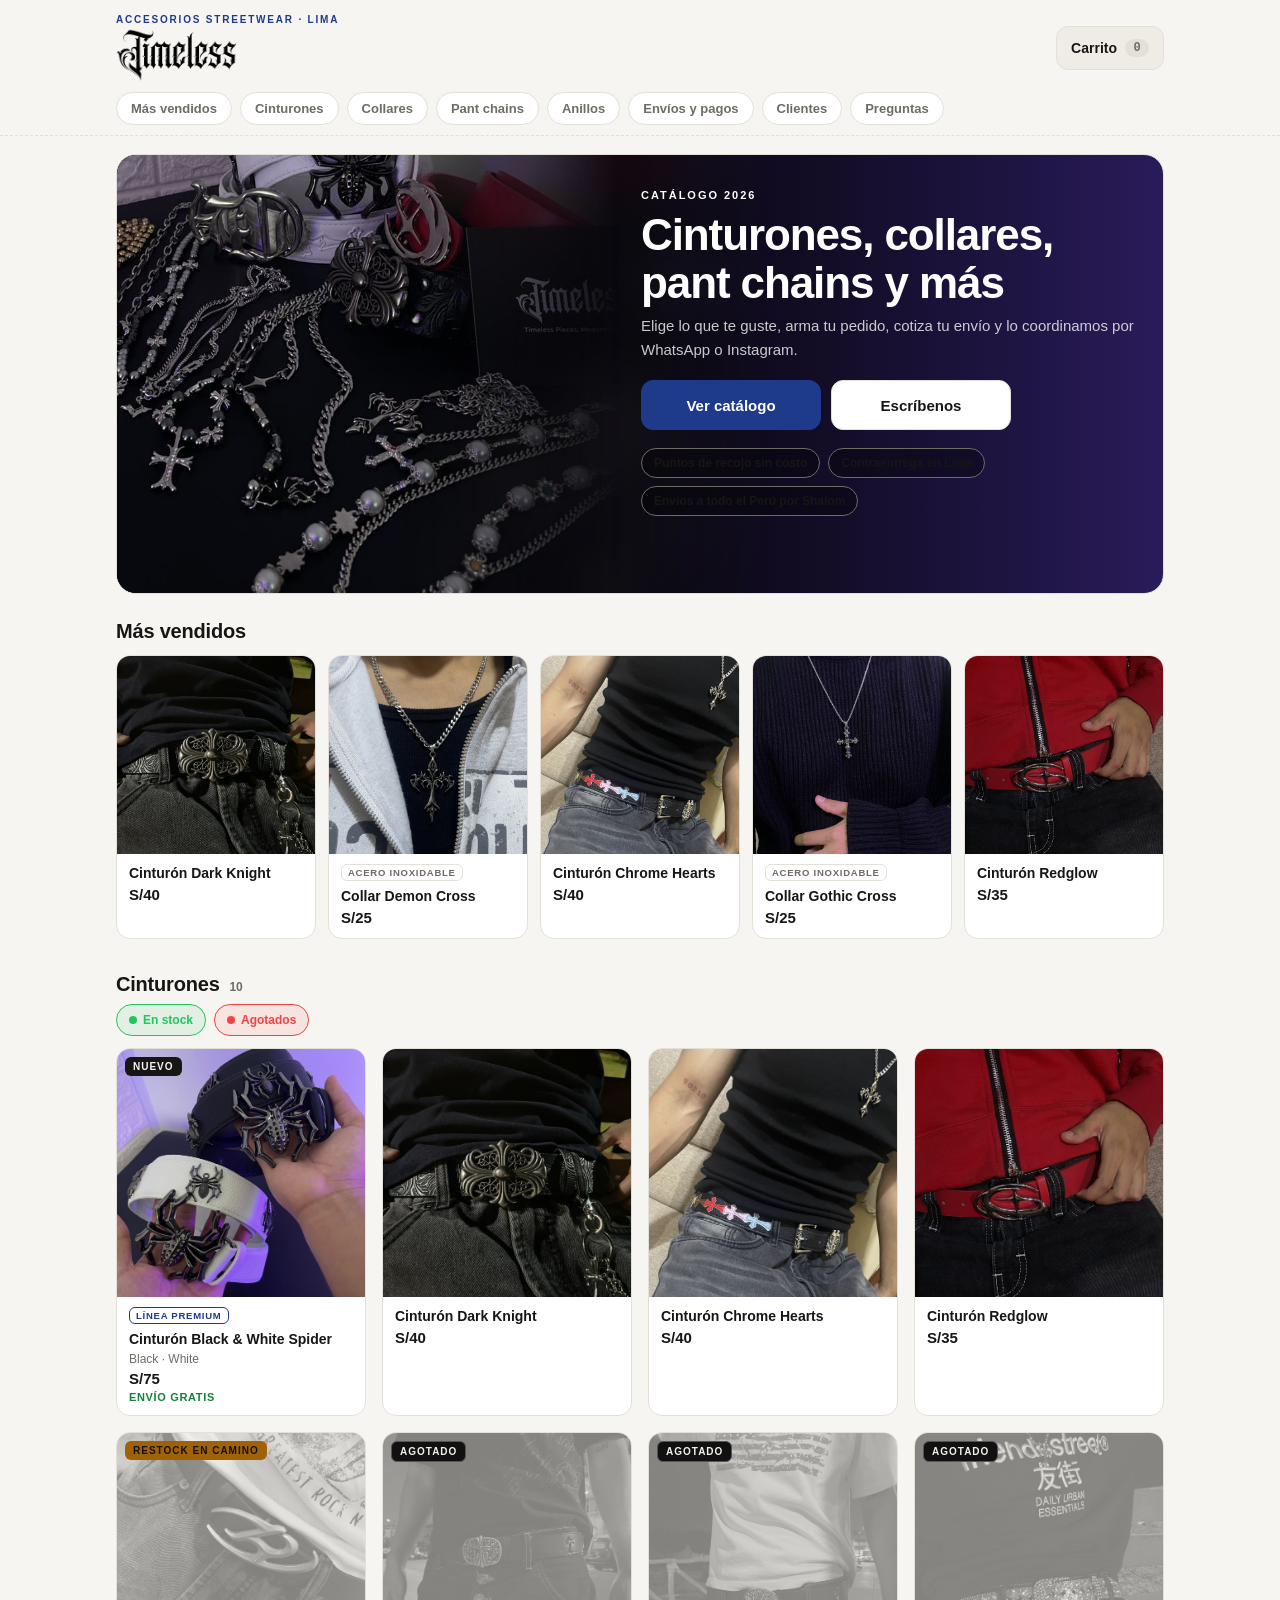
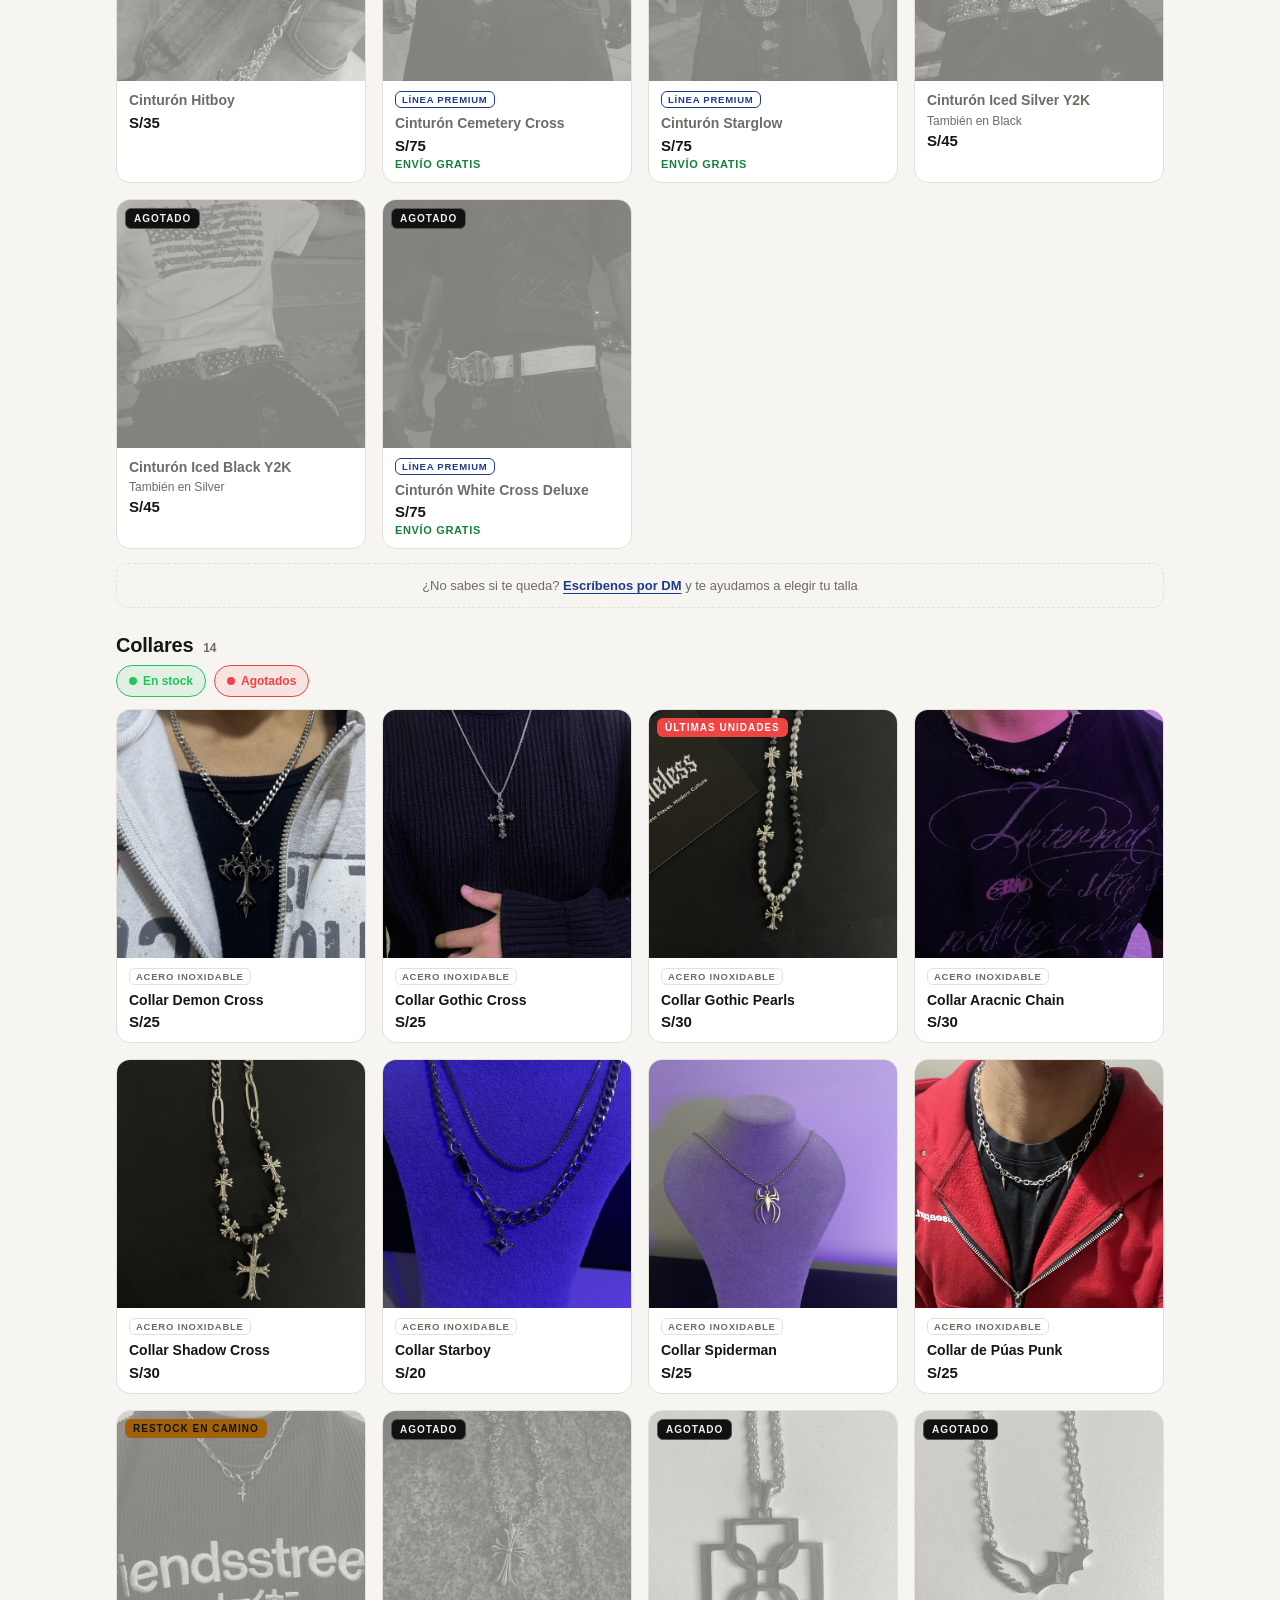
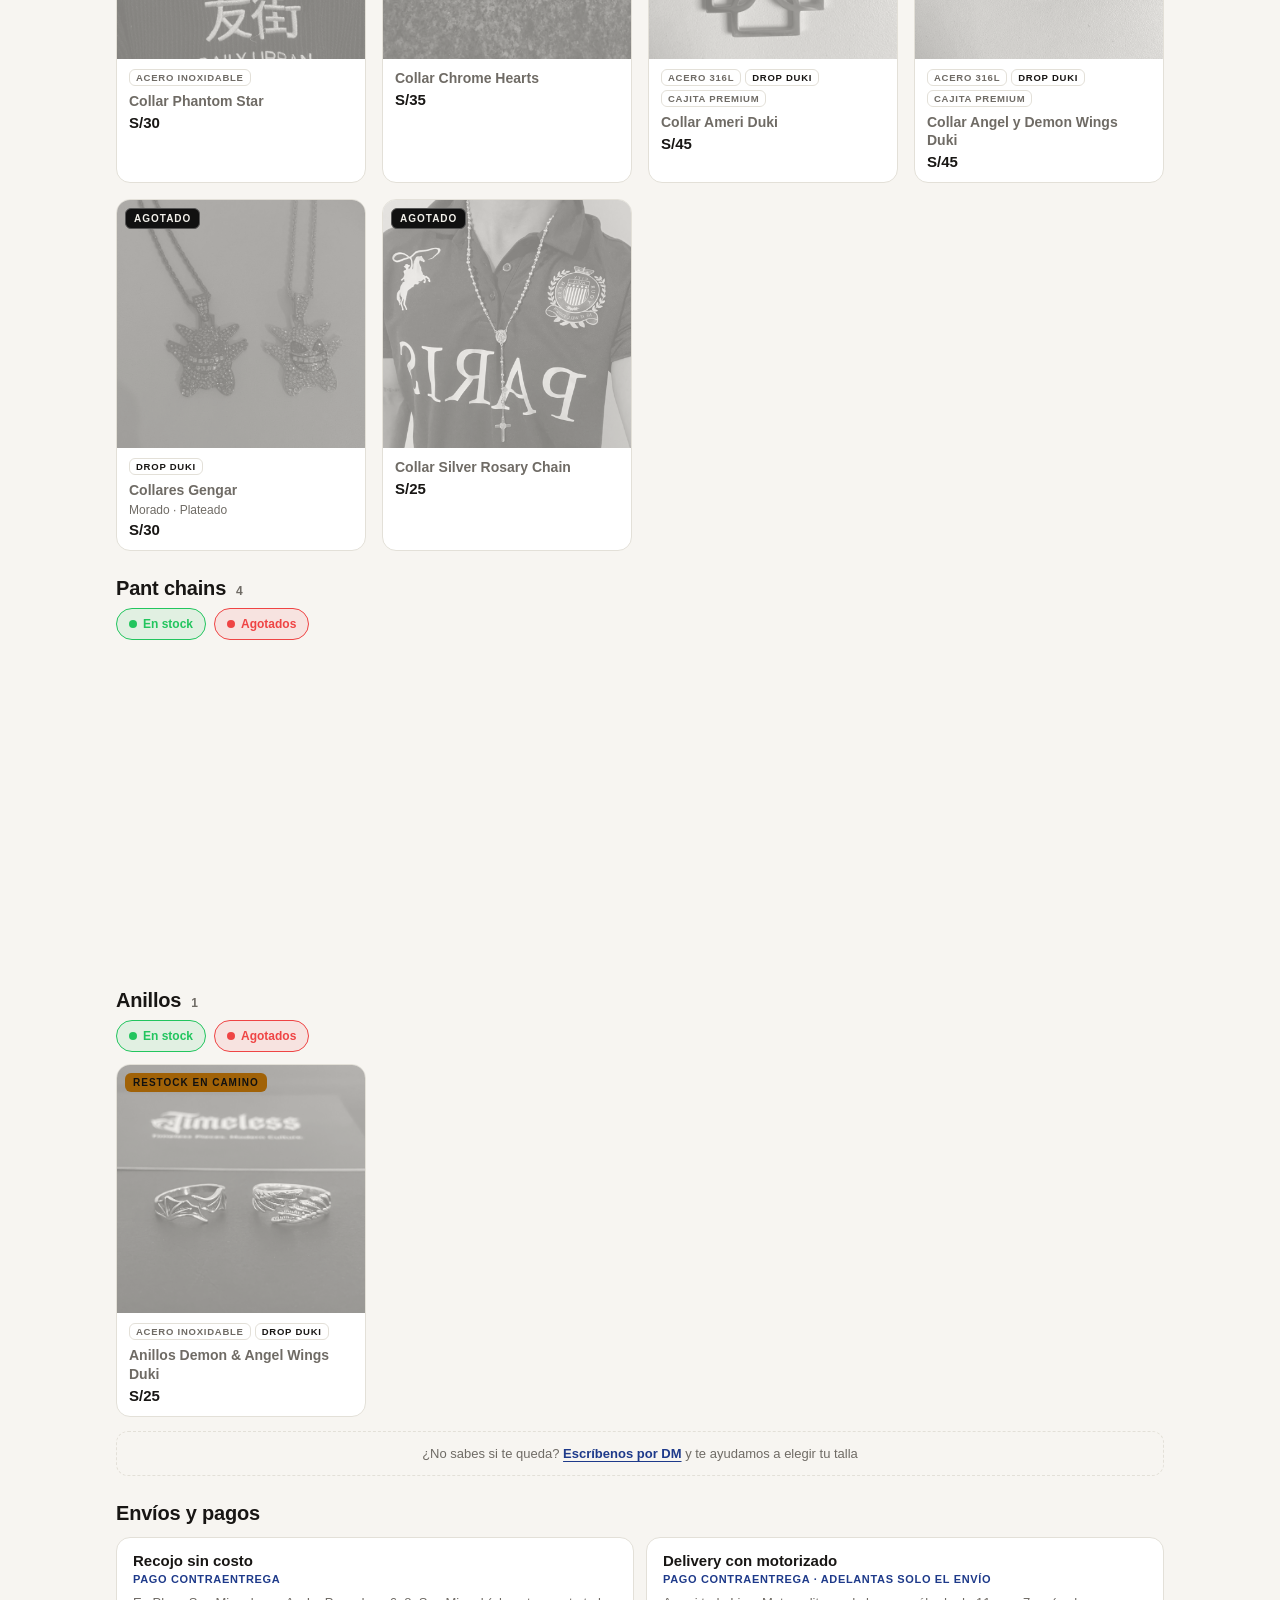
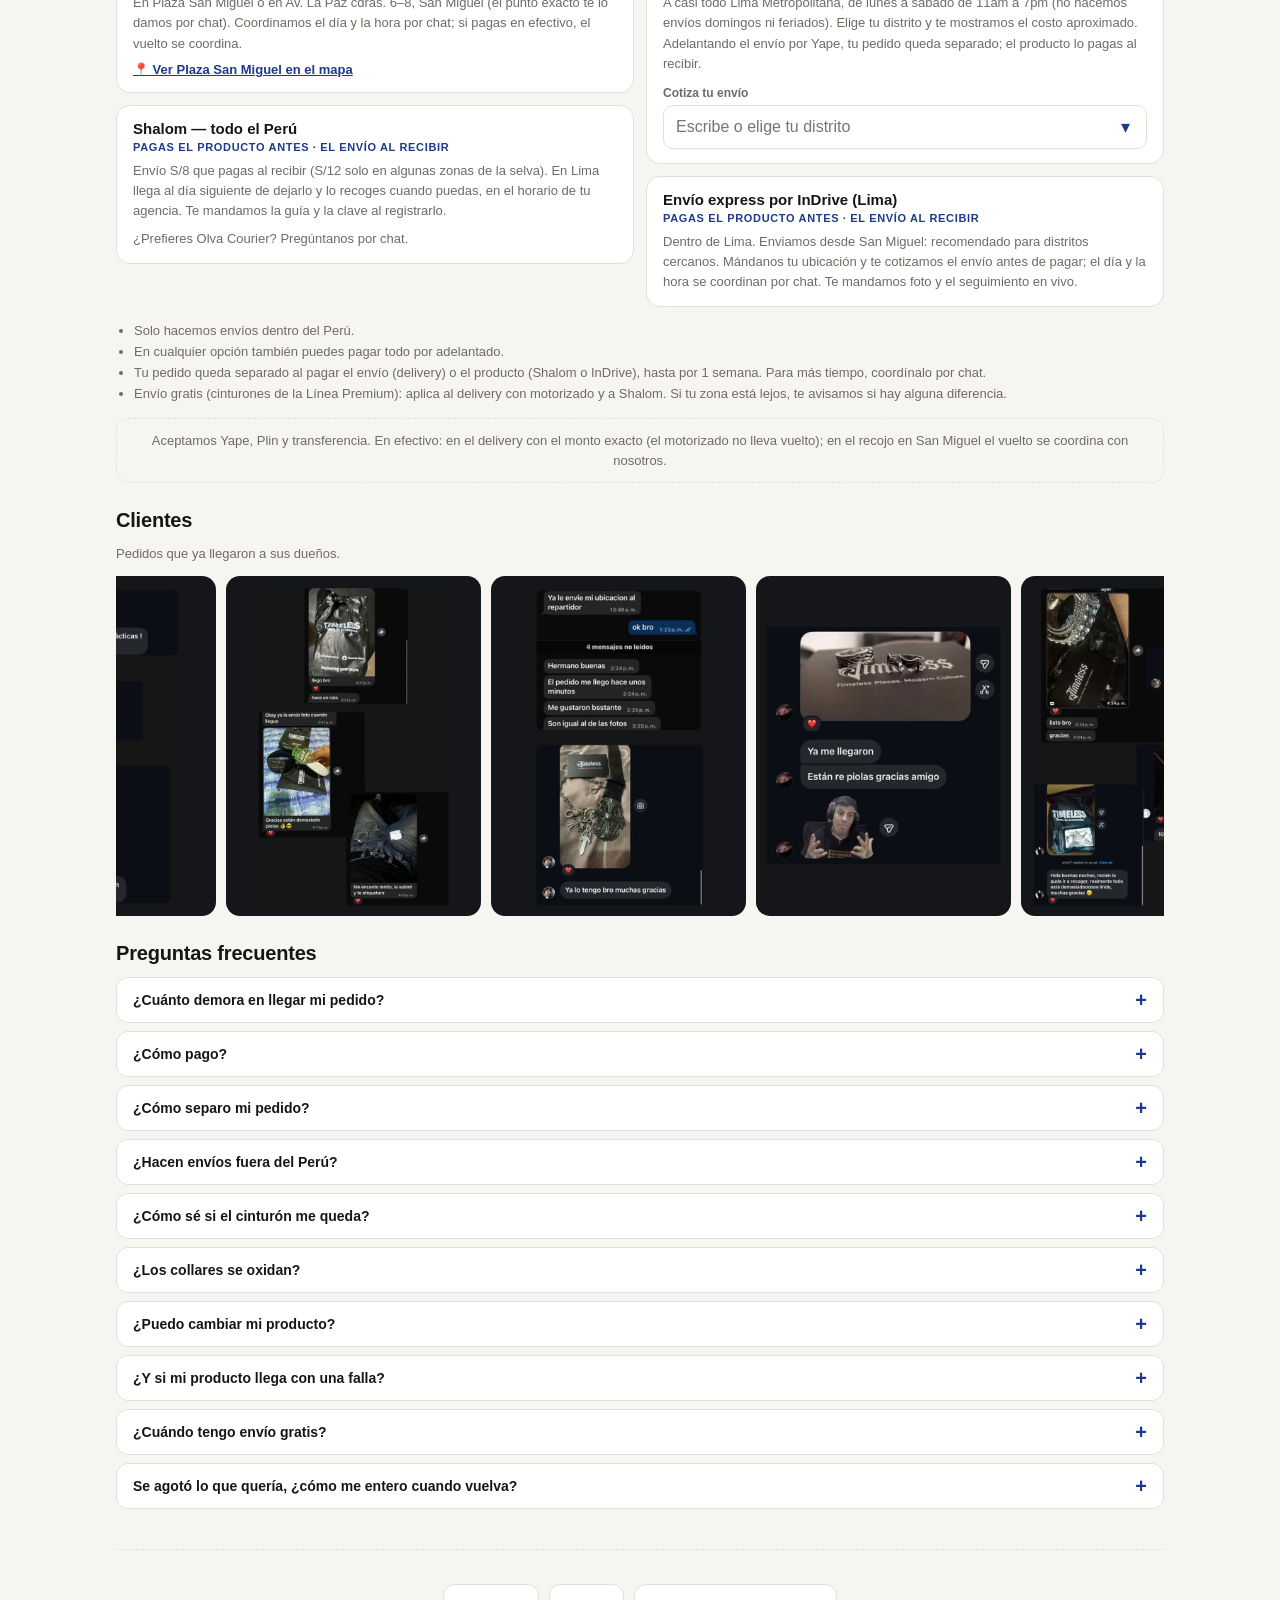
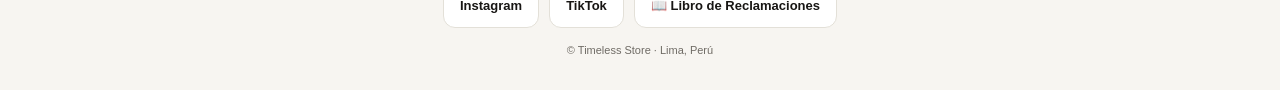
==== index.html @ e64f04e8 "Pulido final: zoom solo en fotos, videos automáticos con fondo borroso, fotos con aviso de carga, fi" ====
<!DOCTYPE html>
<html lang="es">
<head>
<meta charset="UTF-8">
<!-- Sin zoom de la página (ni doble toque ni pellizco): el zoom solo existe en las fotos de los productos (ver app.js). -->
<meta name="viewport" content="width=device-width, initial-scale=1.0, maximum-scale=1.0, user-scalable=no, viewport-fit=cover">
<title>Timeless Store — Catálogo</title>
<meta name="description" content="Accesorios de streetwear en Lima: cinturones, collares, pant chains y más. Arma tu pedido, cotiza tu envío y lo coordinamos por WhatsApp o Instagram.">
<link rel="canonical" href="https://timeless-store.github.io/timeless-catalogo/">
<meta name="robots" content="index, follow">
<script type="application/ld+json">
{"@context":"https://schema.org","@type":"Store","name":"Timeless Store","description":"Tienda de accesorios streetwear en Lima: cinturones, collares y pant chains.","url":"https://timeless-store.github.io/timeless-catalogo/","logo":"https://timeless-store.github.io/timeless-catalogo/icon-512.png","image":"https://timeless-store.github.io/timeless-catalogo/og-imagen.jpg","address":{"@type":"PostalAddress","addressLocality":"San Miguel","addressRegion":"Lima","addressCountry":"PE"},"areaServed":"PE","sameAs":["https://www.instagram.com/timeless.store._/","https://www.tiktok.com/@timeless.store._"]}
</script>

<!-- PWA -->
<link rel="manifest" href="manifest.json">
<meta name="theme-color" content="#141414" media="(prefers-color-scheme: dark)">
<meta name="theme-color" content="#f7f5f1" media="(prefers-color-scheme: light)">
<meta name="mobile-web-app-capable" content="yes">
<meta name="apple-mobile-web-app-capable" content="yes">
<meta name="apple-mobile-web-app-status-bar-style" content="black-translucent">
<meta name="apple-mobile-web-app-title" content="Timeless">
<link rel="apple-touch-icon" href="apple-touch-icon.png">
<link rel="icon" type="image/png" href="favicon.png">

<!-- Vista previa al compartir el link (WhatsApp, Instagram, Facebook). La imagen
     va con dirección completa porque esas apps no entienden direcciones cortas. -->
<meta property="og:type" content="website">
<meta property="og:site_name" content="Timeless Store">
<meta property="og:title" content="Timeless Store — Catálogo">
<meta property="og:description" content="Cinturones, collares, pant chains y más. Arma tu pedido, cotiza tu envío y lo coordinamos por WhatsApp o Instagram.">
<meta property="og:url" content="https://timeless-store.github.io/timeless-catalogo/">
<meta property="og:image" content="https://timeless-store.github.io/timeless-catalogo/og-imagen.jpg">
<meta property="og:image:width" content="1200">
<meta property="og:image:height" content="630">
<meta name="twitter:card" content="summary_large_image">

<link rel="stylesheet" href="style.css">
</head>
<body>

<!-- Pantalla de carga: negro puro con el logo hasta que el catálogo esté listo.
     Los estilos van aquí mismo para que se vea negra desde el primer instante. -->
<div class="carga" id="carga" style="position:fixed;inset:0;z-index:100;background:#000;display:flex;align-items:center;justify-content:center">
  <img src="img/logo-carga.png" alt="Timeless" style="width:min(62vw,340px);height:auto">
</div>

<header class="top">
  <!-- Franja de campañas (Cyber Wow, Black Friday…): se prende en config.js -->
  <div class="franja" id="franja" role="marquee" hidden></div>
  <div class="top-in">
    <a class="marca" href="#" id="marcaLink">
      <div class="eyebrow">Accesorios streetwear · Lima</div>
      <img class="marca-logo" src="img/logo-cabecera.png" alt="Timeless Store" width="268" height="120">
    </a>
    <a class="carrito-btn" href="#/carrito" aria-label="Ver carrito">
      Carrito <span class="carrito-num mono" id="carritoNum">0</span>
    </a>
  </div>
  <!-- Atajos a cada categoría (se llenan solos según lo que haya en la hoja) -->
  <nav class="cats" id="catsNav" aria-label="Categorías"></nav>
</header>

<div class="wrap">

  <!-- Aviso de modo prueba (solo aparece mientras falte configurar algo en config.js) -->
  <div class="setup-card" id="setupCard" hidden>
    <div class="setup-title">⚠️ Página en modo prueba</div>
    <div class="setup-body" id="setupBody"></div>
  </div>

  <!-- Inicio: lo primero que ve el cliente. -->
  <section class="hero">
    <!-- Foto del inicio (img/inicio.jpg, foto general de varios productos): a la izquierda en PC y arriba en celular, con degradado morado-negro -->
    <img class="hero-foto-fondo" src="img/inicio.jpg" alt="" aria-hidden="true">
    <img class="hero-foto" src="img/inicio.jpg" alt="" aria-hidden="true">
    <div class="hero-eyebrow">Catálogo 2026</div>
    <!-- Cuando haya anillos disponibles: "Cinturones, collares, pant chains, anillos y más" -->
    <h1>Cinturones, collares, pant chains y más</h1>
    <p>Elige lo que te guste, arma tu pedido, cotiza tu envío y lo coordinamos por WhatsApp o Instagram.</p>
    <!-- Aparece solo cuando hay promos activas (promos.csv) -->
    <div id="heroPromo"></div>
    <div class="hero-cta">
      <a class="btn btn-primario" href="#catalogo" data-scroll="cat-mas-vendidos">Ver catálogo</a>
      <!-- Escríbenos: se elige WhatsApp o Instagram (Instagram abre directo el chat) -->
      <div class="escribenos">
        <button type="button" class="btn" id="escribenosBtn" aria-expanded="false" aria-controls="escribenosMenu">Escríbenos</button>
        <div class="escribenos-menu" id="escribenosMenu" hidden>
          <a class="btn btn-wa" id="heroWa" href="#" target="_blank" rel="noopener">WhatsApp</a>
          <a class="btn btn-ig" id="heroIg" href="#" target="_blank" rel="noopener">Instagram</a>
        </div>
      </div>
    </div>
    <!-- Los tres primeros bajan a "Envíos y pagos". -->
    <ul class="hero-chips">
      <li><a href="#envios" data-scroll="envios">Puntos de recojo sin costo</a></li>
      <li><a href="#envios" data-scroll="envios">Contraentrega en Lima</a></li>
      <li><a href="#envios" data-scroll="envios">Envíos a todo el Perú por Shalom</a></li>
    </ul>
  </section>

  <main id="catalogo">
    <div class="estado" id="estado">Cargando catálogo…</div>
  </main>

  <!-- Envíos y pagos: las tarjetas salen de ENVIOS en config.js (lo mismo que el carrito).
       El Yape se muestra recién en el carrito, al elegir cómo recibir el pedido. -->
  <section class="cat" id="envios">
    <h2 class="cat-titulo">Envíos y pagos</h2>
    <div class="envios" id="enviosCards"></div>
    <ul class="envios-notas">
      <li>Solo hacemos envíos dentro del Perú.</li>
      <li>En cualquier opción también puedes pagar todo por adelantado.</li>
      <li>Tu pedido queda separado al pagar el envío (delivery) o el producto (Shalom o InDrive), hasta por 1 semana. Para más tiempo, coordínalo por chat.</li>
      <li>Envío gratis (cinturones de la Línea Premium<span class="solo-promos"> y promos</span>): aplica al delivery con motorizado y a Shalom. Si tu zona está lejos, te avisamos si hay alguna diferencia.</li>
    </ul>
    <p class="frase-talla">Aceptamos Yape, Plin y transferencia. En efectivo: en el delivery con el monto exacto (el motorizado no lleva vuelto); en el recojo en San Miguel el vuelto se coordina con nosotros.</p>
  </section>

  <!-- Clientes: fotos de pedidos entregados (CLIENTES_FOTOS en config.js), en un carrusel que gira solo. -->
  <section class="cat" id="clientes">
    <h2 class="cat-titulo">Clientes</h2>
    <p class="sub-desc">Pedidos que ya llegaron a sus dueños.</p>
    <div class="clientes" id="clientesCarrusel"></div>
  </section>

  <!-- Preguntas frecuentes. Se abren tocando la pregunta. -->
  <section class="cat faq" id="faq">
    <h2 class="cat-titulo">Preguntas frecuentes</h2>
    <details>
      <summary>¿Cuánto demora en llegar mi pedido?</summary>
      <div class="faq-resp">
        <p><b>En Lima:</b> el recojo en San Miguel se coordina por chat, y a veces puede ser el mismo día. El envío express por InDrive llega el mismo día o en menos de 24 horas, según disponibilidad. El delivery con motorizado llega al día siguiente de dejarlo, de lunes a sábado de 11am a 7pm; a Ventanilla, Lurín, Lurigancho (Chosica), Ancón y Cieneguilla, en 48 horas.</p>
        <p><b>En provincias:</b> por Shalom, de 1 a 3 días según la ciudad, contados desde que dejamos tu pedido en la agencia (ese día lo coordinamos por chat). Te mandamos el código de seguimiento.</p>
      </div>
    </details>
    <details>
      <summary>¿Cómo pago?</summary>
      <div class="faq-resp">
        <p>Con Yape, Plin o transferencia. En efectivo: en el delivery con el monto exacto (el motorizado no lleva vuelto); en el recojo en San Miguel el vuelto se coordina con nosotros por chat.</p>
        <p>En el recojo y en el delivery de Lima pagas el producto al recibir. Por Shalom e InDrive pagas el producto antes de enviar. En cualquier opción también puedes pagar todo por adelantado.</p>
      </div>
    </details>
    <details>
      <summary>¿Cómo separo mi pedido?</summary>
      <div class="faq-resp">
        <p>En delivery, adelantando el envío. Por Shalom o InDrive, pagando el producto. Lo separamos hasta por 1 semana; si lo necesitas para más adelante, coordínalo por chat.</p>
      </div>
    </details>
    <details>
      <summary>¿Hacen envíos fuera del Perú?</summary>
      <div class="faq-resp"><p>Por ahora solo enviamos dentro del Perú.</p></div>
    </details>
    <details>
      <summary>¿Cómo sé si el cinturón me queda?</summary>
      <div class="faq-resp">
        <p>Mide tu cintura en cm (con una cinta, o usa el número de tu pantalón favorito) y compara con el rango en cm de cada cinto. La talla de pantalón es solo referencial.</p>
        <p>A los cintos se les pueden hacer huecos extra para cinturas más pequeñas o más grandes, pero depende de cada cinturón: algunos aceptan solo uno y otros varios. Escríbenos y te ayudamos.</p>
      </div>
    </details>
    <details>
      <summary>¿Los collares se oxidan?</summary>
      <div class="faq-resp">
        <p>Cada producto dice su material. Los de acero inoxidable no se oxidan: aguantan el agua y el uso diario. Los de aleación duran más si evitas mojarlos y el contacto con perfume o químicos, y los guardas secos.</p>
      </div>
    </details>
    <details>
      <summary>¿Puedo cambiar mi producto?</summary>
      <div class="faq-resp">
        <p>Sí, dentro de las 48 horas de recibido, sin uso y en su empaque. Los envíos del cambio los cubres tú, y si el nuevo producto cuesta más, pagas la diferencia.</p>
        <p><b>En Lima:</b> el motorizado te lleva el nuevo y recoge el anterior en la misma visita. <b>En provincias:</b> nos lo envías por Shalom u Olva, lo revisamos y te mandamos el nuevo. Todo se coordina por chat.</p>
      </div>
    </details>
    <details>
      <summary>¿Y si mi producto llega con una falla?</summary>
      <div class="faq-resp">
        <p>Escríbenos <b>dentro de las 48 horas de recibido</b>, con fotos o un video de la falla. Pasado ese plazo ya no podemos atenderlo como falla. Lo revisamos y te damos una solución según el caso: cambio, otro producto o la devolución de tu dinero.</p>
        <p>Revisamos cada caso: si el daño es por mal uso, golpes, caídas o roturas, no aplica cambio ni devolución. Tampoco hacemos devoluciones por cambio de opinión.</p>
      </div>
    </details>
    <details>
      <summary>¿Cuándo tengo envío gratis?</summary>
      <div class="faq-resp">
        <p>Solo si en el producto o en tu carrito dice <b>"Envío gratis"</b>.<span class="solo-promos"> Si una promo trae envío gratis, aplica solo a ese combo, no a sus productos por separado.</span></p>
        <p>Aplica al delivery con motorizado y a Shalom. Si tu zona está lejos, te avisamos si hay alguna diferencia. Por InDrive también puede salir con envío gratis, pero se cotiza por chat, porque el costo varía según tu ubicación.</p>
      </div>
    </details>
    <details>
      <summary>Se agotó lo que quería, ¿cómo me entero cuando vuelva?</summary>
      <div class="faq-resp">
        <p>Entra al producto y toca "Avísame por WhatsApp" o "Avísame por Instagram". Te escribimos apenas llegue.</p>
        <p>No todos los productos vuelven al mismo tiempo: algunos tardan más que otros. Si quieres saber el tiempo estimado, pregúntanos por chat.</p>
      </div>
    </details>
  </section>

  <footer class="pie">
    <div class="pie-links">
      <a id="pieInstagram" href="#" target="_blank" rel="noopener">Instagram</a>
      <a id="pieTikTok" href="#" target="_blank" rel="noopener" hidden>TikTok</a>
      <!-- Ley 32495: el Libro de Reclamaciones tiene que estar a menos de 2 clics del inicio. Aquí está a 1. -->
      <a class="libro-link" href="reclamaciones.html">📖 Libro de Reclamaciones</a>
    </div>
    <div class="pie-copy">© Timeless Store · Lima, Perú</div>
  </footer>

</div>

<!-- Ficha de producto -->
<div class="overlay" id="fichaOverlay" hidden>
  <div class="sheet" role="dialog" aria-modal="true" aria-label="Ficha de producto">
    <button type="button" class="sheet-close" data-cerrar aria-label="Cerrar">✕</button>
    <div id="fichaBody"></div>
  </div>
</div>

<!-- Arma tu combo (promociones) -->
<div class="overlay" id="comboOverlay" hidden>
  <div class="sheet" role="dialog" aria-modal="true" aria-label="Arma tu combo">
    <button type="button" class="sheet-close" data-cerrar aria-label="Cerrar">✕</button>
    <div id="comboBody"></div>
  </div>
</div>

<!-- Carrito y cierre del pedido -->
<div class="overlay" id="carritoOverlay" hidden>
  <div class="sheet" role="dialog" aria-modal="true" aria-label="Tu pedido">
    <button type="button" class="sheet-close" data-cerrar aria-label="Cerrar">✕</button>
    <div id="carritoBody"></div>
  </div>
</div>

<div class="toast" id="toast" role="status" aria-live="polite"></div>

<!-- Estadísticas sin cookies (GoatCounter): https://timeless.goatcounter.com -->
<script data-goatcounter="https://timeless.goatcounter.com/count" async src="https://gc.zgo.at/count.js"></script>
<script src="config.js"></script>
<script src="app.js"></script>
<script>
  // El service worker solo existe en http/https (abriendo el archivo con doble clic no hay).
  if ('serviceWorker' in navigator && location.protocol.indexOf('http') === 0) {
    var swRefreshing = false;
    var hadController = !!navigator.serviceWorker.controller;
    navigator.serviceWorker.addEventListener('controllerchange', function () {
      if (swRefreshing || !hadController) return;
      swRefreshing = true;
      window.location.reload();
    });
    window.addEventListener('load', function () {
      navigator.serviceWorker.register('service-worker.js').then(function (reg) {
        reg.update();
        reg.addEventListener('updatefound', function () {
          var nw = reg.installing;
          if (!nw) return;
          nw.addEventListener('statechange', function () {
            if (nw.state === 'installed' && navigator.serviceWorker.controller) {
              nw.postMessage && nw.postMessage('skipWaiting');
            }
          });
        });
      }).catch(function (err) {
        console.log('SW no registrado:', err);
      });
    });
  }
</script>
</body>
</html>
---- style.css ----
/* Paleta: negro de la marca con acento azul marino (pedido de Alberto, 18-oct-2026); --accent es para fondos y bordes, --accent-txt para letras (más claro en tema oscuro, para que se lea). */
:root{
  --bg:#141414;
  --card:#1c1c1c;
  --line:#2c2c2c;
  --bone:#f2f0ea;
  --muted:#8a8680;
  --accent:#1f3f99;
  --accent-txt:#8fa9ff;
  --accent-dim:#0c1838;
  --chip:#111111;
  --ok:#4ade80;
  --bad:#fb7185;
  --warn:#facc15;
  --sombra:rgba(0,0,0,.6);
  color-scheme:dark;
}
/* Tema claro: el "Blanco" del dashboard. Aquí no hay selector de color porque
   la página es para clientes: sigue lo que tenga puesto su celular. */
@media (prefers-color-scheme: light){
  :root{
    --bg:#f7f5f1;
    --card:#ffffff;
    --line:#e3e0d8;
    --bone:#181614;
    --muted:#6f6b65;
    --accent:#1e3a8a;
    --accent-txt:#1e3a8a;
    --accent-dim:#dbe3f7;
    --chip:#efece6;
    --ok:#15803d;
    --bad:#be123c;
    --warn:#a16207;
    --sombra:rgba(0,0,0,.35);
    color-scheme:light;
  }
}
*{box-sizing:border-box;}
/* "hidden" siempre oculta, aunque la clase diga otra cosa (ej. un .btn). */
[hidden]{display:none !important;}
html{
  /* Evita que Safari/iOS agrande el texto por su cuenta. */
  -webkit-text-size-adjust:100%;
  text-size-adjust:100%;
  scroll-behavior:smooth;
}
body{
  margin:0;
  background:var(--bg);
  color:var(--bone);
  font-family:-apple-system,BlinkMacSystemFont,"Segoe UI",Roboto,sans-serif;
  min-height:100vh;
}
/* Con una ficha o el carrito abiertos, el fondo no debe moverse al deslizar. */
body.sin-scroll{overflow:hidden;}
a{color:inherit;}
button{font-family:inherit;}
.mono{font-family:"SFMono-Regular",Consolas,"Liberation Mono",Menlo,monospace;}
.wrap{
  max-width:1080px;
  margin:0 auto;
  padding:0 16px calc(env(safe-area-inset-bottom, 0px) + 30px);
}

/* ---------- Cabecera fija: marca, carrito y atajos de categoría ---------- */
.top{
  position:sticky;
  top:0;
  z-index:20;
  background:var(--bg);
  border-bottom:1px dashed var(--line);
  padding-top:env(safe-area-inset-top, 0px);
}
.top-in{
  max-width:1080px;
  margin:0 auto;
  padding:14px 16px 10px;
  display:flex;
  justify-content:space-between;
  align-items:center;
  gap:12px;
}
.marca{text-decoration:none;min-width:0;}
.eyebrow{
  font-size:10px;
  letter-spacing:.18em;
  text-transform:uppercase;
  color:var(--accent-txt);
  font-weight:700;
  margin-bottom:3px;
}
.marca-nombre{
  font-size:22px;
  font-weight:800;
  letter-spacing:-0.02em;
}
.carrito-btn{
  flex-shrink:0;
  display:flex;
  align-items:center;
  gap:8px;
  /* 44px: tamaño mínimo cómodo para tocar con el dedo. */
  min-height:44px;
  padding:0 14px;
  background:var(--chip);
  border:1px solid var(--line);
  border-radius:12px;
  font-size:14px;
  font-weight:700;
  text-decoration:none;
}
.carrito-num{
  min-width:24px;
  padding:2px 6px;
  border-radius:999px;
  background:var(--line);
  color:var(--muted);
  font-size:12px;
  text-align:center;
}
.carrito-num.con{background:var(--accent);color:#fff;}
.cats{
  max-width:1080px;
  margin:0 auto;
  padding:0 16px 10px;
  display:flex;
  gap:8px;
  overflow-x:auto;
  scrollbar-width:none;
}
.cats::-webkit-scrollbar{display:none;}
.cats:empty{display:none;}
.cats a{
  flex-shrink:0;
  padding:8px 14px;
  border:1px solid var(--line);
  border-radius:999px;
  background:var(--card);
  font-size:13px;
  font-weight:600;
  text-decoration:none;
  color:var(--muted);
}
.cats a:hover,.cats a:active{color:var(--bone);border-color:var(--muted);}

/* ---------- Aviso de modo prueba ---------- */
.setup-card{
  margin-top:16px;
  background:var(--card);
  border:1px dashed var(--accent);
  border-radius:14px;
  padding:14px 16px;
}
.setup-title{font-weight:800;margin-bottom:6px;}
.setup-body{font-size:13px;color:var(--muted);line-height:1.6;}
.setup-body ul{margin:0;padding-left:18px;}

.estado{
  padding:60px 0;
  text-align:center;
  color:var(--muted);
  font-size:14px;
  line-height:1.6;
}

/* ---------- Grilla por categoría ---------- */
.cat{
  padding-top:26px;
  /* Para que al saltar a una categoría el título no quede tapado por la cabecera fija. */
  scroll-margin-top:118px;
}
.cat-titulo{
  display:flex;
  align-items:baseline;
  gap:10px;
  margin:0 0 12px;
  font-size:20px;
  font-weight:800;
  letter-spacing:-0.01em;
}
.cat-cuenta{font-size:12px;color:var(--muted);font-weight:600;}
.grilla{
  display:grid;
  /* Celular primero: 2 columnas. Se abre a 3 y 4 en pantallas más anchas. */
  grid-template-columns:repeat(2, minmax(0, 1fr));
  gap:12px;
}
@media (min-width:640px){ .grilla{grid-template-columns:repeat(3, minmax(0, 1fr));gap:16px;} }
@media (min-width:920px){ .grilla{grid-template-columns:repeat(4, minmax(0, 1fr));} }

.prod{
  display:flex;
  flex-direction:column;
  background:var(--card);
  border:1px solid var(--line);
  border-radius:14px;
  overflow:hidden;
  text-decoration:none;
}
.prod:hover{border-color:var(--muted);}
.prod:focus-visible,.cats a:focus-visible,.carrito-btn:focus-visible,.btn:focus-visible,.sheet-close:focus-visible{
  outline:2px solid var(--accent);
  outline-offset:2px;
}
.prod-foto{
  position:relative;
  aspect-ratio:1/1;
  overflow:hidden;
  flex-shrink:0;
  background:var(--chip);
}
.prod-foto img{
  width:100%;
  height:100%;
  object-fit:cover;
  display:block;
  position:absolute;
  inset:0;
}
.prod.agotado .prod-foto img{opacity:.45;filter:grayscale(1);}
.tags{
  position:absolute;
  top:8px;
  left:8px;
  right:8px;
  display:flex;
  flex-wrap:wrap;
  gap:4px;
}
.tag-nuevo{background:var(--bone);color:var(--bg);}
.envio-gratis{
  font-size:11px;
  font-weight:800;
  letter-spacing:.06em;
  text-transform:uppercase;
  color:var(--ok);
}
.envio-gratis-caja{
  margin-top:8px;
  padding:10px 12px;
  border:1px solid var(--ok);
  border-radius:10px;
  font-size:12px;
}
.tag{
  padding:4px 8px;
  border-radius:6px;
  font-size:10px;
  font-weight:800;
  letter-spacing:.1em;
  text-transform:uppercase;
}
.tag-oferta{background:var(--accent);color:#fff;}
.tag-agotado{background:#111;color:#f2f0ea;border:1px solid #555;}
.tag-restock{background:var(--warn);color:#111;}
.tag-pocos{background:#111;color:var(--warn);border:1px solid var(--warn);}
.pocos{margin-top:6px;font-size:12px;font-weight:800;letter-spacing:.06em;text-transform:uppercase;color:var(--warn);}
.prod-info{padding:10px 12px 12px;display:flex;flex-direction:column;gap:4px;flex:1;}
.prod-nombre{font-size:14px;font-weight:700;line-height:1.3;}
.prod.agotado .prod-nombre{color:var(--muted);}
.precios{display:flex;align-items:baseline;gap:8px;flex-wrap:wrap;}
.precio{font-size:15px;font-weight:800;}
.precio-antes{font-size:13px;color:var(--muted);text-decoration:line-through;}
.precio-oferta{font-size:15px;font-weight:800;color:var(--accent-txt);}
.cuenta{font-size:11px;color:var(--muted);}
.cuenta b{color:var(--bone);font-weight:700;}
.agotado-txt{font-size:12px;color:var(--muted);font-weight:700;text-transform:uppercase;letter-spacing:.08em;}

.frase-talla{
  margin:14px 0 0;
  padding:12px 14px;
  border:1px dashed var(--line);
  border-radius:12px;
  font-size:13px;
  color:var(--muted);
  line-height:1.5;
  text-align:center;
}

/* ---------- Inicio (hero) ---------- */
.hero{
  margin-top:18px;
  padding:26px 20px 22px;
  border:1px solid var(--line);
  border-radius:20px;
  /* Un resplandor del color de acento sobre el fondo, sin imágenes pesadas. */
  background:
    radial-gradient(120% 140% at 0% 0%, var(--accent-dim) 0%, transparent 55%),
    var(--card);
}
.hero-eyebrow{
  font-size:11px;
  letter-spacing:.18em;
  text-transform:uppercase;
  color:var(--accent-txt);
  font-weight:800;
}
.hero h1{
  margin:10px 0 8px;
  font-size:clamp(28px, 7vw, 44px);
  line-height:1.08;
  font-weight:800;
  letter-spacing:-0.025em;
  max-width:16em;
}
.hero p{margin:0;font-size:15px;line-height:1.6;color:var(--muted);max-width:34em;}
.hero-cta{display:flex;flex-wrap:wrap;gap:10px;margin-top:18px;}
.hero-cta .btn{width:auto;flex:1 1 150px;margin-top:0;}
@media (min-width:640px){ .hero-cta .btn{flex:0 0 auto;min-width:180px;} }
.hero-chips{
  list-style:none;
  margin:18px 0 0;
  padding:0;
  display:flex;
  flex-wrap:wrap;
  gap:8px;
}
.hero-chips li{
  padding:7px 12px;
  border:1px solid var(--line);
  border-radius:999px;
  background:var(--bg);
  font-size:12px;
  font-weight:600;
  color:var(--muted);
}

/* ---------- Más vendidos, líneas y variantes ---------- */
.fila{
  display:flex;
  gap:12px;
  overflow-x:auto;
  scroll-snap-type:x proximity;
  padding-bottom:8px;
  scrollbar-width:thin;
}
.fila .prod{flex:0 0 160px;scroll-snap-align:start;}
@media (min-width:640px){ .fila .prod{flex-basis:200px;} }
.sub-titulo{
  margin:20px 0 4px;
  font-size:12px;
  letter-spacing:.14em;
  text-transform:uppercase;
  color:var(--accent-txt);
  font-weight:800;
}
.sub-desc{margin:0 0 12px;font-size:13px;line-height:1.5;color:var(--muted);}
.variantes-txt{font-size:12px;color:var(--muted);}
.variantes{margin-top:12px;}
.variantes-titulo{
  font-size:10px;
  text-transform:uppercase;
  letter-spacing:.12em;
  color:var(--muted);
  font-weight:700;
  margin-bottom:8px;
}
.chips{display:flex;flex-wrap:wrap;gap:8px;}
.chip{
  min-height:44px;
  padding:0 16px;
  border-radius:999px;
  border:1px solid var(--line);
  background:var(--card);
  color:var(--bone);
  font-size:14px;
  font-weight:700;
  cursor:pointer;
}
.chip.activo{border-color:var(--accent);box-shadow:0 0 0 1px var(--accent);}
.chip.agotado{color:var(--muted);}
.chip:focus-visible,.opcion:focus-within{outline:2px solid var(--accent);outline-offset:2px;}
.promo-caja{
  margin-top:12px;
  padding:10px 12px;
  border:1px dashed var(--accent);
  border-radius:10px;
  font-size:13px;
  line-height:1.6;
}
.galeria-pista video{
  flex:0 0 100%;
  width:100%;
  aspect-ratio:1/1;
  object-fit:contain;
  background:#000;
  scroll-snap-align:center;
  display:block;
}

/* ---------- Carrito: promos y envío ---------- */
.fila-total{display:flex;justify-content:space-between;padding-top:8px;font-size:14px;}
.promo-linea{
  display:flex;
  justify-content:space-between;
  gap:12px;
  padding-top:6px;
  font-size:13px;
  font-weight:700;
  color:var(--ok);
}
.envio-bloque{margin-top:18px;}
.opcion{
  display:flex;
  gap:12px;
  align-items:flex-start;
  margin-top:8px;
  padding:12px;
  border:1px solid var(--line);
  border-radius:12px;
  background:var(--card);
  cursor:pointer;
}
.opcion.sel{border-color:var(--accent);}
.opcion input{margin:3px 0 0;accent-color:var(--accent);width:18px;height:18px;flex-shrink:0;}
.opcion-cuerpo{display:flex;flex-direction:column;gap:4px;flex:1;min-width:0;}
.opcion-fila{display:flex;justify-content:space-between;gap:12px;}
.opcion-nombre{font-size:14px;font-weight:700;}
.opcion-precio{font-size:13px;font-weight:800;text-align:right;max-width:55%;}
.opcion-nota{font-size:12px;line-height:1.5;color:var(--muted);}
.resumen-total{margin-top:6px;border-top:1px dashed var(--line);}

/* ---------- Envíos y pagos ---------- */
.envios{display:grid;grid-template-columns:1fr;gap:12px;align-items:start;}
.envios-col{display:flex;flex-direction:column;gap:12px;}
@media (min-width:760px){ .envios{grid-template-columns:repeat(2, minmax(0, 1fr));} }
.envio-card{
  background:var(--card);
  border:1px solid var(--line);
  border-radius:14px;
  padding:14px 16px;
}
.envio-titulo{font-size:15px;font-weight:800;}
.envio-pago{
  margin-top:4px;
  font-size:11px;
  font-weight:800;
  letter-spacing:.06em;
  text-transform:uppercase;
  color:var(--accent-txt);
}
.envio-card p{margin:8px 0 0;font-size:13px;line-height:1.55;color:var(--muted);}
.aviso-titulo{margin:16px 0 -4px;font-size:14px;font-weight:700;text-align:center;}
.envio-card .campo{margin-top:12px;}
.envios-notas{margin:14px 0 0;padding-left:18px;font-size:13px;line-height:1.6;color:var(--muted);}
.hero-chips a{color:inherit;text-decoration:none;}
.hero-chips li:has(a){border-color:var(--muted);color:var(--bone);}
.hero-chips li:has(a):hover{border-color:var(--accent);}

/* ---------- Etiquetas: Línea Premium, acero, colección ---------- */
.etqs{position:relative;display:flex;flex-wrap:wrap;gap:4px;margin-bottom:2px;}
.sheet .etqs{margin:-4px 0 10px;}
.etq{
  font-size:9.5px;
  font-weight:800;
  letter-spacing:.08em;
  text-transform:uppercase;
  color:var(--muted);
  border:1px solid var(--line);
  border-radius:6px;
  padding:2px 6px;
}
.etq-linea{color:var(--accent-txt);border-color:var(--accent);}
.etq-col{color:var(--bone);}
/* La descripción de la línea aparece al pasar el cursor (en PC). */
.etq[data-tip]:hover::after{
  content:attr(data-tip);
  position:absolute;
  left:0;
  bottom:calc(100% + 6px);
  right:0;max-width:260px;
  padding:8px 10px;
  border-radius:8px;
  background:var(--bone);
  color:var(--bg);
  font-size:12px;
  font-weight:600;
  letter-spacing:0;
  text-transform:none;
  line-height:1.4;
  z-index:5;
  box-shadow:0 6px 20px var(--sombra);
}
.linea-desc{margin:0 0 4px;font-size:13px;line-height:1.5;color:var(--muted);}
.linea-desc b{color:var(--accent-txt);}

/* ---------- Botón "?" con explicación ---------- */
.info{position:relative;display:inline-block;vertical-align:middle;}
.info-btn{
  width:20px;height:20px;
  border-radius:50%;
  border:1px solid var(--muted);
  background:transparent;
  color:var(--bone);
  font-size:11px;
  font-weight:800;
  line-height:1;
  padding:0;
  cursor:pointer;
  margin-left:4px;
}
.info-pop{
  display:none;
  position:absolute;
  left:-10px;
  top:calc(100% + 6px);
  width:min(290px, 80vw);
  padding:10px 12px;
  border-radius:10px;
  background:var(--card);
  border:1px solid var(--muted);
  color:var(--bone);
  font-size:12.5px;
  font-weight:500;
  letter-spacing:0;
  text-transform:none;
  line-height:1.5;
  z-index:10;
  box-shadow:0 8px 24px var(--sombra);
}
.info-pop p{margin:6px 0 0;}
.info-pop img{display:block;width:100%;border-radius:8px;margin:8px 0;}
/* En PC se abre al pasar el cursor; en celular solo al tocar (y se cierra al tocar de nuevo). */
@media (hover:hover) and (pointer:fine){ .info:hover .info-pop{display:block;} }
.info.abierto .info-pop{display:block;}
.guia-talla{
  margin-top:14px;
  padding:12px 14px;
  border:1px dashed var(--line);
  border-radius:12px;
  font-size:13px;
  line-height:1.55;
  color:var(--muted);
}
.guia-titulo{font-weight:800;color:var(--bone);}
.guia-talla p{margin:6px 0 0;}

/* ---------- Carrito: detalle del envío ---------- */
.envio-detalle{
  margin:-2px 0 4px;
  padding:12px;
  border:1px solid var(--accent);
  border-top:0;
  border-radius:0 0 12px 12px;
  background:var(--chip);
}
.opcion.sel:has(+ .envio-detalle){border-radius:12px 12px 0 0;}
.campo{display:flex;flex-direction:column;gap:5px;margin-top:10px;font-size:12px;font-weight:700;color:var(--muted);}
.campo:first-child{margin-top:0;}
.campo input{
  min-height:44px;
  padding:0 12px;
  border-radius:10px;
  border:1px solid var(--line);
  background:var(--card);
  color:var(--bone);
  font-size:16px;   /* 16px: así el iPhone no hace zoom al escribir */
  font-family:inherit;
  width:100%;
}
.campo input:focus{outline:2px solid var(--accent);outline-offset:1px;}
.datos-form{margin-top:14px;}
label.chip{display:inline-flex;align-items:center;}
label.chip input{position:absolute;opacity:0;pointer-events:none;}
label.chip:focus-within{outline:2px solid var(--accent);outline-offset:2px;}
.envio-detalle .chips{margin-top:2px;}
.envio-detalle .chip{min-height:40px;font-size:13px;padding:0 14px;}
.cotiz{
  margin-top:10px;
  padding:10px 12px;
  border-radius:10px;
  background:var(--card);
  border:1px solid var(--line);
  font-size:13px;
}
.cotiz-fila{display:flex;justify-content:space-between;gap:10px;}
.cotiz-fila b{text-align:right;}
.cotiz-nota{margin-top:4px;font-size:12px;line-height:1.5;color:var(--muted);}
.cotiz-ok{color:var(--ok);}
.cotiz-no{color:var(--warn);border-color:var(--warn);line-height:1.5;}
.recomendado{
  margin-top:10px;
  padding:10px 12px;
  border-radius:10px;
  border:1px dashed var(--ok);
  font-size:12.5px;
  line-height:1.5;
  display:flex;
  flex-direction:column;
  gap:2px;
}
.recomendado b{color:var(--ok);}
.recomendado .btn-link{align-self:flex-start;margin:4px 0 0;padding:0;min-height:32px;color:var(--bone);}
.yape{
  margin-top:14px;
  padding:12px;
  border-radius:12px;
  background:#742284;
  color:#fff;
  font-size:13px;
  line-height:1.5;
}
.yape-monto{font-size:17px;font-weight:800;}
.yape .nota-chica{color:rgba(255,255,255,.8);}

/* ---------- Franja animada de campañas ---------- */
.franja{
  overflow:hidden;
  background:var(--accent);
  color:#fff;
  font-size:13px;
  font-weight:800;
  letter-spacing:.08em;
  text-transform:uppercase;
  white-space:nowrap;
  padding:8px 0;
}
.franja-pista{display:flex;width:max-content;animation:franja 35s linear infinite;}
.franja-mitad{display:flex;}
.franja-mitad span{padding:0 14px;}
.franja-sep{opacity:.7;}
/* Se mueve hacia la derecha. */
@keyframes franja{from{transform:translateX(-50%);}to{transform:translateX(0);}}
@media (prefers-reduced-motion: reduce){ .franja-pista{animation:none;} }

/* ---------- Pie ---------- */
.pie{
  margin-top:40px;
  padding-top:20px;
  border-top:1px dashed var(--line);
  font-size:13px;
  color:var(--muted);
  line-height:1.6;
  text-align:center;
}
.pie-links{
  margin:14px 0;
  display:flex;
  justify-content:center;
  flex-wrap:wrap;
  gap:10px;
}
.pie-links a{
  display:inline-flex;
  align-items:center;
  min-height:44px;
  padding:0 16px;
  border:1px solid var(--line);
  border-radius:12px;
  background:var(--card);
  color:var(--bone);
  font-weight:700;
  text-decoration:none;
}
.pie-copy{font-size:11px;}

/* ---------- Hojas (ficha y carrito) ---------- */
.overlay{
  position:fixed;
  inset:0;
  z-index:50;
  background:var(--sombra);
  display:flex;
  /* En celular la hoja sube desde abajo; en escritorio queda centrada. */
  align-items:flex-end;
  justify-content:center;
}
.overlay[hidden]{display:none;}
.sheet{
  position:relative;
  width:100%;
  max-width:560px;
  max-height:92vh;
  max-height:92dvh;
  overflow-y:auto;
  overscroll-behavior:contain;
  background:var(--bg);
  border:1px solid var(--line);
  border-bottom:none;
  border-radius:18px 18px 0 0;
  padding-bottom:calc(env(safe-area-inset-bottom, 0px) + 18px);
}
@media (min-width:640px){
  .overlay{align-items:center;padding:24px;}
  .sheet{border-bottom:1px solid var(--line);border-radius:18px;}
}
.sheet-close{
  position:sticky;
  top:10px;
  float:right;
  margin:10px 10px -54px 0;
  z-index:3;
  width:44px;
  height:44px;
  border-radius:50%;
  border:1px solid var(--line);
  background:var(--chip);
  color:var(--bone);
  font-size:16px;
  cursor:pointer;
}
.sheet-pad{padding:16px 18px 0;}
.sheet h2{margin:0 0 12px;min-height:38px;display:flex;align-items:center;font-size:22px;font-weight:800;letter-spacing:-0.01em;padding-right:50px;}

/* Galería de fotos: se desliza con el dedo; en escritorio hay flechas. */
.galeria{position:relative;background:var(--chip);border-radius:17px 17px 0 0;overflow:hidden;}
.galeria-pista{
  display:flex;
  overflow-x:auto;
  scroll-snap-type:x mandatory;
  scrollbar-width:none;
}
.galeria-pista::-webkit-scrollbar{display:none;}
.galeria-pista img{
  flex:0 0 100%;
  width:100%;
  aspect-ratio:1/1;
  object-fit:cover;
  scroll-snap-align:center;
  display:block;
}
.galeria-nav{
  position:absolute;
  top:50%;
  transform:translateY(-50%);
  width:40px;
  height:40px;
  border-radius:50%;
  border:none;
  background:rgba(0,0,0,.55);
  color:#fff;
  font-size:20px;
  cursor:pointer;
}
.galeria-prev{left:10px;}
.galeria-next{right:10px;}
.galeria-cuenta{
  position:absolute;
  bottom:10px;
  right:10px;
  padding:3px 9px;
  border-radius:999px;
  background:rgba(0,0,0,.6);
  color:#fff;
  font-size:11px;
}
.ficha-precios .precio,.ficha-precios .precio-oferta{font-size:24px;}
.ficha-precios .precio-antes{font-size:16px;}
.ficha-cuenta{
  margin-top:8px;
  display:inline-block;
  padding:6px 10px;
  border-radius:8px;
  background:var(--accent-dim);
  color:var(--bone);
  font-size:12px;
  font-weight:600;
}
.ficha-cuenta.cuenta b{color:inherit;}
.datos{margin:16px 0 0;border-top:1px dashed var(--line);}
.dato{padding:11px 0;border-bottom:1px dashed var(--line);}
.dato dt{
  font-size:10px;
  text-transform:uppercase;
  letter-spacing:.12em;
  color:var(--muted);
  font-weight:700;
  margin-bottom:3px;
}
.dato dd{margin:0;font-size:14px;line-height:1.5;}

.btn{
  display:flex;
  align-items:center;
  justify-content:center;
  gap:8px;
  width:100%;
  min-height:50px;
  margin-top:14px;
  padding:0 16px;
  border-radius:12px;
  border:1px solid var(--line);
  background:var(--card);
  color:var(--bone);
  font-size:15px;
  font-weight:800;
  text-decoration:none;
  cursor:pointer;
}
.btn-primario{background:var(--accent);border-color:var(--accent);color:#fff;}
.btn-wa{background:#128c4a;border-color:#128c4a;color:#fff;}
.btn[disabled]{background:var(--chip);border-color:var(--line);color:var(--muted);cursor:not-allowed;}
.btn-link{
  background:none;
  border:none;
  color:var(--muted);
  font-size:13px;
  font-weight:600;
  text-decoration:underline;
  cursor:pointer;
  padding:10px 0;
  min-height:44px;
}
.en-carrito{margin-top:10px;font-size:13px;color:var(--muted);text-align:center;}
.en-carrito a{color:var(--bone);font-weight:700;}

/* ---------- Carrito ---------- */
.linea{
  display:grid;
  grid-template-columns:56px 1fr auto;
  gap:12px;
  align-items:center;
  padding:12px 0;
  border-bottom:1px dashed var(--line);
}
.linea img{width:56px;height:56px;border-radius:10px;object-fit:cover;background:var(--chip);display:block;}
.linea-nombre{font-size:14px;font-weight:700;line-height:1.3;}
.linea-sub{font-size:12px;color:var(--muted);margin-top:2px;}
.linea.fuera .linea-nombre{color:var(--muted);text-decoration:line-through;}
.linea.fuera img{opacity:.4;filter:grayscale(1);}
.linea-der{text-align:right;}
.linea-total{font-size:14px;font-weight:800;margin-bottom:6px;}
.cant{display:inline-flex;align-items:center;border:1px solid var(--line);border-radius:10px;overflow:hidden;}
.cant button{
  width:36px;
  height:36px;
  border:none;
  background:var(--chip);
  color:var(--bone);
  font-size:18px;
  cursor:pointer;
}
.cant span{min-width:28px;text-align:center;font-size:14px;font-weight:700;}
.total{
  display:flex;
  justify-content:space-between;
  align-items:baseline;
  padding:16px 0 4px;
  font-size:15px;
  font-weight:700;
}
.total b{font-size:24px;font-weight:800;}
.nota-chica{font-size:12px;color:var(--muted);line-height:1.5;margin:6px 0 0;}
.pregunta{font-size:18px;font-weight:800;margin:6px 0 4px;line-height:1.3;}
.pedido-texto{
  margin:12px 0 0;
  padding:12px;
  background:var(--chip);
  border:1px solid var(--line);
  border-radius:10px;
  font-size:12px;
  line-height:1.5;
  white-space:pre-wrap;
  word-break:break-word;
  color:var(--bone);
  width:100%;
  min-height:150px;
  resize:vertical;
}
.copiado{
  padding:12px 14px;
  border-radius:12px;
  border:1px solid var(--ok);
  color:var(--ok);
  font-weight:700;
  font-size:14px;
}
.copiado.fallo{border-color:var(--warn);color:var(--warn);}
.pasos{margin:12px 0 0;padding-left:20px;font-size:14px;line-height:1.7;}

/* ---------- Avisito flotante ---------- */
.toast{
  position:fixed;
  left:50%;
  bottom:calc(env(safe-area-inset-bottom, 0px) + 20px);
  transform:translate(-50%, 20px);
  z-index:80;
  max-width:calc(100vw - 32px);
  padding:11px 16px;
  border-radius:12px;
  background:var(--bone);
  color:var(--bg);
  font-size:14px;
  font-weight:700;
  opacity:0;
  pointer-events:none;
  transition:opacity .2s ease, transform .2s ease;
}
.toast.ver{opacity:1;transform:translate(-50%, 0);}

/* ---------- Página del Libro de Reclamaciones ---------- */
.pagina{max-width:640px;margin:0 auto;padding:24px 0;}
.pagina h1{font-size:26px;font-weight:800;letter-spacing:-0.02em;margin:0 0 12px;}
.pagina p{font-size:15px;line-height:1.65;margin:0 0 14px;}
.pagina .card{
  background:var(--card);
  border:1px solid var(--line);
  border-radius:14px;
  padding:16px;
  margin:0 0 16px;
}
.volver{display:inline-flex;align-items:center;min-height:44px;font-weight:700;text-decoration:none;color:var(--muted);}

@media (prefers-reduced-motion: reduce){
  html{scroll-behavior:auto;}
  .toast{transition:none;}
}

/* ---------- Promociones: combos que arma el cliente ---------- */
/* En celular los combos se deslizan en fila; en PC van en columnas. */
.combos{display:flex;gap:12px;overflow-x:auto;scroll-snap-type:x mandatory;padding-bottom:8px;}
.combos .combo{flex:0 0 78%;max-width:340px;scroll-snap-align:start;}
@media (min-width:760px){ .combos{display:grid;grid-template-columns:repeat(3, minmax(0, 1fr));overflow:visible;} .combos .combo{max-width:none;} }
.combo{
  display:flex;
  flex-direction:column;
  background:var(--card);
  border:1px solid var(--accent);
  border-radius:16px;
  overflow:hidden;
}
.combo-agotado{border-color:var(--line);}
.combo-agotado .combo-foto img{opacity:.45;filter:grayscale(1);}
.combo-cuerpo{padding:14px;display:flex;flex-direction:column;gap:6px;flex:1;}
.combo-nombre{font-size:16px;font-weight:800;line-height:1.3;}
.combo-precio{font-size:24px;}
.combo-titulo{margin:8px 0 2px;}
.combo .chip{min-height:38px;font-size:13px;padding:0 12px;}
.combo .chip[disabled]{cursor:not-allowed;text-decoration:line-through;}
.combo .btn{margin-top:auto;}
.combo-cuerpo .btn{margin-top:12px;}
.cats a.nav-promos{border-color:var(--accent);color:var(--bone);}

/* Botón llamativo del inicio cuando hay promos */
.hero-promo{
  display:flex;
  flex-direction:column;
  gap:2px;
  margin-top:16px;
  padding:14px 16px;
  border-radius:14px;
  background:var(--accent);
  color:#fff;
  text-decoration:none;
  box-shadow:0 8px 24px var(--accent-dim);
  animation:latido 2.4s ease-in-out infinite;
}
.hero-promo-titulo{font-size:17px;font-weight:800;}
.hero-promo-sub{font-size:13px;font-weight:600;opacity:.9;}
@keyframes latido{0%,100%{transform:scale(1);}50%{transform:scale(1.015);}}
@media (prefers-reduced-motion: reduce){ .hero-promo{animation:none;} }

/* Aviso "!" del envío gratis */
.cotiz-aviso{color:var(--warn);}
.excl{
  display:inline-flex;align-items:center;justify-content:center;
  width:16px;height:16px;margin-right:4px;border-radius:50%;
  background:var(--warn);color:#111;font-size:11px;font-weight:900;
}
.aviso-ig{text-align:center;margin-top:8px;}
.datos-opc{margin:-2px 0 6px;}

/* ---------- Preguntas frecuentes ---------- */
.faq details{
  border:1px solid var(--line);
  border-radius:12px;
  background:var(--card);
  margin-top:8px;
}
.faq summary{
  cursor:pointer;
  list-style:none;
  padding:14px 44px 14px 16px;
  font-size:14px;
  font-weight:700;
  position:relative;
}
.faq summary::-webkit-details-marker{display:none;}
.faq summary::after{content:"+";position:absolute;right:16px;top:50%;transform:translateY(-50%);font-size:20px;color:var(--accent-txt);}
.faq details[open] summary::after{content:"–";}
.faq-resp{padding:0 16px 14px;font-size:13.5px;line-height:1.6;color:var(--muted);}
.faq-resp p{margin:0 0 8px;}
.faq-resp p:last-child{margin-bottom:0;}

/* ---------- Logo en la cabecera ---------- */
.marca-logo{display:block;height:46px;width:auto;margin-top:2px;}
@media (min-width:640px){ .marca-logo{height:54px;} }
/* El logo es blanco: en tema claro se invierte a negro. */
@media (prefers-color-scheme: light){ .marca-logo{filter:invert(1);} }

/* ---------- Pantalla de carga: negro puro con el logo ---------- */
.carga{
  position:fixed;
  inset:0;
  z-index:100;
  background:#000;
  display:flex;
  align-items:center;
  justify-content:center;
  transition:opacity .45s ease, visibility .45s ease;
}
.carga img{width:min(62vw, 340px);height:auto;animation:carga-aparece .8s ease both;}
.carga.fuera{opacity:0;visibility:hidden;}
@keyframes carga-aparece{from{opacity:0;transform:scale(.96);}to{opacity:1;transform:none;}}
@media (prefers-reduced-motion: reduce){ .carga, .carga img{transition:none;animation:none;} }
.combo{text-decoration:none;color:inherit;}
.combo:hover{border-color:var(--bone);}
.combo-foto{position:relative;aspect-ratio:1/1;background:var(--chip);overflow:hidden;}
.combo-foto img{position:absolute;inset:0;width:100%;height:100%;object-fit:cover;display:block;}
.combo-cuerpo .btn{margin-top:12px;pointer-events:none;}
.combo-agotado .btn{background:var(--chip);border-color:var(--line);color:var(--muted);}

/* Hoja "Arma tu combo" */
.combo-portada{display:block;width:100%;aspect-ratio:1/1;object-fit:cover;}
.combo-paso{margin-top:18px;padding-top:14px;border-top:1px dashed var(--line);}
.combo-elegido{margin:10px 0 6px;font-size:14px;font-weight:700;}
.combo-tira{
  display:flex;
  gap:8px;
  overflow-x:auto;
  scroll-snap-type:x mandatory;
  padding-bottom:6px;
  scrollbar-width:thin;
}
.combo-tira img,.combo-tira video{
  flex:0 0 70%;
  max-width:260px;
  aspect-ratio:1/1;
  object-fit:cover;
  border-radius:12px;
  background:#000;
  scroll-snap-align:start;
}
.combo-tira video{object-fit:contain;}


/* ---------- Escríbenos: WhatsApp o Instagram ---------- */
.escribenos{position:relative;flex:1 1 150px;display:flex;}
.escribenos > .btn{width:100%;margin-top:0;}
@media (min-width:640px){ .escribenos{flex:0 0 auto;min-width:180px;} }
.escribenos-menu{
  position:absolute;
  top:calc(100% + 6px);
  left:0;
  right:0;
  z-index:6;
  display:flex;
  flex-direction:column;
  gap:6px;
  padding:8px;
  border:1px solid var(--line);
  border-radius:14px;
  background:var(--card);
  box-shadow:0 10px 30px var(--sombra);
}
.escribenos-menu .btn{margin-top:0;}
.btn-ig{background:linear-gradient(45deg,#f58529,#dd2a7b 50%,#8134af);border-color:transparent;color:#fff;}

/* Fotos completas en "Arma tu combo": sin recortar, para que el dije se vea entero */
.combo-tira img,.combo-tira video{aspect-ratio:3/4;object-fit:contain;flex-basis:62%;max-width:240px;}

/* Cuenta regresiva en rojo cuando quedan menos de 24 horas */
.cuenta-urgente,.cuenta-urgente b{color:#ef4444 !important;}
.ficha-cuenta.cuenta-urgente{border-color:#ef4444;background:rgba(239,68,68,.12);}

/* ---------- Clientes: carrusel ---------- */
.clientes-pista{
  display:flex;
  gap:10px;
  overflow-x:auto;
  scrollbar-width:none;
  cursor:grab;
  padding-right:10px;   /* así las dos vueltas miden lo mismo y el salto no se nota */
}
.clientes-pista::-webkit-scrollbar{display:none;}
.clientes-pista img{
  flex:0 0 auto;
  height:280px;
  width:210px;   /* tamaño fijo 3:4: así el carrusel sabe cuánto mide aunque las fotos no hayan cargado */
  object-fit:cover;
  border-radius:14px;
  background:var(--chip);
}
@media (min-width:640px){ .clientes-pista img{height:340px;width:255px;} }

/* "?" en celular: el globo va centrado en la pantalla (antes se cortaba a la mitad) */
@media (max-width:640px){
  .info-pop{
    position:fixed;
    left:16px;
    right:16px;
    top:50%;
    transform:translateY(-50%);
    width:auto;
    max-height:70vh;
    overflow:auto;
    z-index:60;
    font-size:14px;
  }
}

/* Escríbenos: botones chicos y rectangulares */
.escribenos-menu{flex-direction:row;gap:6px;padding:6px;}
.escribenos-menu .btn{min-height:38px;padding:0 12px;font-size:13px;border-radius:10px;flex:1;}

/* Campos del carrito: que nada se salga del recuadro en celular */
.campo input,.campo select{min-width:0;max-width:100%;box-sizing:border-box;}
.campo input[type=date]{-webkit-appearance:none;appearance:none;display:block;width:100%;}
.campo select{
  min-height:44px;
  padding:0 12px;
  border-radius:10px;
  border:1px solid var(--line);
  background:var(--card);
  color:var(--bone);
  font-size:16px;
  font-family:inherit;
  width:100%;
}
.tachado{color:var(--muted);font-weight:600;margin-right:4px;}
.envio-extra{margin:8px 0 0;font-size:12px;color:var(--muted);}

/* Datos del envío plegados (se abren con la flechita) */
details.datos-form{margin-top:14px;border:1px solid var(--line);border-radius:12px;padding:0 12px;background:var(--card);}
details.datos-form > summary{
  cursor:pointer;
  list-style:none;
  padding:12px 24px 12px 0;
  position:relative;
  font-size:13px;
  font-weight:800;
}
details.datos-form > summary::-webkit-details-marker{display:none;}
details.datos-form > summary::after{content:"▾";position:absolute;right:0;top:50%;transform:translateY(-50%);color:var(--accent-txt);}
details.datos-form[open] > summary::after{content:"▴";}
details.datos-form[open]{padding-bottom:12px;}
details.datos-form .opc{font-weight:500;color:var(--muted);}


/* ---------- Ficha: cantidad, restock, 316L, "Escríbenos por DM" ---------- */
.cant-ficha{
  display:flex;align-items:center;justify-content:space-between;gap:10px;
  margin-top:18px;padding:6px;border:1px solid var(--accent);border-radius:14px;
}
.cant-ficha button{
  width:48px;height:44px;border-radius:10px;border:0;
  background:var(--accent);color:#fff;font-size:22px;font-weight:800;cursor:pointer;
}
.cant-ficha button[disabled]{background:var(--chip);color:var(--muted);cursor:not-allowed;}
.cant-ficha span{font-size:14px;}
.btn-restock{background:var(--warn);border-color:var(--warn);color:#111;margin-top:10px;}
.nota-316{display:block;margin-top:4px;font-size:12px;color:var(--muted);}
.frase-talla .dm-link{
  background:none;border:0;padding:0;cursor:pointer;font:inherit;
  color:var(--accent-txt);font-weight:800;text-decoration:underline;text-underline-offset:3px;
}
.dm-menu{display:flex;gap:8px;justify-content:center;margin-top:10px;}
.dm-menu .btn{width:auto;min-height:38px;margin:0;padding:0 16px;font-size:13px;border-radius:10px;}

.combo-tira img{
  background:var(--chip) url("data:image/svg+xml,%3Csvg xmlns='http://www.w3.org/2000/svg' width='220' height='40'%3E%3Ctext x='110' y='25' text-anchor='middle' font-family='sans-serif' font-size='14' fill='%238a8680'%3ECargando foto…%3C/text%3E%3C/svg%3E") center no-repeat;
}

/* ---------- Inicio: foto con degradado morado → negro ----------
   Celular: la foto arriba y el texto debajo, sobre el degradado.
   PC: la foto a la izquierda y el texto a la derecha. */
.hero{
  position:relative;
  overflow:hidden;
  isolation:isolate;
  background:linear-gradient(180deg, #24174a 0%, #160f2e 45%, #0b0a12 100%);
  padding-top:300px;
}
.hero-foto{
  position:absolute;
  top:0;left:0;right:0;
  width:100%;height:340px;
  object-fit:cover;
  object-position:center 40%;
  z-index:-1;
  -webkit-mask-image:linear-gradient(180deg, #000 45%, transparent 100%);
  mask-image:linear-gradient(180deg, #000 45%, transparent 100%);
}
.hero h1,.hero-eyebrow{color:#fff;}
.hero p{color:rgba(255,255,255,.78);}
.hero-chips li{background:rgba(0,0,0,.35);}

.mapa-link{display:inline-block;margin-top:8px;font-size:13px;font-weight:700;color:var(--accent-txt);}
.combo-agotado-txt{text-align:center;margin-top:16px;}

/* Atajo de la sección en la que estás */
.cats a.activo{background:var(--accent);border-color:var(--accent);color:#fff;}


/* "Combo" subrayado en la ficha, y flecha para volver desde el combo */
.combo-link{color:var(--accent-txt);font-weight:800;text-decoration:underline;text-underline-offset:3px;}
.sheet-volver{
  position:sticky;
  top:10px;
  z-index:3;
  float:left;
  margin:10px 0 -54px 10px;
  height:44px;
  max-width:calc(100% - 80px);
  padding:0 16px;
  border-radius:22px;
  border:1px solid var(--line);
  background:var(--chip);
  color:var(--bone);
  font-size:14px;
  font-weight:700;
  white-space:nowrap;
  overflow:hidden;
  text-overflow:ellipsis;
  cursor:pointer;
}

/* Todo lo que habla de promociones se oculta cuando no hay ninguna activa */
.solo-promos{display:none;}
body.hay-promos .solo-promos{display:inline;}

/* ---------- Distrito: escribe y elige, o abre la flecha ---------- */
.cd{position:relative;}
.cd-input{
  width:100%;
  min-height:44px;
  padding:0 44px 0 12px;
  border-radius:10px;
  border:1px solid var(--line);
  background:var(--card);
  color:var(--bone);
  font-size:16px;
  font-family:inherit;
}
.cd-input:focus{outline:2px solid var(--accent);outline-offset:1px;}
.cd-flecha{
  position:absolute;
  top:0;right:0;
  width:44px;height:44px;
  border:0;background:transparent;
  color:var(--accent-txt);
  font-size:18px;
  cursor:pointer;
}
.cd-lista{
  position:absolute;
  left:0;right:0;
  top:calc(100% + 4px);
  z-index:30;
  margin:0;padding:4px;
  list-style:none;
  max-height:240px;
  overflow:auto;
  border:1px solid var(--muted);
  border-radius:10px;
  background:var(--card);
  box-shadow:0 10px 30px var(--sombra);
}
.cd-opcion{padding:12px;border-radius:8px;font-size:15px;color:var(--bone);cursor:pointer;}
.cd-opcion:hover,.cd-opcion:active{background:var(--accent);color:#fff;}
.cd-nada{padding:12px;font-size:13px;color:var(--muted);}
.dias{margin-top:6px;}
.dias .chip{min-height:40px;padding:0 12px;font-size:13px;}
.ubi{margin-top:12px;}
.ubi .chip{min-height:40px;font-size:13px;padding:0 12px;}
.ubi-img{display:block;width:100%;max-width:300px;border-radius:10px;margin-top:6px;}

/* Inicio en PC: la foto a la izquierda; junto a ella el negro y, hacia la
   derecha, el morado. Una copia borrosa de la foto hace que se funda con el
   oscuro (sin el corte brusco de "media foto"). En celular no se usa la copia. */
.hero-foto-fondo{display:none;}
@media (min-width:760px){
  .hero{
    padding:34px 28px 28px 50%;
    min-height:440px;
    background:linear-gradient(90deg, #0b0a12 0%, #0b0a12 48%, #120c24 66%, #1d1440 84%, #2a1b5a 100%);
  }
  .hero-foto-fondo{
    display:block;
    position:absolute;
    top:-6%;bottom:-6%;
    left:-9%;
    width:72%;height:112%;
    object-fit:cover;
    object-position:right center;
    filter:blur(26px) brightness(.5) saturate(1.15);
    z-index:-2;
    -webkit-mask-image:linear-gradient(90deg, #000 50%, transparent 100%);
    mask-image:linear-gradient(90deg, #000 50%, transparent 100%);
  }
  .hero-foto{
    right:auto;bottom:0;
    left:-9%;
    width:57%;height:100%;
    object-position:right center;
    -webkit-mask-image:linear-gradient(90deg, #000 62%, transparent 100%);
    mask-image:linear-gradient(90deg, #000 62%, transparent 100%);
  }
}

/* ---------- Galería de la ficha: cada foto o video en su caja ---------- */
.galeria-pista > .foto-caja,.galeria-pista > .vid-caja{
  flex:0 0 100%;
  width:100%;
  aspect-ratio:1/1;
  scroll-snap-align:center;
  position:relative;
  overflow:hidden;
  background:var(--chip);
}
/* La foto aparece recién cuando cargó completa (antes se veía a medias). */
.foto-caja img{
  width:100%;height:100%;
  object-fit:cover;
  display:block;
  transform-origin:center center;
  /* Deja deslizar la galería y bajar la ficha, pero el pellizco lo maneja la página (zoom propio). */
  touch-action:pan-x pan-y;
  -webkit-user-select:none;user-select:none;
  -webkit-user-drag:none;
  opacity:0;
  transition:opacity .25s ease;
}
.foto-caja.cargada img{opacity:1;}
.prod-foto img{opacity:0;transition:opacity .25s ease;}
.prod-foto.cargada img{opacity:1;}
/* Mensaje mientras carga, si tarda o si falla */
.foto-caja::after,.prod-foto::after{
  content:"Cargando foto…";
  position:absolute;inset:0;
  display:flex;align-items:center;justify-content:center;
  padding:0 18px;
  text-align:center;
  font-size:13px;
  color:var(--muted);
  pointer-events:none;
}
.foto-caja.cargada::after,.prod-foto.cargada::after{content:none;}
.foto-caja.lenta::after{content:"Tu conexión está lenta: la foto está cargando…";}
.foto-caja.fallo::after,.prod-foto.fallo::after{content:"No se pudo cargar la foto. Revisa tu conexión.";}
/* Zoom activo: la foto ya no deja deslizar la galería; se mueve con el dedo. */
.foto-caja.con-zoom img{touch-action:none;cursor:grab;transition:none;}
.galeria-pista.zoom-activo{overflow-x:hidden;}
.zoom-btn{
  position:absolute;
  left:10px;top:10px;
  z-index:3;
  width:40px;height:40px;
  border-radius:50%;
  border:1px solid rgba(255,255,255,.35);
  background:rgba(0,0,0,.55);
  color:#fff;
  font-size:22px;font-weight:800;line-height:1;
  cursor:pointer;
}
.zoom-btn[hidden]{display:none;}

/* Videos de la ficha: fondo borroso del mismo video en vez de franjas negras */
.vid-caja{background-size:cover;background-position:center;}
.vid-caja::before{content:"";position:absolute;inset:0;background:rgba(0,0,0,.2);}
.galeria-pista .vid-caja video{
  position:relative;
  width:100%;height:100%;
  aspect-ratio:auto;
  object-fit:contain;
  background:transparent;
  display:block;
}

/* Combos: los videos verticales a su propio tamaño, sin franjas negras */
.combo-tira img{height:280px;width:auto;aspect-ratio:3/4;flex:0 0 auto;max-width:none;}
.combo-tira video{flex:0 0 auto;height:280px;width:auto;max-width:100%;aspect-ratio:auto;object-fit:contain;background:transparent;}

/* ---------- Filtro por categoría: En stock / Agotados ---------- */
.filtro-stock{display:flex;gap:8px;margin:-4px 0 12px;}
.filtro{
  display:inline-flex;align-items:center;gap:6px;
  min-height:32px;padding:0 12px;
  border-radius:999px;
  font-size:12px;font-weight:800;
  border:1px solid var(--line);
  background:transparent;
  color:var(--muted);
  font-family:inherit;
}
.filtro::before{content:"";width:8px;height:8px;border-radius:50%;background:currentColor;}
.filtro-stock-on{color:#22c55e;border-color:#22c55e;background:rgba(34,197,94,.1);}
.filtro-agot-on{color:#ef4444;border-color:#ef4444;background:rgba(239,68,68,.1);cursor:pointer;}
.filtro-agot-off{cursor:pointer;}
.filtro-agot-off::before{background:transparent;border:1px solid currentColor;}

/* "Últimas unidades" en rojo (urgencia) */
.tag-pocos{background:#ef4444;color:#fff;border:0;}
.pocos{color:#ef4444;}

/* Botones rectangulares: se "hunden" un poco al presionarlos */
.btn,.hero-promo,.cant-ficha button,.escribenos-menu .btn,.dm-menu .btn{
  transition:transform .12s ease, filter .12s ease, background-color .2s ease;
}
.btn:active,.hero-promo:active,.cant-ficha button:active{transform:scale(.96);filter:brightness(.92);}

/* Animación al bajar: las tarjetas aparecen al llegar a ellas */
.aparece{opacity:0;transform:translateY(18px);transition:opacity .45s ease, transform .45s ease;}
.aparece.visible{opacity:1;transform:none;}
@media (prefers-reduced-motion: reduce){ .aparece{opacity:1;transform:none;transition:none;} }

/* Sin zoom por doble toque en toda la página (el zoom solo vive en las fotos de la ficha) */
html{touch-action:manipulation;}
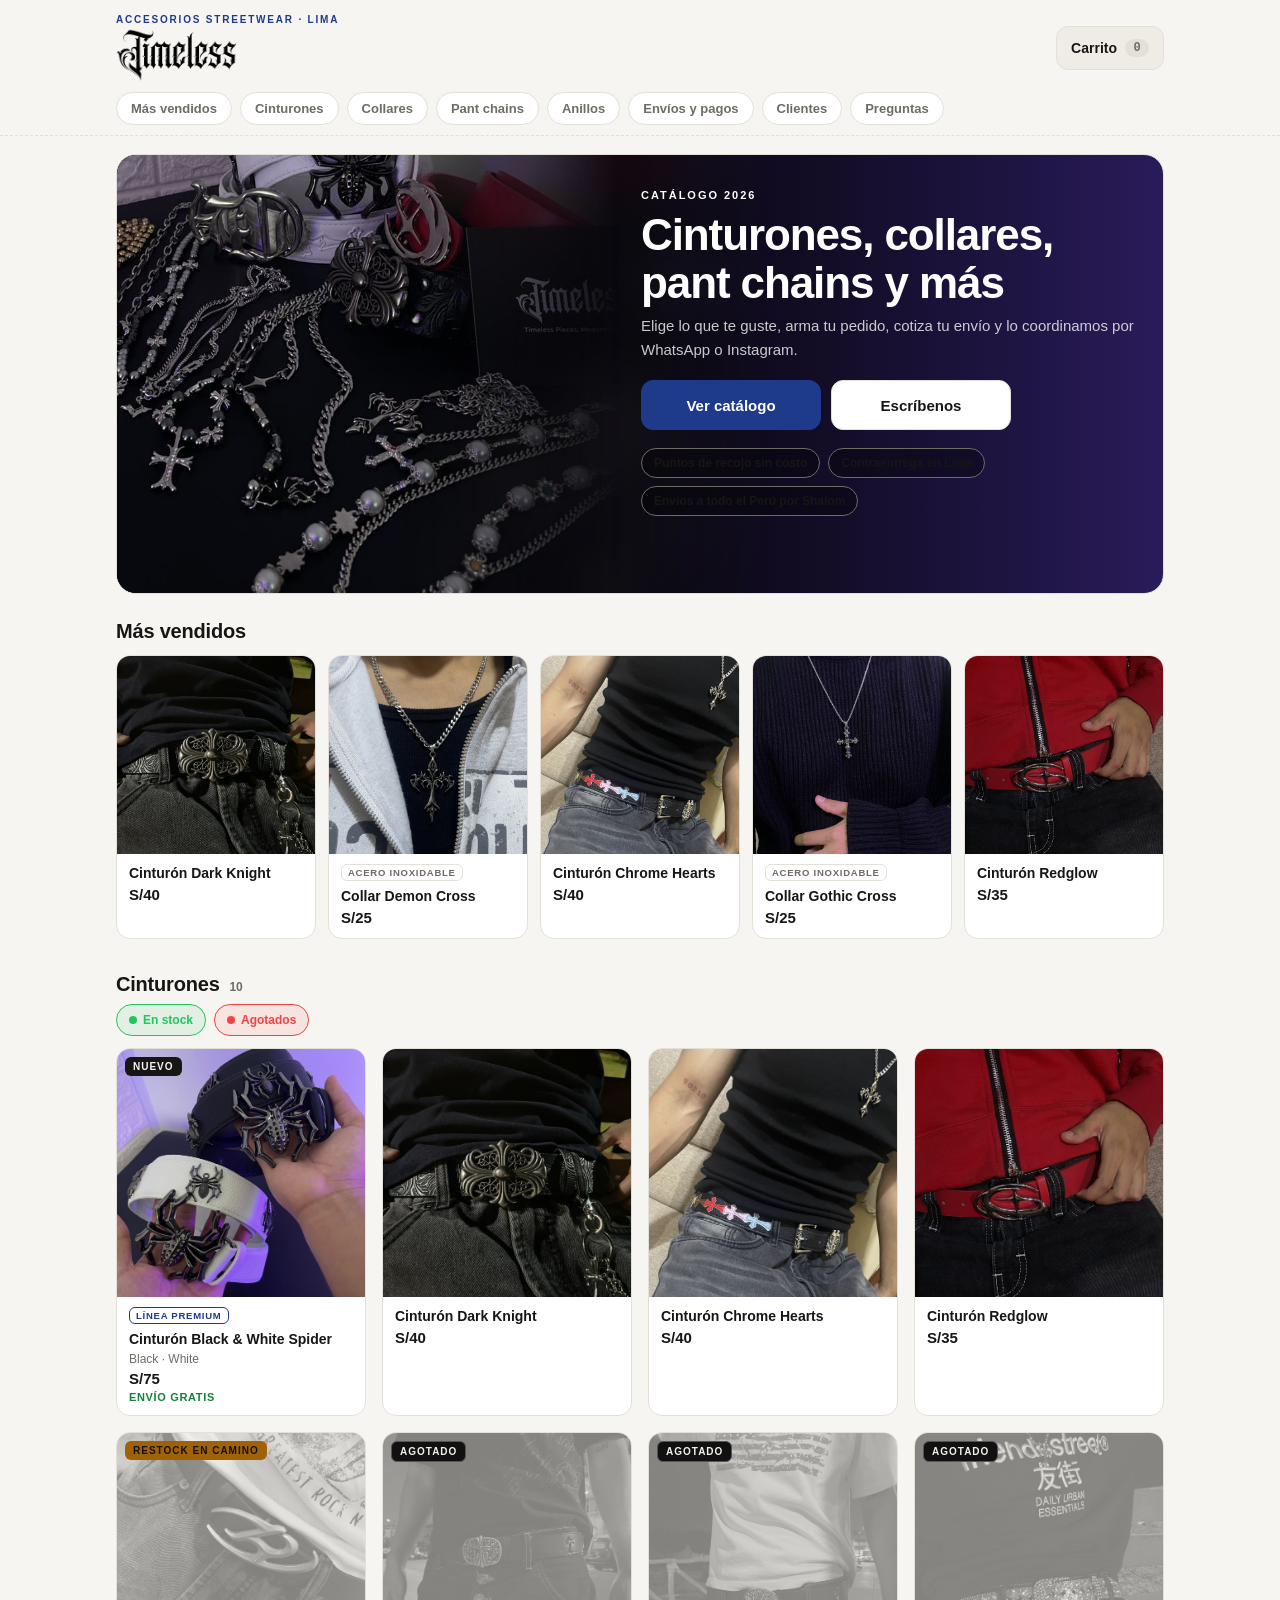
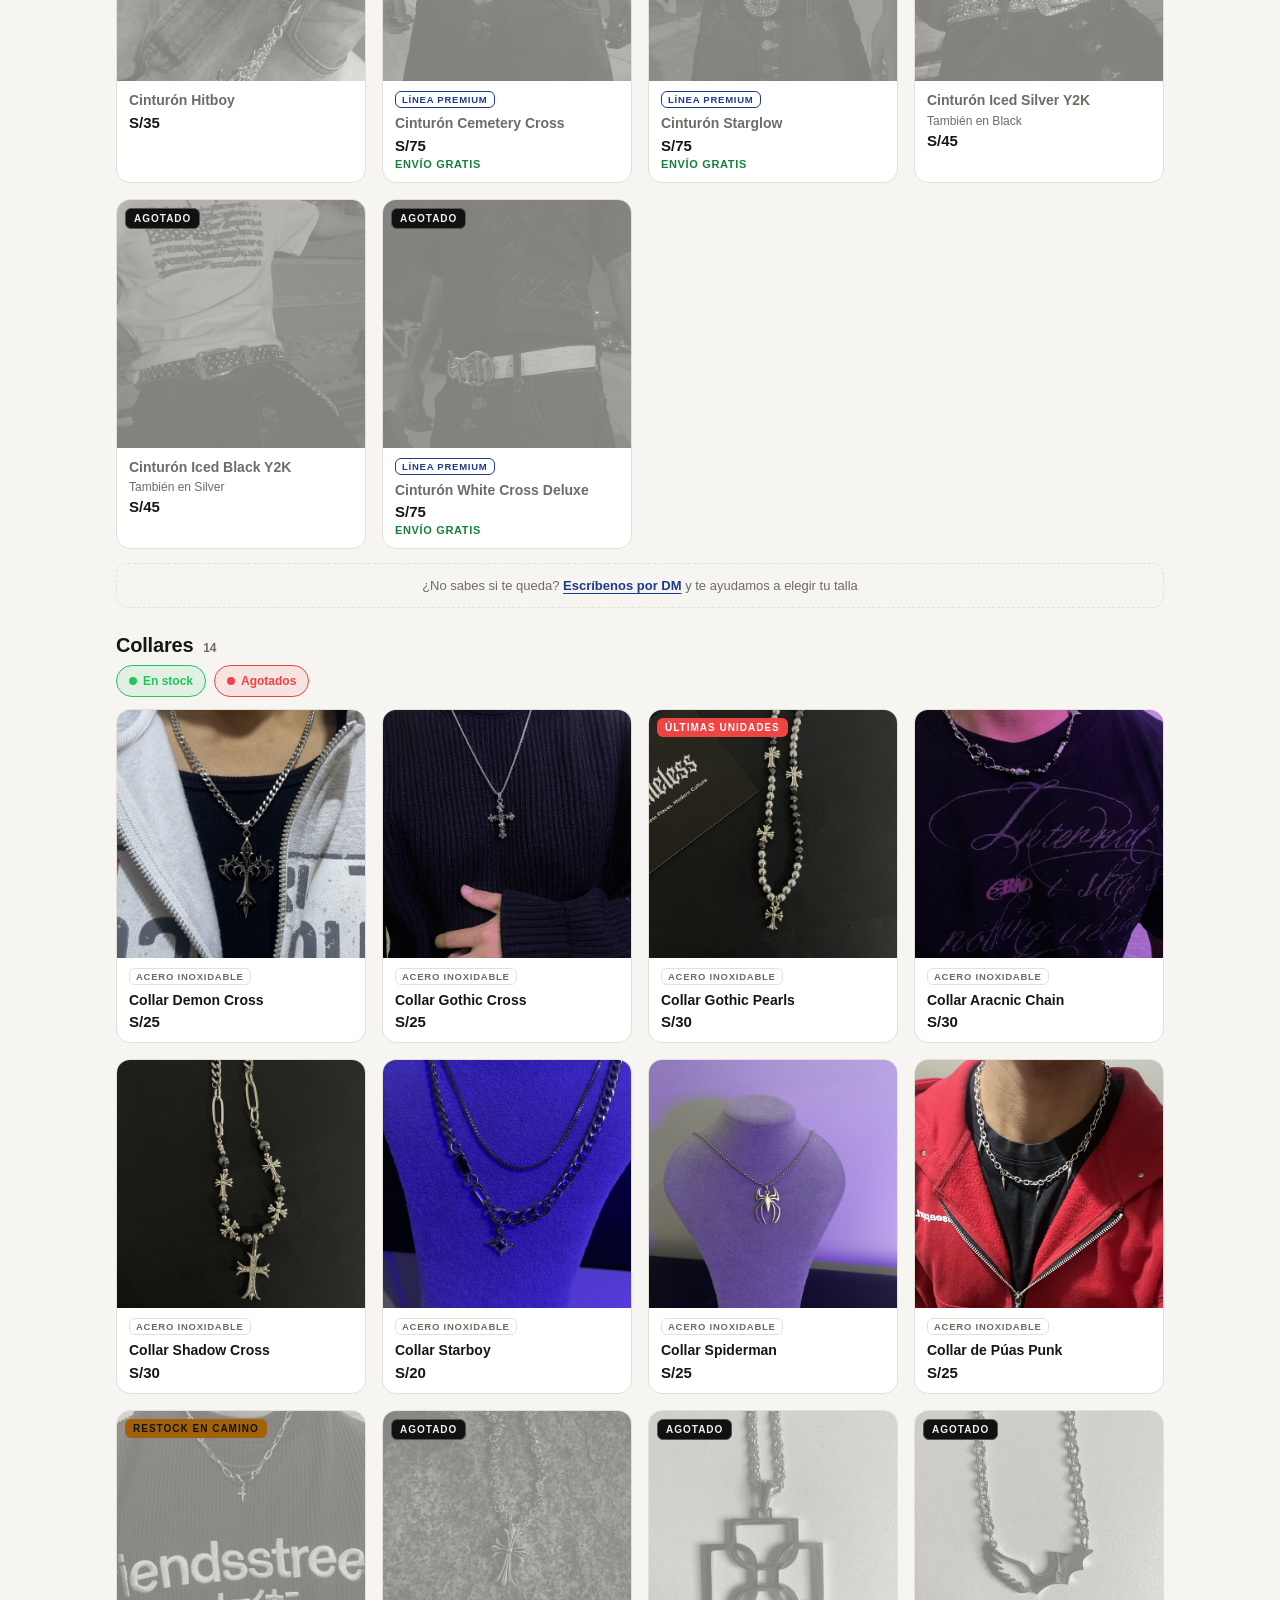
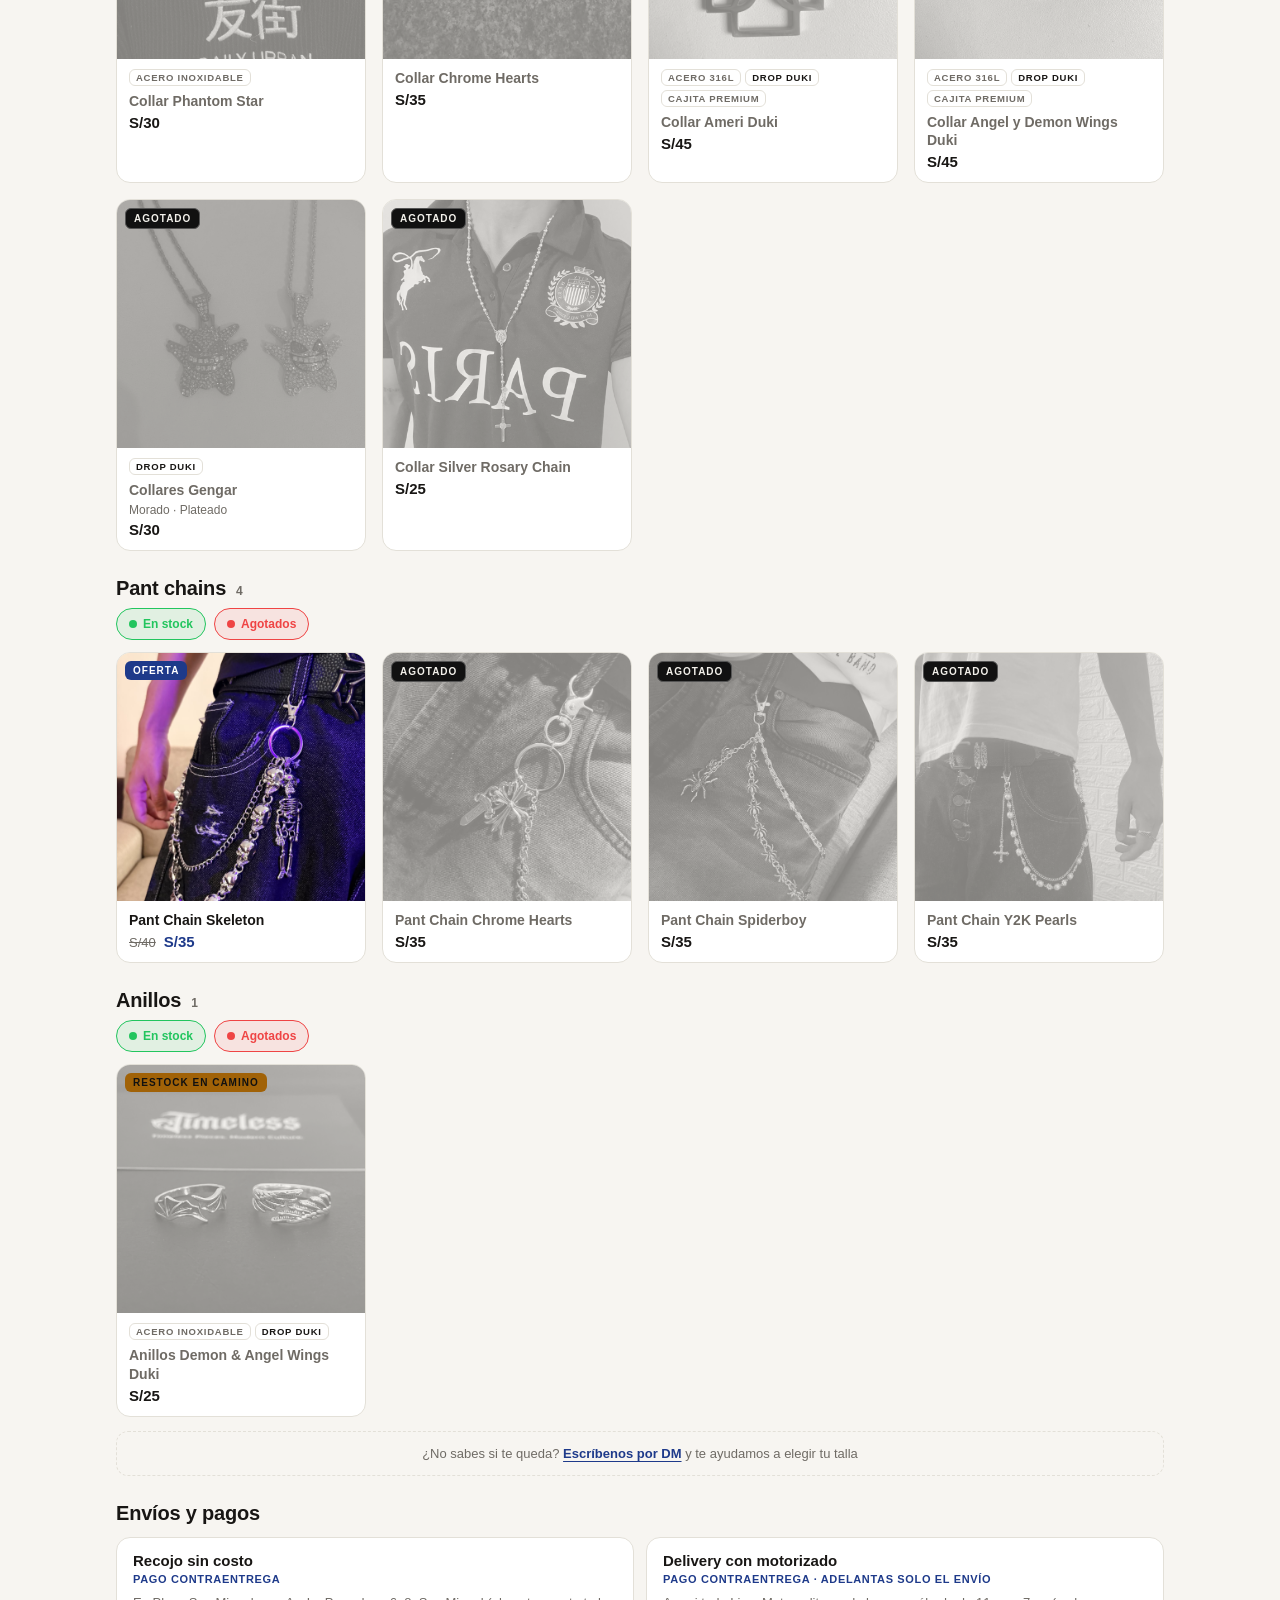
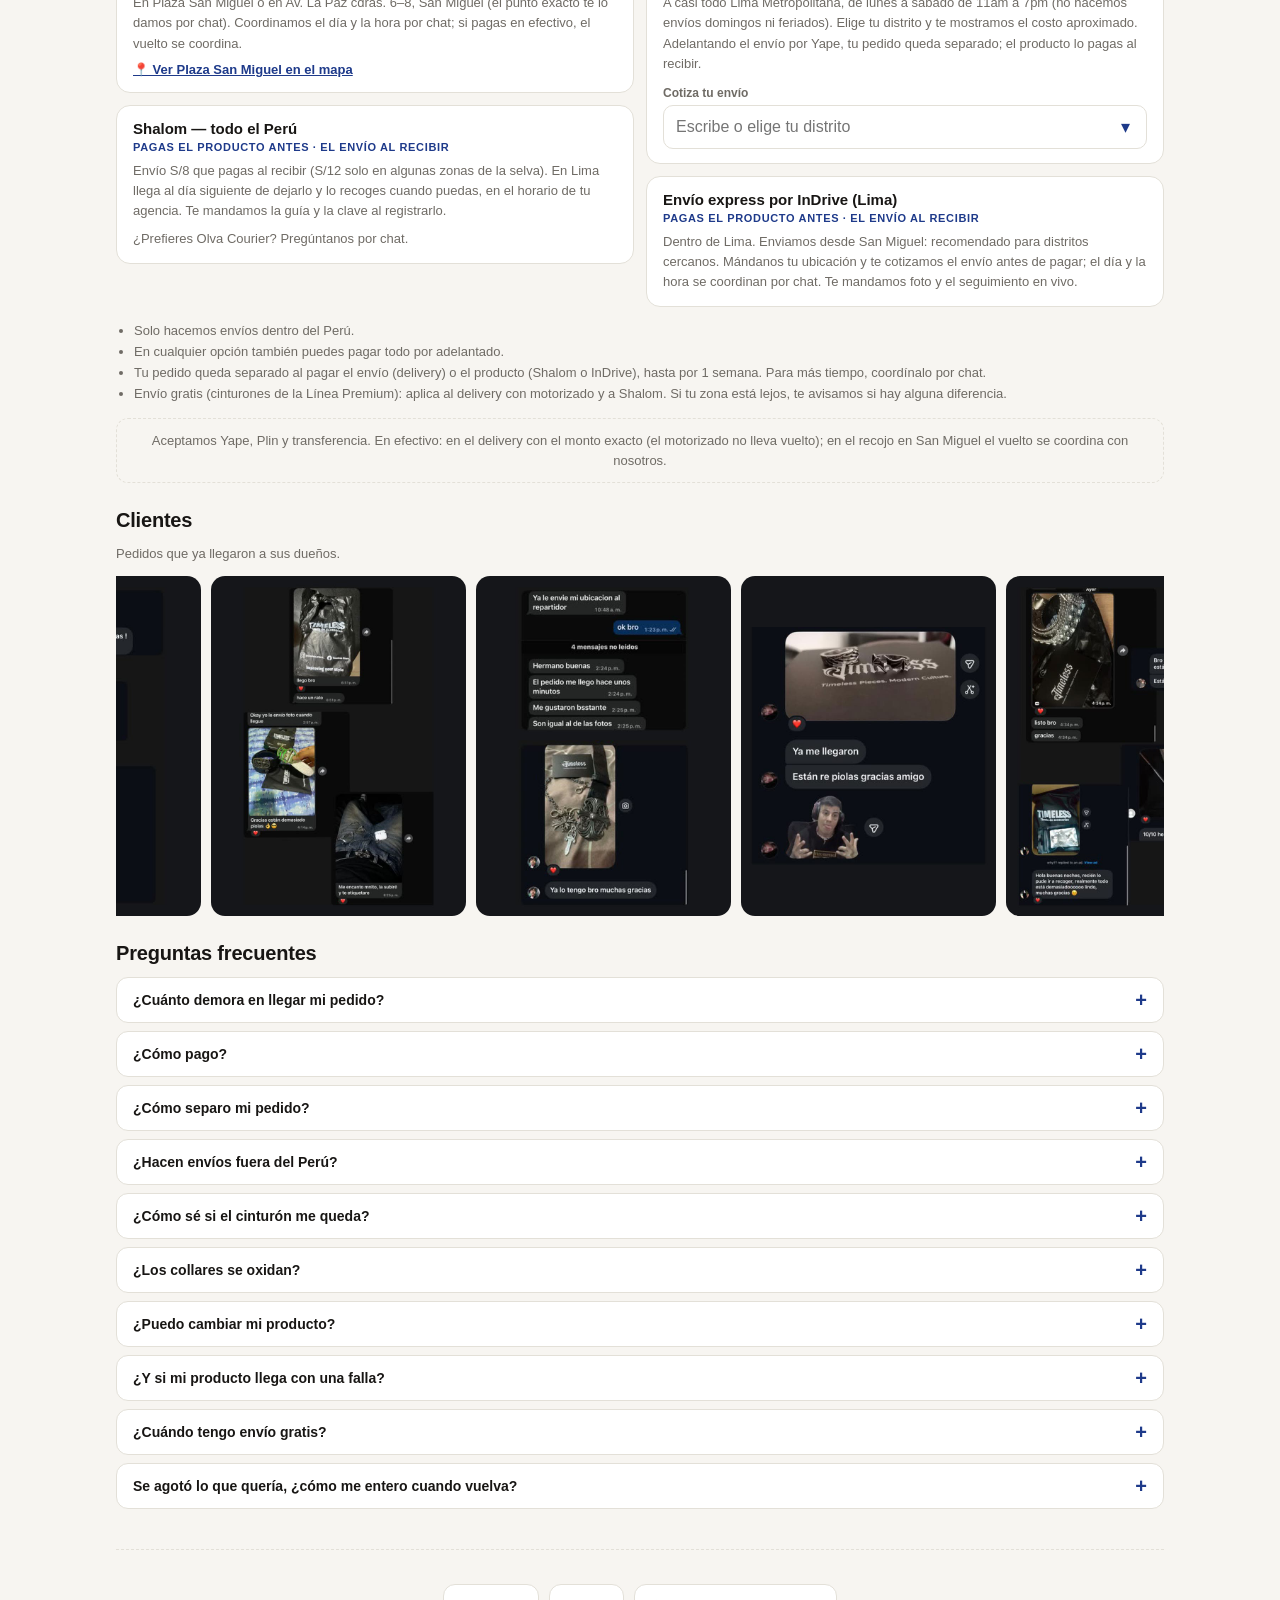
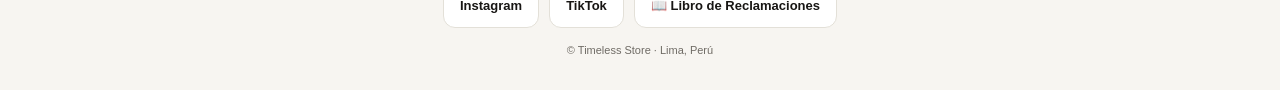
==== commit e6dd9b70: "Promos: Edicion con mayuscula y fechas de entrega corregidas (Lima viernes 30, provincia miercoles 2" ====
--- a/index.html
+++ b/index.html
@@ -202,6 +202,8 @@
       <a class="libro-link" href="reclamaciones.html">📖 Libro de Reclamaciones</a>
     </div>
     <div class="pie-copy">© Timeless Store · Lima, Perú</div>
+    <!-- Aparece solo cuando el píxel de Meta está activo (META_PIXEL_ID en config.js) -->
+    <p class="pie-copy" id="pixelAviso" hidden>Usamos el píxel de Meta para medir nuestros anuncios (usa cookies). Tu pedido y tus datos de envío no se comparten con Meta.</p>
   </footer>
 
 </div>
--- a/style.css
+++ b/style.css
@@ -52,7 +52,7 @@
   min-height:100vh;
 }
 /* Con una ficha o el carrito abiertos, el fondo no debe moverse al deslizar. */
-body.sin-scroll{overflow:hidden;}
+body.sin-scroll{overflow:hidden;position:fixed;left:0;right:0;width:100%;}
 a{color:inherit;}
 button{font-family:inherit;}
 .mono{font-family:"SFMono-Regular",Consolas,"Liberation Mono",Menlo,monospace;}
@@ -1400,9 +1400,66 @@
 .btn:active,.hero-promo:active,.cant-ficha button:active{transform:scale(.96);filter:brightness(.92);}
 
 /* Animación al bajar: las tarjetas aparecen al llegar a ellas */
-.aparece{opacity:0;transform:translateY(18px);transition:opacity .45s ease, transform .45s ease;}
+.aparece{opacity:0;transform:translateY(12px);transition:opacity .35s ease, transform .35s ease;}
 .aparece.visible{opacity:1;transform:none;}
 @media (prefers-reduced-motion: reduce){ .aparece{opacity:1;transform:none;transition:none;} }
 
 /* Sin zoom por doble toque en toda la página (el zoom solo vive en las fotos de la ficha) */
 html{touch-action:manipulation;}
+
+/* Filas que se deslizan de lado (Más vendidos, combos, clientes…): solo de lado.
+   Antes la animación de aparecer hacía que la fila también se moviera arriba/abajo
+   (salía una barrita) y el bloque de fotos "se agarraba" con el dedo. */
+.fila,.combos,.combo-tira,.cats,.clientes-pista,.galeria-pista{overflow-y:hidden;overscroll-behavior-x:contain;}
+.prod img,.combo img,.clientes-pista img{-webkit-user-drag:none;-webkit-user-select:none;user-select:none;-webkit-touch-callout:none;}
+
+/* Lista de distritos: al deslizarla se mueve SOLO la lista, no la página de atrás. */
+.cd-lista{overscroll-behavior:contain;-webkit-overflow-scrolling:touch;touch-action:pan-y;}
+
+/* Con una ventana abierta (ficha, carrito, combo) la página de atrás queda fija. */
+html.sin-scroll{overflow:hidden;}
+.overlay{overscroll-behavior:contain;}
+
+/* Escríbenos: el menú crece hacia la izquierda si los dos botones no entran
+   (en Android de ~412px Instagram se salía del recuadro). */
+.escribenos-menu{left:auto;right:0;width:max-content;min-width:100%;max-width:calc(100vw - 32px);}
+.escribenos-menu .btn{white-space:nowrap;}
+
+/* "¡Quedan 2!" en el carrito */
+.linea-quedan{margin-top:4px;font-size:12px;font-weight:800;color:#ef4444;text-align:right;}
+.cant button:disabled,.cant-ficha button:disabled{opacity:.35;cursor:not-allowed;}
+
+/* Aviso "¿No te respondemos?" al cerrar el pedido */
+.nota-reintento{margin:12px 0;padding:10px 12px;border:1px dashed var(--line);border-radius:10px;font-size:13px;line-height:1.5;color:var(--muted);}
+.nota-reintento b{color:var(--bone);}
+
+
+/* Portada con banner de campaña (config.js, HERO_FOTOS): la imagen se ve ENTERA.
+   Celular: el banner cuadrado arriba (casi sin desvanecer) y el texto debajo.
+   PC: el banner cuadrado a la izquierda, fundido con el oscuro por la derecha. */
+.hero.hero-campana{padding-top:0;}
+.hero.hero-campana::before{content:"";display:block;padding-top:calc(100% + 40px);}
+.hero.hero-campana .hero-foto-fondo{display:none;}
+.hero.hero-campana .hero-foto{
+  left:0;right:0;top:0;
+  width:100%;height:auto;
+  aspect-ratio:1/1;
+  object-fit:cover;
+  -webkit-mask-image:linear-gradient(180deg,#000 90%,transparent 100%);
+  mask-image:linear-gradient(180deg,#000 90%,transparent 100%);
+}
+.hero.hero-campana .hero-eyebrow{margin-top:-6px;}
+@media (min-width:760px){
+  .hero.hero-campana{padding:34px 28px 28px 50%;}
+  .hero.hero-campana::before{display:none;}
+  .hero.hero-campana .hero-foto{
+    right:auto;bottom:0;left:0;
+    width:52%;height:100%;
+    aspect-ratio:auto;
+    object-fit:contain;
+    object-position:left center;
+    -webkit-mask-image:linear-gradient(90deg,#000 80%,transparent 100%);
+    mask-image:linear-gradient(90deg,#000 80%,transparent 100%);
+  }
+  .hero.hero-campana .hero-eyebrow{margin-top:0;}
+}
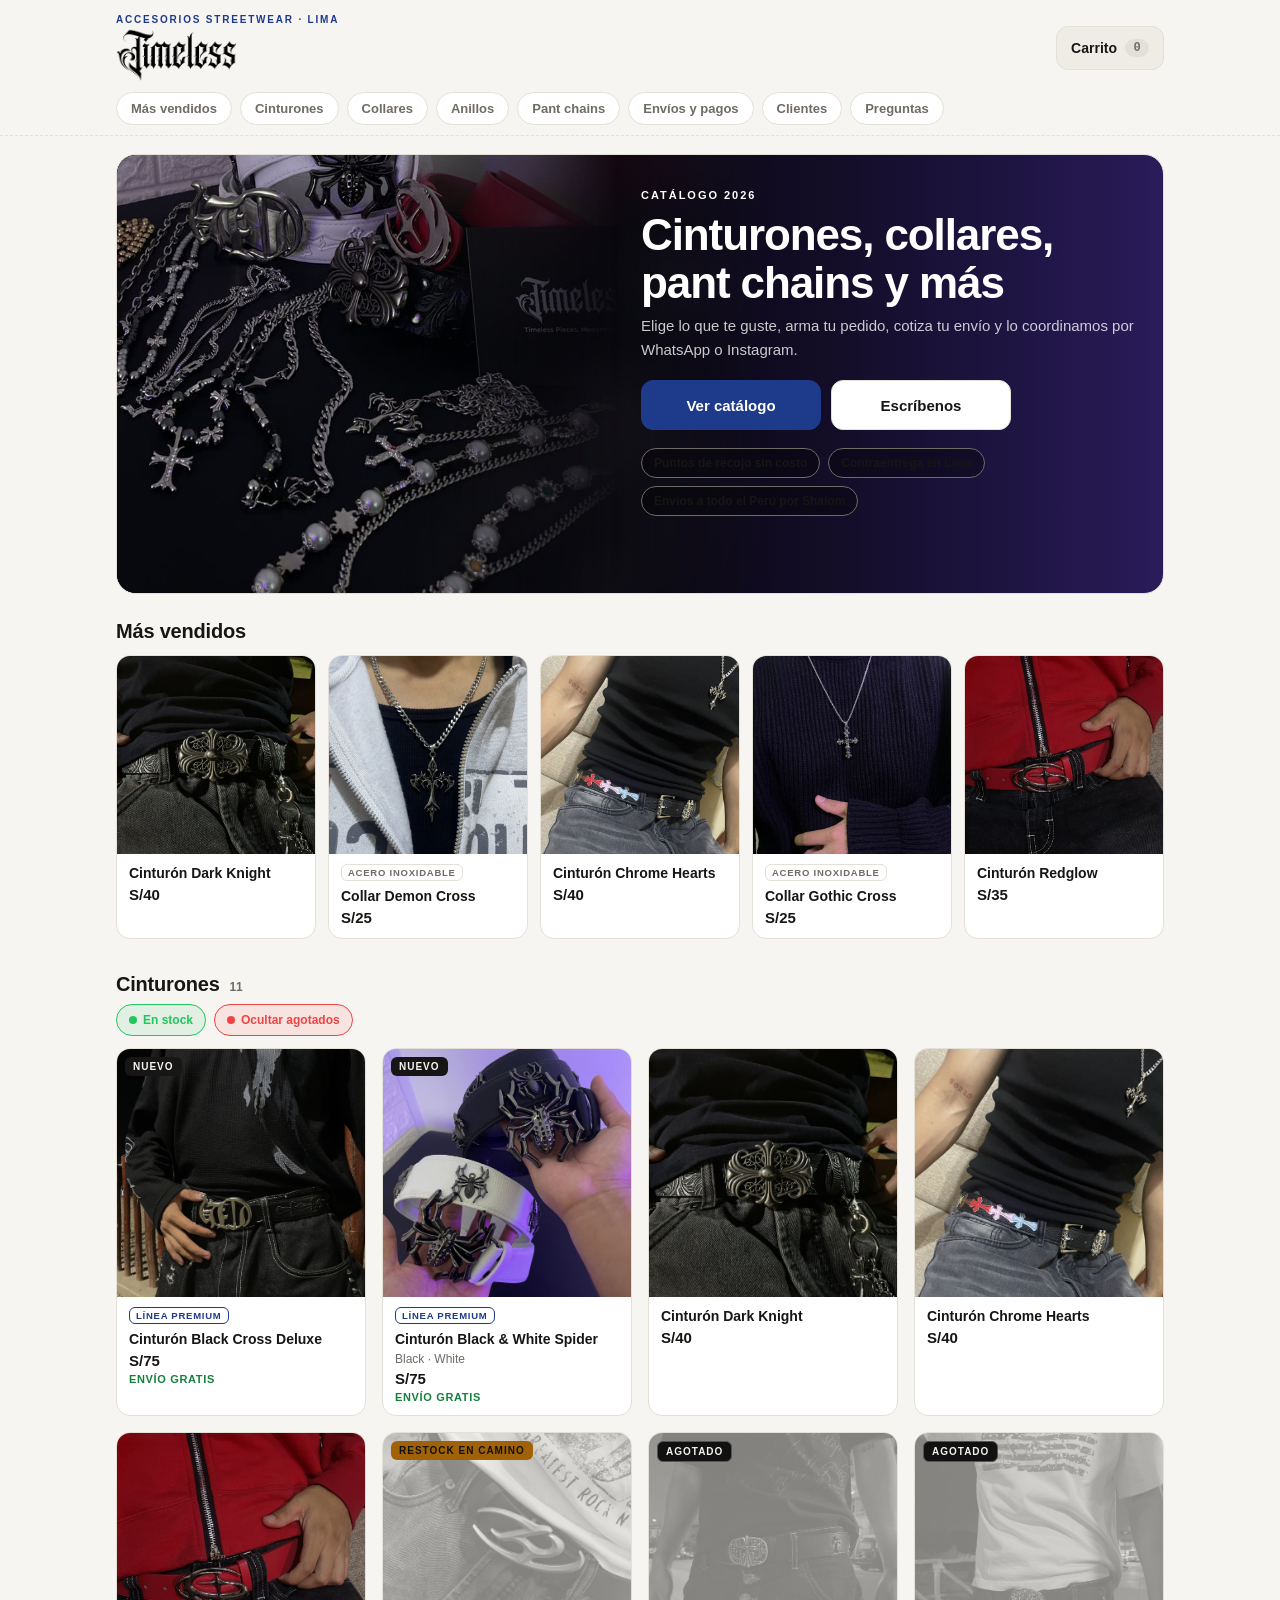
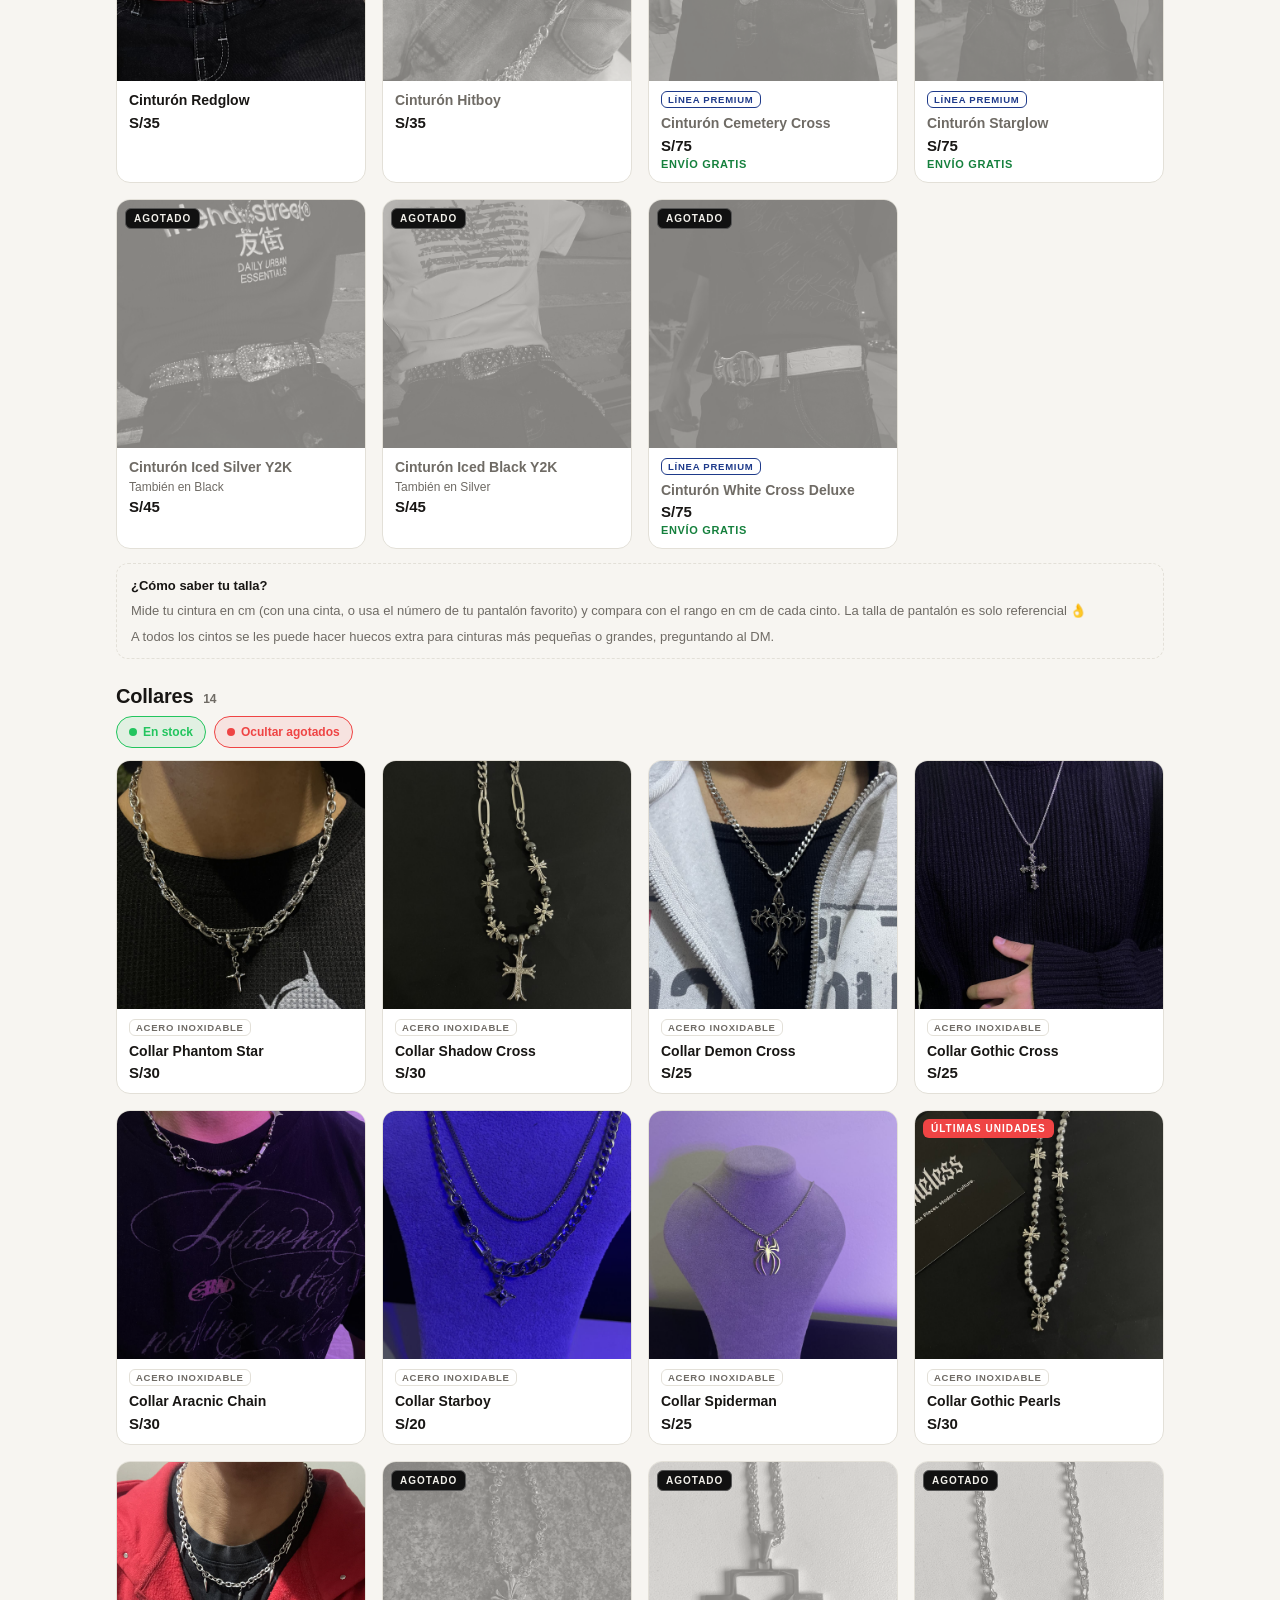
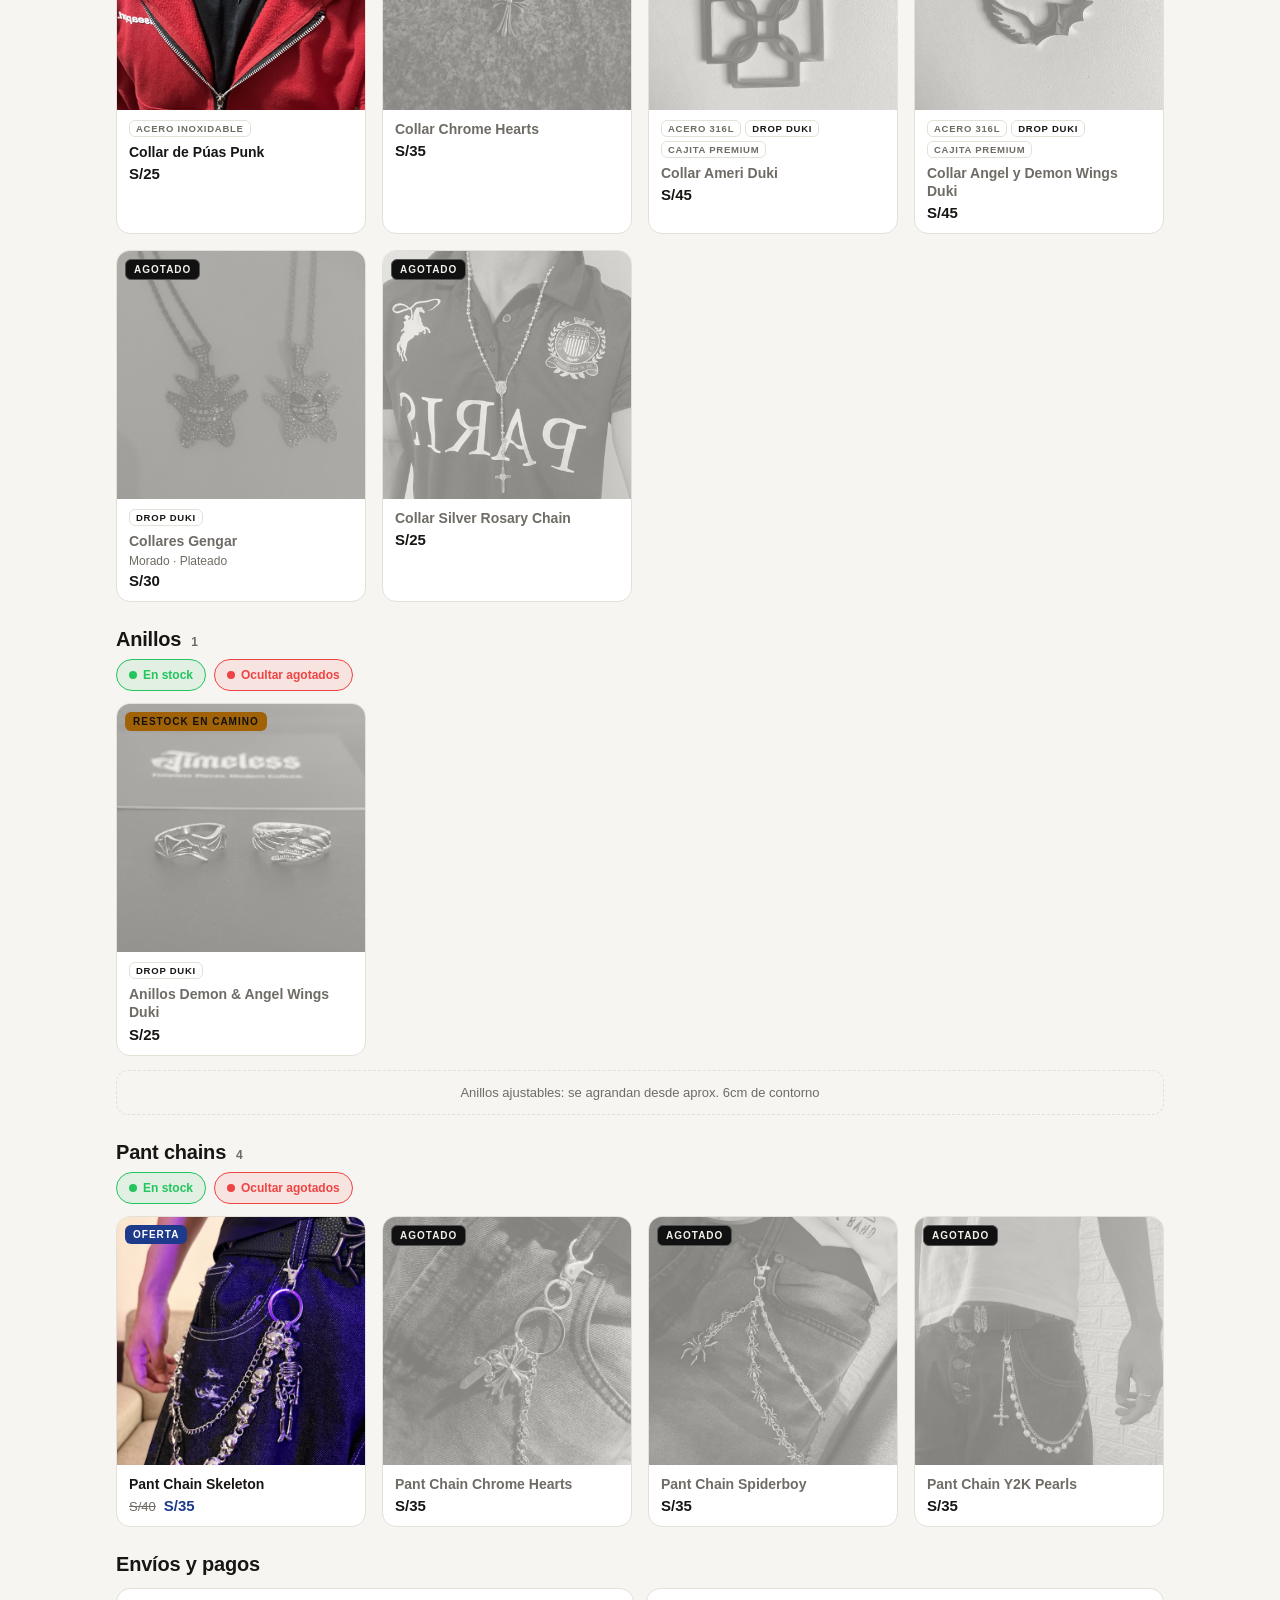
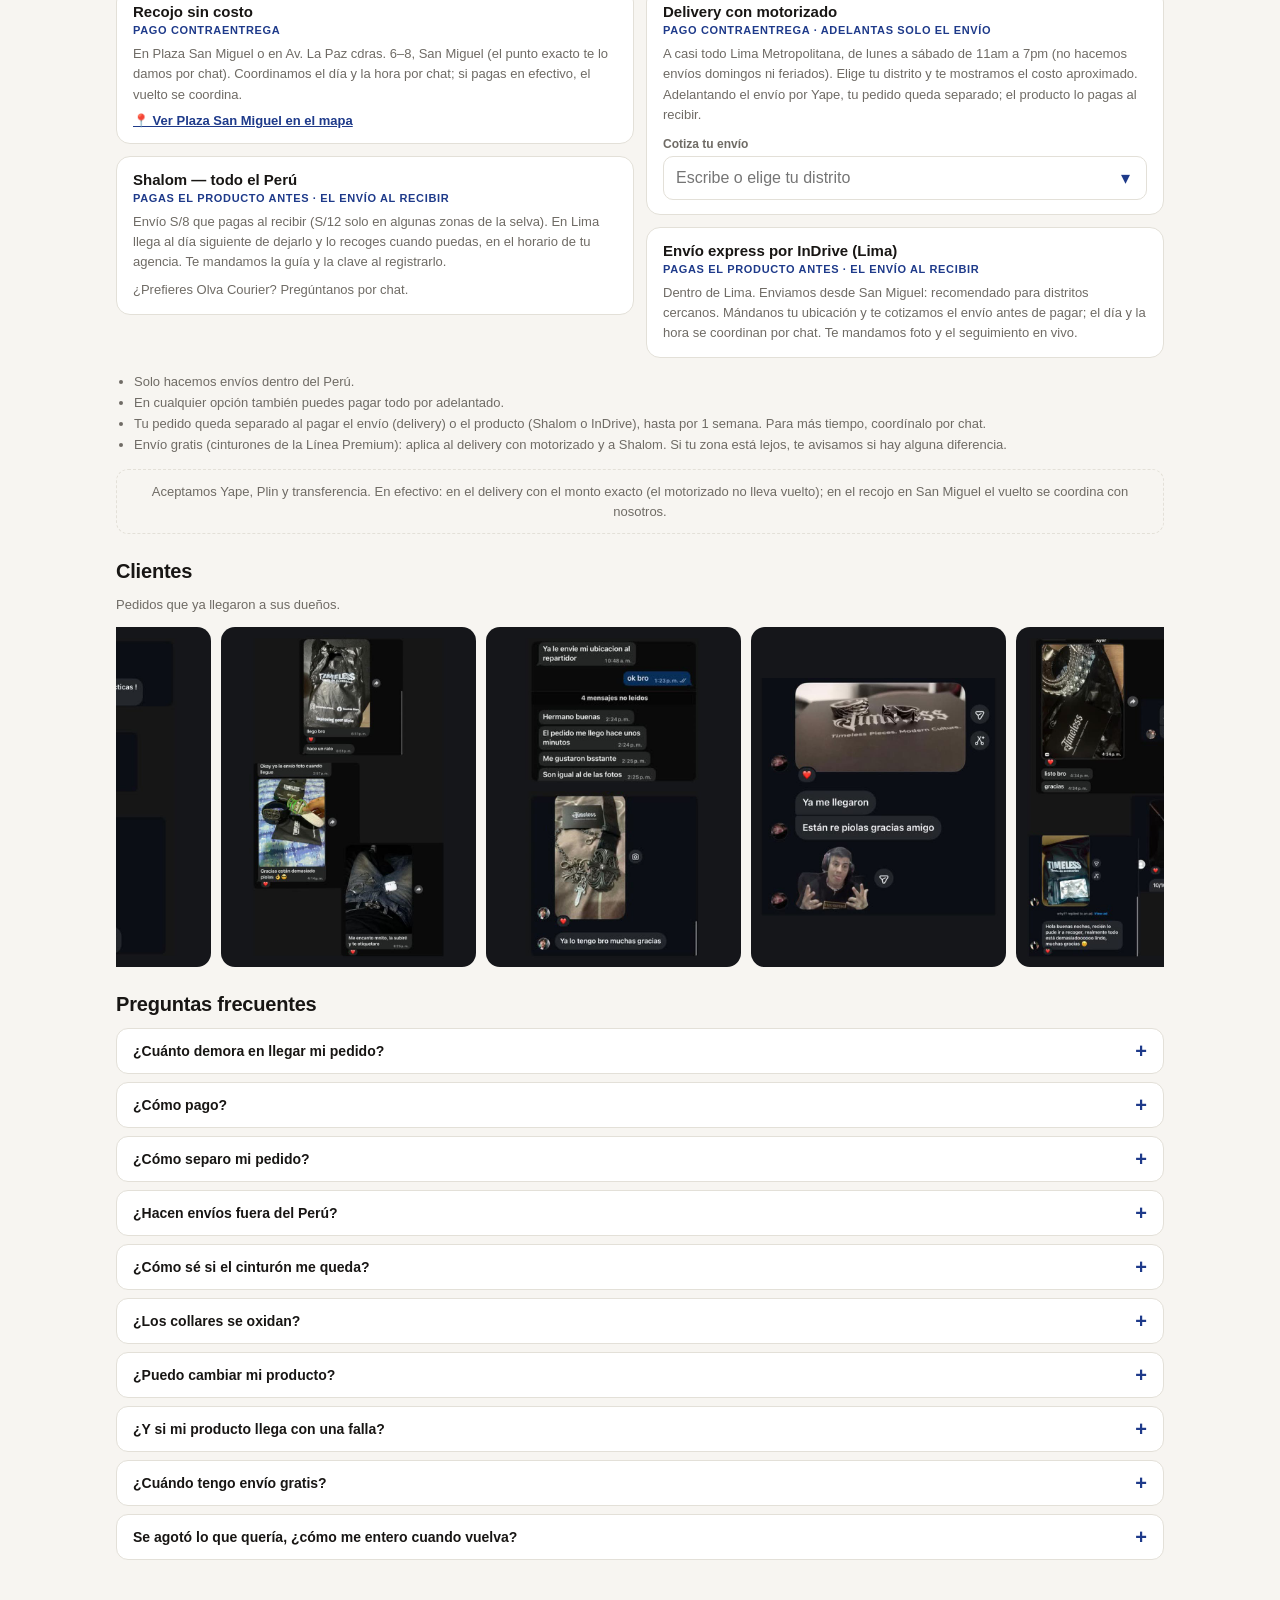
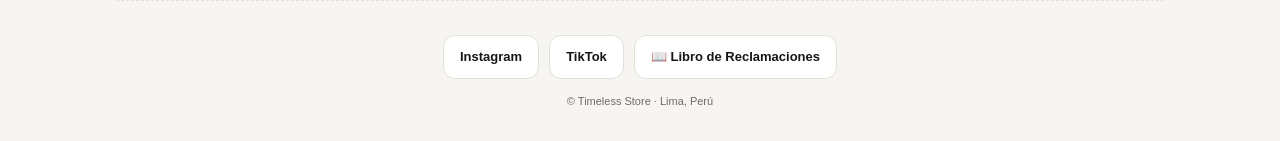
==== commit d9459bd3: "Anillos Duki sin acero (material, cuidado), Phantom Star con cadena exterior de acero, aviso NEW DRO" ====
--- a/index.html
+++ b/index.html
@@ -79,6 +79,7 @@
     <h1>Cinturones, collares, pant chains y más</h1>
     <p>Elige lo que te guste, arma tu pedido, cotiza tu envío y lo coordinamos por WhatsApp o Instagram.</p>
     <!-- Aparece solo cuando hay promos activas (promos.csv) -->
+    <div id="heroDrop"></div>
     <div id="heroPromo"></div>
     <div class="hero-cta">
       <a class="btn btn-primario" href="#catalogo" data-scroll="cat-mas-vendidos">Ver catálogo</a>
@@ -93,7 +94,7 @@
     </div>
     <!-- Los tres primeros bajan a "Envíos y pagos". -->
     <ul class="hero-chips">
-      <li><a href="#envios" data-scroll="envios">Puntos de recojo sin costo</a></li>
+      <li id="chipPrimero"><a href="#envios" data-scroll="envios">Puntos de recojo sin costo</a></li>
       <li><a href="#envios" data-scroll="envios">Contraentrega en Lima</a></li>
       <li><a href="#envios" data-scroll="envios">Envíos a todo el Perú por Shalom</a></li>
     </ul>
--- a/style.css
+++ b/style.css
@@ -1463,3 +1463,18 @@
   }
   .hero.hero-campana .hero-eyebrow{margin-top:0;}
 }
+
+/* Lanzamiento programado (NEW DROP): oscuro antes de la hora, con las fotos visibles */
+.tag-drop{background:#e11d2e;color:#fff;box-shadow:0 0 14px rgba(225,29,46,.65);}
+.prod.teaser .prod-foto img{filter:brightness(.4) saturate(.8);}
+.prod-sale{
+  position:absolute;left:8px;right:8px;bottom:10px;text-align:center;
+  font-size:12px;font-weight:800;letter-spacing:.08em;text-transform:uppercase;color:#fff;
+  text-shadow:0 1px 8px #000;pointer-events:none;
+}
+
+/* Aviso NEW DROP del inicio y guía de talla de cinturones */
+.hero-promo.hero-drop{background:#0b0b0b;border:1px solid #e11d2e;box-shadow:0 0 22px rgba(225,29,46,.45);animation:none;}
+.frase-guia{text-align:left;}
+.frase-guia b{display:block;color:var(--bone);margin-bottom:4px;}
+.frase-guia p{margin:6px 0 0;}
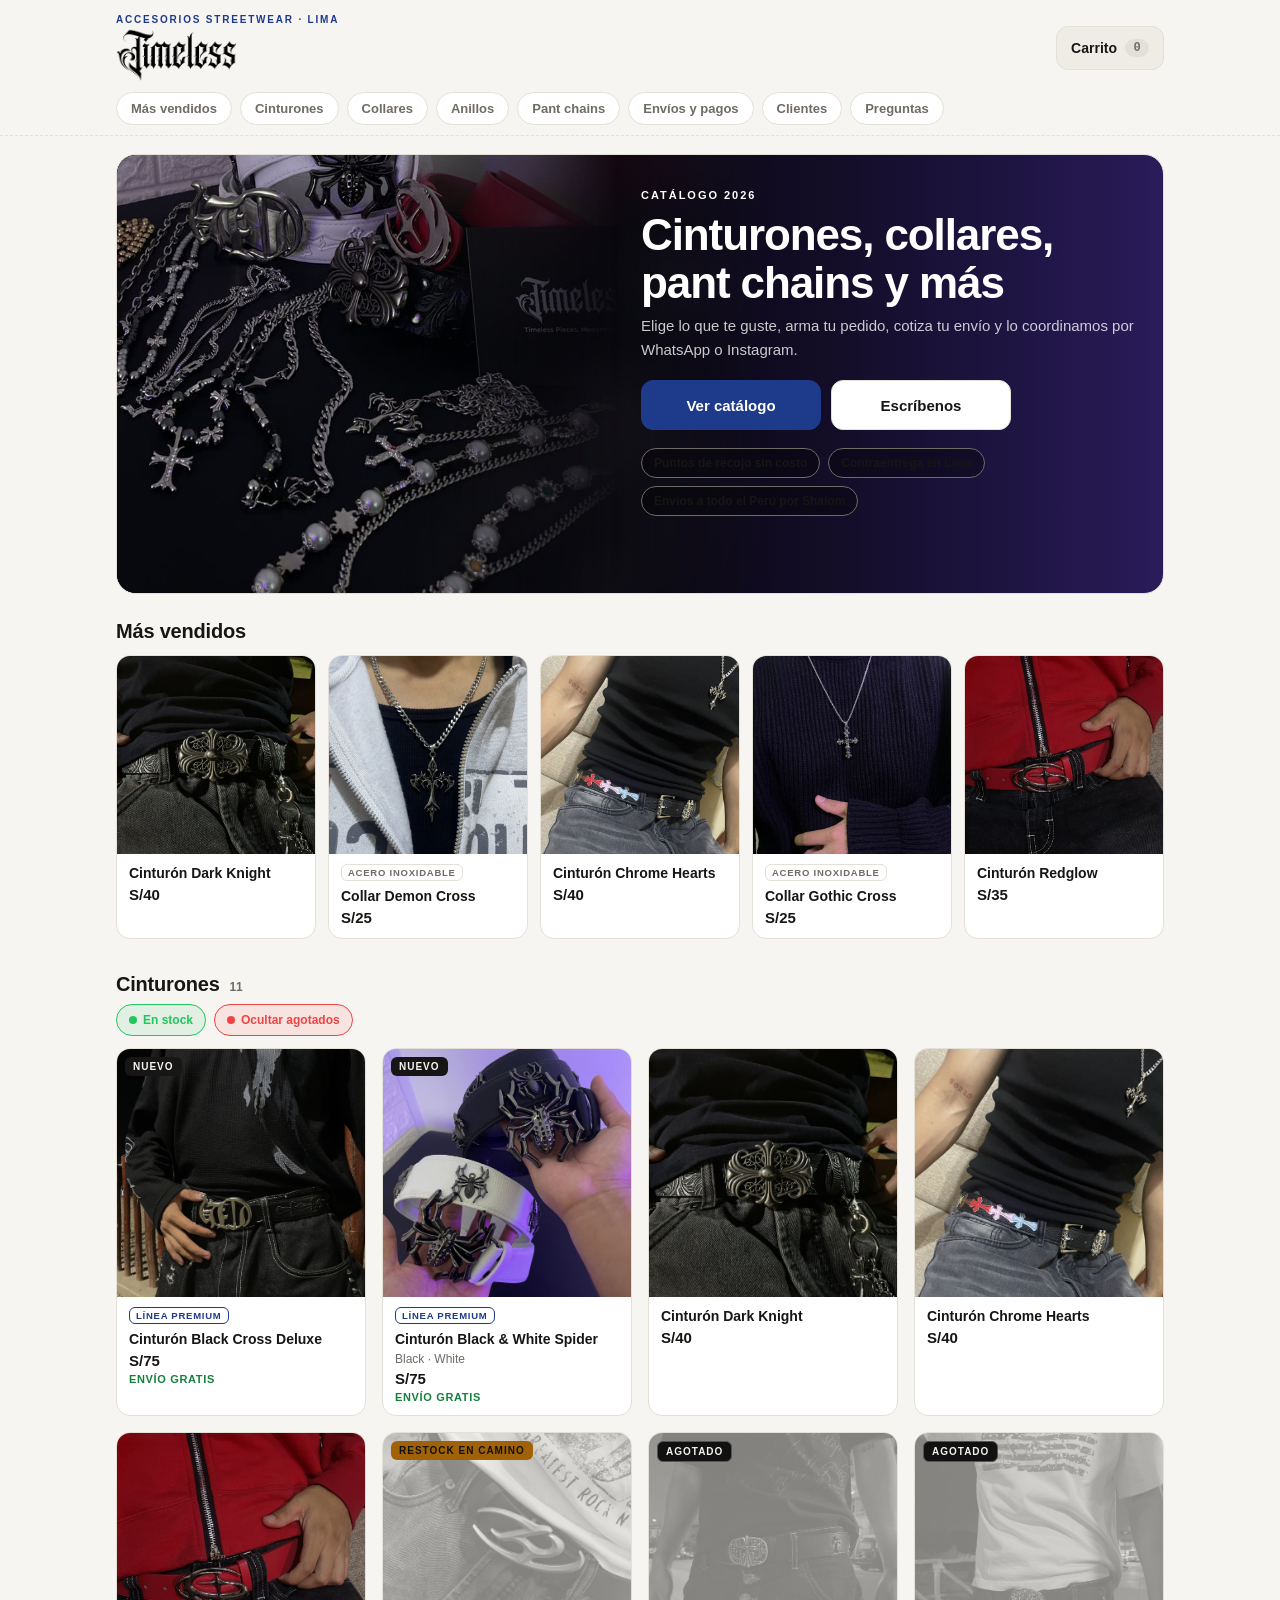
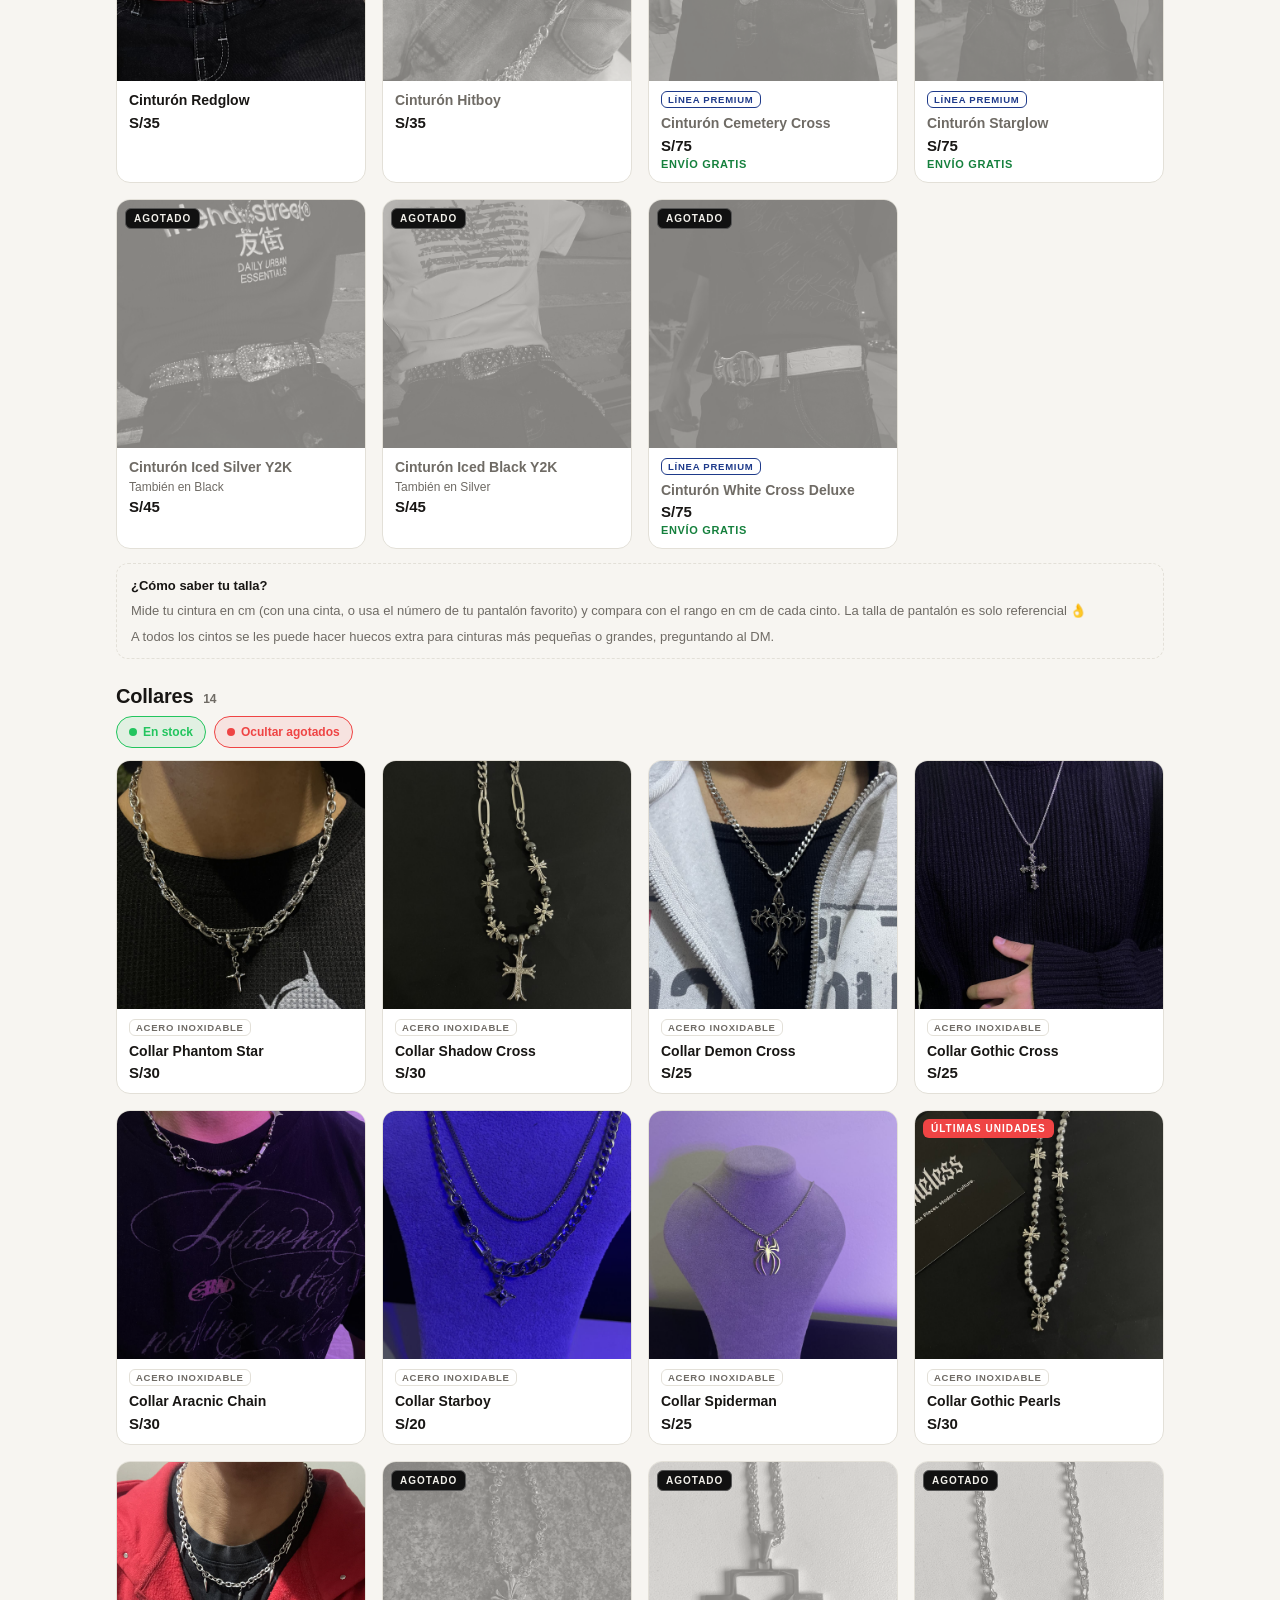
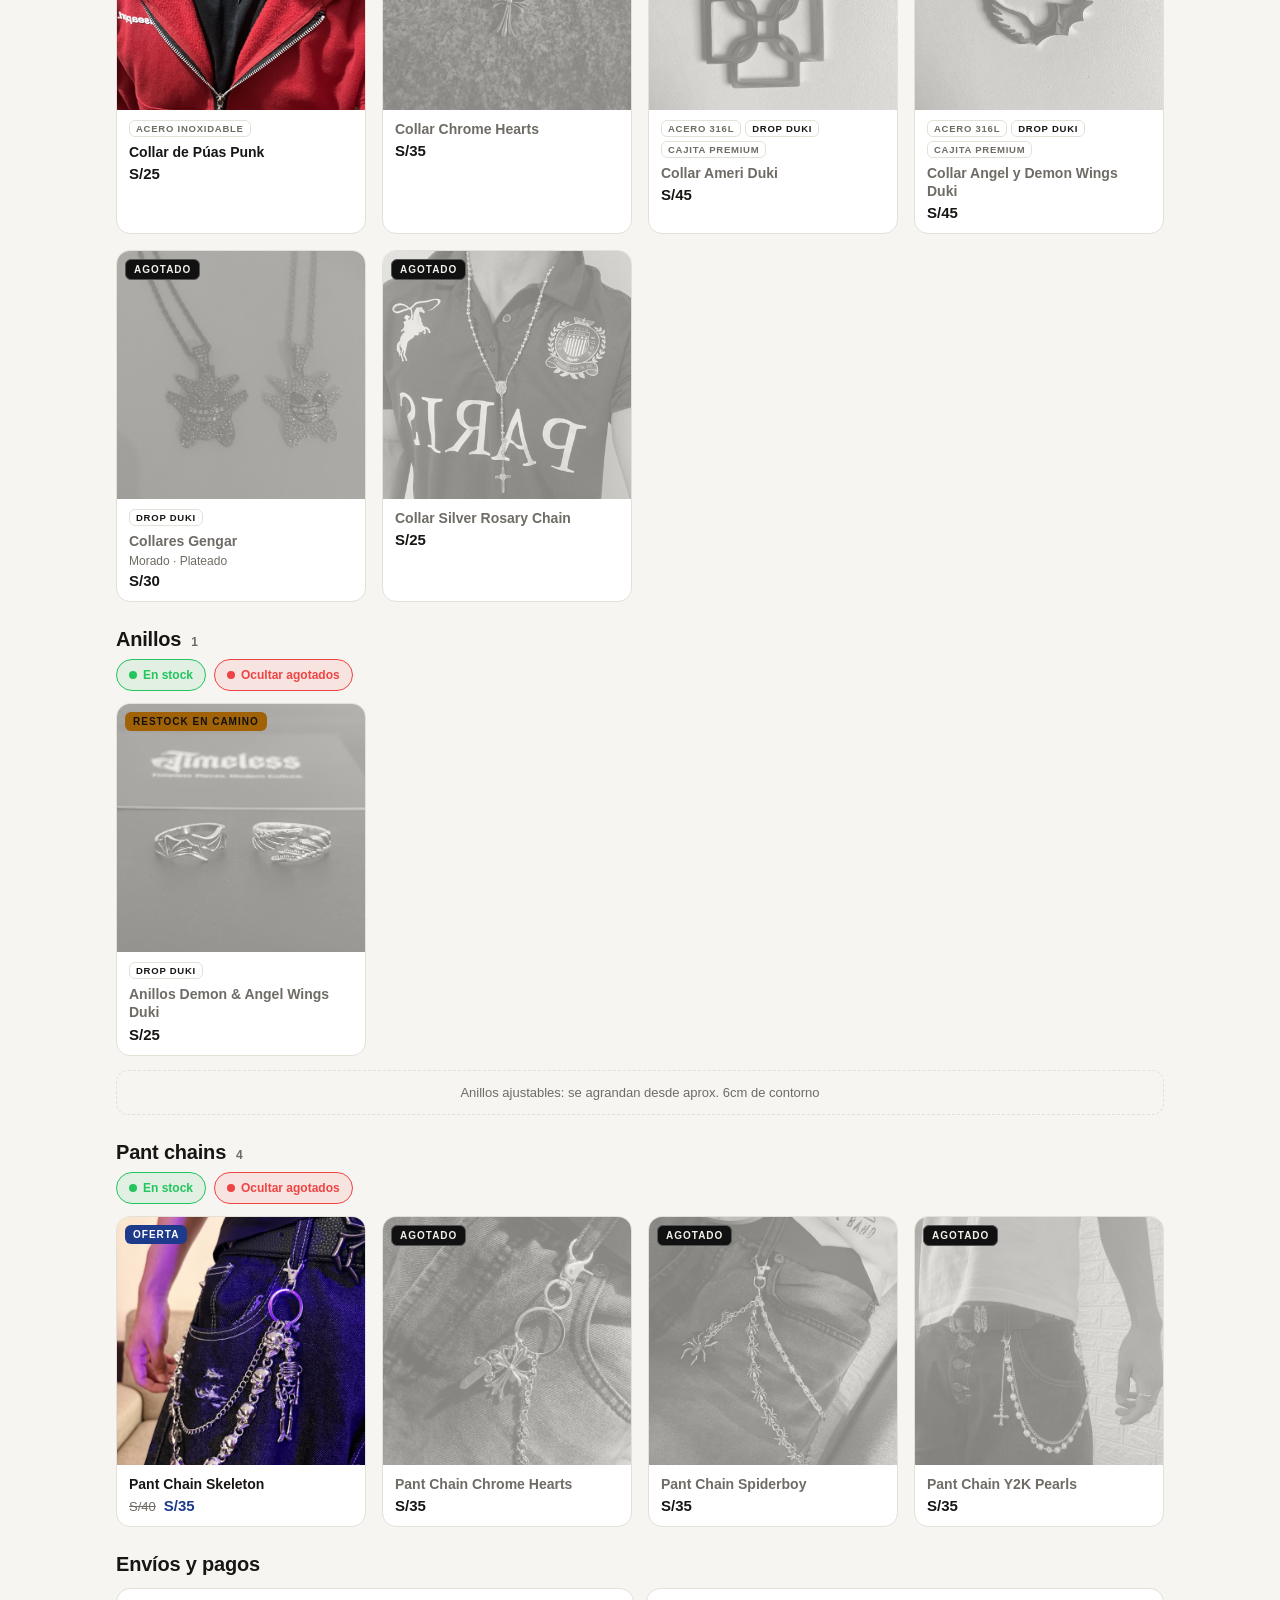
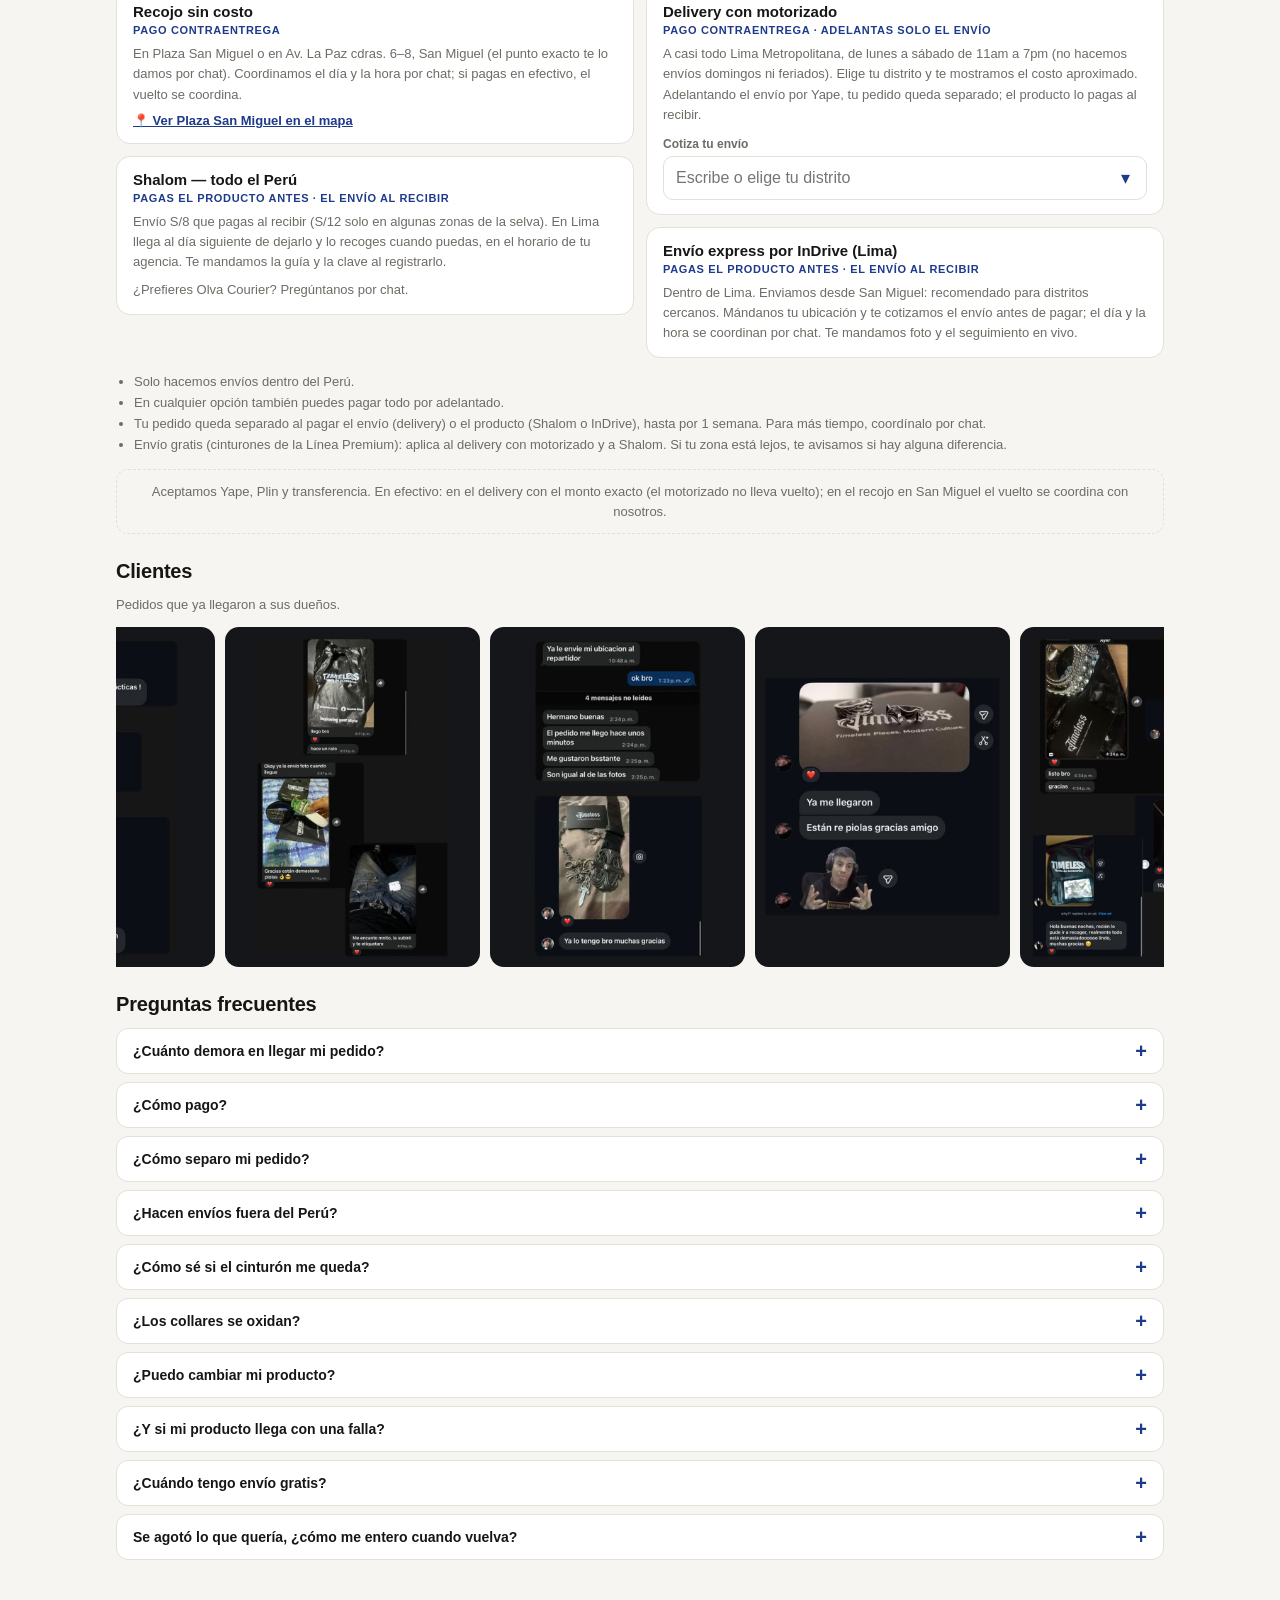
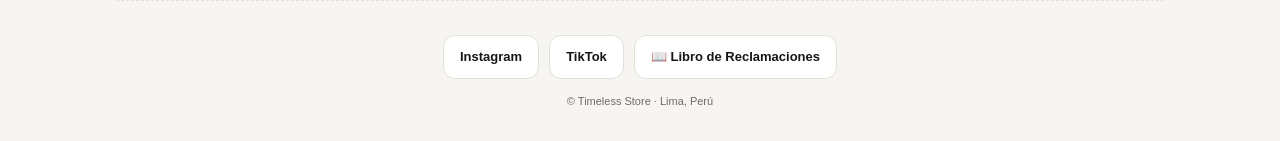
==== commit fb05e3a3: "Aviso 'Volvieron los anillos Duki' como boton extra (sin reemplazar el de recojo), hasta el 5-nov o " ====
--- a/index.html
+++ b/index.html
@@ -94,7 +94,8 @@
     </div>
     <!-- Los tres primeros bajan a "Envíos y pagos". -->
     <ul class="hero-chips">
-      <li id="chipPrimero"><a href="#envios" data-scroll="envios">Puntos de recojo sin costo</a></li>
+      <li id="chipAviso" hidden></li>
+      <li><a href="#envios" data-scroll="envios">Puntos de recojo sin costo</a></li>
       <li><a href="#envios" data-scroll="envios">Contraentrega en Lima</a></li>
       <li><a href="#envios" data-scroll="envios">Envíos a todo el Perú por Shalom</a></li>
     </ul>
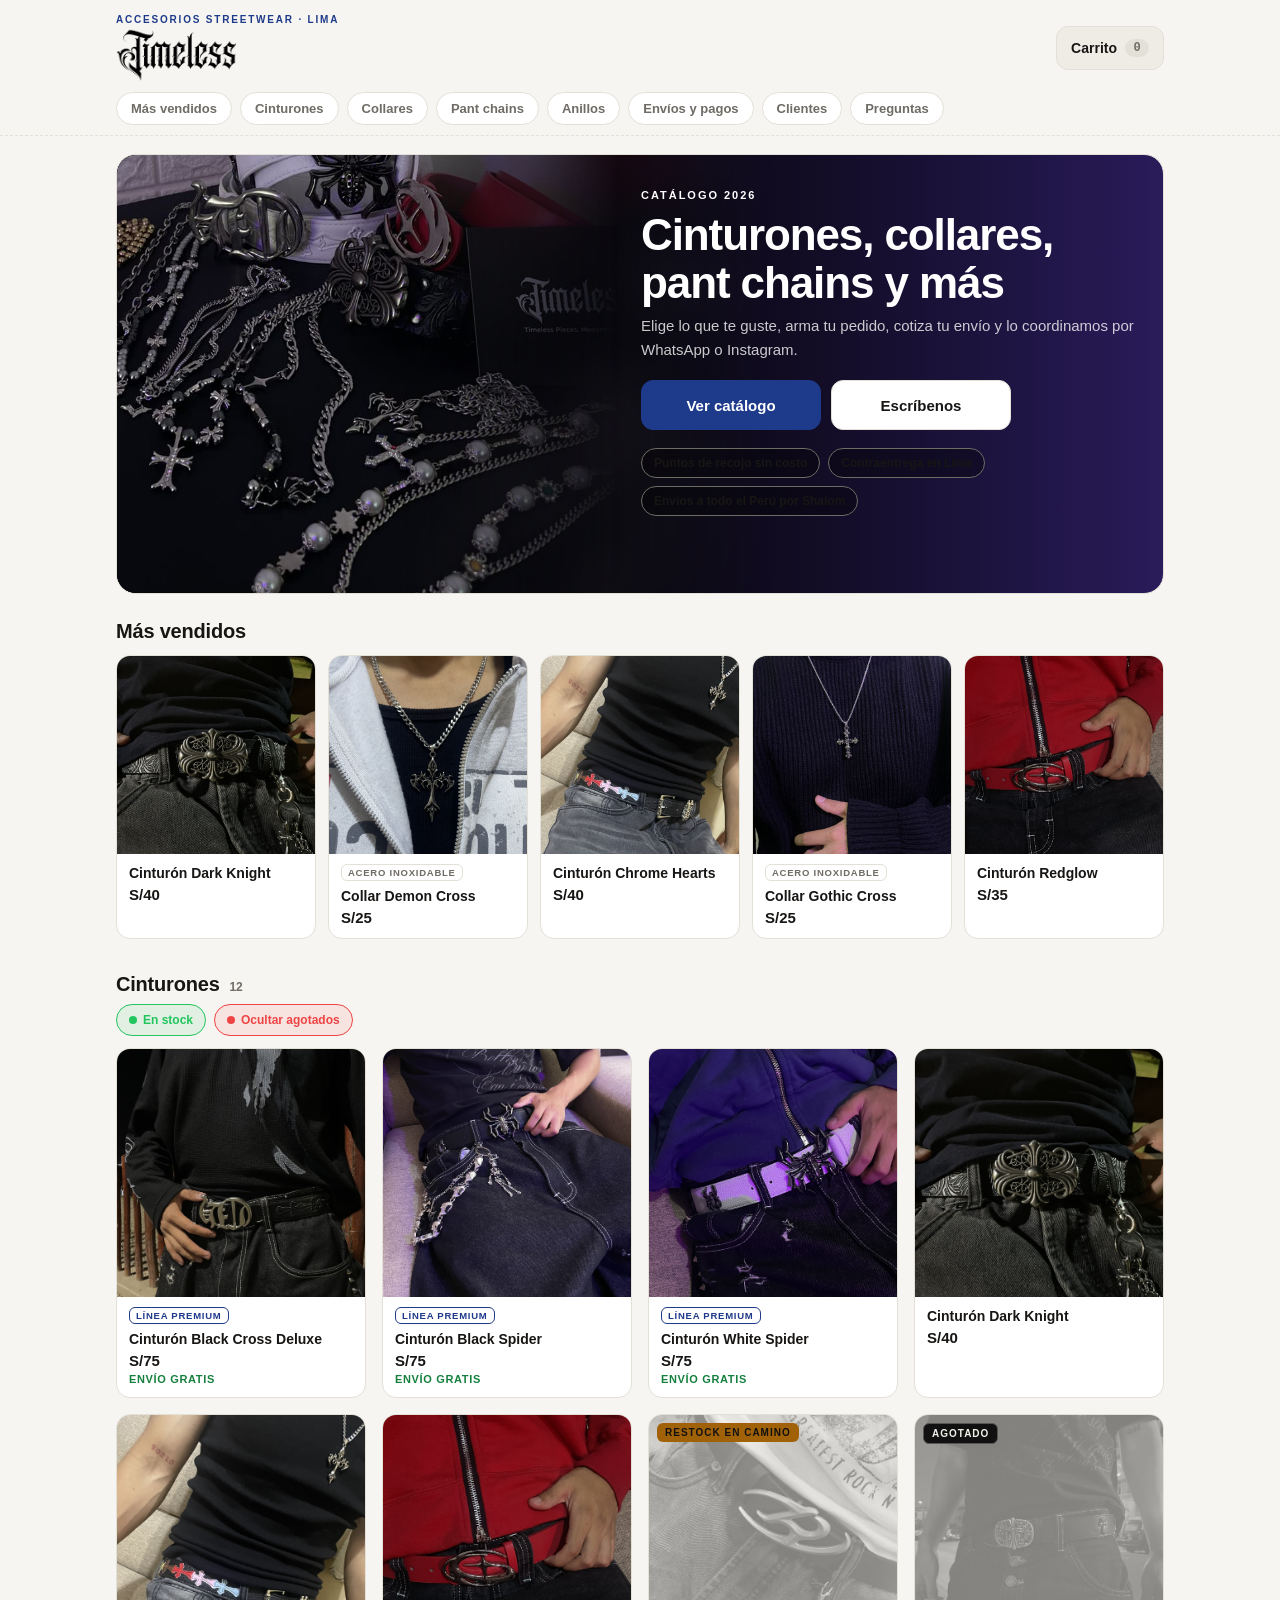
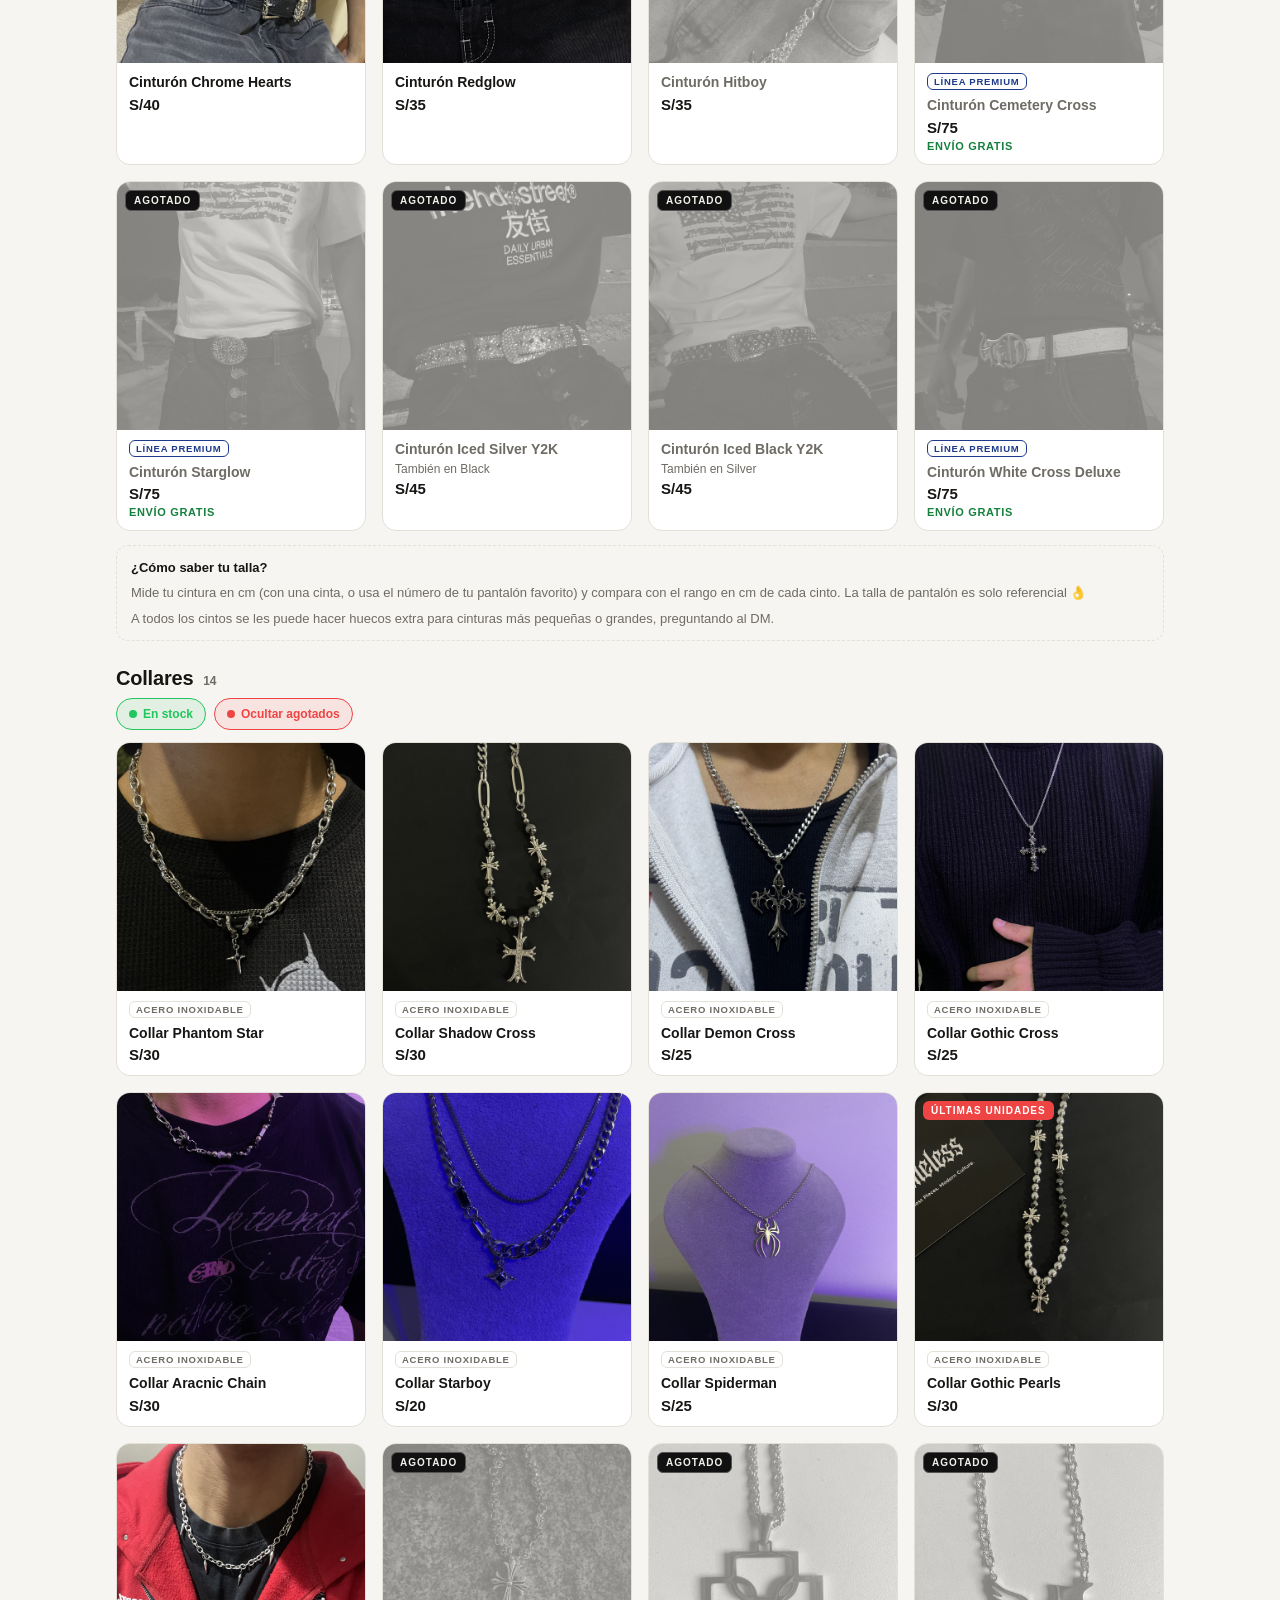
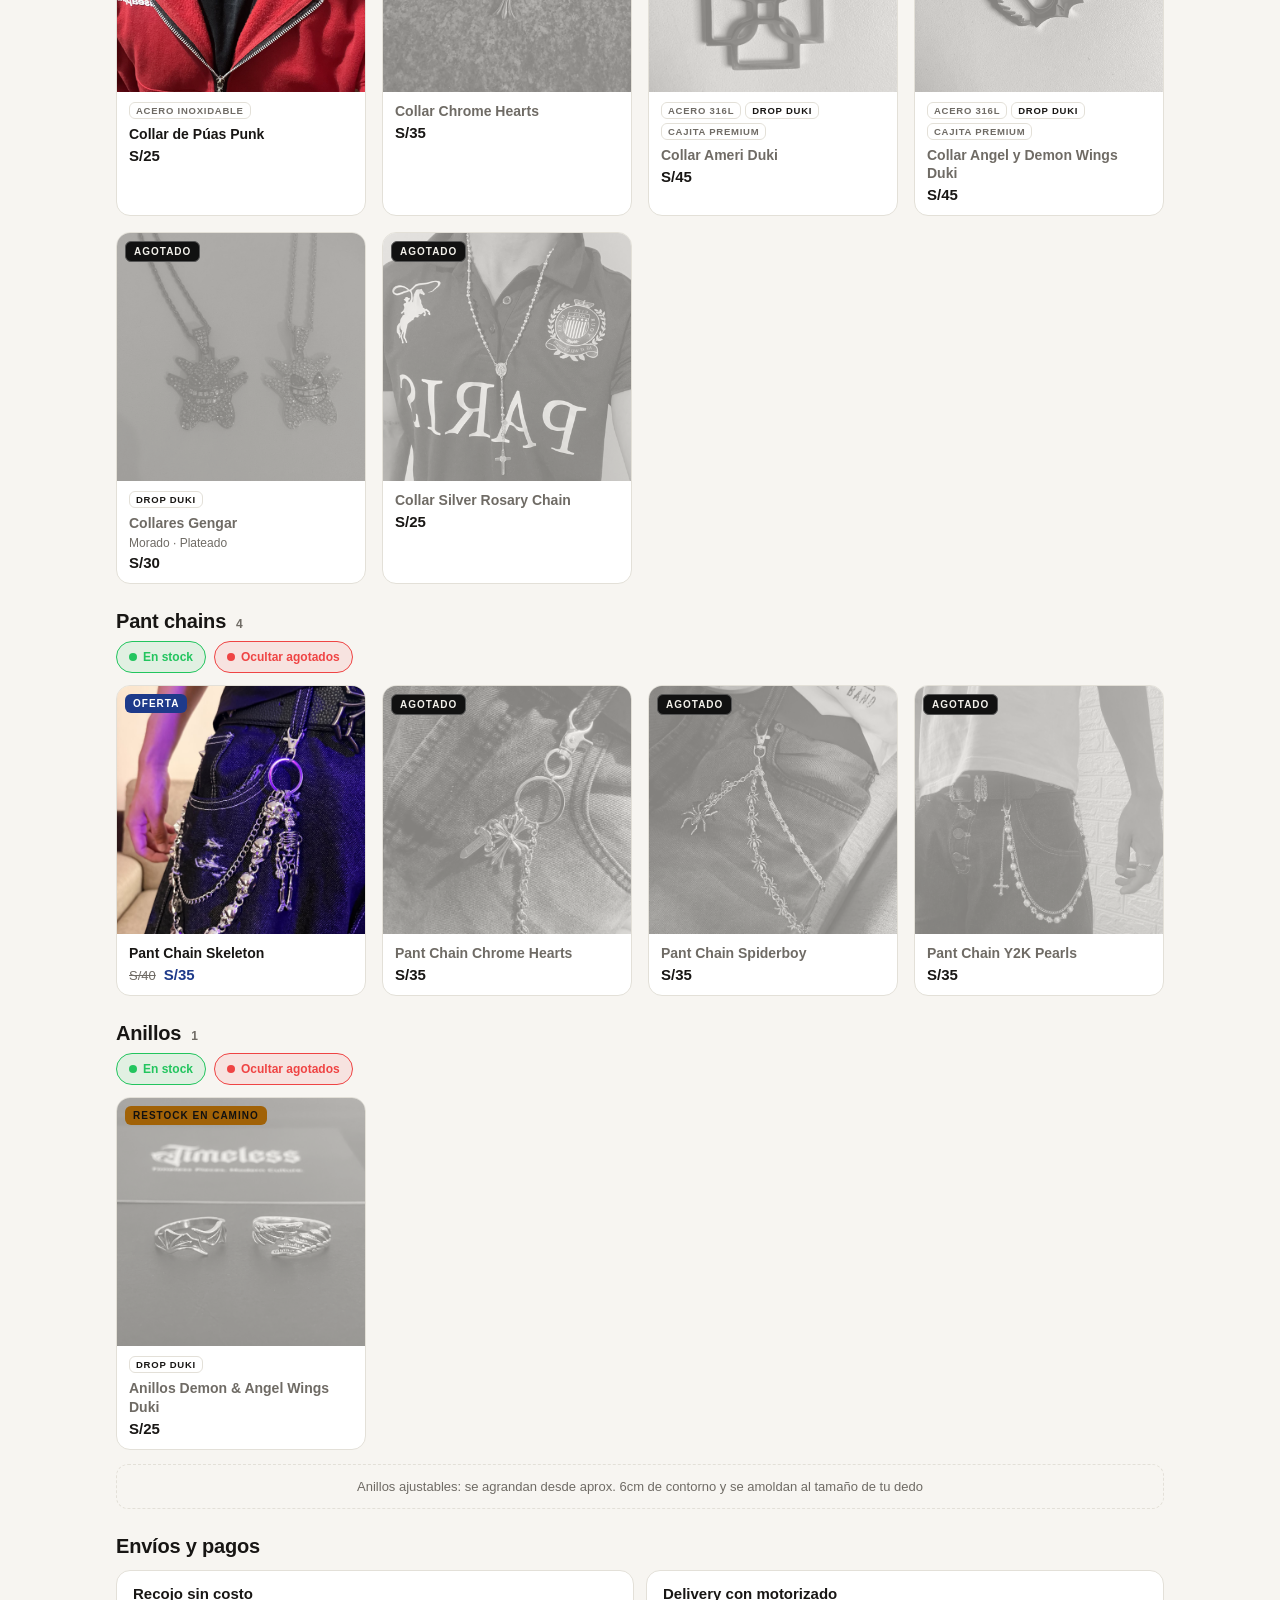
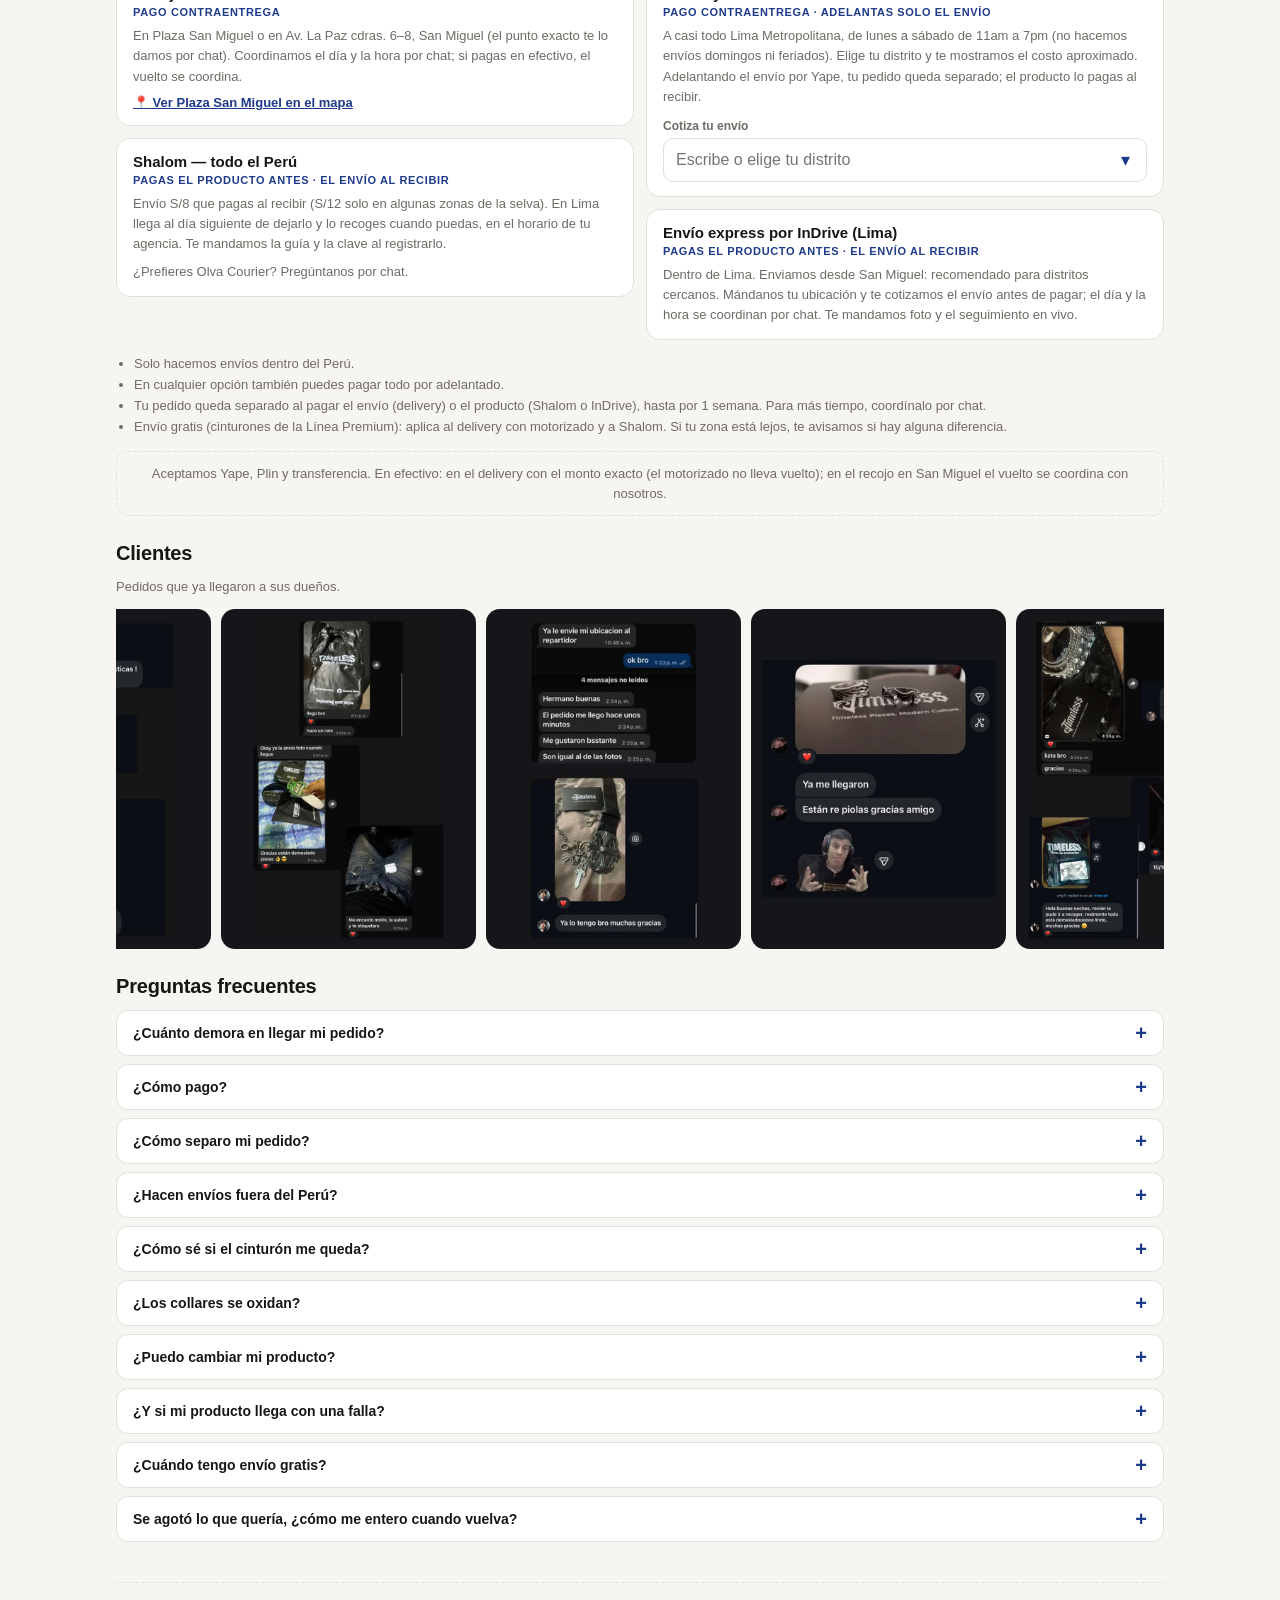
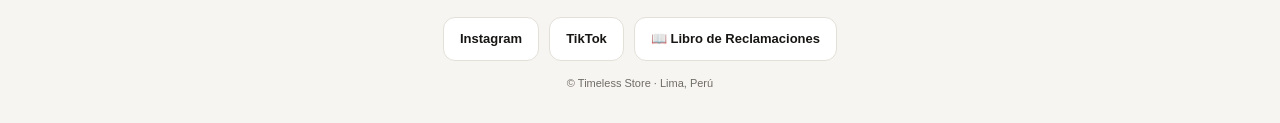
==== commit 4482cf77: "Cyber Wow 2-6 nov: precios con fecha, etiqueta CYBER WOW azul, banner recortado, franja, boton Ver c" ====
--- a/index.html
+++ b/index.html
@@ -79,8 +79,8 @@
     <h1>Cinturones, collares, pant chains y más</h1>
     <p>Elige lo que te guste, arma tu pedido, cotiza tu envío y lo coordinamos por WhatsApp o Instagram.</p>
     <!-- Aparece solo cuando hay promos activas (promos.csv) -->
+    <div id="heroPromo"></div>
     <div id="heroDrop"></div>
-    <div id="heroPromo"></div>
     <div class="hero-cta">
       <a class="btn btn-primario" href="#catalogo" data-scroll="cat-mas-vendidos">Ver catálogo</a>
       <!-- Escríbenos: se elige WhatsApp o Instagram (Instagram abre directo el chat) -->
--- a/style.css
+++ b/style.css
@@ -1437,22 +1437,22 @@
 /* Portada con banner de campaña (config.js, HERO_FOTOS): la imagen se ve ENTERA.
    Celular: el banner cuadrado arriba (casi sin desvanecer) y el texto debajo.
    PC: el banner cuadrado a la izquierda, fundido con el oscuro por la derecha. */
-.hero.hero-campana{padding-top:0;}
-.hero.hero-campana::before{content:"";display:block;padding-top:calc(100% + 40px);}
-.hero.hero-campana .hero-foto-fondo{display:none;}
-.hero.hero-campana .hero-foto{
+.hero.hero-banner{padding-top:0;}
+.hero.hero-banner::before{content:"";display:block;padding-top:calc(100% / var(--hero-ratio, 1) + 40px);}
+.hero.hero-banner .hero-foto-fondo{display:none;}
+.hero.hero-banner .hero-foto{
   left:0;right:0;top:0;
   width:100%;height:auto;
-  aspect-ratio:1/1;
+  aspect-ratio:var(--hero-ratio, 1);
   object-fit:cover;
   -webkit-mask-image:linear-gradient(180deg,#000 90%,transparent 100%);
   mask-image:linear-gradient(180deg,#000 90%,transparent 100%);
 }
-.hero.hero-campana .hero-eyebrow{margin-top:-6px;}
+.hero.hero-banner .hero-eyebrow{margin-top:-6px;}
 @media (min-width:760px){
-  .hero.hero-campana{padding:34px 28px 28px 50%;}
-  .hero.hero-campana::before{display:none;}
-  .hero.hero-campana .hero-foto{
+  .hero.hero-banner{padding:34px 28px 28px 50%;}
+  .hero.hero-banner::before{display:none;}
+  .hero.hero-banner .hero-foto{
     right:auto;bottom:0;left:0;
     width:52%;height:100%;
     aspect-ratio:auto;
@@ -1461,7 +1461,7 @@
     -webkit-mask-image:linear-gradient(90deg,#000 80%,transparent 100%);
     mask-image:linear-gradient(90deg,#000 80%,transparent 100%);
   }
-  .hero.hero-campana .hero-eyebrow{margin-top:0;}
+  .hero.hero-banner .hero-eyebrow{margin-top:0;}
 }
 
 /* Lanzamiento programado (NEW DROP): oscuro antes de la hora, con las fotos visibles */
@@ -1478,3 +1478,7 @@
 .frase-guia{text-align:left;}
 .frase-guia b{display:block;color:var(--bone);margin-bottom:4px;}
 .frase-guia p{margin:6px 0 0;}
+
+/* Cyber Wow: etiqueta y botón azules (el mismo azul de "Arma tu combo") */
+.tag-cyber{background:#2563eb;color:#fff;box-shadow:0 0 12px rgba(37,99,235,.7);}
+.hero-promo.hero-cyber{background:var(--accent);}
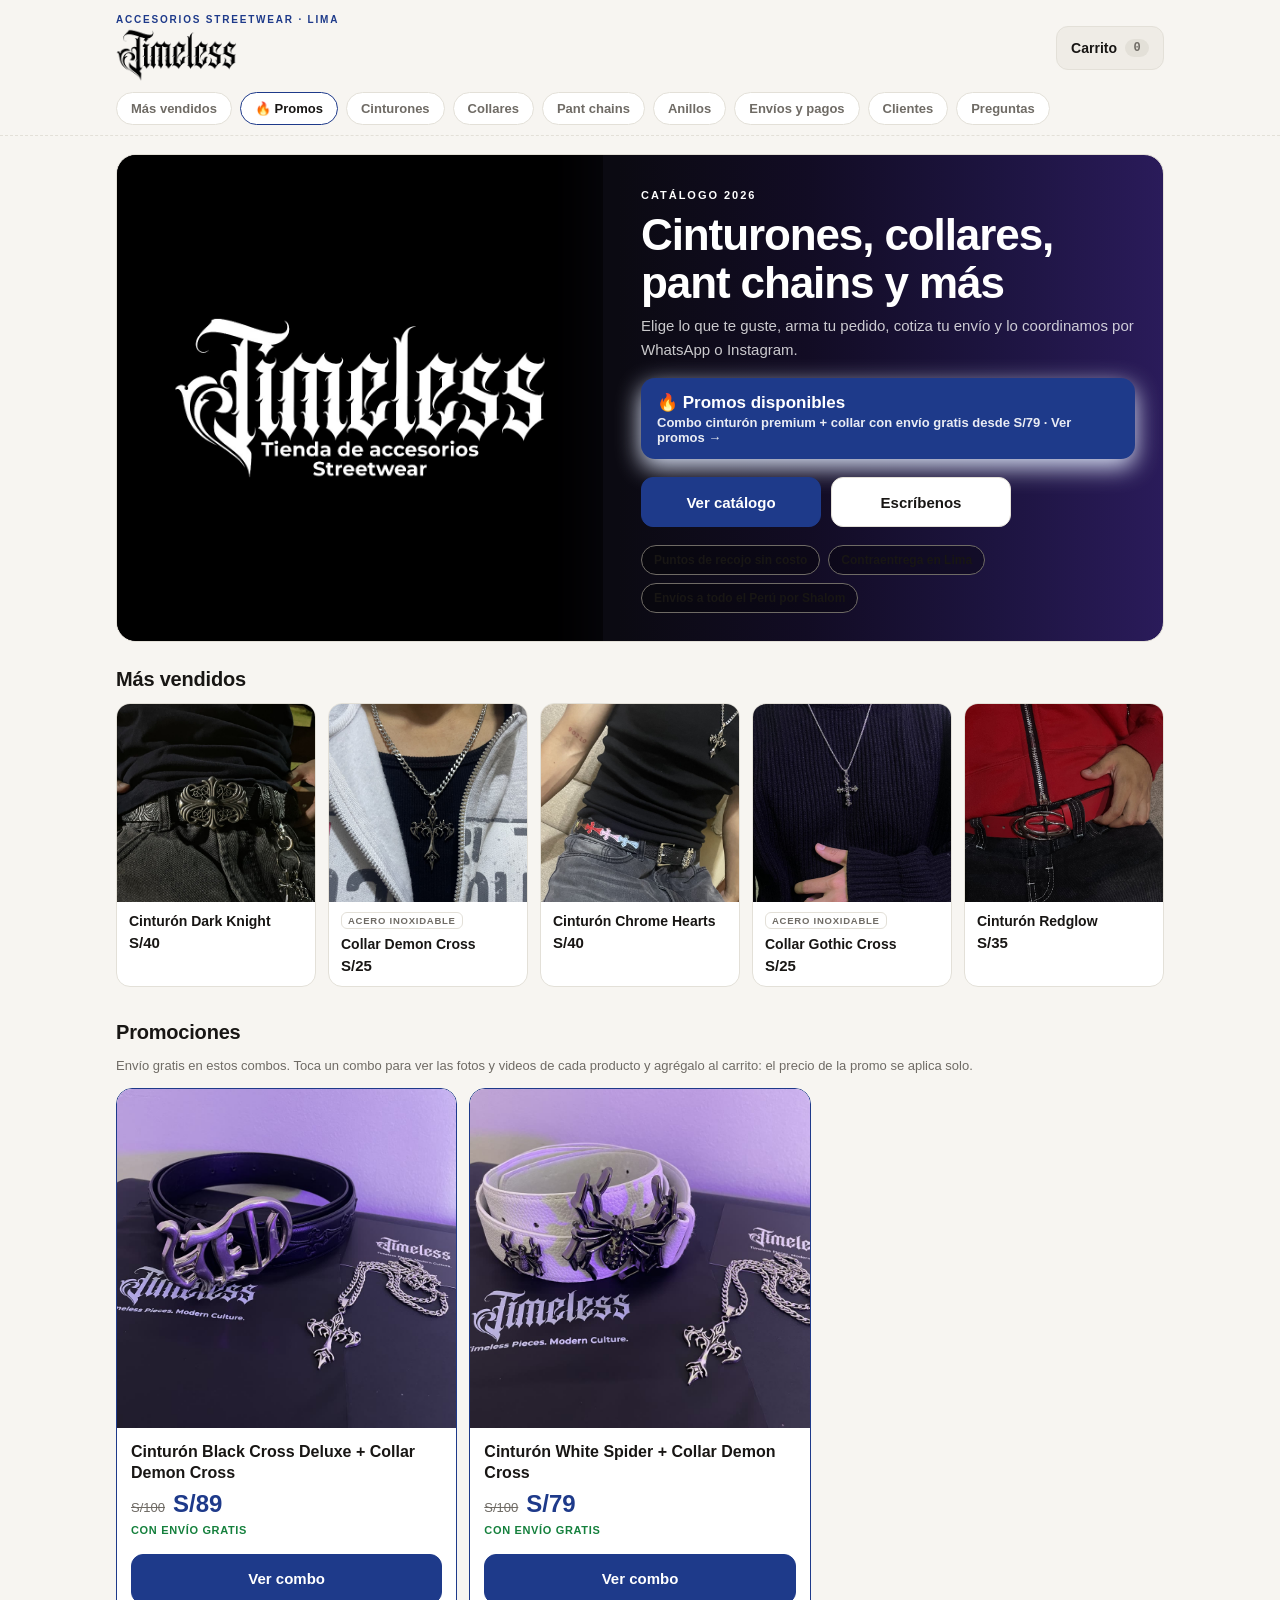
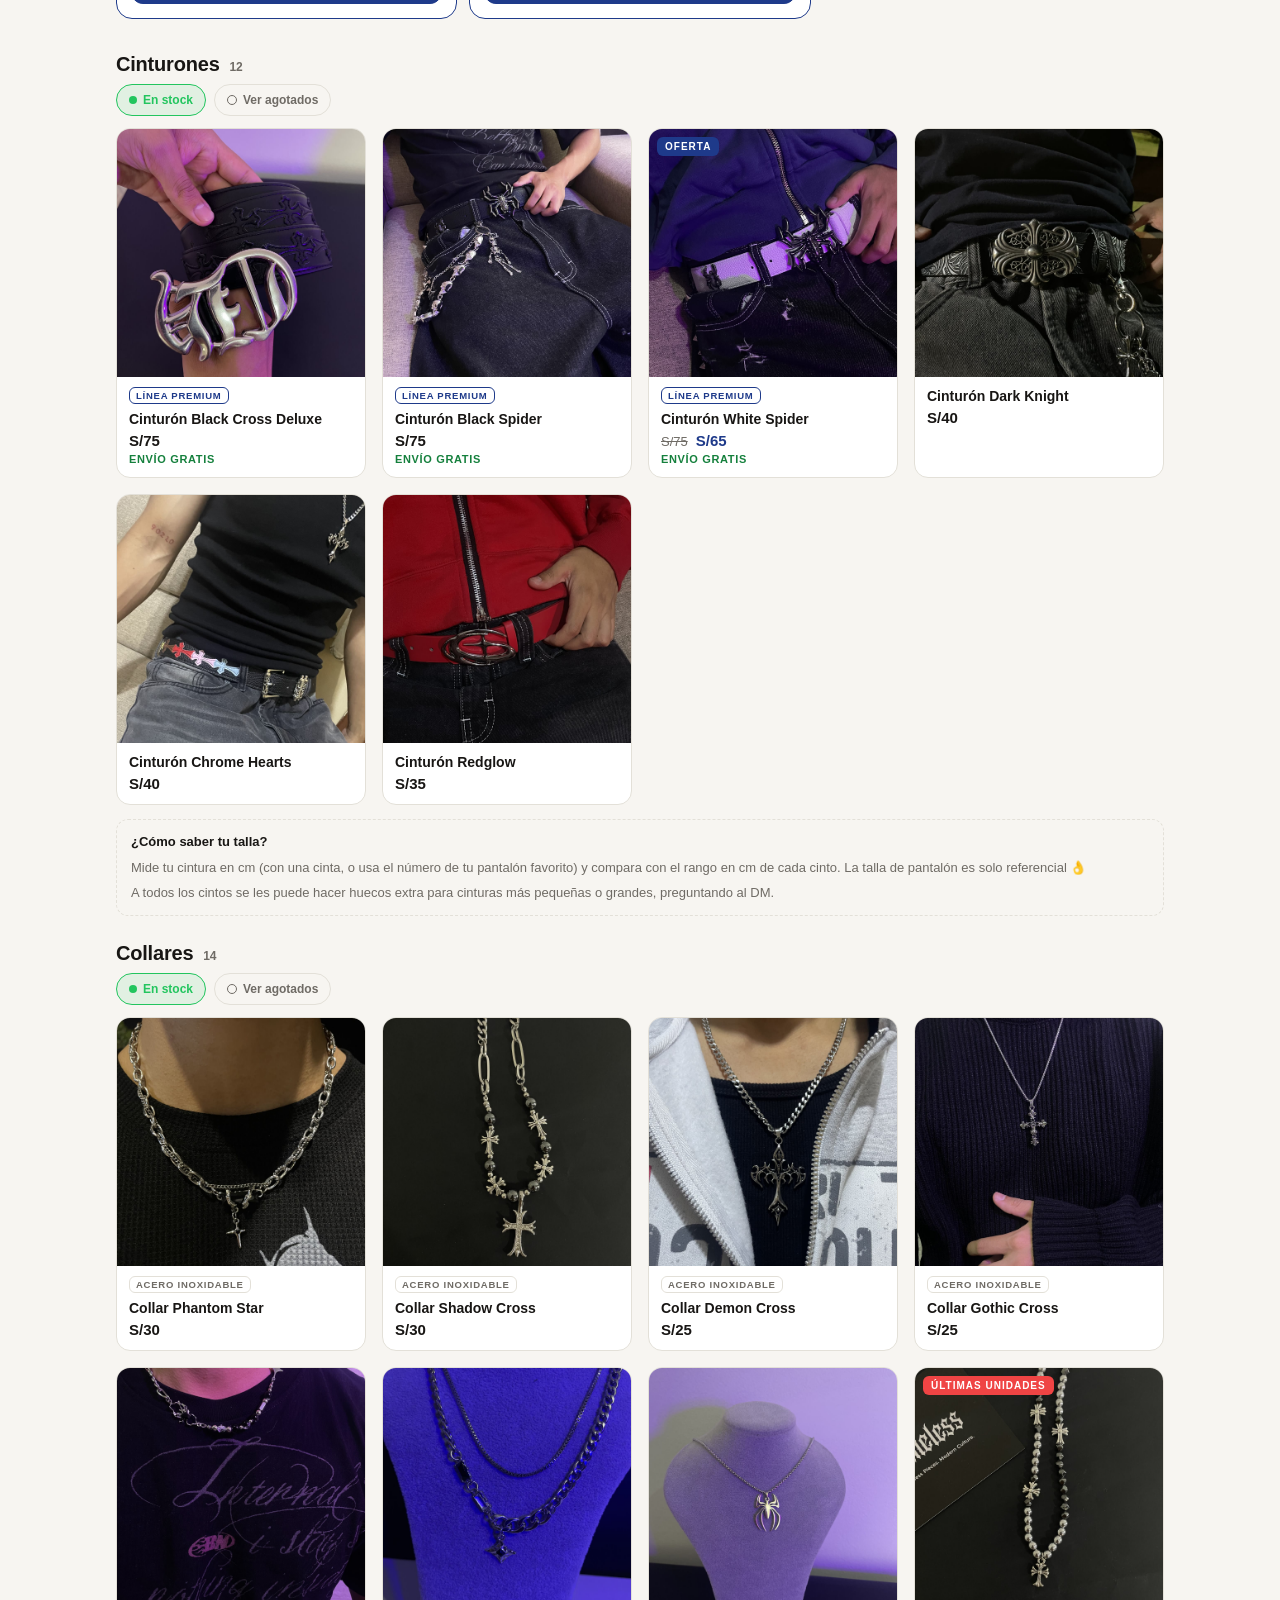
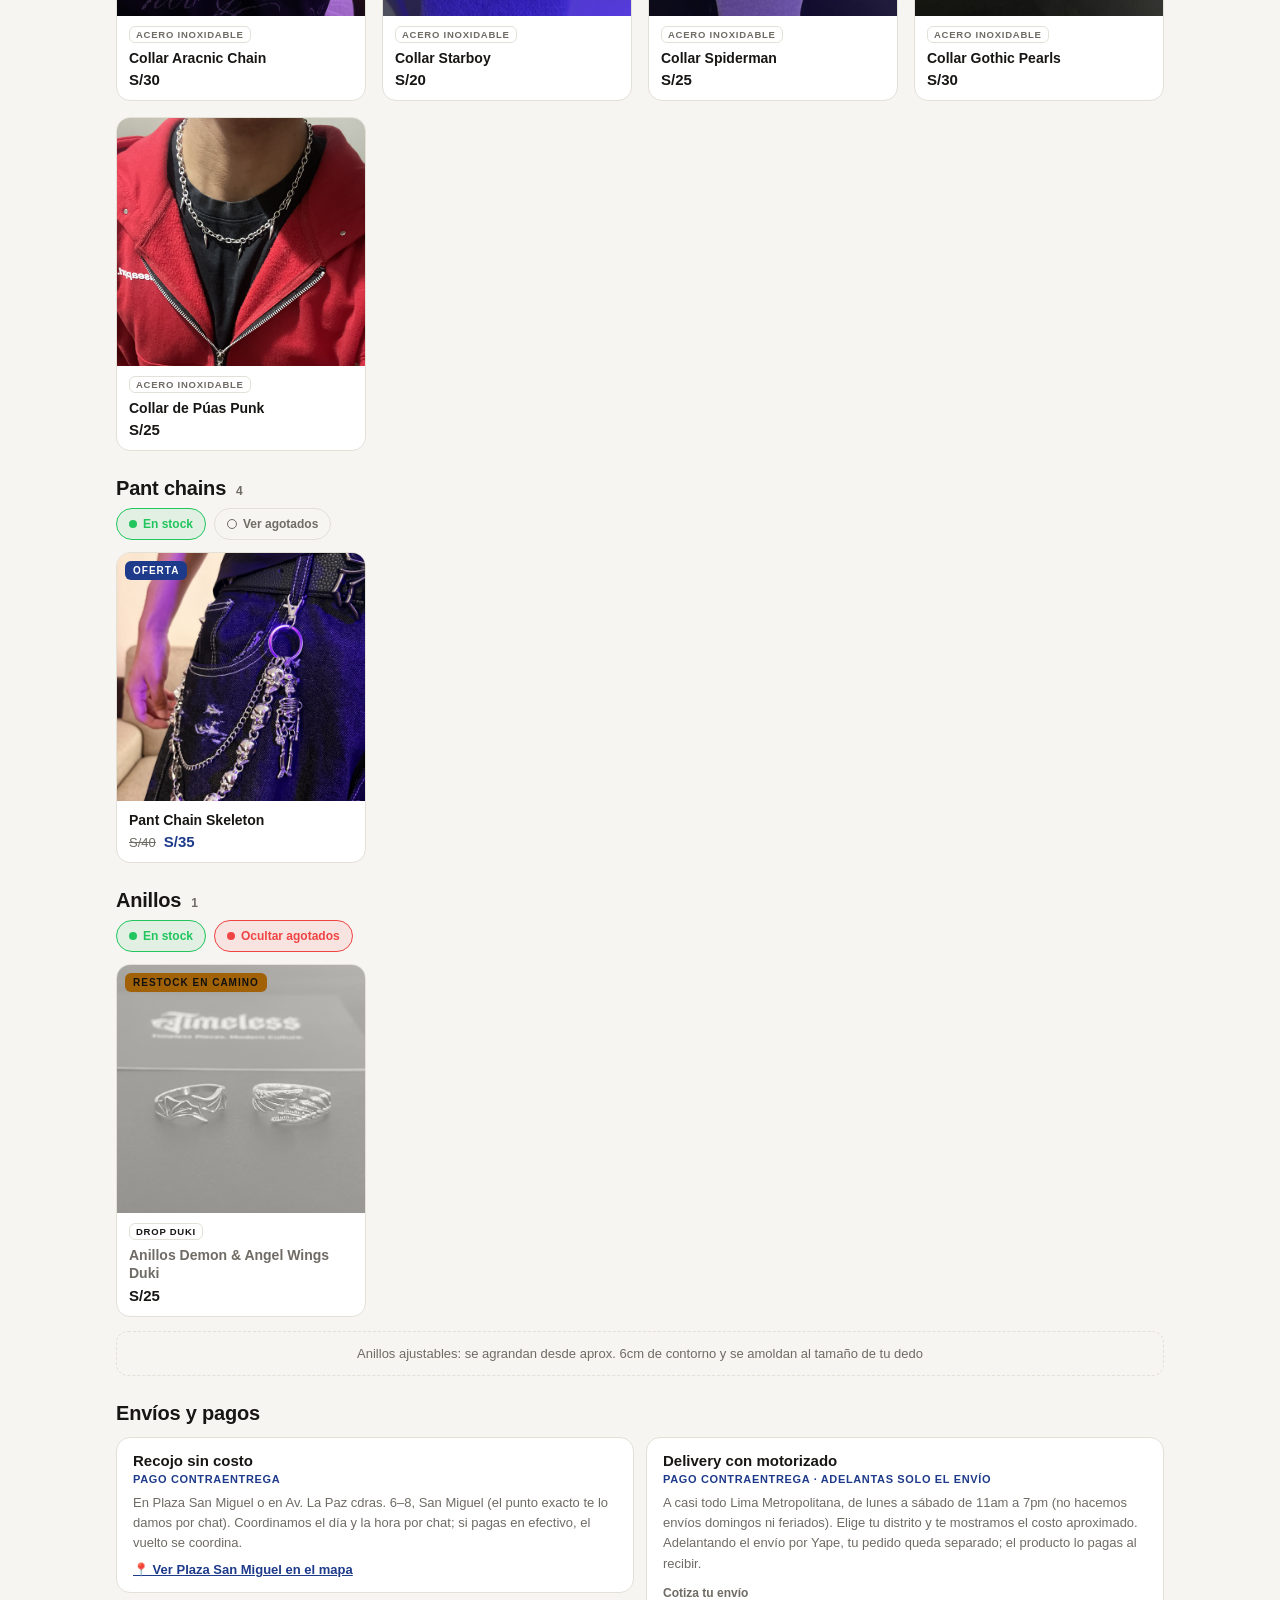
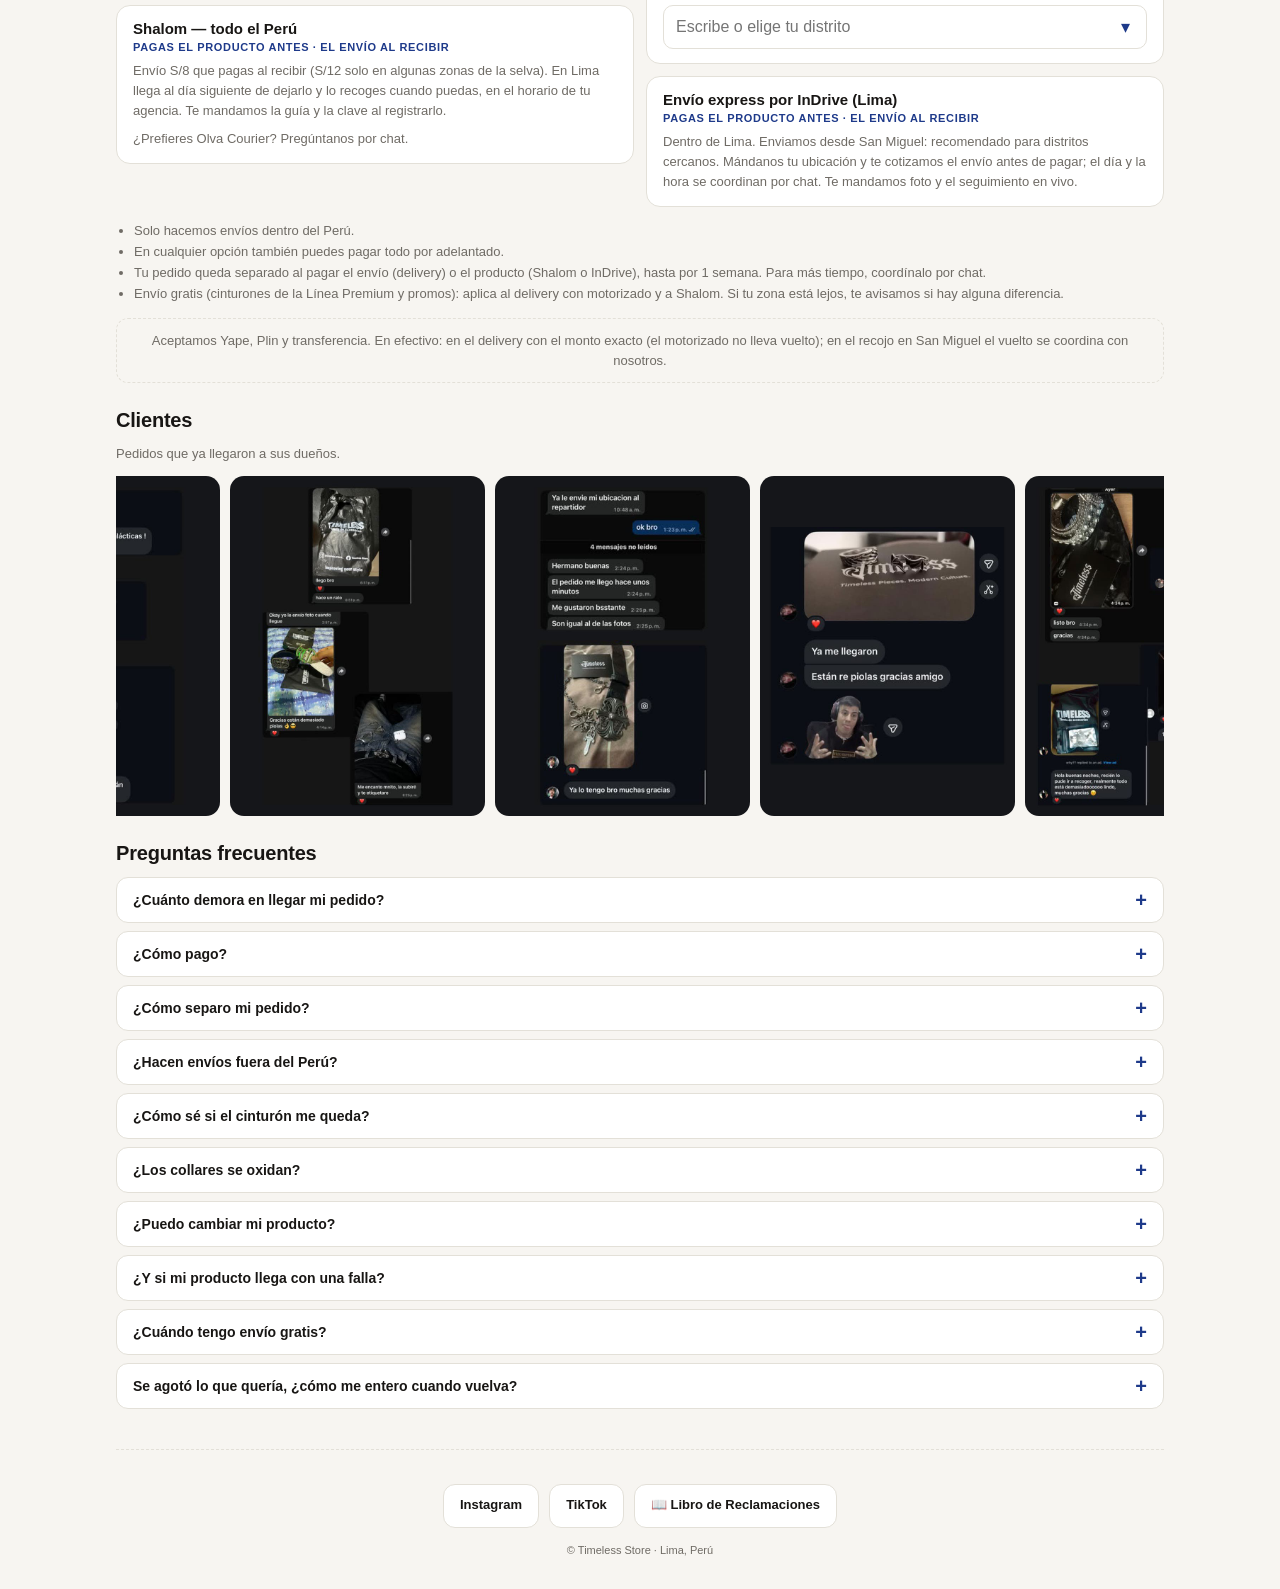
==== commit 2edcfc30: "Carrito animado: la foto vuela al carrito al agregar (producto y combo), el numero rebota, y barra f" ====
--- a/index.html
+++ b/index.html
@@ -234,6 +234,7 @@
   </div>
 </div>
 
+<a class="barra-carrito" id="barraCarrito" href="#/carrito" aria-label="Ver carrito"><span class="barra-izq">🛒 <span id="barraTxt">Ver carrito</span></span><span class="barra-der"><b id="barraTotal" class="mono"></b> ›</span></a>
 <div class="toast" id="toast" role="status" aria-live="polite"></div>
 
 <!-- Estadísticas sin cookies (GoatCounter): https://timeless.goatcounter.com -->
--- a/style.css
+++ b/style.css
@@ -818,6 +818,12 @@
 .linea-sub{font-size:12px;color:var(--muted);margin-top:2px;}
 .linea.fuera .linea-nombre{color:var(--muted);text-decoration:line-through;}
 .linea.fuera img{opacity:.4;filter:grayscale(1);}
+.linea.fuera{opacity:.7;}
+.fuera-titulo{margin-top:14px;font-size:11px;font-weight:700;letter-spacing:.06em;text-transform:uppercase;color:var(--muted);}
+.quitar-x{width:34px;height:34px;border-radius:50%;border:1px solid var(--line);background:transparent;color:var(--muted);font-size:15px;line-height:1;cursor:pointer;}
+.quitar-x:hover{color:var(--bone);border-color:var(--muted);}
+/* Etiqueta roja temporal (ej. ÚLTIMO DÍA DE CYBER) */
+.tag-ultimo{background:#dc2626;color:#fff;box-shadow:0 0 12px rgba(220,38,38,.7);}
 .linea-der{text-align:right;}
 .linea-total{font-size:14px;font-weight:800;margin-bottom:6px;}
 .cant{display:inline-flex;align-items:center;border:1px solid var(--line);border-radius:10px;overflow:hidden;}
@@ -1482,3 +1488,55 @@
 /* Cyber Wow: etiqueta y botón azules (el mismo azul de "Arma tu combo") */
 .tag-cyber{background:#2563eb;color:#fff;box-shadow:0 0 12px rgba(37,99,235,.7);}
 .hero-promo.hero-cyber{background:var(--accent);}
+/* Último día de la campaña: botón y franja en rojo */
+.hero-promo.hero-cyber.hero-urgente{background:#dc2626;box-shadow:0 0 22px rgba(220,38,38,.55);}
+.franja.franja-urgente{background:#dc2626;}
+
+/* ---------- Barra fija del carrito (solo celular) ---------- */
+/* Aparece abajo cuando el carrito tiene productos: "Ver carrito · 2 productos · S/124". */
+.barra-carrito{display:none;}
+@media (max-width:767px){
+  .barra-carrito{
+    display:flex;
+    align-items:center;
+    justify-content:space-between;
+    gap:12px;
+    position:fixed;
+    left:12px;
+    right:12px;
+    bottom:calc(env(safe-area-inset-bottom, 0px) + 12px);
+    z-index:40;
+    min-height:50px;
+    padding:0 16px;
+    border-radius:14px;
+    background:var(--accent);
+    color:#fff;
+    font-size:15px;
+    font-weight:700;
+    text-decoration:none;
+    box-shadow:0 6px 20px rgba(0,0,0,.45);
+    visibility:hidden;
+    transform:translateY(140%);
+    transition:transform .3s ease, visibility 0s linear .3s;
+  }
+  .barra-carrito.ver{visibility:visible;transform:none;transition:transform .3s ease;}
+  /* Con una ficha, un combo o el carrito abiertos (la página queda fija), la barra no va. */
+  body.sin-scroll .barra-carrito{visibility:hidden;transform:translateY(140%);transition:none;}
+  /* Que no tape el pie de página ni las últimas tarjetas, y que el avisito suba. */
+  body.con-barra{padding-bottom:calc(env(safe-area-inset-bottom, 0px) + 86px);}
+  body.con-barra .toast{bottom:calc(env(safe-area-inset-bottom, 0px) + 78px);}
+}
+@media (prefers-reduced-motion: reduce){ .barra-carrito, .barra-carrito.ver{transition:none;} }
+
+/* Foto que "vuela" al carrito al agregar un producto (ver volarAlCarrito en app.js). */
+.vuela{
+  position:fixed;
+  z-index:90;
+  width:64px;
+  height:64px;
+  object-fit:cover;
+  border-radius:12px;
+  border:2px solid var(--bone);
+  box-shadow:0 8px 24px rgba(0,0,0,.5);
+  pointer-events:none;
+}
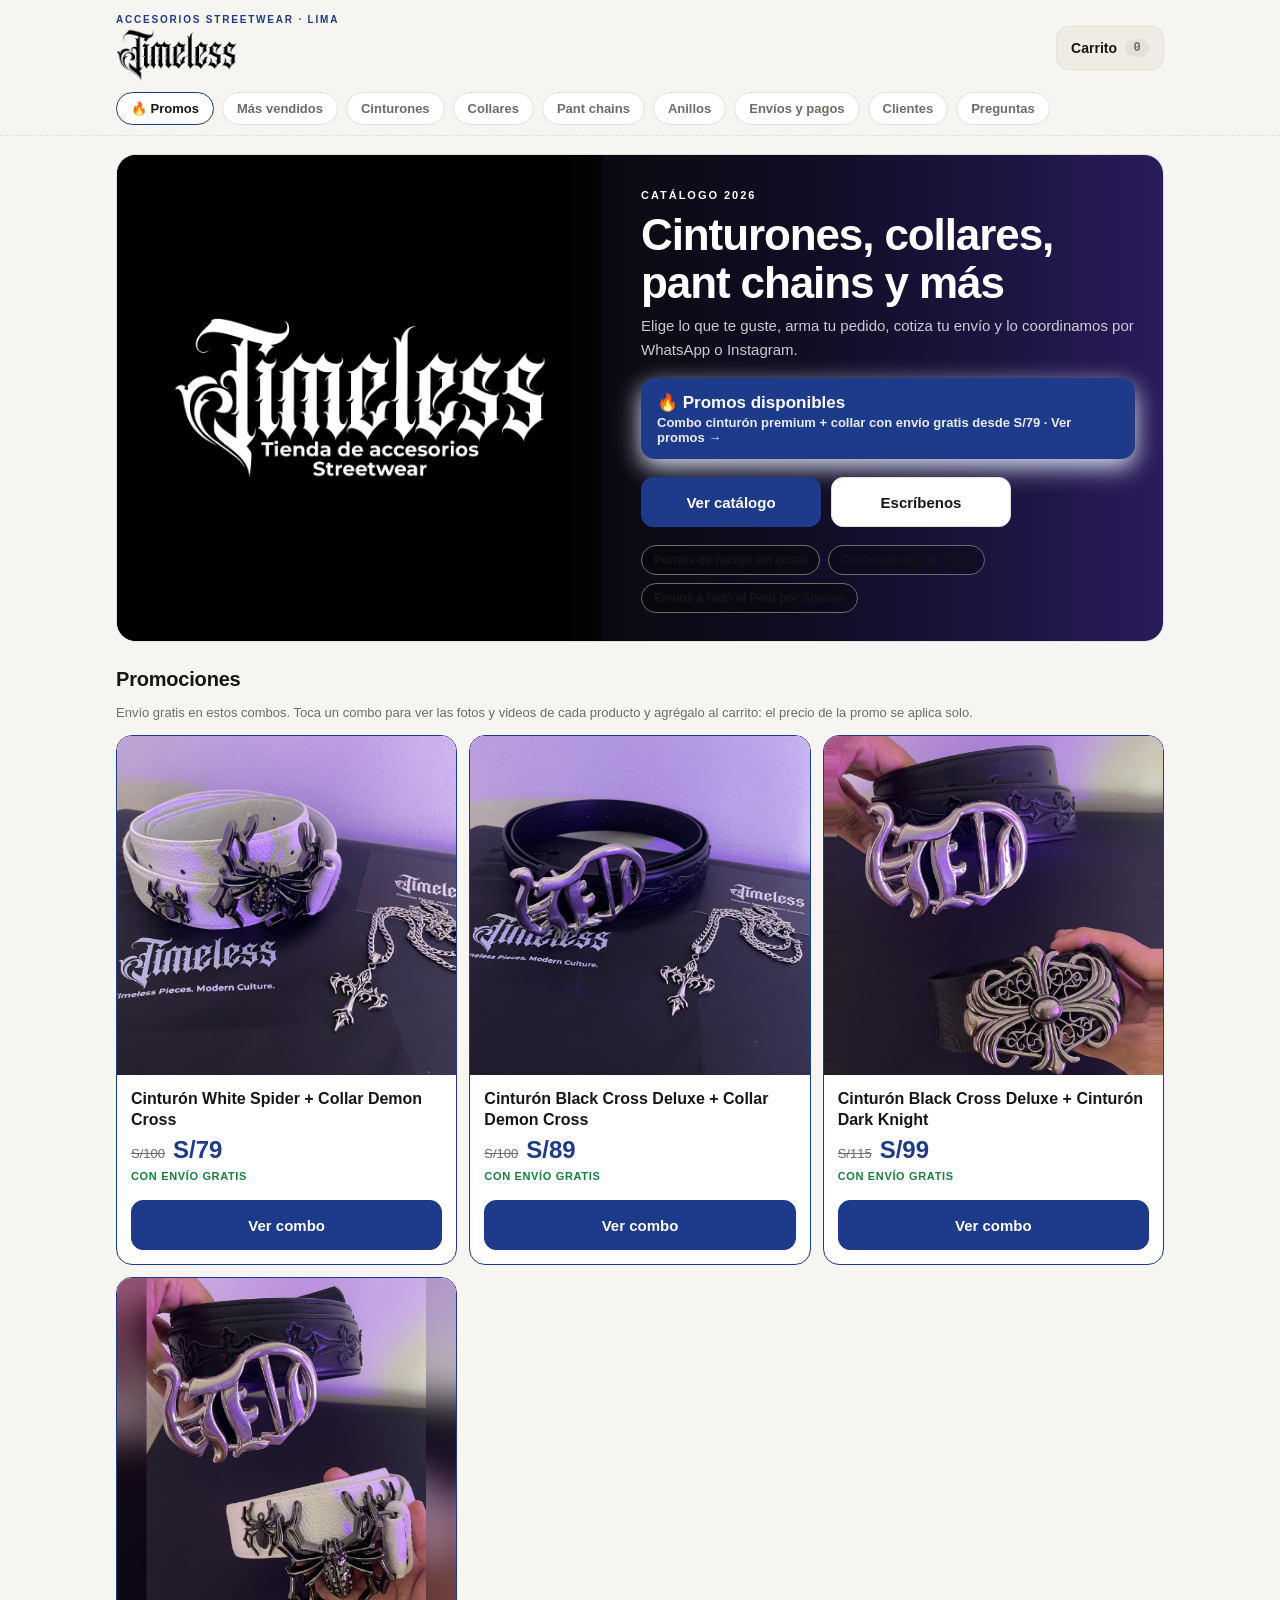
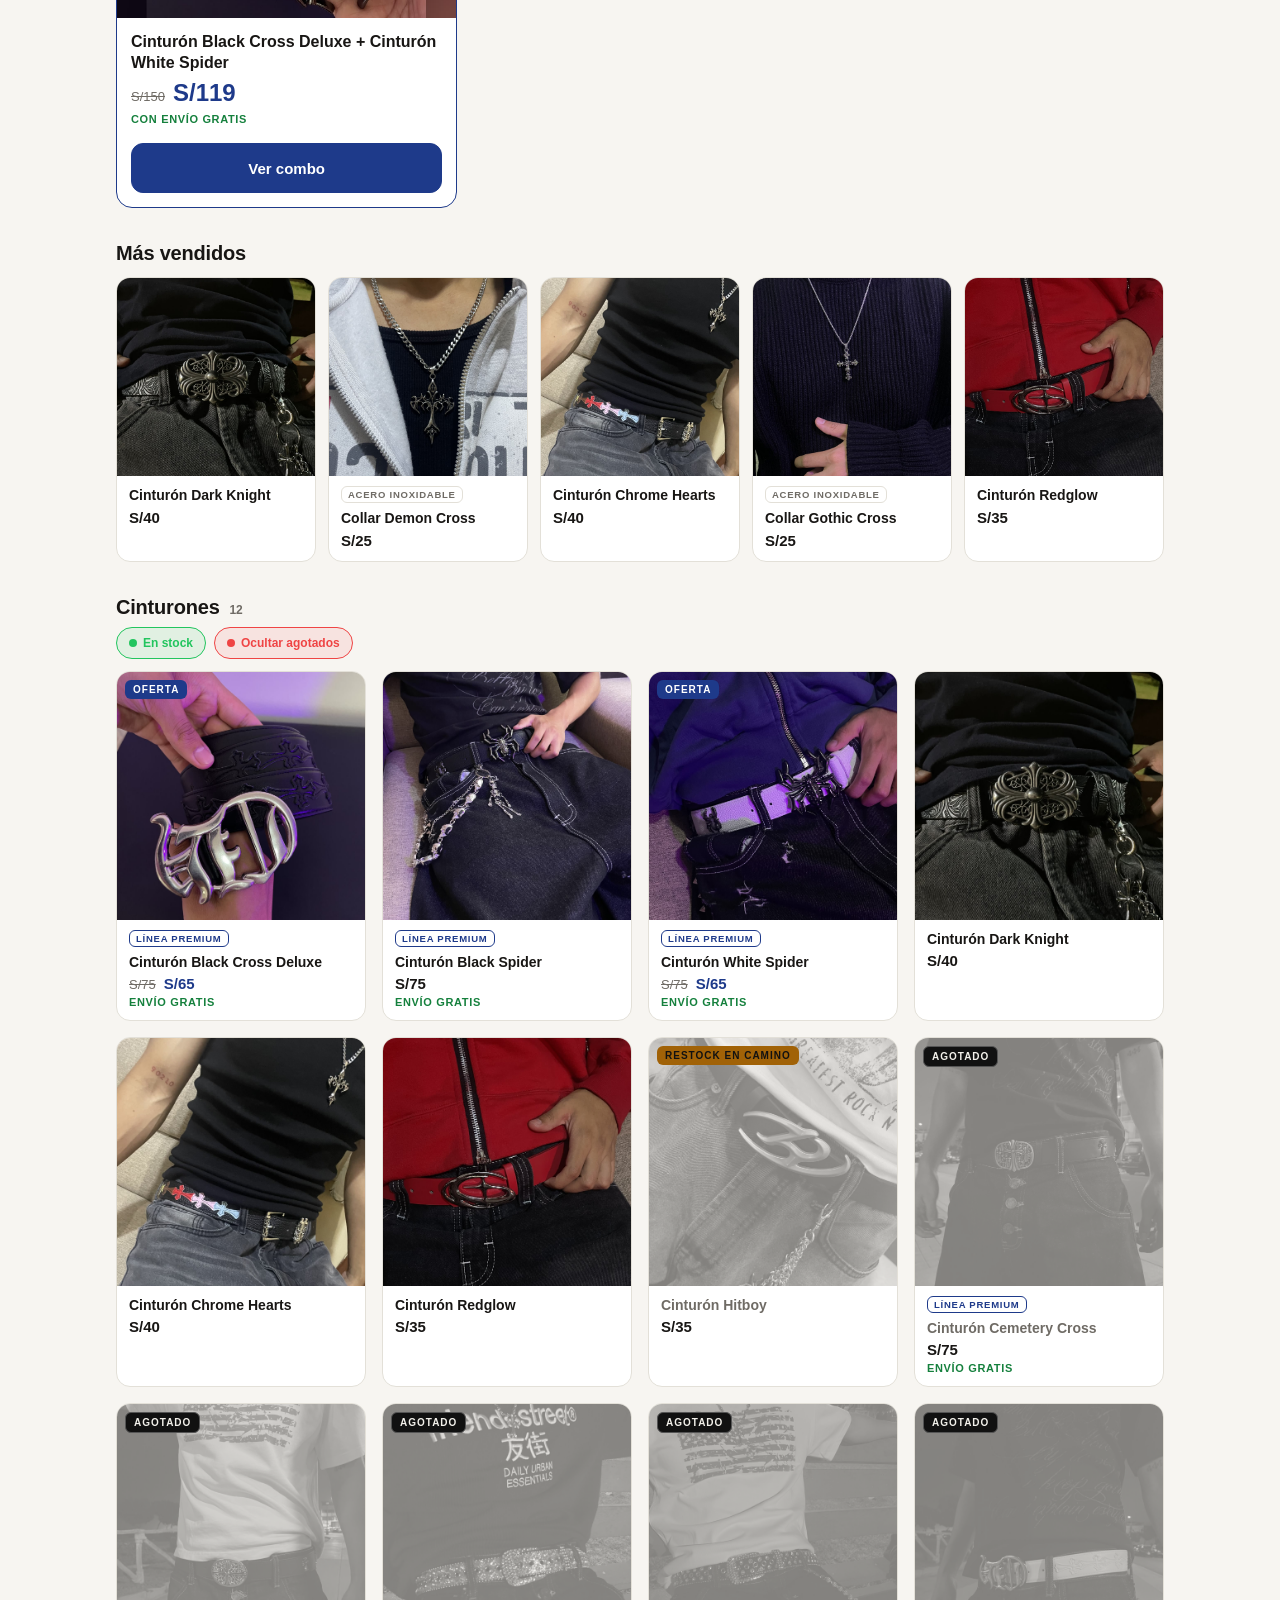
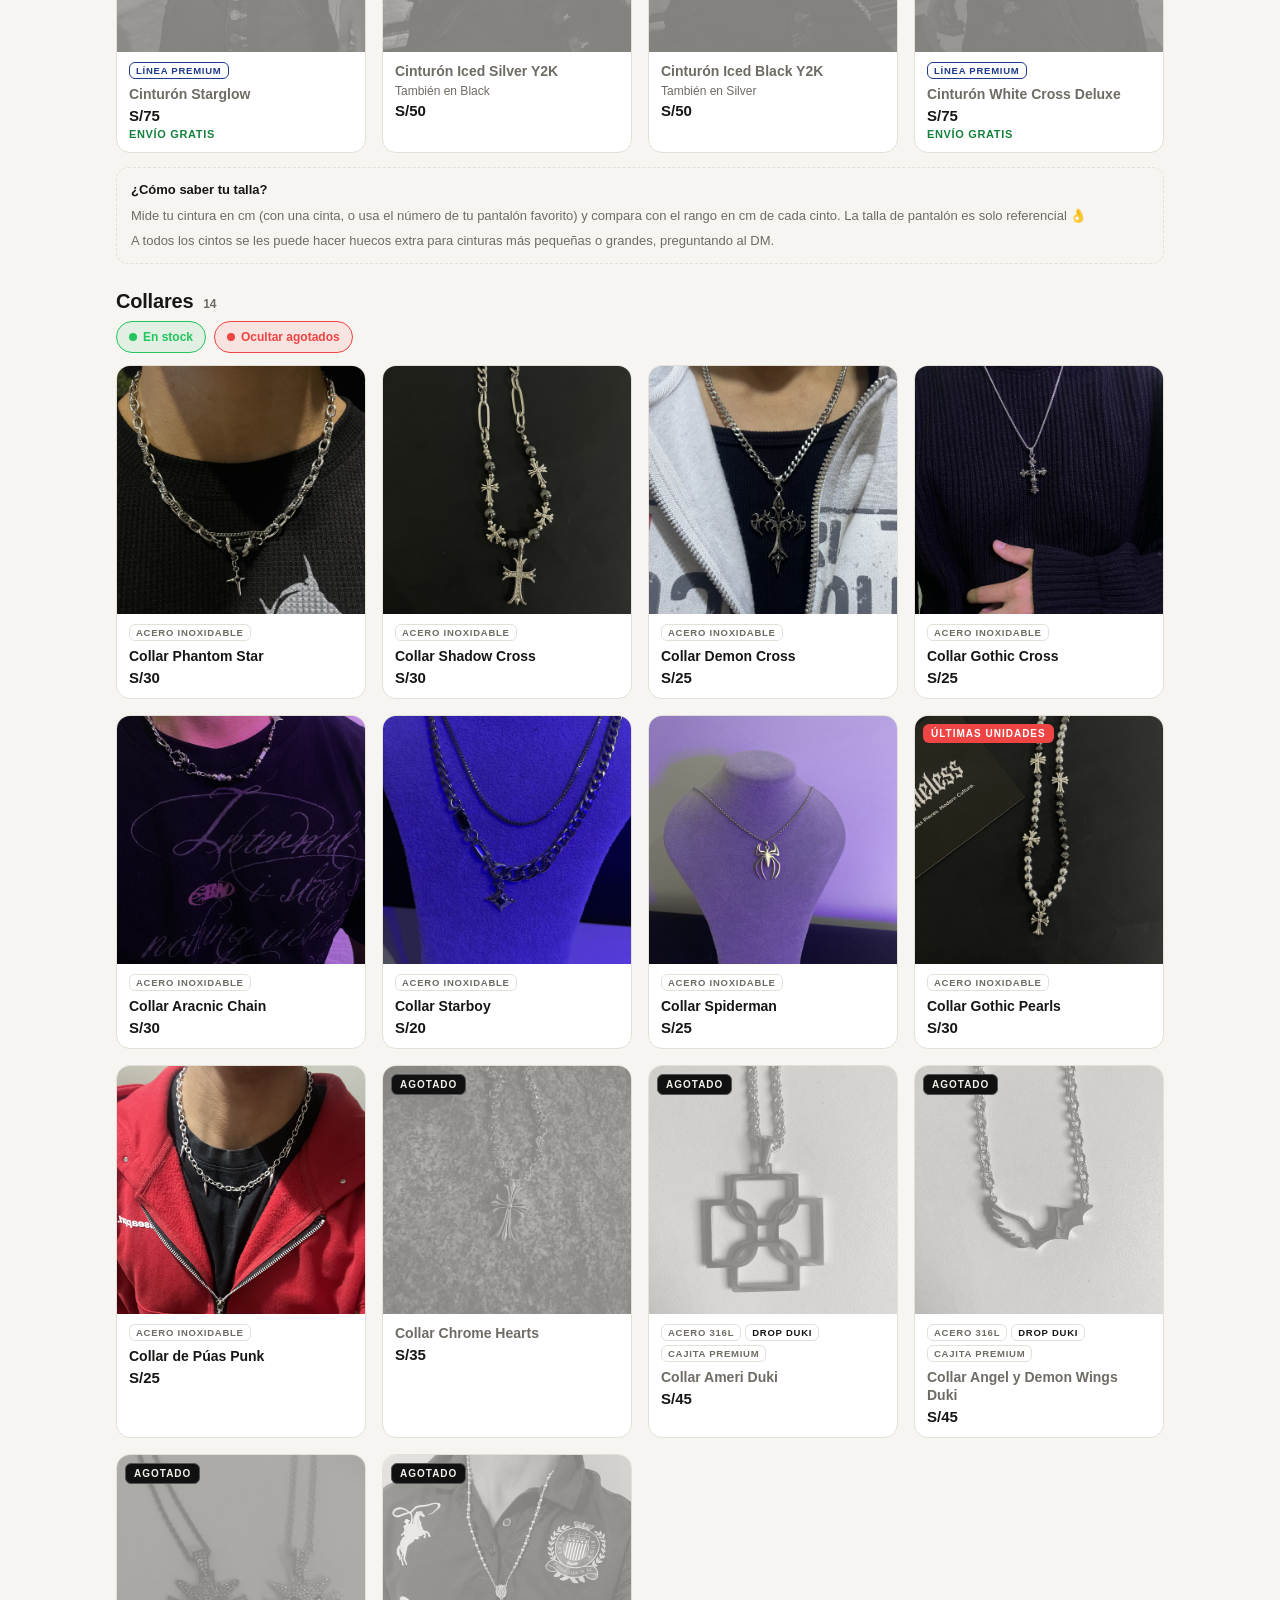
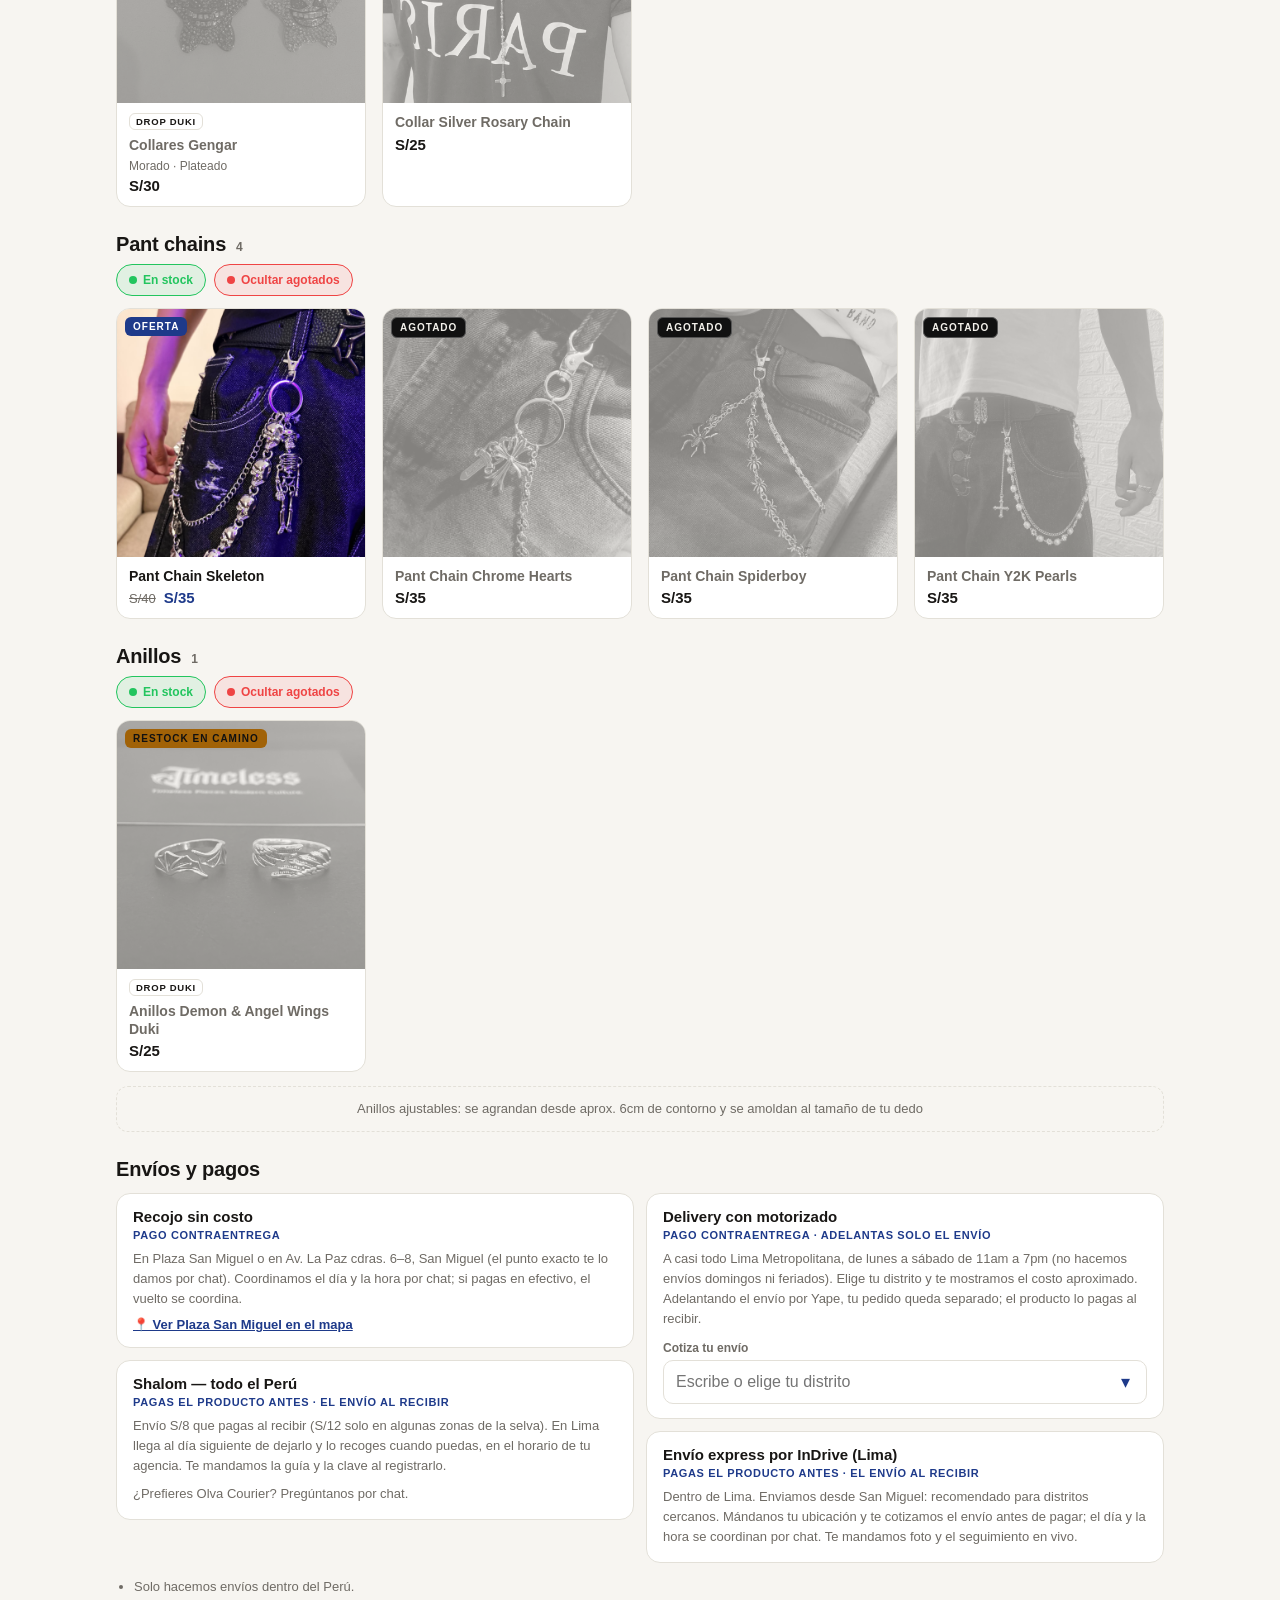
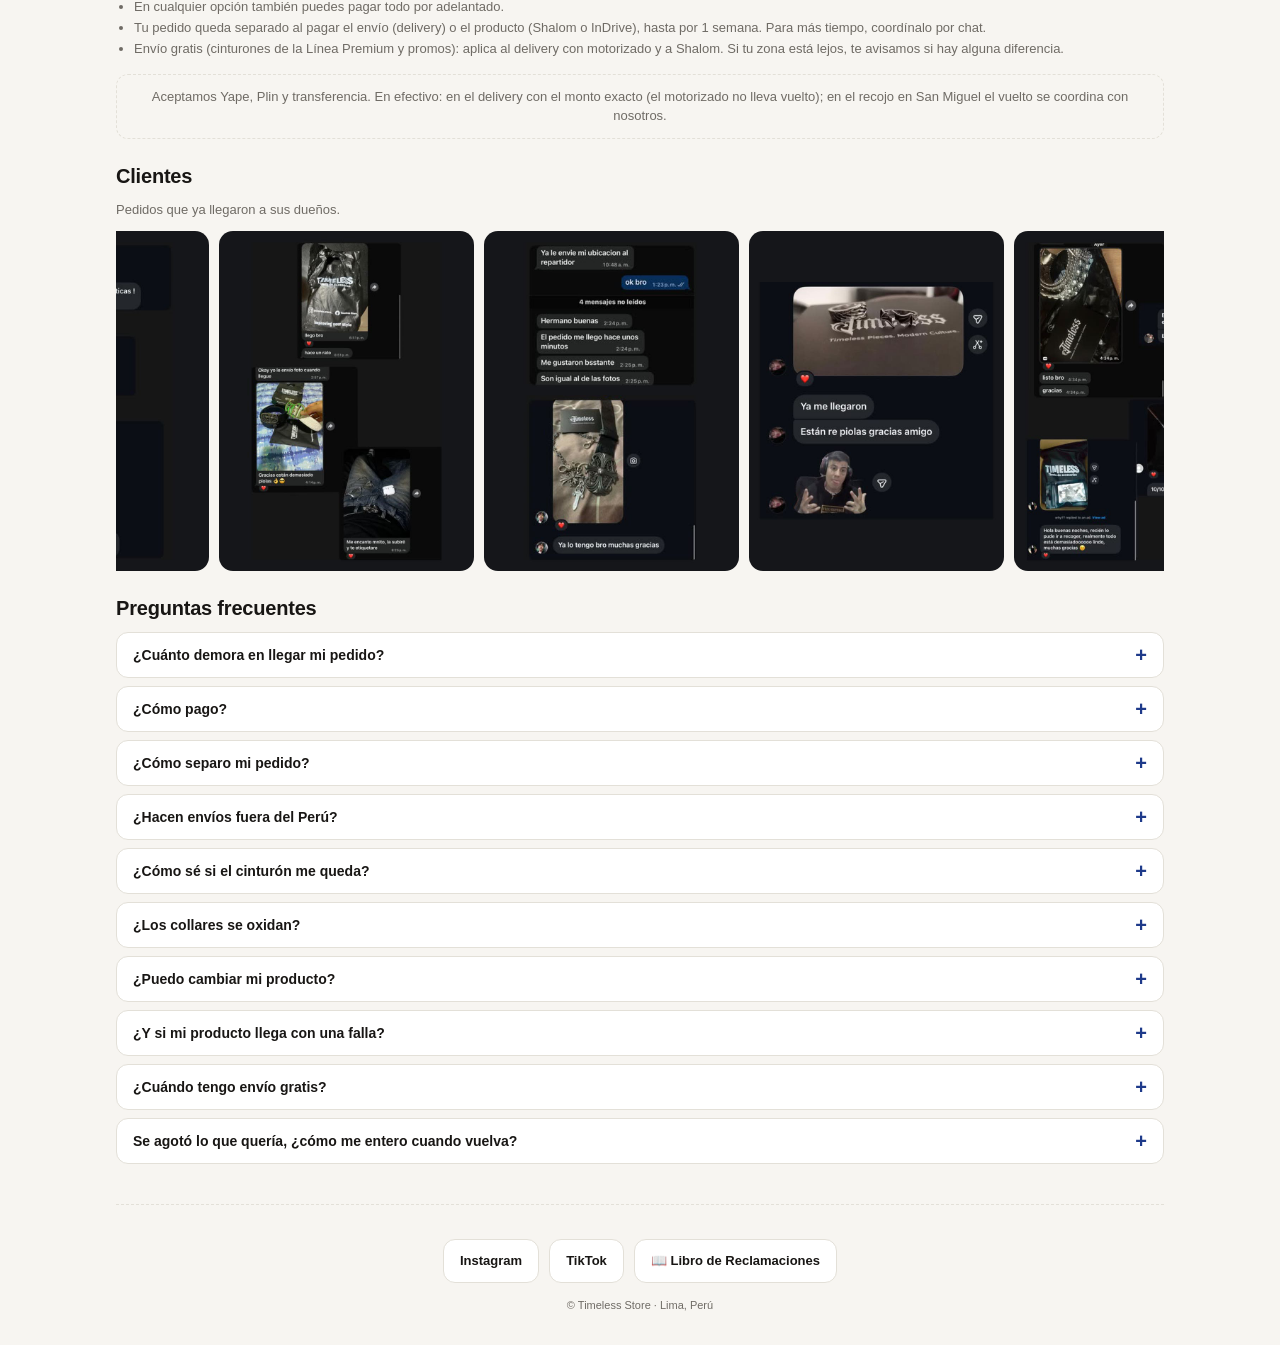
==== commit 02a76657: "Aviso Volvieron los anillos Duki hasta el 02/12 Co-Authored-By: Claude Opus 5.5 <noreply@anthropic.c" ====
--- a/index.html
+++ b/index.html
@@ -1,273 +1,273 @@
-<!DOCTYPE html>
-<html lang="es">
-<head>
-<meta charset="UTF-8">
-<!-- Sin zoom de la página (ni doble toque ni pellizco): el zoom solo existe en las fotos de los productos (ver app.js). -->
-<meta name="viewport" content="width=device-width, initial-scale=1.0, maximum-scale=1.0, user-scalable=no, viewport-fit=cover">
-<title>Timeless Store — Catálogo</title>
-<meta name="description" content="Accesorios de streetwear en Lima: cinturones, collares, pant chains y más. Arma tu pedido, cotiza tu envío y lo coordinamos por WhatsApp o Instagram.">
-<link rel="canonical" href="https://timeless-store.github.io/timeless-catalogo/">
-<meta name="robots" content="index, follow">
-<script type="application/ld+json">
-{"@context":"https://schema.org","@type":"Store","name":"Timeless Store","description":"Tienda de accesorios streetwear en Lima: cinturones, collares y pant chains.","url":"https://timeless-store.github.io/timeless-catalogo/","logo":"https://timeless-store.github.io/timeless-catalogo/icon-512.png","image":"https://timeless-store.github.io/timeless-catalogo/og-imagen.jpg","address":{"@type":"PostalAddress","addressLocality":"San Miguel","addressRegion":"Lima","addressCountry":"PE"},"areaServed":"PE","sameAs":["https://www.instagram.com/timeless.store._/","https://www.tiktok.com/@timeless.store._"]}
-</script>
-
-<!-- PWA -->
-<link rel="manifest" href="manifest.json">
-<meta name="theme-color" content="#141414" media="(prefers-color-scheme: dark)">
-<meta name="theme-color" content="#f7f5f1" media="(prefers-color-scheme: light)">
-<meta name="mobile-web-app-capable" content="yes">
-<meta name="apple-mobile-web-app-capable" content="yes">
-<meta name="apple-mobile-web-app-status-bar-style" content="black-translucent">
-<meta name="apple-mobile-web-app-title" content="Timeless">
-<link rel="apple-touch-icon" href="apple-touch-icon.png">
-<link rel="icon" type="image/png" href="favicon.png">
-
-<!-- Vista previa al compartir el link (WhatsApp, Instagram, Facebook). La imagen
-     va con dirección completa porque esas apps no entienden direcciones cortas. -->
-<meta property="og:type" content="website">
-<meta property="og:site_name" content="Timeless Store">
-<meta property="og:title" content="Timeless Store — Catálogo">
-<meta property="og:description" content="Cinturones, collares, pant chains y más. Arma tu pedido, cotiza tu envío y lo coordinamos por WhatsApp o Instagram.">
-<meta property="og:url" content="https://timeless-store.github.io/timeless-catalogo/">
-<meta property="og:image" content="https://timeless-store.github.io/timeless-catalogo/og-imagen.jpg">
-<meta property="og:image:width" content="1200">
-<meta property="og:image:height" content="630">
-<meta name="twitter:card" content="summary_large_image">
-
-<link rel="stylesheet" href="style.css">
-</head>
-<body>
-
-<!-- Pantalla de carga: negro puro con el logo hasta que el catálogo esté listo.
-     Los estilos van aquí mismo para que se vea negra desde el primer instante. -->
-<div class="carga" id="carga" style="position:fixed;inset:0;z-index:100;background:#000;display:flex;align-items:center;justify-content:center">
-  <img src="img/logo-carga.png" alt="Timeless" style="width:min(62vw,340px);height:auto">
-</div>
-
-<header class="top">
-  <!-- Franja de campañas (Cyber Wow, Black Friday…): se prende en config.js -->
-  <div class="franja" id="franja" role="marquee" hidden></div>
-  <div class="top-in">
-    <a class="marca" href="#" id="marcaLink">
-      <div class="eyebrow">Accesorios streetwear · Lima</div>
-      <img class="marca-logo" src="img/logo-cabecera.png" alt="Timeless Store" width="268" height="120">
-    </a>
-    <a class="carrito-btn" href="#/carrito" aria-label="Ver carrito">
-      Carrito <span class="carrito-num mono" id="carritoNum">0</span>
-    </a>
-  </div>
-  <!-- Atajos a cada categoría (se llenan solos según lo que haya en la hoja) -->
-  <nav class="cats" id="catsNav" aria-label="Categorías"></nav>
-</header>
-
-<div class="wrap">
-
-  <!-- Aviso de modo prueba (solo aparece mientras falte configurar algo en config.js) -->
-  <div class="setup-card" id="setupCard" hidden>
-    <div class="setup-title">⚠️ Página en modo prueba</div>
-    <div class="setup-body" id="setupBody"></div>
-  </div>
-
-  <!-- Inicio: lo primero que ve el cliente. -->
-  <section class="hero">
-    <!-- Foto del inicio (img/inicio.jpg, foto general de varios productos): a la izquierda en PC y arriba en celular, con degradado morado-negro -->
-    <img class="hero-foto-fondo" src="img/inicio.jpg" alt="" aria-hidden="true">
-    <img class="hero-foto" src="img/inicio.jpg" alt="" aria-hidden="true">
-    <div class="hero-eyebrow">Catálogo 2026</div>
-    <!-- Cuando haya anillos disponibles: "Cinturones, collares, pant chains, anillos y más" -->
-    <h1>Cinturones, collares, pant chains y más</h1>
-    <p>Elige lo que te guste, arma tu pedido, cotiza tu envío y lo coordinamos por WhatsApp o Instagram.</p>
-    <!-- Aparece solo cuando hay promos activas (promos.csv) -->
-    <div id="heroPromo"></div>
-    <div id="heroDrop"></div>
-    <div class="hero-cta">
-      <a class="btn btn-primario" href="#catalogo" data-scroll="cat-mas-vendidos">Ver catálogo</a>
-      <!-- Escríbenos: se elige WhatsApp o Instagram (Instagram abre directo el chat) -->
-      <div class="escribenos">
-        <button type="button" class="btn" id="escribenosBtn" aria-expanded="false" aria-controls="escribenosMenu">Escríbenos</button>
-        <div class="escribenos-menu" id="escribenosMenu" hidden>
-          <a class="btn btn-wa" id="heroWa" href="#" target="_blank" rel="noopener">WhatsApp</a>
-          <a class="btn btn-ig" id="heroIg" href="#" target="_blank" rel="noopener">Instagram</a>
-        </div>
-      </div>
-    </div>
-    <!-- Los tres primeros bajan a "Envíos y pagos". -->
-    <ul class="hero-chips">
-      <li id="chipAviso" hidden></li>
-      <li><a href="#envios" data-scroll="envios">Puntos de recojo sin costo</a></li>
-      <li><a href="#envios" data-scroll="envios">Contraentrega en Lima</a></li>
-      <li><a href="#envios" data-scroll="envios">Envíos a todo el Perú por Shalom</a></li>
-    </ul>
-  </section>
-
-  <main id="catalogo">
-    <div class="estado" id="estado">Cargando catálogo…</div>
-  </main>
-
-  <!-- Envíos y pagos: las tarjetas salen de ENVIOS en config.js (lo mismo que el carrito).
-       El Yape se muestra recién en el carrito, al elegir cómo recibir el pedido. -->
-  <section class="cat" id="envios">
-    <h2 class="cat-titulo">Envíos y pagos</h2>
-    <div class="envios" id="enviosCards"></div>
-    <ul class="envios-notas">
-      <li>Solo hacemos envíos dentro del Perú.</li>
-      <li>En cualquier opción también puedes pagar todo por adelantado.</li>
-      <li>Tu pedido queda separado al pagar el envío (delivery) o el producto (Shalom o InDrive), hasta por 1 semana. Para más tiempo, coordínalo por chat.</li>
-      <li>Envío gratis (cinturones de la Línea Premium<span class="solo-promos"> y promos</span>): aplica al delivery con motorizado y a Shalom. Si tu zona está lejos, te avisamos si hay alguna diferencia.</li>
-    </ul>
-    <p class="frase-talla">Aceptamos Yape, Plin y transferencia. En efectivo: en el delivery con el monto exacto (el motorizado no lleva vuelto); en el recojo en San Miguel el vuelto se coordina con nosotros.</p>
-  </section>
-
-  <!-- Clientes: fotos de pedidos entregados (CLIENTES_FOTOS en config.js), en un carrusel que gira solo. -->
-  <section class="cat" id="clientes">
-    <h2 class="cat-titulo">Clientes</h2>
-    <p class="sub-desc">Pedidos que ya llegaron a sus dueños.</p>
-    <div class="clientes" id="clientesCarrusel"></div>
-  </section>
-
-  <!-- Preguntas frecuentes. Se abren tocando la pregunta. -->
-  <section class="cat faq" id="faq">
-    <h2 class="cat-titulo">Preguntas frecuentes</h2>
-    <details>
-      <summary>¿Cuánto demora en llegar mi pedido?</summary>
-      <div class="faq-resp">
-        <p><b>En Lima:</b> el recojo en San Miguel se coordina por chat, y a veces puede ser el mismo día. El envío express por InDrive llega el mismo día o en menos de 24 horas, según disponibilidad. El delivery con motorizado llega al día siguiente de dejarlo, de lunes a sábado de 11am a 7pm; a Ventanilla, Lurín, Lurigancho (Chosica), Ancón y Cieneguilla, en 48 horas.</p>
-        <p><b>En provincias:</b> por Shalom, de 1 a 3 días según la ciudad, contados desde que dejamos tu pedido en la agencia (ese día lo coordinamos por chat). Te mandamos el código de seguimiento.</p>
-      </div>
-    </details>
-    <details>
-      <summary>¿Cómo pago?</summary>
-      <div class="faq-resp">
-        <p>Con Yape, Plin o transferencia. En efectivo: en el delivery con el monto exacto (el motorizado no lleva vuelto); en el recojo en San Miguel el vuelto se coordina con nosotros por chat.</p>
-        <p>En el recojo y en el delivery de Lima pagas el producto al recibir. Por Shalom e InDrive pagas el producto antes de enviar. En cualquier opción también puedes pagar todo por adelantado.</p>
-      </div>
-    </details>
-    <details>
-      <summary>¿Cómo separo mi pedido?</summary>
-      <div class="faq-resp">
-        <p>En delivery, adelantando el envío. Por Shalom o InDrive, pagando el producto. Lo separamos hasta por 1 semana; si lo necesitas para más adelante, coordínalo por chat.</p>
-      </div>
-    </details>
-    <details>
-      <summary>¿Hacen envíos fuera del Perú?</summary>
-      <div class="faq-resp"><p>Por ahora solo enviamos dentro del Perú.</p></div>
-    </details>
-    <details>
-      <summary>¿Cómo sé si el cinturón me queda?</summary>
-      <div class="faq-resp">
-        <p>Mide tu cintura en cm (con una cinta, o usa el número de tu pantalón favorito) y compara con el rango en cm de cada cinto. La talla de pantalón es solo referencial.</p>
-        <p>A los cintos se les pueden hacer huecos extra para cinturas más pequeñas o más grandes, pero depende de cada cinturón: algunos aceptan solo uno y otros varios. Escríbenos y te ayudamos.</p>
-      </div>
-    </details>
-    <details>
-      <summary>¿Los collares se oxidan?</summary>
-      <div class="faq-resp">
-        <p>Cada producto dice su material. Los de acero inoxidable no se oxidan: aguantan el agua y el uso diario. Los de aleación duran más si evitas mojarlos y el contacto con perfume o químicos, y los guardas secos.</p>
-      </div>
-    </details>
-    <details>
-      <summary>¿Puedo cambiar mi producto?</summary>
-      <div class="faq-resp">
-        <p>Sí, dentro de las 48 horas de recibido, sin uso y en su empaque. Los envíos del cambio los cubres tú, y si el nuevo producto cuesta más, pagas la diferencia.</p>
-        <p><b>En Lima:</b> el motorizado te lleva el nuevo y recoge el anterior en la misma visita. <b>En provincias:</b> nos lo envías por Shalom u Olva, lo revisamos y te mandamos el nuevo. Todo se coordina por chat.</p>
-      </div>
-    </details>
-    <details>
-      <summary>¿Y si mi producto llega con una falla?</summary>
-      <div class="faq-resp">
-        <p>Escríbenos <b>dentro de las 48 horas de recibido</b>, con fotos o un video de la falla. Pasado ese plazo ya no podemos atenderlo como falla. Lo revisamos y te damos una solución según el caso: cambio, otro producto o la devolución de tu dinero.</p>
-        <p>Revisamos cada caso: si el daño es por mal uso, golpes, caídas o roturas, no aplica cambio ni devolución. Tampoco hacemos devoluciones por cambio de opinión.</p>
-      </div>
-    </details>
-    <details>
-      <summary>¿Cuándo tengo envío gratis?</summary>
-      <div class="faq-resp">
-        <p>Solo si en el producto o en tu carrito dice <b>"Envío gratis"</b>.<span class="solo-promos"> Si una promo trae envío gratis, aplica solo a ese combo, no a sus productos por separado.</span></p>
-        <p>Aplica al delivery con motorizado y a Shalom. Si tu zona está lejos, te avisamos si hay alguna diferencia. Por InDrive también puede salir con envío gratis, pero se cotiza por chat, porque el costo varía según tu ubicación.</p>
-      </div>
-    </details>
-    <details>
-      <summary>Se agotó lo que quería, ¿cómo me entero cuando vuelva?</summary>
-      <div class="faq-resp">
-        <p>Entra al producto y toca "Avísame por WhatsApp" o "Avísame por Instagram". Te escribimos apenas llegue.</p>
-        <p>No todos los productos vuelven al mismo tiempo: algunos tardan más que otros. Si quieres saber el tiempo estimado, pregúntanos por chat.</p>
-      </div>
-    </details>
-  </section>
-
-  <footer class="pie">
-    <div class="pie-links">
-      <a id="pieInstagram" href="#" target="_blank" rel="noopener">Instagram</a>
-      <a id="pieTikTok" href="#" target="_blank" rel="noopener" hidden>TikTok</a>
-      <!-- Ley 32495: el Libro de Reclamaciones tiene que estar a menos de 2 clics del inicio. Aquí está a 1. -->
-      <a class="libro-link" href="reclamaciones.html">📖 Libro de Reclamaciones</a>
-    </div>
-    <div class="pie-copy">© Timeless Store · Lima, Perú</div>
-    <!-- Aparece solo cuando el píxel de Meta está activo (META_PIXEL_ID en config.js) -->
-    <p class="pie-copy" id="pixelAviso" hidden>Usamos el píxel de Meta para medir nuestros anuncios (usa cookies). Tu pedido y tus datos de envío no se comparten con Meta.</p>
-  </footer>
-
-</div>
-
-<!-- Ficha de producto -->
-<div class="overlay" id="fichaOverlay" hidden>
-  <div class="sheet" role="dialog" aria-modal="true" aria-label="Ficha de producto">
-    <button type="button" class="sheet-close" data-cerrar aria-label="Cerrar">✕</button>
-    <div id="fichaBody"></div>
-  </div>
-</div>
-
-<!-- Arma tu combo (promociones) -->
-<div class="overlay" id="comboOverlay" hidden>
-  <div class="sheet" role="dialog" aria-modal="true" aria-label="Arma tu combo">
-    <button type="button" class="sheet-close" data-cerrar aria-label="Cerrar">✕</button>
-    <div id="comboBody"></div>
-  </div>
-</div>
-
-<!-- Carrito y cierre del pedido -->
-<div class="overlay" id="carritoOverlay" hidden>
-  <div class="sheet" role="dialog" aria-modal="true" aria-label="Tu pedido">
-    <button type="button" class="sheet-close" data-cerrar aria-label="Cerrar">✕</button>
-    <div id="carritoBody"></div>
-  </div>
-</div>
-
-<a class="barra-carrito" id="barraCarrito" href="#/carrito" aria-label="Ver carrito"><span class="barra-izq">🛒 <span id="barraTxt">Ver carrito</span></span><span class="barra-der"><b id="barraTotal" class="mono"></b> ›</span></a>
-<div class="toast" id="toast" role="status" aria-live="polite"></div>
-
-<!-- Estadísticas sin cookies (GoatCounter): https://timeless.goatcounter.com -->
-<script data-goatcounter="https://timeless.goatcounter.com/count" async src="https://gc.zgo.at/count.js"></script>
-<script src="config.js"></script>
-<script src="app.js"></script>
-<script>
-  // El service worker solo existe en http/https (abriendo el archivo con doble clic no hay).
-  if ('serviceWorker' in navigator && location.protocol.indexOf('http') === 0) {
-    var swRefreshing = false;
-    var hadController = !!navigator.serviceWorker.controller;
-    navigator.serviceWorker.addEventListener('controllerchange', function () {
-      if (swRefreshing || !hadController) return;
-      swRefreshing = true;
-      window.location.reload();
-    });
-    window.addEventListener('load', function () {
-      navigator.serviceWorker.register('service-worker.js').then(function (reg) {
-        reg.update();
-        reg.addEventListener('updatefound', function () {
-          var nw = reg.installing;
-          if (!nw) return;
-          nw.addEventListener('statechange', function () {
-            if (nw.state === 'installed' && navigator.serviceWorker.controller) {
-              nw.postMessage && nw.postMessage('skipWaiting');
-            }
-          });
-        });
-      }).catch(function (err) {
-        console.log('SW no registrado:', err);
-      });
-    });
-  }
-</script>
-</body>
-</html>
+<!DOCTYPE html>
+<html lang="es">
+<head>
+<meta charset="UTF-8">
+<!-- Sin zoom de la página (ni doble toque ni pellizco): el zoom solo existe en las fotos de los productos (ver app.js). -->
+<meta name="viewport" content="width=device-width, initial-scale=1.0, maximum-scale=1.0, user-scalable=no, viewport-fit=cover">
+<title>Timeless Store — Catálogo</title>
+<meta name="description" content="Accesorios de streetwear en Lima: cinturones, collares, pant chains y más. Arma tu pedido, cotiza tu envío y lo coordinamos por WhatsApp o Instagram.">
+<link rel="canonical" href="https://timeless-store.github.io/timeless-catalogo/">
+<meta name="robots" content="index, follow">
+<script type="application/ld+json">
+{"@context":"https://schema.org","@type":"Store","name":"Timeless Store","description":"Tienda de accesorios streetwear en Lima: cinturones, collares y pant chains.","url":"https://timeless-store.github.io/timeless-catalogo/","logo":"https://timeless-store.github.io/timeless-catalogo/icon-512.png","image":"https://timeless-store.github.io/timeless-catalogo/og-imagen.jpg","address":{"@type":"PostalAddress","addressLocality":"San Miguel","addressRegion":"Lima","addressCountry":"PE"},"areaServed":"PE","sameAs":["https://www.instagram.com/timeless.store._/","https://www.tiktok.com/@timeless.store._"]}
+</script>
+
+<!-- PWA -->
+<link rel="manifest" href="manifest.json">
+<meta name="theme-color" content="#141414" media="(prefers-color-scheme: dark)">
+<meta name="theme-color" content="#f7f5f1" media="(prefers-color-scheme: light)">
+<meta name="mobile-web-app-capable" content="yes">
+<meta name="apple-mobile-web-app-capable" content="yes">
+<meta name="apple-mobile-web-app-status-bar-style" content="black-translucent">
+<meta name="apple-mobile-web-app-title" content="Timeless">
+<link rel="apple-touch-icon" href="apple-touch-icon.png">
+<link rel="icon" type="image/png" href="favicon.png">
+
+<!-- Vista previa al compartir el link (WhatsApp, Instagram, Facebook). La imagen
+     va con dirección completa porque esas apps no entienden direcciones cortas. -->
+<meta property="og:type" content="website">
+<meta property="og:site_name" content="Timeless Store">
+<meta property="og:title" content="Timeless Store — Catálogo">
+<meta property="og:description" content="Cinturones, collares, pant chains y más. Arma tu pedido, cotiza tu envío y lo coordinamos por WhatsApp o Instagram.">
+<meta property="og:url" content="https://timeless-store.github.io/timeless-catalogo/">
+<meta property="og:image" content="https://timeless-store.github.io/timeless-catalogo/og-imagen.jpg">
+<meta property="og:image:width" content="1200">
+<meta property="og:image:height" content="630">
+<meta name="twitter:card" content="summary_large_image">
+
+<link rel="stylesheet" href="style.css">
+</head>
+<body>
+
+<!-- Pantalla de carga: negro puro con el logo hasta que el catálogo esté listo.
+     Los estilos van aquí mismo para que se vea negra desde el primer instante. -->
+<div class="carga" id="carga" style="position:fixed;inset:0;z-index:100;background:#000;display:flex;align-items:center;justify-content:center">
+  <img src="img/logo-carga.png" alt="Timeless" style="width:min(62vw,340px);height:auto">
+</div>
+
+<header class="top">
+  <!-- Franja de campañas (Cyber Wow, Black Friday…): se prende en config.js -->
+  <div class="franja" id="franja" role="marquee" hidden></div>
+  <div class="top-in">
+    <a class="marca" href="#" id="marcaLink">
+      <div class="eyebrow">Accesorios streetwear · Lima</div>
+      <img class="marca-logo" src="img/logo-cabecera.png" alt="Timeless Store" width="268" height="120">
+    </a>
+    <a class="carrito-btn" href="#/carrito" aria-label="Ver carrito">
+      Carrito <span class="carrito-num mono" id="carritoNum">0</span>
+    </a>
+  </div>
+  <!-- Atajos a cada categoría (se llenan solos según lo que haya en la hoja) -->
+  <nav class="cats" id="catsNav" aria-label="Categorías"></nav>
+</header>
+
+<div class="wrap">
+
+  <!-- Aviso de modo prueba (solo aparece mientras falte configurar algo en config.js) -->
+  <div class="setup-card" id="setupCard" hidden>
+    <div class="setup-title">⚠️ Página en modo prueba</div>
+    <div class="setup-body" id="setupBody"></div>
+  </div>
+
+  <!-- Inicio: lo primero que ve el cliente. -->
+  <section class="hero">
+    <!-- Foto del inicio (img/inicio.jpg, foto general de varios productos): a la izquierda en PC y arriba en celular, con degradado morado-negro -->
+    <img class="hero-foto-fondo" src="img/inicio.jpg" alt="" aria-hidden="true">
+    <img class="hero-foto" src="img/inicio.jpg" alt="" aria-hidden="true">
+    <div class="hero-eyebrow">Catálogo 2026</div>
+    <!-- Cuando haya anillos disponibles: "Cinturones, collares, pant chains, anillos y más" -->
+    <h1>Cinturones, collares, pant chains y más</h1>
+    <p>Elige lo que te guste, arma tu pedido, cotiza tu envío y lo coordinamos por WhatsApp o Instagram.</p>
+    <!-- Aparece solo cuando hay promos activas (promos.csv) -->
+    <div id="heroPromo"></div>
+    <div id="heroDrop"></div>
+    <div class="hero-cta">
+      <a class="btn btn-primario" href="#catalogo" data-scroll="cat-mas-vendidos">Ver catálogo</a>
+      <!-- Escríbenos: se elige WhatsApp o Instagram (Instagram abre directo el chat) -->
+      <div class="escribenos">
+        <button type="button" class="btn" id="escribenosBtn" aria-expanded="false" aria-controls="escribenosMenu">Escríbenos</button>
+        <div class="escribenos-menu" id="escribenosMenu" hidden>
+          <a class="btn btn-wa" id="heroWa" href="#" target="_blank" rel="noopener">WhatsApp</a>
+          <a class="btn btn-ig" id="heroIg" href="#" target="_blank" rel="noopener">Instagram</a>
+        </div>
+      </div>
+    </div>
+    <!-- Los tres primeros bajan a "Envíos y pagos". -->
+    <ul class="hero-chips">
+      <li id="chipAviso" hidden></li>
+      <li><a href="#envios" data-scroll="envios">Puntos de recojo sin costo</a></li>
+      <li><a href="#envios" data-scroll="envios">Contraentrega en Lima</a></li>
+      <li><a href="#envios" data-scroll="envios">Envíos a todo el Perú por Shalom</a></li>
+    </ul>
+  </section>
+
+  <main id="catalogo">
+    <div class="estado" id="estado">Cargando catálogo…</div>
+  </main>
+
+  <!-- Envíos y pagos: las tarjetas salen de ENVIOS en config.js (lo mismo que el carrito).
+       El Yape se muestra recién en el carrito, al elegir cómo recibir el pedido. -->
+  <section class="cat" id="envios">
+    <h2 class="cat-titulo">Envíos y pagos</h2>
+    <div class="envios" id="enviosCards"></div>
+    <ul class="envios-notas">
+      <li>Solo hacemos envíos dentro del Perú.</li>
+      <li>En cualquier opción también puedes pagar todo por adelantado.</li>
+      <li>Tu pedido queda separado al pagar el envío (delivery) o el producto (Shalom o InDrive), hasta por 1 semana. Para más tiempo, coordínalo por chat.</li>
+      <li>Envío gratis (cinturones de la Línea Premium<span class="solo-promos"> y promos</span>): aplica al delivery con motorizado y a Shalom. Si tu zona está lejos, te avisamos si hay alguna diferencia.</li>
+    </ul>
+    <p class="frase-talla">Aceptamos Yape, Plin y transferencia. En efectivo: en el delivery con el monto exacto (el motorizado no lleva vuelto); en el recojo en San Miguel el vuelto se coordina con nosotros.</p>
+  </section>
+
+  <!-- Clientes: fotos de pedidos entregados (CLIENTES_FOTOS en config.js), en un carrusel que gira solo. -->
+  <section class="cat" id="clientes">
+    <h2 class="cat-titulo">Clientes</h2>
+    <p class="sub-desc">Pedidos que ya llegaron a sus dueños.</p>
+    <div class="clientes" id="clientesCarrusel"></div>
+  </section>
+
+  <!-- Preguntas frecuentes. Se abren tocando la pregunta. -->
+  <section class="cat faq" id="faq">
+    <h2 class="cat-titulo">Preguntas frecuentes</h2>
+    <details>
+      <summary>¿Cuánto demora en llegar mi pedido?</summary>
+      <div class="faq-resp">
+        <p><b>En Lima:</b> el recojo en San Miguel se coordina por chat, y a veces puede ser el mismo día. El envío express por InDrive llega el mismo día o en menos de 24 horas, según disponibilidad. El delivery con motorizado llega al día siguiente de dejarlo, de lunes a sábado de 11am a 7pm; a Ventanilla, Lurín, Lurigancho (Chosica), Ancón y Cieneguilla, en 48 horas.</p>
+        <p><b>En provincias:</b> por Shalom, de 1 a 3 días según la ciudad, contados desde que dejamos tu pedido en la agencia (ese día lo coordinamos por chat). Te mandamos el código de seguimiento.</p>
+      </div>
+    </details>
+    <details>
+      <summary>¿Cómo pago?</summary>
+      <div class="faq-resp">
+        <p>Con Yape, Plin o transferencia. En efectivo: en el delivery con el monto exacto (el motorizado no lleva vuelto); en el recojo en San Miguel el vuelto se coordina con nosotros por chat.</p>
+        <p>En el recojo y en el delivery de Lima pagas el producto al recibir. Por Shalom e InDrive pagas el producto antes de enviar. En cualquier opción también puedes pagar todo por adelantado.</p>
+      </div>
+    </details>
+    <details>
+      <summary>¿Cómo separo mi pedido?</summary>
+      <div class="faq-resp">
+        <p>En delivery, adelantando el envío. Por Shalom o InDrive, pagando el producto. Lo separamos hasta por 1 semana; si lo necesitas para más adelante, coordínalo por chat.</p>
+      </div>
+    </details>
+    <details>
+      <summary>¿Hacen envíos fuera del Perú?</summary>
+      <div class="faq-resp"><p>Por ahora solo enviamos dentro del Perú.</p></div>
+    </details>
+    <details>
+      <summary>¿Cómo sé si el cinturón me queda?</summary>
+      <div class="faq-resp">
+        <p>Mide tu cintura en cm (con una cinta, o usa el número de tu pantalón favorito) y compara con el rango en cm de cada cinto. La talla de pantalón es solo referencial.</p>
+        <p>A los cintos se les pueden hacer huecos extra para cinturas más pequeñas o más grandes, pero depende de cada cinturón: algunos aceptan solo uno y otros varios. Escríbenos y te ayudamos.</p>
+      </div>
+    </details>
+    <details>
+      <summary>¿Los collares se oxidan?</summary>
+      <div class="faq-resp">
+        <p>Cada producto dice su material. Los de acero inoxidable no se oxidan: aguantan el agua y el uso diario. Los de aleación duran más si evitas mojarlos y el contacto con perfume o químicos, y los guardas secos.</p>
+      </div>
+    </details>
+    <details>
+      <summary>¿Puedo cambiar mi producto?</summary>
+      <div class="faq-resp">
+        <p>Sí, dentro de las 48 horas de recibido, sin uso y en su empaque. Los envíos del cambio los cubres tú, y si el nuevo producto cuesta más, pagas la diferencia.</p>
+        <p><b>En Lima:</b> el motorizado te lleva el nuevo y recoge el anterior en la misma visita. <b>En provincias:</b> nos lo envías por Shalom u Olva, lo revisamos y te mandamos el nuevo. Todo se coordina por chat.</p>
+      </div>
+    </details>
+    <details>
+      <summary>¿Y si mi producto llega con una falla?</summary>
+      <div class="faq-resp">
+        <p>Escríbenos <b>dentro de las 48 horas de recibido</b>, con fotos o un video de la falla. Pasado ese plazo ya no podemos atenderlo como falla. Lo revisamos y te damos una solución según el caso: cambio, otro producto o la devolución de tu dinero.</p>
+        <p>Revisamos cada caso: si el daño es por mal uso, golpes, caídas o roturas, no aplica cambio ni devolución. Tampoco hacemos devoluciones por cambio de opinión.</p>
+      </div>
+    </details>
+    <details>
+      <summary>¿Cuándo tengo envío gratis?</summary>
+      <div class="faq-resp">
+        <p>Solo si en el producto o en tu carrito dice <b>"Envío gratis"</b>.<span class="solo-promos"> Si una promo trae envío gratis, aplica solo a ese combo, no a sus productos por separado.</span></p>
+        <p>Aplica al delivery con motorizado y a Shalom. Si tu zona está lejos, te avisamos si hay alguna diferencia. Por InDrive también puede salir con envío gratis, pero se cotiza por chat, porque el costo varía según tu ubicación.</p>
+      </div>
+    </details>
+    <details>
+      <summary>Se agotó lo que quería, ¿cómo me entero cuando vuelva?</summary>
+      <div class="faq-resp">
+        <p>Entra al producto y toca "Avísame por WhatsApp" o "Avísame por Instagram". Te escribimos apenas llegue.</p>
+        <p>No todos los productos vuelven al mismo tiempo: algunos tardan más que otros. Si quieres saber el tiempo estimado, pregúntanos por chat.</p>
+      </div>
+    </details>
+  </section>
+
+  <footer class="pie">
+    <div class="pie-links">
+      <a id="pieInstagram" href="#" target="_blank" rel="noopener">Instagram</a>
+      <a id="pieTikTok" href="#" target="_blank" rel="noopener" hidden>TikTok</a>
+      <!-- Ley 32495: el Libro de Reclamaciones tiene que estar a menos de 2 clics del inicio. Aquí está a 1. -->
+      <a class="libro-link" href="reclamaciones.html">📖 Libro de Reclamaciones</a>
+    </div>
+    <div class="pie-copy">© Timeless Store · Lima, Perú</div>
+    <!-- Aparece solo cuando el píxel de Meta está activo (META_PIXEL_ID en config.js) -->
+    <p class="pie-copy" id="pixelAviso" hidden>Usamos el píxel de Meta para medir nuestros anuncios (usa cookies). Tu pedido y tus datos de envío no se comparten con Meta.</p>
+  </footer>
+
+</div>
+
+<!-- Ficha de producto -->
+<div class="overlay" id="fichaOverlay" hidden>
+  <div class="sheet" role="dialog" aria-modal="true" aria-label="Ficha de producto">
+    <button type="button" class="sheet-close" data-cerrar aria-label="Cerrar">✕</button>
+    <div id="fichaBody"></div>
+  </div>
+</div>
+
+<!-- Arma tu combo (promociones) -->
+<div class="overlay" id="comboOverlay" hidden>
+  <div class="sheet" role="dialog" aria-modal="true" aria-label="Arma tu combo">
+    <button type="button" class="sheet-close" data-cerrar aria-label="Cerrar">✕</button>
+    <div id="comboBody"></div>
+  </div>
+</div>
+
+<!-- Carrito y cierre del pedido -->
+<div class="overlay" id="carritoOverlay" hidden>
+  <div class="sheet" role="dialog" aria-modal="true" aria-label="Tu pedido">
+    <button type="button" class="sheet-close" data-cerrar aria-label="Cerrar">✕</button>
+    <div id="carritoBody"></div>
+  </div>
+</div>
+
+<a class="barra-carrito" id="barraCarrito" href="#/carrito" aria-label="Ver carrito"><span class="barra-izq">🛒 <span id="barraTxt">Ver carrito</span></span><span class="barra-der"><b id="barraTotal" class="mono"></b> ›</span></a>
+<div class="toast" id="toast" role="status" aria-live="polite"></div>
+
+<!-- Estadísticas sin cookies (GoatCounter): https://timeless.goatcounter.com -->
+<script data-goatcounter="https://timeless.goatcounter.com/count" async src="https://gc.zgo.at/count.js"></script>
+<script src="config.js"></script>
+<script src="app.js"></script>
+<script>
+  // El service worker solo existe en http/https (abriendo el archivo con doble clic no hay).
+  if ('serviceWorker' in navigator && location.protocol.indexOf('http') === 0) {
+    var swRefreshing = false;
+    var hadController = !!navigator.serviceWorker.controller;
+    navigator.serviceWorker.addEventListener('controllerchange', function () {
+      if (swRefreshing || !hadController) return;
+      swRefreshing = true;
+      window.location.reload();
+    });
+    window.addEventListener('load', function () {
+      navigator.serviceWorker.register('service-worker.js').then(function (reg) {
+        reg.update();
+        reg.addEventListener('updatefound', function () {
+          var nw = reg.installing;
+          if (!nw) return;
+          nw.addEventListener('statechange', function () {
+            if (nw.state === 'installed' && navigator.serviceWorker.controller) {
+              nw.postMessage && nw.postMessage('skipWaiting');
+            }
+          });
+        });
+      }).catch(function (err) {
+        console.log('SW no registrado:', err);
+      });
+    });
+  }
+</script>
+</body>
+</html>
--- a/style.css
+++ b/style.css
@@ -1,1542 +1,1544 @@
-/* Paleta: negro de la marca con acento azul marino (pedido de Alberto, 18-oct-2026); --accent es para fondos y bordes, --accent-txt para letras (más claro en tema oscuro, para que se lea). */
-:root{
-  --bg:#141414;
-  --card:#1c1c1c;
-  --line:#2c2c2c;
-  --bone:#f2f0ea;
-  --muted:#8a8680;
-  --accent:#1f3f99;
-  --accent-txt:#8fa9ff;
-  --accent-dim:#0c1838;
-  --chip:#111111;
-  --ok:#4ade80;
-  --bad:#fb7185;
-  --warn:#facc15;
-  --sombra:rgba(0,0,0,.6);
-  color-scheme:dark;
-}
-/* Tema claro: el "Blanco" del dashboard. Aquí no hay selector de color porque
-   la página es para clientes: sigue lo que tenga puesto su celular. */
-@media (prefers-color-scheme: light){
-  :root{
-    --bg:#f7f5f1;
-    --card:#ffffff;
-    --line:#e3e0d8;
-    --bone:#181614;
-    --muted:#6f6b65;
-    --accent:#1e3a8a;
-    --accent-txt:#1e3a8a;
-    --accent-dim:#dbe3f7;
-    --chip:#efece6;
-    --ok:#15803d;
-    --bad:#be123c;
-    --warn:#a16207;
-    --sombra:rgba(0,0,0,.35);
-    color-scheme:light;
-  }
-}
-*{box-sizing:border-box;}
-/* "hidden" siempre oculta, aunque la clase diga otra cosa (ej. un .btn). */
-[hidden]{display:none !important;}
-html{
-  /* Evita que Safari/iOS agrande el texto por su cuenta. */
-  -webkit-text-size-adjust:100%;
-  text-size-adjust:100%;
-  scroll-behavior:smooth;
-}
-body{
-  margin:0;
-  background:var(--bg);
-  color:var(--bone);
-  font-family:-apple-system,BlinkMacSystemFont,"Segoe UI",Roboto,sans-serif;
-  min-height:100vh;
-}
-/* Con una ficha o el carrito abiertos, el fondo no debe moverse al deslizar. */
-body.sin-scroll{overflow:hidden;position:fixed;left:0;right:0;width:100%;}
-a{color:inherit;}
-button{font-family:inherit;}
-.mono{font-family:"SFMono-Regular",Consolas,"Liberation Mono",Menlo,monospace;}
-.wrap{
-  max-width:1080px;
-  margin:0 auto;
-  padding:0 16px calc(env(safe-area-inset-bottom, 0px) + 30px);
-}
-
-/* ---------- Cabecera fija: marca, carrito y atajos de categoría ---------- */
-.top{
-  position:sticky;
-  top:0;
-  z-index:20;
-  background:var(--bg);
-  border-bottom:1px dashed var(--line);
-  padding-top:env(safe-area-inset-top, 0px);
-}
-.top-in{
-  max-width:1080px;
-  margin:0 auto;
-  padding:14px 16px 10px;
-  display:flex;
-  justify-content:space-between;
-  align-items:center;
-  gap:12px;
-}
-.marca{text-decoration:none;min-width:0;}
-.eyebrow{
-  font-size:10px;
-  letter-spacing:.18em;
-  text-transform:uppercase;
-  color:var(--accent-txt);
-  font-weight:700;
-  margin-bottom:3px;
-}
-.marca-nombre{
-  font-size:22px;
-  font-weight:800;
-  letter-spacing:-0.02em;
-}
-.carrito-btn{
-  flex-shrink:0;
-  display:flex;
-  align-items:center;
-  gap:8px;
-  /* 44px: tamaño mínimo cómodo para tocar con el dedo. */
-  min-height:44px;
-  padding:0 14px;
-  background:var(--chip);
-  border:1px solid var(--line);
-  border-radius:12px;
-  font-size:14px;
-  font-weight:700;
-  text-decoration:none;
-}
-.carrito-num{
-  min-width:24px;
-  padding:2px 6px;
-  border-radius:999px;
-  background:var(--line);
-  color:var(--muted);
-  font-size:12px;
-  text-align:center;
-}
-.carrito-num.con{background:var(--accent);color:#fff;}
-.cats{
-  max-width:1080px;
-  margin:0 auto;
-  padding:0 16px 10px;
-  display:flex;
-  gap:8px;
-  overflow-x:auto;
-  scrollbar-width:none;
-}
-.cats::-webkit-scrollbar{display:none;}
-.cats:empty{display:none;}
-.cats a{
-  flex-shrink:0;
-  padding:8px 14px;
-  border:1px solid var(--line);
-  border-radius:999px;
-  background:var(--card);
-  font-size:13px;
-  font-weight:600;
-  text-decoration:none;
-  color:var(--muted);
-}
-.cats a:hover,.cats a:active{color:var(--bone);border-color:var(--muted);}
-
-/* ---------- Aviso de modo prueba ---------- */
-.setup-card{
-  margin-top:16px;
-  background:var(--card);
-  border:1px dashed var(--accent);
-  border-radius:14px;
-  padding:14px 16px;
-}
-.setup-title{font-weight:800;margin-bottom:6px;}
-.setup-body{font-size:13px;color:var(--muted);line-height:1.6;}
-.setup-body ul{margin:0;padding-left:18px;}
-
-.estado{
-  padding:60px 0;
-  text-align:center;
-  color:var(--muted);
-  font-size:14px;
-  line-height:1.6;
-}
-
-/* ---------- Grilla por categoría ---------- */
-.cat{
-  padding-top:26px;
-  /* Para que al saltar a una categoría el título no quede tapado por la cabecera fija. */
-  scroll-margin-top:118px;
-}
-.cat-titulo{
-  display:flex;
-  align-items:baseline;
-  gap:10px;
-  margin:0 0 12px;
-  font-size:20px;
-  font-weight:800;
-  letter-spacing:-0.01em;
-}
-.cat-cuenta{font-size:12px;color:var(--muted);font-weight:600;}
-.grilla{
-  display:grid;
-  /* Celular primero: 2 columnas. Se abre a 3 y 4 en pantallas más anchas. */
-  grid-template-columns:repeat(2, minmax(0, 1fr));
-  gap:12px;
-}
-@media (min-width:640px){ .grilla{grid-template-columns:repeat(3, minmax(0, 1fr));gap:16px;} }
-@media (min-width:920px){ .grilla{grid-template-columns:repeat(4, minmax(0, 1fr));} }
-
-.prod{
-  display:flex;
-  flex-direction:column;
-  background:var(--card);
-  border:1px solid var(--line);
-  border-radius:14px;
-  overflow:hidden;
-  text-decoration:none;
-}
-.prod:hover{border-color:var(--muted);}
-.prod:focus-visible,.cats a:focus-visible,.carrito-btn:focus-visible,.btn:focus-visible,.sheet-close:focus-visible{
-  outline:2px solid var(--accent);
-  outline-offset:2px;
-}
-.prod-foto{
-  position:relative;
-  aspect-ratio:1/1;
-  overflow:hidden;
-  flex-shrink:0;
-  background:var(--chip);
-}
-.prod-foto img{
-  width:100%;
-  height:100%;
-  object-fit:cover;
-  display:block;
-  position:absolute;
-  inset:0;
-}
-.prod.agotado .prod-foto img{opacity:.45;filter:grayscale(1);}
-.tags{
-  position:absolute;
-  top:8px;
-  left:8px;
-  right:8px;
-  display:flex;
-  flex-wrap:wrap;
-  gap:4px;
-}
-.tag-nuevo{background:var(--bone);color:var(--bg);}
-.envio-gratis{
-  font-size:11px;
-  font-weight:800;
-  letter-spacing:.06em;
-  text-transform:uppercase;
-  color:var(--ok);
-}
-.envio-gratis-caja{
-  margin-top:8px;
-  padding:10px 12px;
-  border:1px solid var(--ok);
-  border-radius:10px;
-  font-size:12px;
-}
-.tag{
-  padding:4px 8px;
-  border-radius:6px;
-  font-size:10px;
-  font-weight:800;
-  letter-spacing:.1em;
-  text-transform:uppercase;
-}
-.tag-oferta{background:var(--accent);color:#fff;}
-.tag-agotado{background:#111;color:#f2f0ea;border:1px solid #555;}
-.tag-restock{background:var(--warn);color:#111;}
-.tag-pocos{background:#111;color:var(--warn);border:1px solid var(--warn);}
-.pocos{margin-top:6px;font-size:12px;font-weight:800;letter-spacing:.06em;text-transform:uppercase;color:var(--warn);}
-.prod-info{padding:10px 12px 12px;display:flex;flex-direction:column;gap:4px;flex:1;}
-.prod-nombre{font-size:14px;font-weight:700;line-height:1.3;}
-.prod.agotado .prod-nombre{color:var(--muted);}
-.precios{display:flex;align-items:baseline;gap:8px;flex-wrap:wrap;}
-.precio{font-size:15px;font-weight:800;}
-.precio-antes{font-size:13px;color:var(--muted);text-decoration:line-through;}
-.precio-oferta{font-size:15px;font-weight:800;color:var(--accent-txt);}
-.cuenta{font-size:11px;color:var(--muted);}
-.cuenta b{color:var(--bone);font-weight:700;}
-.agotado-txt{font-size:12px;color:var(--muted);font-weight:700;text-transform:uppercase;letter-spacing:.08em;}
-
-.frase-talla{
-  margin:14px 0 0;
-  padding:12px 14px;
-  border:1px dashed var(--line);
-  border-radius:12px;
-  font-size:13px;
-  color:var(--muted);
-  line-height:1.5;
-  text-align:center;
-}
-
-/* ---------- Inicio (hero) ---------- */
-.hero{
-  margin-top:18px;
-  padding:26px 20px 22px;
-  border:1px solid var(--line);
-  border-radius:20px;
-  /* Un resplandor del color de acento sobre el fondo, sin imágenes pesadas. */
-  background:
-    radial-gradient(120% 140% at 0% 0%, var(--accent-dim) 0%, transparent 55%),
-    var(--card);
-}
-.hero-eyebrow{
-  font-size:11px;
-  letter-spacing:.18em;
-  text-transform:uppercase;
-  color:var(--accent-txt);
-  font-weight:800;
-}
-.hero h1{
-  margin:10px 0 8px;
-  font-size:clamp(28px, 7vw, 44px);
-  line-height:1.08;
-  font-weight:800;
-  letter-spacing:-0.025em;
-  max-width:16em;
-}
-.hero p{margin:0;font-size:15px;line-height:1.6;color:var(--muted);max-width:34em;}
-.hero-cta{display:flex;flex-wrap:wrap;gap:10px;margin-top:18px;}
-.hero-cta .btn{width:auto;flex:1 1 150px;margin-top:0;}
-@media (min-width:640px){ .hero-cta .btn{flex:0 0 auto;min-width:180px;} }
-.hero-chips{
-  list-style:none;
-  margin:18px 0 0;
-  padding:0;
-  display:flex;
-  flex-wrap:wrap;
-  gap:8px;
-}
-.hero-chips li{
-  padding:7px 12px;
-  border:1px solid var(--line);
-  border-radius:999px;
-  background:var(--bg);
-  font-size:12px;
-  font-weight:600;
-  color:var(--muted);
-}
-
-/* ---------- Más vendidos, líneas y variantes ---------- */
-.fila{
-  display:flex;
-  gap:12px;
-  overflow-x:auto;
-  scroll-snap-type:x proximity;
-  padding-bottom:8px;
-  scrollbar-width:thin;
-}
-.fila .prod{flex:0 0 160px;scroll-snap-align:start;}
-@media (min-width:640px){ .fila .prod{flex-basis:200px;} }
-.sub-titulo{
-  margin:20px 0 4px;
-  font-size:12px;
-  letter-spacing:.14em;
-  text-transform:uppercase;
-  color:var(--accent-txt);
-  font-weight:800;
-}
-.sub-desc{margin:0 0 12px;font-size:13px;line-height:1.5;color:var(--muted);}
-.variantes-txt{font-size:12px;color:var(--muted);}
-.variantes{margin-top:12px;}
-.variantes-titulo{
-  font-size:10px;
-  text-transform:uppercase;
-  letter-spacing:.12em;
-  color:var(--muted);
-  font-weight:700;
-  margin-bottom:8px;
-}
-.chips{display:flex;flex-wrap:wrap;gap:8px;}
-.chip{
-  min-height:44px;
-  padding:0 16px;
-  border-radius:999px;
-  border:1px solid var(--line);
-  background:var(--card);
-  color:var(--bone);
-  font-size:14px;
-  font-weight:700;
-  cursor:pointer;
-}
-.chip.activo{border-color:var(--accent);box-shadow:0 0 0 1px var(--accent);}
-.chip.agotado{color:var(--muted);}
-.chip:focus-visible,.opcion:focus-within{outline:2px solid var(--accent);outline-offset:2px;}
-.promo-caja{
-  margin-top:12px;
-  padding:10px 12px;
-  border:1px dashed var(--accent);
-  border-radius:10px;
-  font-size:13px;
-  line-height:1.6;
-}
-.galeria-pista video{
-  flex:0 0 100%;
-  width:100%;
-  aspect-ratio:1/1;
-  object-fit:contain;
-  background:#000;
-  scroll-snap-align:center;
-  display:block;
-}
-
-/* ---------- Carrito: promos y envío ---------- */
-.fila-total{display:flex;justify-content:space-between;padding-top:8px;font-size:14px;}
-.promo-linea{
-  display:flex;
-  justify-content:space-between;
-  gap:12px;
-  padding-top:6px;
-  font-size:13px;
-  font-weight:700;
-  color:var(--ok);
-}
-.envio-bloque{margin-top:18px;}
-.opcion{
-  display:flex;
-  gap:12px;
-  align-items:flex-start;
-  margin-top:8px;
-  padding:12px;
-  border:1px solid var(--line);
-  border-radius:12px;
-  background:var(--card);
-  cursor:pointer;
-}
-.opcion.sel{border-color:var(--accent);}
-.opcion input{margin:3px 0 0;accent-color:var(--accent);width:18px;height:18px;flex-shrink:0;}
-.opcion-cuerpo{display:flex;flex-direction:column;gap:4px;flex:1;min-width:0;}
-.opcion-fila{display:flex;justify-content:space-between;gap:12px;}
-.opcion-nombre{font-size:14px;font-weight:700;}
-.opcion-precio{font-size:13px;font-weight:800;text-align:right;max-width:55%;}
-.opcion-nota{font-size:12px;line-height:1.5;color:var(--muted);}
-.resumen-total{margin-top:6px;border-top:1px dashed var(--line);}
-
-/* ---------- Envíos y pagos ---------- */
-.envios{display:grid;grid-template-columns:1fr;gap:12px;align-items:start;}
-.envios-col{display:flex;flex-direction:column;gap:12px;}
-@media (min-width:760px){ .envios{grid-template-columns:repeat(2, minmax(0, 1fr));} }
-.envio-card{
-  background:var(--card);
-  border:1px solid var(--line);
-  border-radius:14px;
-  padding:14px 16px;
-}
-.envio-titulo{font-size:15px;font-weight:800;}
-.envio-pago{
-  margin-top:4px;
-  font-size:11px;
-  font-weight:800;
-  letter-spacing:.06em;
-  text-transform:uppercase;
-  color:var(--accent-txt);
-}
-.envio-card p{margin:8px 0 0;font-size:13px;line-height:1.55;color:var(--muted);}
-.aviso-titulo{margin:16px 0 -4px;font-size:14px;font-weight:700;text-align:center;}
-.envio-card .campo{margin-top:12px;}
-.envios-notas{margin:14px 0 0;padding-left:18px;font-size:13px;line-height:1.6;color:var(--muted);}
-.hero-chips a{color:inherit;text-decoration:none;}
-.hero-chips li:has(a){border-color:var(--muted);color:var(--bone);}
-.hero-chips li:has(a):hover{border-color:var(--accent);}
-
-/* ---------- Etiquetas: Línea Premium, acero, colección ---------- */
-.etqs{position:relative;display:flex;flex-wrap:wrap;gap:4px;margin-bottom:2px;}
-.sheet .etqs{margin:-4px 0 10px;}
-.etq{
-  font-size:9.5px;
-  font-weight:800;
-  letter-spacing:.08em;
-  text-transform:uppercase;
-  color:var(--muted);
-  border:1px solid var(--line);
-  border-radius:6px;
-  padding:2px 6px;
-}
-.etq-linea{color:var(--accent-txt);border-color:var(--accent);}
-.etq-col{color:var(--bone);}
-/* La descripción de la línea aparece al pasar el cursor (en PC). */
-.etq[data-tip]:hover::after{
-  content:attr(data-tip);
-  position:absolute;
-  left:0;
-  bottom:calc(100% + 6px);
-  right:0;max-width:260px;
-  padding:8px 10px;
-  border-radius:8px;
-  background:var(--bone);
-  color:var(--bg);
-  font-size:12px;
-  font-weight:600;
-  letter-spacing:0;
-  text-transform:none;
-  line-height:1.4;
-  z-index:5;
-  box-shadow:0 6px 20px var(--sombra);
-}
-.linea-desc{margin:0 0 4px;font-size:13px;line-height:1.5;color:var(--muted);}
-.linea-desc b{color:var(--accent-txt);}
-
-/* ---------- Botón "?" con explicación ---------- */
-.info{position:relative;display:inline-block;vertical-align:middle;}
-.info-btn{
-  width:20px;height:20px;
-  border-radius:50%;
-  border:1px solid var(--muted);
-  background:transparent;
-  color:var(--bone);
-  font-size:11px;
-  font-weight:800;
-  line-height:1;
-  padding:0;
-  cursor:pointer;
-  margin-left:4px;
-}
-.info-pop{
-  display:none;
-  position:absolute;
-  left:-10px;
-  top:calc(100% + 6px);
-  width:min(290px, 80vw);
-  padding:10px 12px;
-  border-radius:10px;
-  background:var(--card);
-  border:1px solid var(--muted);
-  color:var(--bone);
-  font-size:12.5px;
-  font-weight:500;
-  letter-spacing:0;
-  text-transform:none;
-  line-height:1.5;
-  z-index:10;
-  box-shadow:0 8px 24px var(--sombra);
-}
-.info-pop p{margin:6px 0 0;}
-.info-pop img{display:block;width:100%;border-radius:8px;margin:8px 0;}
-/* En PC se abre al pasar el cursor; en celular solo al tocar (y se cierra al tocar de nuevo). */
-@media (hover:hover) and (pointer:fine){ .info:hover .info-pop{display:block;} }
-.info.abierto .info-pop{display:block;}
-.guia-talla{
-  margin-top:14px;
-  padding:12px 14px;
-  border:1px dashed var(--line);
-  border-radius:12px;
-  font-size:13px;
-  line-height:1.55;
-  color:var(--muted);
-}
-.guia-titulo{font-weight:800;color:var(--bone);}
-.guia-talla p{margin:6px 0 0;}
-
-/* ---------- Carrito: detalle del envío ---------- */
-.envio-detalle{
-  margin:-2px 0 4px;
-  padding:12px;
-  border:1px solid var(--accent);
-  border-top:0;
-  border-radius:0 0 12px 12px;
-  background:var(--chip);
-}
-.opcion.sel:has(+ .envio-detalle){border-radius:12px 12px 0 0;}
-.campo{display:flex;flex-direction:column;gap:5px;margin-top:10px;font-size:12px;font-weight:700;color:var(--muted);}
-.campo:first-child{margin-top:0;}
-.campo input{
-  min-height:44px;
-  padding:0 12px;
-  border-radius:10px;
-  border:1px solid var(--line);
-  background:var(--card);
-  color:var(--bone);
-  font-size:16px;   /* 16px: así el iPhone no hace zoom al escribir */
-  font-family:inherit;
-  width:100%;
-}
-.campo input:focus{outline:2px solid var(--accent);outline-offset:1px;}
-.datos-form{margin-top:14px;}
-label.chip{display:inline-flex;align-items:center;}
-label.chip input{position:absolute;opacity:0;pointer-events:none;}
-label.chip:focus-within{outline:2px solid var(--accent);outline-offset:2px;}
-.envio-detalle .chips{margin-top:2px;}
-.envio-detalle .chip{min-height:40px;font-size:13px;padding:0 14px;}
-.cotiz{
-  margin-top:10px;
-  padding:10px 12px;
-  border-radius:10px;
-  background:var(--card);
-  border:1px solid var(--line);
-  font-size:13px;
-}
-.cotiz-fila{display:flex;justify-content:space-between;gap:10px;}
-.cotiz-fila b{text-align:right;}
-.cotiz-nota{margin-top:4px;font-size:12px;line-height:1.5;color:var(--muted);}
-.cotiz-ok{color:var(--ok);}
-.cotiz-no{color:var(--warn);border-color:var(--warn);line-height:1.5;}
-.recomendado{
-  margin-top:10px;
-  padding:10px 12px;
-  border-radius:10px;
-  border:1px dashed var(--ok);
-  font-size:12.5px;
-  line-height:1.5;
-  display:flex;
-  flex-direction:column;
-  gap:2px;
-}
-.recomendado b{color:var(--ok);}
-.recomendado .btn-link{align-self:flex-start;margin:4px 0 0;padding:0;min-height:32px;color:var(--bone);}
-.yape{
-  margin-top:14px;
-  padding:12px;
-  border-radius:12px;
-  background:#742284;
-  color:#fff;
-  font-size:13px;
-  line-height:1.5;
-}
-.yape-monto{font-size:17px;font-weight:800;}
-.yape .nota-chica{color:rgba(255,255,255,.8);}
-
-/* ---------- Franja animada de campañas ---------- */
-.franja{
-  overflow:hidden;
-  background:var(--accent);
-  color:#fff;
-  font-size:13px;
-  font-weight:800;
-  letter-spacing:.08em;
-  text-transform:uppercase;
-  white-space:nowrap;
-  padding:8px 0;
-}
-.franja-pista{display:flex;width:max-content;animation:franja 35s linear infinite;}
-.franja-mitad{display:flex;}
-.franja-mitad span{padding:0 14px;}
-.franja-sep{opacity:.7;}
-/* Se mueve hacia la derecha. */
-@keyframes franja{from{transform:translateX(-50%);}to{transform:translateX(0);}}
-@media (prefers-reduced-motion: reduce){ .franja-pista{animation:none;} }
-
-/* ---------- Pie ---------- */
-.pie{
-  margin-top:40px;
-  padding-top:20px;
-  border-top:1px dashed var(--line);
-  font-size:13px;
-  color:var(--muted);
-  line-height:1.6;
-  text-align:center;
-}
-.pie-links{
-  margin:14px 0;
-  display:flex;
-  justify-content:center;
-  flex-wrap:wrap;
-  gap:10px;
-}
-.pie-links a{
-  display:inline-flex;
-  align-items:center;
-  min-height:44px;
-  padding:0 16px;
-  border:1px solid var(--line);
-  border-radius:12px;
-  background:var(--card);
-  color:var(--bone);
-  font-weight:700;
-  text-decoration:none;
-}
-.pie-copy{font-size:11px;}
-
-/* ---------- Hojas (ficha y carrito) ---------- */
-.overlay{
-  position:fixed;
-  inset:0;
-  z-index:50;
-  background:var(--sombra);
-  display:flex;
-  /* En celular la hoja sube desde abajo; en escritorio queda centrada. */
-  align-items:flex-end;
-  justify-content:center;
-}
-.overlay[hidden]{display:none;}
-.sheet{
-  position:relative;
-  width:100%;
-  max-width:560px;
-  max-height:92vh;
-  max-height:92dvh;
-  overflow-y:auto;
-  overscroll-behavior:contain;
-  background:var(--bg);
-  border:1px solid var(--line);
-  border-bottom:none;
-  border-radius:18px 18px 0 0;
-  padding-bottom:calc(env(safe-area-inset-bottom, 0px) + 18px);
-}
-@media (min-width:640px){
-  .overlay{align-items:center;padding:24px;}
-  .sheet{border-bottom:1px solid var(--line);border-radius:18px;}
-}
-.sheet-close{
-  position:sticky;
-  top:10px;
-  float:right;
-  margin:10px 10px -54px 0;
-  z-index:3;
-  width:44px;
-  height:44px;
-  border-radius:50%;
-  border:1px solid var(--line);
-  background:var(--chip);
-  color:var(--bone);
-  font-size:16px;
-  cursor:pointer;
-}
-.sheet-pad{padding:16px 18px 0;}
-.sheet h2{margin:0 0 12px;min-height:38px;display:flex;align-items:center;font-size:22px;font-weight:800;letter-spacing:-0.01em;padding-right:50px;}
-
-/* Galería de fotos: se desliza con el dedo; en escritorio hay flechas. */
-.galeria{position:relative;background:var(--chip);border-radius:17px 17px 0 0;overflow:hidden;}
-.galeria-pista{
-  display:flex;
-  overflow-x:auto;
-  scroll-snap-type:x mandatory;
-  scrollbar-width:none;
-}
-.galeria-pista::-webkit-scrollbar{display:none;}
-.galeria-pista img{
-  flex:0 0 100%;
-  width:100%;
-  aspect-ratio:1/1;
-  object-fit:cover;
-  scroll-snap-align:center;
-  display:block;
-}
-.galeria-nav{
-  position:absolute;
-  top:50%;
-  transform:translateY(-50%);
-  width:40px;
-  height:40px;
-  border-radius:50%;
-  border:none;
-  background:rgba(0,0,0,.55);
-  color:#fff;
-  font-size:20px;
-  cursor:pointer;
-}
-.galeria-prev{left:10px;}
-.galeria-next{right:10px;}
-.galeria-cuenta{
-  position:absolute;
-  bottom:10px;
-  right:10px;
-  padding:3px 9px;
-  border-radius:999px;
-  background:rgba(0,0,0,.6);
-  color:#fff;
-  font-size:11px;
-}
-.ficha-precios .precio,.ficha-precios .precio-oferta{font-size:24px;}
-.ficha-precios .precio-antes{font-size:16px;}
-.ficha-cuenta{
-  margin-top:8px;
-  display:inline-block;
-  padding:6px 10px;
-  border-radius:8px;
-  background:var(--accent-dim);
-  color:var(--bone);
-  font-size:12px;
-  font-weight:600;
-}
-.ficha-cuenta.cuenta b{color:inherit;}
-.datos{margin:16px 0 0;border-top:1px dashed var(--line);}
-.dato{padding:11px 0;border-bottom:1px dashed var(--line);}
-.dato dt{
-  font-size:10px;
-  text-transform:uppercase;
-  letter-spacing:.12em;
-  color:var(--muted);
-  font-weight:700;
-  margin-bottom:3px;
-}
-.dato dd{margin:0;font-size:14px;line-height:1.5;}
-
-.btn{
-  display:flex;
-  align-items:center;
-  justify-content:center;
-  gap:8px;
-  width:100%;
-  min-height:50px;
-  margin-top:14px;
-  padding:0 16px;
-  border-radius:12px;
-  border:1px solid var(--line);
-  background:var(--card);
-  color:var(--bone);
-  font-size:15px;
-  font-weight:800;
-  text-decoration:none;
-  cursor:pointer;
-}
-.btn-primario{background:var(--accent);border-color:var(--accent);color:#fff;}
-.btn-wa{background:#128c4a;border-color:#128c4a;color:#fff;}
-.btn[disabled]{background:var(--chip);border-color:var(--line);color:var(--muted);cursor:not-allowed;}
-.btn-link{
-  background:none;
-  border:none;
-  color:var(--muted);
-  font-size:13px;
-  font-weight:600;
-  text-decoration:underline;
-  cursor:pointer;
-  padding:10px 0;
-  min-height:44px;
-}
-.en-carrito{margin-top:10px;font-size:13px;color:var(--muted);text-align:center;}
-.en-carrito a{color:var(--bone);font-weight:700;}
-
-/* ---------- Carrito ---------- */
-.linea{
-  display:grid;
-  grid-template-columns:56px 1fr auto;
-  gap:12px;
-  align-items:center;
-  padding:12px 0;
-  border-bottom:1px dashed var(--line);
-}
-.linea img{width:56px;height:56px;border-radius:10px;object-fit:cover;background:var(--chip);display:block;}
-.linea-nombre{font-size:14px;font-weight:700;line-height:1.3;}
-.linea-sub{font-size:12px;color:var(--muted);margin-top:2px;}
-.linea.fuera .linea-nombre{color:var(--muted);text-decoration:line-through;}
-.linea.fuera img{opacity:.4;filter:grayscale(1);}
-.linea.fuera{opacity:.7;}
-.fuera-titulo{margin-top:14px;font-size:11px;font-weight:700;letter-spacing:.06em;text-transform:uppercase;color:var(--muted);}
-.quitar-x{width:34px;height:34px;border-radius:50%;border:1px solid var(--line);background:transparent;color:var(--muted);font-size:15px;line-height:1;cursor:pointer;}
-.quitar-x:hover{color:var(--bone);border-color:var(--muted);}
-/* Etiqueta roja temporal (ej. ÚLTIMO DÍA DE CYBER) */
-.tag-ultimo{background:#dc2626;color:#fff;box-shadow:0 0 12px rgba(220,38,38,.7);}
-.linea-der{text-align:right;}
-.linea-total{font-size:14px;font-weight:800;margin-bottom:6px;}
-.cant{display:inline-flex;align-items:center;border:1px solid var(--line);border-radius:10px;overflow:hidden;}
-.cant button{
-  width:36px;
-  height:36px;
-  border:none;
-  background:var(--chip);
-  color:var(--bone);
-  font-size:18px;
-  cursor:pointer;
-}
-.cant span{min-width:28px;text-align:center;font-size:14px;font-weight:700;}
-.total{
-  display:flex;
-  justify-content:space-between;
-  align-items:baseline;
-  padding:16px 0 4px;
-  font-size:15px;
-  font-weight:700;
-}
-.total b{font-size:24px;font-weight:800;}
-.nota-chica{font-size:12px;color:var(--muted);line-height:1.5;margin:6px 0 0;}
-.pregunta{font-size:18px;font-weight:800;margin:6px 0 4px;line-height:1.3;}
-.pedido-texto{
-  margin:12px 0 0;
-  padding:12px;
-  background:var(--chip);
-  border:1px solid var(--line);
-  border-radius:10px;
-  font-size:12px;
-  line-height:1.5;
-  white-space:pre-wrap;
-  word-break:break-word;
-  color:var(--bone);
-  width:100%;
-  min-height:150px;
-  resize:vertical;
-}
-.copiado{
-  padding:12px 14px;
-  border-radius:12px;
-  border:1px solid var(--ok);
-  color:var(--ok);
-  font-weight:700;
-  font-size:14px;
-}
-.copiado.fallo{border-color:var(--warn);color:var(--warn);}
-.pasos{margin:12px 0 0;padding-left:20px;font-size:14px;line-height:1.7;}
-
-/* ---------- Avisito flotante ---------- */
-.toast{
-  position:fixed;
-  left:50%;
-  bottom:calc(env(safe-area-inset-bottom, 0px) + 20px);
-  transform:translate(-50%, 20px);
-  z-index:80;
-  max-width:calc(100vw - 32px);
-  padding:11px 16px;
-  border-radius:12px;
-  background:var(--bone);
-  color:var(--bg);
-  font-size:14px;
-  font-weight:700;
-  opacity:0;
-  pointer-events:none;
-  transition:opacity .2s ease, transform .2s ease;
-}
-.toast.ver{opacity:1;transform:translate(-50%, 0);}
-
-/* ---------- Página del Libro de Reclamaciones ---------- */
-.pagina{max-width:640px;margin:0 auto;padding:24px 0;}
-.pagina h1{font-size:26px;font-weight:800;letter-spacing:-0.02em;margin:0 0 12px;}
-.pagina p{font-size:15px;line-height:1.65;margin:0 0 14px;}
-.pagina .card{
-  background:var(--card);
-  border:1px solid var(--line);
-  border-radius:14px;
-  padding:16px;
-  margin:0 0 16px;
-}
-.volver{display:inline-flex;align-items:center;min-height:44px;font-weight:700;text-decoration:none;color:var(--muted);}
-
-@media (prefers-reduced-motion: reduce){
-  html{scroll-behavior:auto;}
-  .toast{transition:none;}
-}
-
-/* ---------- Promociones: combos que arma el cliente ---------- */
-/* En celular los combos se deslizan en fila; en PC van en columnas. */
-.combos{display:flex;gap:12px;overflow-x:auto;scroll-snap-type:x mandatory;padding-bottom:8px;}
-.combos .combo{flex:0 0 78%;max-width:340px;scroll-snap-align:start;}
-@media (min-width:760px){ .combos{display:grid;grid-template-columns:repeat(3, minmax(0, 1fr));overflow:visible;} .combos .combo{max-width:none;} }
-.combo{
-  display:flex;
-  flex-direction:column;
-  background:var(--card);
-  border:1px solid var(--accent);
-  border-radius:16px;
-  overflow:hidden;
-}
-.combo-agotado{border-color:var(--line);}
-.combo-agotado .combo-foto img{opacity:.45;filter:grayscale(1);}
-.combo-cuerpo{padding:14px;display:flex;flex-direction:column;gap:6px;flex:1;}
-.combo-nombre{font-size:16px;font-weight:800;line-height:1.3;}
-.combo-precio{font-size:24px;}
-.combo-titulo{margin:8px 0 2px;}
-.combo .chip{min-height:38px;font-size:13px;padding:0 12px;}
-.combo .chip[disabled]{cursor:not-allowed;text-decoration:line-through;}
-.combo .btn{margin-top:auto;}
-.combo-cuerpo .btn{margin-top:12px;}
-.cats a.nav-promos{border-color:var(--accent);color:var(--bone);}
-
-/* Botón llamativo del inicio cuando hay promos */
-.hero-promo{
-  display:flex;
-  flex-direction:column;
-  gap:2px;
-  margin-top:16px;
-  padding:14px 16px;
-  border-radius:14px;
-  background:var(--accent);
-  color:#fff;
-  text-decoration:none;
-  box-shadow:0 8px 24px var(--accent-dim);
-  animation:latido 2.4s ease-in-out infinite;
-}
-.hero-promo-titulo{font-size:17px;font-weight:800;}
-.hero-promo-sub{font-size:13px;font-weight:600;opacity:.9;}
-@keyframes latido{0%,100%{transform:scale(1);}50%{transform:scale(1.015);}}
-@media (prefers-reduced-motion: reduce){ .hero-promo{animation:none;} }
-
-/* Aviso "!" del envío gratis */
-.cotiz-aviso{color:var(--warn);}
-.excl{
-  display:inline-flex;align-items:center;justify-content:center;
-  width:16px;height:16px;margin-right:4px;border-radius:50%;
-  background:var(--warn);color:#111;font-size:11px;font-weight:900;
-}
-.aviso-ig{text-align:center;margin-top:8px;}
-.datos-opc{margin:-2px 0 6px;}
-
-/* ---------- Preguntas frecuentes ---------- */
-.faq details{
-  border:1px solid var(--line);
-  border-radius:12px;
-  background:var(--card);
-  margin-top:8px;
-}
-.faq summary{
-  cursor:pointer;
-  list-style:none;
-  padding:14px 44px 14px 16px;
-  font-size:14px;
-  font-weight:700;
-  position:relative;
-}
-.faq summary::-webkit-details-marker{display:none;}
-.faq summary::after{content:"+";position:absolute;right:16px;top:50%;transform:translateY(-50%);font-size:20px;color:var(--accent-txt);}
-.faq details[open] summary::after{content:"–";}
-.faq-resp{padding:0 16px 14px;font-size:13.5px;line-height:1.6;color:var(--muted);}
-.faq-resp p{margin:0 0 8px;}
-.faq-resp p:last-child{margin-bottom:0;}
-
-/* ---------- Logo en la cabecera ---------- */
-.marca-logo{display:block;height:46px;width:auto;margin-top:2px;}
-@media (min-width:640px){ .marca-logo{height:54px;} }
-/* El logo es blanco: en tema claro se invierte a negro. */
-@media (prefers-color-scheme: light){ .marca-logo{filter:invert(1);} }
-
-/* ---------- Pantalla de carga: negro puro con el logo ---------- */
-.carga{
-  position:fixed;
-  inset:0;
-  z-index:100;
-  background:#000;
-  display:flex;
-  align-items:center;
-  justify-content:center;
-  transition:opacity .45s ease, visibility .45s ease;
-}
-.carga img{width:min(62vw, 340px);height:auto;animation:carga-aparece .8s ease both;}
-.carga.fuera{opacity:0;visibility:hidden;}
-@keyframes carga-aparece{from{opacity:0;transform:scale(.96);}to{opacity:1;transform:none;}}
-@media (prefers-reduced-motion: reduce){ .carga, .carga img{transition:none;animation:none;} }
-.combo{text-decoration:none;color:inherit;}
-.combo:hover{border-color:var(--bone);}
-.combo-foto{position:relative;aspect-ratio:1/1;background:var(--chip);overflow:hidden;}
-.combo-foto img{position:absolute;inset:0;width:100%;height:100%;object-fit:cover;display:block;}
-.combo-cuerpo .btn{margin-top:12px;pointer-events:none;}
-.combo-agotado .btn{background:var(--chip);border-color:var(--line);color:var(--muted);}
-
-/* Hoja "Arma tu combo" */
-.combo-portada{display:block;width:100%;aspect-ratio:1/1;object-fit:cover;}
-.combo-paso{margin-top:18px;padding-top:14px;border-top:1px dashed var(--line);}
-.combo-elegido{margin:10px 0 6px;font-size:14px;font-weight:700;}
-.combo-tira{
-  display:flex;
-  gap:8px;
-  overflow-x:auto;
-  scroll-snap-type:x mandatory;
-  padding-bottom:6px;
-  scrollbar-width:thin;
-}
-.combo-tira img,.combo-tira video{
-  flex:0 0 70%;
-  max-width:260px;
-  aspect-ratio:1/1;
-  object-fit:cover;
-  border-radius:12px;
-  background:#000;
-  scroll-snap-align:start;
-}
-.combo-tira video{object-fit:contain;}
-
-
-/* ---------- Escríbenos: WhatsApp o Instagram ---------- */
-.escribenos{position:relative;flex:1 1 150px;display:flex;}
-.escribenos > .btn{width:100%;margin-top:0;}
-@media (min-width:640px){ .escribenos{flex:0 0 auto;min-width:180px;} }
-.escribenos-menu{
-  position:absolute;
-  top:calc(100% + 6px);
-  left:0;
-  right:0;
-  z-index:6;
-  display:flex;
-  flex-direction:column;
-  gap:6px;
-  padding:8px;
-  border:1px solid var(--line);
-  border-radius:14px;
-  background:var(--card);
-  box-shadow:0 10px 30px var(--sombra);
-}
-.escribenos-menu .btn{margin-top:0;}
-.btn-ig{background:linear-gradient(45deg,#f58529,#dd2a7b 50%,#8134af);border-color:transparent;color:#fff;}
-
-/* Fotos completas en "Arma tu combo": sin recortar, para que el dije se vea entero */
-.combo-tira img,.combo-tira video{aspect-ratio:3/4;object-fit:contain;flex-basis:62%;max-width:240px;}
-
-/* Cuenta regresiva en rojo cuando quedan menos de 24 horas */
-.cuenta-urgente,.cuenta-urgente b{color:#ef4444 !important;}
-.ficha-cuenta.cuenta-urgente{border-color:#ef4444;background:rgba(239,68,68,.12);}
-
-/* ---------- Clientes: carrusel ---------- */
-.clientes-pista{
-  display:flex;
-  gap:10px;
-  overflow-x:auto;
-  scrollbar-width:none;
-  cursor:grab;
-  padding-right:10px;   /* así las dos vueltas miden lo mismo y el salto no se nota */
-}
-.clientes-pista::-webkit-scrollbar{display:none;}
-.clientes-pista img{
-  flex:0 0 auto;
-  height:280px;
-  width:210px;   /* tamaño fijo 3:4: así el carrusel sabe cuánto mide aunque las fotos no hayan cargado */
-  object-fit:cover;
-  border-radius:14px;
-  background:var(--chip);
-}
-@media (min-width:640px){ .clientes-pista img{height:340px;width:255px;} }
-
-/* "?" en celular: el globo va centrado en la pantalla (antes se cortaba a la mitad) */
-@media (max-width:640px){
-  .info-pop{
-    position:fixed;
-    left:16px;
-    right:16px;
-    top:50%;
-    transform:translateY(-50%);
-    width:auto;
-    max-height:70vh;
-    overflow:auto;
-    z-index:60;
-    font-size:14px;
-  }
-}
-
-/* Escríbenos: botones chicos y rectangulares */
-.escribenos-menu{flex-direction:row;gap:6px;padding:6px;}
-.escribenos-menu .btn{min-height:38px;padding:0 12px;font-size:13px;border-radius:10px;flex:1;}
-
-/* Campos del carrito: que nada se salga del recuadro en celular */
-.campo input,.campo select{min-width:0;max-width:100%;box-sizing:border-box;}
-.campo input[type=date]{-webkit-appearance:none;appearance:none;display:block;width:100%;}
-.campo select{
-  min-height:44px;
-  padding:0 12px;
-  border-radius:10px;
-  border:1px solid var(--line);
-  background:var(--card);
-  color:var(--bone);
-  font-size:16px;
-  font-family:inherit;
-  width:100%;
-}
-.tachado{color:var(--muted);font-weight:600;margin-right:4px;}
-.envio-extra{margin:8px 0 0;font-size:12px;color:var(--muted);}
-
-/* Datos del envío plegados (se abren con la flechita) */
-details.datos-form{margin-top:14px;border:1px solid var(--line);border-radius:12px;padding:0 12px;background:var(--card);}
-details.datos-form > summary{
-  cursor:pointer;
-  list-style:none;
-  padding:12px 24px 12px 0;
-  position:relative;
-  font-size:13px;
-  font-weight:800;
-}
-details.datos-form > summary::-webkit-details-marker{display:none;}
-details.datos-form > summary::after{content:"▾";position:absolute;right:0;top:50%;transform:translateY(-50%);color:var(--accent-txt);}
-details.datos-form[open] > summary::after{content:"▴";}
-details.datos-form[open]{padding-bottom:12px;}
-details.datos-form .opc{font-weight:500;color:var(--muted);}
-
-
-/* ---------- Ficha: cantidad, restock, 316L, "Escríbenos por DM" ---------- */
-.cant-ficha{
-  display:flex;align-items:center;justify-content:space-between;gap:10px;
-  margin-top:18px;padding:6px;border:1px solid var(--accent);border-radius:14px;
-}
-.cant-ficha button{
-  width:48px;height:44px;border-radius:10px;border:0;
-  background:var(--accent);color:#fff;font-size:22px;font-weight:800;cursor:pointer;
-}
-.cant-ficha button[disabled]{background:var(--chip);color:var(--muted);cursor:not-allowed;}
-.cant-ficha span{font-size:14px;}
-.btn-restock{background:var(--warn);border-color:var(--warn);color:#111;margin-top:10px;}
-.nota-316{display:block;margin-top:4px;font-size:12px;color:var(--muted);}
-.frase-talla .dm-link{
-  background:none;border:0;padding:0;cursor:pointer;font:inherit;
-  color:var(--accent-txt);font-weight:800;text-decoration:underline;text-underline-offset:3px;
-}
-.dm-menu{display:flex;gap:8px;justify-content:center;margin-top:10px;}
-.dm-menu .btn{width:auto;min-height:38px;margin:0;padding:0 16px;font-size:13px;border-radius:10px;}
-
-.combo-tira img{
-  background:var(--chip) url("data:image/svg+xml,%3Csvg xmlns='http://www.w3.org/2000/svg' width='220' height='40'%3E%3Ctext x='110' y='25' text-anchor='middle' font-family='sans-serif' font-size='14' fill='%238a8680'%3ECargando foto…%3C/text%3E%3C/svg%3E") center no-repeat;
-}
-
-/* ---------- Inicio: foto con degradado morado → negro ----------
-   Celular: la foto arriba y el texto debajo, sobre el degradado.
-   PC: la foto a la izquierda y el texto a la derecha. */
-.hero{
-  position:relative;
-  overflow:hidden;
-  isolation:isolate;
-  background:linear-gradient(180deg, #24174a 0%, #160f2e 45%, #0b0a12 100%);
-  padding-top:300px;
-}
-.hero-foto{
-  position:absolute;
-  top:0;left:0;right:0;
-  width:100%;height:340px;
-  object-fit:cover;
-  object-position:center 40%;
-  z-index:-1;
-  -webkit-mask-image:linear-gradient(180deg, #000 45%, transparent 100%);
-  mask-image:linear-gradient(180deg, #000 45%, transparent 100%);
-}
-.hero h1,.hero-eyebrow{color:#fff;}
-.hero p{color:rgba(255,255,255,.78);}
-.hero-chips li{background:rgba(0,0,0,.35);}
-
-.mapa-link{display:inline-block;margin-top:8px;font-size:13px;font-weight:700;color:var(--accent-txt);}
-.combo-agotado-txt{text-align:center;margin-top:16px;}
-
-/* Atajo de la sección en la que estás */
-.cats a.activo{background:var(--accent);border-color:var(--accent);color:#fff;}
-
-
-/* "Combo" subrayado en la ficha, y flecha para volver desde el combo */
-.combo-link{color:var(--accent-txt);font-weight:800;text-decoration:underline;text-underline-offset:3px;}
-.sheet-volver{
-  position:sticky;
-  top:10px;
-  z-index:3;
-  float:left;
-  margin:10px 0 -54px 10px;
-  height:44px;
-  max-width:calc(100% - 80px);
-  padding:0 16px;
-  border-radius:22px;
-  border:1px solid var(--line);
-  background:var(--chip);
-  color:var(--bone);
-  font-size:14px;
-  font-weight:700;
-  white-space:nowrap;
-  overflow:hidden;
-  text-overflow:ellipsis;
-  cursor:pointer;
-}
-
-/* Todo lo que habla de promociones se oculta cuando no hay ninguna activa */
-.solo-promos{display:none;}
-body.hay-promos .solo-promos{display:inline;}
-
-/* ---------- Distrito: escribe y elige, o abre la flecha ---------- */
-.cd{position:relative;}
-.cd-input{
-  width:100%;
-  min-height:44px;
-  padding:0 44px 0 12px;
-  border-radius:10px;
-  border:1px solid var(--line);
-  background:var(--card);
-  color:var(--bone);
-  font-size:16px;
-  font-family:inherit;
-}
-.cd-input:focus{outline:2px solid var(--accent);outline-offset:1px;}
-.cd-flecha{
-  position:absolute;
-  top:0;right:0;
-  width:44px;height:44px;
-  border:0;background:transparent;
-  color:var(--accent-txt);
-  font-size:18px;
-  cursor:pointer;
-}
-.cd-lista{
-  position:absolute;
-  left:0;right:0;
-  top:calc(100% + 4px);
-  z-index:30;
-  margin:0;padding:4px;
-  list-style:none;
-  max-height:240px;
-  overflow:auto;
-  border:1px solid var(--muted);
-  border-radius:10px;
-  background:var(--card);
-  box-shadow:0 10px 30px var(--sombra);
-}
-.cd-opcion{padding:12px;border-radius:8px;font-size:15px;color:var(--bone);cursor:pointer;}
-.cd-opcion:hover,.cd-opcion:active{background:var(--accent);color:#fff;}
-.cd-nada{padding:12px;font-size:13px;color:var(--muted);}
-.dias{margin-top:6px;}
-.dias .chip{min-height:40px;padding:0 12px;font-size:13px;}
-.ubi{margin-top:12px;}
-.ubi .chip{min-height:40px;font-size:13px;padding:0 12px;}
-.ubi-img{display:block;width:100%;max-width:300px;border-radius:10px;margin-top:6px;}
-
-/* Inicio en PC: la foto a la izquierda; junto a ella el negro y, hacia la
-   derecha, el morado. Una copia borrosa de la foto hace que se funda con el
-   oscuro (sin el corte brusco de "media foto"). En celular no se usa la copia. */
-.hero-foto-fondo{display:none;}
-@media (min-width:760px){
-  .hero{
-    padding:34px 28px 28px 50%;
-    min-height:440px;
-    background:linear-gradient(90deg, #0b0a12 0%, #0b0a12 48%, #120c24 66%, #1d1440 84%, #2a1b5a 100%);
-  }
-  .hero-foto-fondo{
-    display:block;
-    position:absolute;
-    top:-6%;bottom:-6%;
-    left:-9%;
-    width:72%;height:112%;
-    object-fit:cover;
-    object-position:right center;
-    filter:blur(26px) brightness(.5) saturate(1.15);
-    z-index:-2;
-    -webkit-mask-image:linear-gradient(90deg, #000 50%, transparent 100%);
-    mask-image:linear-gradient(90deg, #000 50%, transparent 100%);
-  }
-  .hero-foto{
-    right:auto;bottom:0;
-    left:-9%;
-    width:57%;height:100%;
-    object-position:right center;
-    -webkit-mask-image:linear-gradient(90deg, #000 62%, transparent 100%);
-    mask-image:linear-gradient(90deg, #000 62%, transparent 100%);
-  }
-}
-
-/* ---------- Galería de la ficha: cada foto o video en su caja ---------- */
-.galeria-pista > .foto-caja,.galeria-pista > .vid-caja{
-  flex:0 0 100%;
-  width:100%;
-  aspect-ratio:1/1;
-  scroll-snap-align:center;
-  position:relative;
-  overflow:hidden;
-  background:var(--chip);
-}
-/* La foto aparece recién cuando cargó completa (antes se veía a medias). */
-.foto-caja img{
-  width:100%;height:100%;
-  object-fit:cover;
-  display:block;
-  transform-origin:center center;
-  /* Deja deslizar la galería y bajar la ficha, pero el pellizco lo maneja la página (zoom propio). */
-  touch-action:pan-x pan-y;
-  -webkit-user-select:none;user-select:none;
-  -webkit-user-drag:none;
-  opacity:0;
-  transition:opacity .25s ease;
-}
-.foto-caja.cargada img{opacity:1;}
-.prod-foto img{opacity:0;transition:opacity .25s ease;}
-.prod-foto.cargada img{opacity:1;}
-/* Mensaje mientras carga, si tarda o si falla */
-.foto-caja::after,.prod-foto::after{
-  content:"Cargando foto…";
-  position:absolute;inset:0;
-  display:flex;align-items:center;justify-content:center;
-  padding:0 18px;
-  text-align:center;
-  font-size:13px;
-  color:var(--muted);
-  pointer-events:none;
-}
-.foto-caja.cargada::after,.prod-foto.cargada::after{content:none;}
-.foto-caja.lenta::after{content:"Tu conexión está lenta: la foto está cargando…";}
-.foto-caja.fallo::after,.prod-foto.fallo::after{content:"No se pudo cargar la foto. Revisa tu conexión.";}
-/* Zoom activo: la foto ya no deja deslizar la galería; se mueve con el dedo. */
-.foto-caja.con-zoom img{touch-action:none;cursor:grab;transition:none;}
-.galeria-pista.zoom-activo{overflow-x:hidden;}
-.zoom-btn{
-  position:absolute;
-  left:10px;top:10px;
-  z-index:3;
-  width:40px;height:40px;
-  border-radius:50%;
-  border:1px solid rgba(255,255,255,.35);
-  background:rgba(0,0,0,.55);
-  color:#fff;
-  font-size:22px;font-weight:800;line-height:1;
-  cursor:pointer;
-}
-.zoom-btn[hidden]{display:none;}
-
-/* Videos de la ficha: fondo borroso del mismo video en vez de franjas negras */
-.vid-caja{background-size:cover;background-position:center;}
-.vid-caja::before{content:"";position:absolute;inset:0;background:rgba(0,0,0,.2);}
-.galeria-pista .vid-caja video{
-  position:relative;
-  width:100%;height:100%;
-  aspect-ratio:auto;
-  object-fit:contain;
-  background:transparent;
-  display:block;
-}
-
-/* Combos: los videos verticales a su propio tamaño, sin franjas negras */
-.combo-tira img{height:280px;width:auto;aspect-ratio:3/4;flex:0 0 auto;max-width:none;}
-.combo-tira video{flex:0 0 auto;height:280px;width:auto;max-width:100%;aspect-ratio:auto;object-fit:contain;background:transparent;}
-
-/* ---------- Filtro por categoría: En stock / Agotados ---------- */
-.filtro-stock{display:flex;gap:8px;margin:-4px 0 12px;}
-.filtro{
-  display:inline-flex;align-items:center;gap:6px;
-  min-height:32px;padding:0 12px;
-  border-radius:999px;
-  font-size:12px;font-weight:800;
-  border:1px solid var(--line);
-  background:transparent;
-  color:var(--muted);
-  font-family:inherit;
-}
-.filtro::before{content:"";width:8px;height:8px;border-radius:50%;background:currentColor;}
-.filtro-stock-on{color:#22c55e;border-color:#22c55e;background:rgba(34,197,94,.1);}
-.filtro-agot-on{color:#ef4444;border-color:#ef4444;background:rgba(239,68,68,.1);cursor:pointer;}
-.filtro-agot-off{cursor:pointer;}
-.filtro-agot-off::before{background:transparent;border:1px solid currentColor;}
-
-/* "Últimas unidades" en rojo (urgencia) */
-.tag-pocos{background:#ef4444;color:#fff;border:0;}
-.pocos{color:#ef4444;}
-
-/* Botones rectangulares: se "hunden" un poco al presionarlos */
-.btn,.hero-promo,.cant-ficha button,.escribenos-menu .btn,.dm-menu .btn{
-  transition:transform .12s ease, filter .12s ease, background-color .2s ease;
-}
-.btn:active,.hero-promo:active,.cant-ficha button:active{transform:scale(.96);filter:brightness(.92);}
-
-/* Animación al bajar: las tarjetas aparecen al llegar a ellas */
-.aparece{opacity:0;transform:translateY(12px);transition:opacity .35s ease, transform .35s ease;}
-.aparece.visible{opacity:1;transform:none;}
-@media (prefers-reduced-motion: reduce){ .aparece{opacity:1;transform:none;transition:none;} }
-
-/* Sin zoom por doble toque en toda la página (el zoom solo vive en las fotos de la ficha) */
-html{touch-action:manipulation;}
-
-/* Filas que se deslizan de lado (Más vendidos, combos, clientes…): solo de lado.
-   Antes la animación de aparecer hacía que la fila también se moviera arriba/abajo
-   (salía una barrita) y el bloque de fotos "se agarraba" con el dedo. */
-.fila,.combos,.combo-tira,.cats,.clientes-pista,.galeria-pista{overflow-y:hidden;overscroll-behavior-x:contain;}
-.prod img,.combo img,.clientes-pista img{-webkit-user-drag:none;-webkit-user-select:none;user-select:none;-webkit-touch-callout:none;}
-
-/* Lista de distritos: al deslizarla se mueve SOLO la lista, no la página de atrás. */
-.cd-lista{overscroll-behavior:contain;-webkit-overflow-scrolling:touch;touch-action:pan-y;}
-
-/* Con una ventana abierta (ficha, carrito, combo) la página de atrás queda fija. */
-html.sin-scroll{overflow:hidden;}
-.overlay{overscroll-behavior:contain;}
-
-/* Escríbenos: el menú crece hacia la izquierda si los dos botones no entran
-   (en Android de ~412px Instagram se salía del recuadro). */
-.escribenos-menu{left:auto;right:0;width:max-content;min-width:100%;max-width:calc(100vw - 32px);}
-.escribenos-menu .btn{white-space:nowrap;}
-
-/* "¡Quedan 2!" en el carrito */
-.linea-quedan{margin-top:4px;font-size:12px;font-weight:800;color:#ef4444;text-align:right;}
-.cant button:disabled,.cant-ficha button:disabled{opacity:.35;cursor:not-allowed;}
-
-/* Aviso "¿No te respondemos?" al cerrar el pedido */
-.nota-reintento{margin:12px 0;padding:10px 12px;border:1px dashed var(--line);border-radius:10px;font-size:13px;line-height:1.5;color:var(--muted);}
-.nota-reintento b{color:var(--bone);}
-
-
-/* Portada con banner de campaña (config.js, HERO_FOTOS): la imagen se ve ENTERA.
-   Celular: el banner cuadrado arriba (casi sin desvanecer) y el texto debajo.
-   PC: el banner cuadrado a la izquierda, fundido con el oscuro por la derecha. */
-.hero.hero-banner{padding-top:0;}
-.hero.hero-banner::before{content:"";display:block;padding-top:calc(100% / var(--hero-ratio, 1) + 40px);}
-.hero.hero-banner .hero-foto-fondo{display:none;}
-.hero.hero-banner .hero-foto{
-  left:0;right:0;top:0;
-  width:100%;height:auto;
-  aspect-ratio:var(--hero-ratio, 1);
-  object-fit:cover;
-  -webkit-mask-image:linear-gradient(180deg,#000 90%,transparent 100%);
-  mask-image:linear-gradient(180deg,#000 90%,transparent 100%);
-}
-.hero.hero-banner .hero-eyebrow{margin-top:-6px;}
-@media (min-width:760px){
-  .hero.hero-banner{padding:34px 28px 28px 50%;}
-  .hero.hero-banner::before{display:none;}
-  .hero.hero-banner .hero-foto{
-    right:auto;bottom:0;left:0;
-    width:52%;height:100%;
-    aspect-ratio:auto;
-    object-fit:contain;
-    object-position:left center;
-    -webkit-mask-image:linear-gradient(90deg,#000 80%,transparent 100%);
-    mask-image:linear-gradient(90deg,#000 80%,transparent 100%);
-  }
-  .hero.hero-banner .hero-eyebrow{margin-top:0;}
-}
-
-/* Lanzamiento programado (NEW DROP): oscuro antes de la hora, con las fotos visibles */
-.tag-drop{background:#e11d2e;color:#fff;box-shadow:0 0 14px rgba(225,29,46,.65);}
-.prod.teaser .prod-foto img{filter:brightness(.4) saturate(.8);}
-.prod-sale{
-  position:absolute;left:8px;right:8px;bottom:10px;text-align:center;
-  font-size:12px;font-weight:800;letter-spacing:.08em;text-transform:uppercase;color:#fff;
-  text-shadow:0 1px 8px #000;pointer-events:none;
-}
-
-/* Aviso NEW DROP del inicio y guía de talla de cinturones */
-.hero-promo.hero-drop{background:#0b0b0b;border:1px solid #e11d2e;box-shadow:0 0 22px rgba(225,29,46,.45);animation:none;}
-.frase-guia{text-align:left;}
-.frase-guia b{display:block;color:var(--bone);margin-bottom:4px;}
-.frase-guia p{margin:6px 0 0;}
-
-/* Cyber Wow: etiqueta y botón azules (el mismo azul de "Arma tu combo") */
-.tag-cyber{background:#2563eb;color:#fff;box-shadow:0 0 12px rgba(37,99,235,.7);}
-.hero-promo.hero-cyber{background:var(--accent);}
-/* Último día de la campaña: botón y franja en rojo */
-.hero-promo.hero-cyber.hero-urgente{background:#dc2626;box-shadow:0 0 22px rgba(220,38,38,.55);}
-.franja.franja-urgente{background:#dc2626;}
-
-/* ---------- Barra fija del carrito (solo celular) ---------- */
-/* Aparece abajo cuando el carrito tiene productos: "Ver carrito · 2 productos · S/124". */
-.barra-carrito{display:none;}
-@media (max-width:767px){
-  .barra-carrito{
-    display:flex;
-    align-items:center;
-    justify-content:space-between;
-    gap:12px;
-    position:fixed;
-    left:12px;
-    right:12px;
-    bottom:calc(env(safe-area-inset-bottom, 0px) + 12px);
-    z-index:40;
-    min-height:50px;
-    padding:0 16px;
-    border-radius:14px;
-    background:var(--accent);
-    color:#fff;
-    font-size:15px;
-    font-weight:700;
-    text-decoration:none;
-    box-shadow:0 6px 20px rgba(0,0,0,.45);
-    visibility:hidden;
-    transform:translateY(140%);
-    transition:transform .3s ease, visibility 0s linear .3s;
-  }
-  .barra-carrito.ver{visibility:visible;transform:none;transition:transform .3s ease;}
-  /* Con una ficha, un combo o el carrito abiertos (la página queda fija), la barra no va. */
-  body.sin-scroll .barra-carrito{visibility:hidden;transform:translateY(140%);transition:none;}
-  /* Que no tape el pie de página ni las últimas tarjetas, y que el avisito suba. */
-  body.con-barra{padding-bottom:calc(env(safe-area-inset-bottom, 0px) + 86px);}
-  body.con-barra .toast{bottom:calc(env(safe-area-inset-bottom, 0px) + 78px);}
-}
-@media (prefers-reduced-motion: reduce){ .barra-carrito, .barra-carrito.ver{transition:none;} }
-
-/* Foto que "vuela" al carrito al agregar un producto (ver volarAlCarrito en app.js). */
-.vuela{
-  position:fixed;
-  z-index:90;
-  width:64px;
-  height:64px;
-  object-fit:cover;
-  border-radius:12px;
-  border:2px solid var(--bone);
-  box-shadow:0 8px 24px rgba(0,0,0,.5);
-  pointer-events:none;
-}
+/* Paleta: negro de la marca con acento azul marino (pedido de Alberto, 18-oct-2026); --accent es para fondos y bordes, --accent-txt para letras (más claro en tema oscuro, para que se lea). */
+:root{
+  --bg:#141414;
+  --card:#1c1c1c;
+  --line:#2c2c2c;
+  --bone:#f2f0ea;
+  --muted:#8a8680;
+  --accent:#1f3f99;
+  --accent-txt:#8fa9ff;
+  --accent-dim:#0c1838;
+  --chip:#111111;
+  --ok:#4ade80;
+  --bad:#fb7185;
+  --warn:#facc15;
+  --sombra:rgba(0,0,0,.6);
+  color-scheme:dark;
+}
+/* Tema claro: el "Blanco" del dashboard. Aquí no hay selector de color porque
+   la página es para clientes: sigue lo que tenga puesto su celular. */
+@media (prefers-color-scheme: light){
+  :root{
+    --bg:#f7f5f1;
+    --card:#ffffff;
+    --line:#e3e0d8;
+    --bone:#181614;
+    --muted:#6f6b65;
+    --accent:#1e3a8a;
+    --accent-txt:#1e3a8a;
+    --accent-dim:#dbe3f7;
+    --chip:#efece6;
+    --ok:#15803d;
+    --bad:#be123c;
+    --warn:#a16207;
+    --sombra:rgba(0,0,0,.35);
+    color-scheme:light;
+  }
+}
+*{box-sizing:border-box;}
+/* "hidden" siempre oculta, aunque la clase diga otra cosa (ej. un .btn). */
+[hidden]{display:none !important;}
+html{
+  /* Evita que Safari/iOS agrande el texto por su cuenta. */
+  -webkit-text-size-adjust:100%;
+  text-size-adjust:100%;
+  scroll-behavior:smooth;
+}
+body{
+  margin:0;
+  background:var(--bg);
+  color:var(--bone);
+  font-family:-apple-system,BlinkMacSystemFont,"Segoe UI",Roboto,sans-serif;
+  min-height:100vh;
+}
+/* Con una ficha o el carrito abiertos, el fondo no debe moverse al deslizar. */
+body.sin-scroll{overflow:hidden;position:fixed;left:0;right:0;width:100%;}
+a{color:inherit;}
+button{font-family:inherit;}
+.mono{font-family:"SFMono-Regular",Consolas,"Liberation Mono",Menlo,monospace;}
+.wrap{
+  max-width:1080px;
+  margin:0 auto;
+  padding:0 16px calc(env(safe-area-inset-bottom, 0px) + 30px);
+}
+
+/* ---------- Cabecera fija: marca, carrito y atajos de categoría ---------- */
+.top{
+  position:sticky;
+  top:0;
+  z-index:20;
+  background:var(--bg);
+  border-bottom:1px dashed var(--line);
+  padding-top:env(safe-area-inset-top, 0px);
+}
+.top-in{
+  max-width:1080px;
+  margin:0 auto;
+  padding:14px 16px 10px;
+  display:flex;
+  justify-content:space-between;
+  align-items:center;
+  gap:12px;
+}
+.marca{text-decoration:none;min-width:0;}
+.eyebrow{
+  font-size:10px;
+  letter-spacing:.18em;
+  text-transform:uppercase;
+  color:var(--accent-txt);
+  font-weight:700;
+  margin-bottom:3px;
+}
+.marca-nombre{
+  font-size:22px;
+  font-weight:800;
+  letter-spacing:-0.02em;
+}
+.carrito-btn{
+  flex-shrink:0;
+  display:flex;
+  align-items:center;
+  gap:8px;
+  /* 44px: tamaño mínimo cómodo para tocar con el dedo. */
+  min-height:44px;
+  padding:0 14px;
+  background:var(--chip);
+  border:1px solid var(--line);
+  border-radius:12px;
+  font-size:14px;
+  font-weight:700;
+  text-decoration:none;
+}
+.carrito-num{
+  min-width:24px;
+  padding:2px 6px;
+  border-radius:999px;
+  background:var(--line);
+  color:var(--muted);
+  font-size:12px;
+  text-align:center;
+}
+.carrito-num.con{background:var(--accent);color:#fff;}
+.cats{
+  max-width:1080px;
+  margin:0 auto;
+  padding:0 16px 10px;
+  display:flex;
+  gap:8px;
+  overflow-x:auto;
+  scrollbar-width:none;
+}
+.cats::-webkit-scrollbar{display:none;}
+.cats:empty{display:none;}
+.cats a{
+  flex-shrink:0;
+  padding:8px 14px;
+  border:1px solid var(--line);
+  border-radius:999px;
+  background:var(--card);
+  font-size:13px;
+  font-weight:600;
+  text-decoration:none;
+  color:var(--muted);
+}
+.cats a:hover,.cats a:active{color:var(--bone);border-color:var(--muted);}
+
+/* ---------- Aviso de modo prueba ---------- */
+.setup-card{
+  margin-top:16px;
+  background:var(--card);
+  border:1px dashed var(--accent);
+  border-radius:14px;
+  padding:14px 16px;
+}
+.setup-title{font-weight:800;margin-bottom:6px;}
+.setup-body{font-size:13px;color:var(--muted);line-height:1.6;}
+.setup-body ul{margin:0;padding-left:18px;}
+
+.estado{
+  padding:60px 0;
+  text-align:center;
+  color:var(--muted);
+  font-size:14px;
+  line-height:1.6;
+}
+
+/* ---------- Grilla por categoría ---------- */
+.cat{
+  padding-top:26px;
+  /* Para que al saltar a una categoría el título no quede tapado por la cabecera fija. */
+  scroll-margin-top:118px;
+}
+.cat-titulo{
+  display:flex;
+  align-items:baseline;
+  gap:10px;
+  margin:0 0 12px;
+  font-size:20px;
+  font-weight:800;
+  letter-spacing:-0.01em;
+}
+.cat-cuenta{font-size:12px;color:var(--muted);font-weight:600;}
+.grilla{
+  display:grid;
+  /* Celular primero: 2 columnas. Se abre a 3 y 4 en pantallas más anchas. */
+  grid-template-columns:repeat(2, minmax(0, 1fr));
+  gap:12px;
+}
+@media (min-width:640px){ .grilla{grid-template-columns:repeat(3, minmax(0, 1fr));gap:16px;} }
+@media (min-width:920px){ .grilla{grid-template-columns:repeat(4, minmax(0, 1fr));} }
+
+.prod{
+  display:flex;
+  flex-direction:column;
+  background:var(--card);
+  border:1px solid var(--line);
+  border-radius:14px;
+  overflow:hidden;
+  text-decoration:none;
+}
+.prod:hover{border-color:var(--muted);}
+.prod:focus-visible,.cats a:focus-visible,.carrito-btn:focus-visible,.btn:focus-visible,.sheet-close:focus-visible{
+  outline:2px solid var(--accent);
+  outline-offset:2px;
+}
+.prod-foto{
+  position:relative;
+  aspect-ratio:1/1;
+  overflow:hidden;
+  flex-shrink:0;
+  background:var(--chip);
+}
+.prod-foto img{
+  width:100%;
+  height:100%;
+  object-fit:cover;
+  display:block;
+  position:absolute;
+  inset:0;
+}
+.prod.agotado .prod-foto img{opacity:.45;filter:grayscale(1);}
+.tags{
+  position:absolute;
+  top:8px;
+  left:8px;
+  right:8px;
+  display:flex;
+  flex-wrap:wrap;
+  gap:4px;
+}
+.tag-nuevo{background:var(--bone);color:var(--bg);}
+.envio-gratis{
+  font-size:11px;
+  font-weight:800;
+  letter-spacing:.06em;
+  text-transform:uppercase;
+  color:var(--ok);
+}
+.envio-gratis-caja{
+  margin-top:8px;
+  padding:10px 12px;
+  border:1px solid var(--ok);
+  border-radius:10px;
+  font-size:12px;
+}
+.tag{
+  padding:4px 8px;
+  border-radius:6px;
+  font-size:10px;
+  font-weight:800;
+  letter-spacing:.1em;
+  text-transform:uppercase;
+}
+.tag-oferta{background:var(--accent);color:#fff;}
+.tag-agotado{background:#111;color:#f2f0ea;border:1px solid #555;}
+.tag-restock{background:var(--warn);color:#111;}
+.tag-pocos{background:#111;color:var(--warn);border:1px solid var(--warn);}
+.pocos{margin-top:6px;font-size:12px;font-weight:800;letter-spacing:.06em;text-transform:uppercase;color:var(--warn);}
+.prod-info{padding:10px 12px 12px;display:flex;flex-direction:column;gap:4px;flex:1;}
+.prod-nombre{font-size:14px;font-weight:700;line-height:1.3;}
+.prod.agotado .prod-nombre{color:var(--muted);}
+.precios{display:flex;align-items:baseline;gap:8px;flex-wrap:wrap;}
+.precio{font-size:15px;font-weight:800;}
+.precio-antes{font-size:13px;color:var(--muted);text-decoration:line-through;}
+.precio-oferta{font-size:15px;font-weight:800;color:var(--accent-txt);}
+.cuenta{font-size:11px;color:var(--muted);}
+.cuenta b{color:var(--bone);font-weight:700;}
+.agotado-txt{font-size:12px;color:var(--muted);font-weight:700;text-transform:uppercase;letter-spacing:.08em;}
+
+.frase-talla{
+  margin:14px 0 0;
+  padding:12px 14px;
+  border:1px dashed var(--line);
+  border-radius:12px;
+  font-size:13px;
+  color:var(--muted);
+  line-height:1.5;
+  text-align:center;
+}
+
+/* ---------- Inicio (hero) ---------- */
+.hero{
+  margin-top:18px;
+  padding:26px 20px 22px;
+  border:1px solid var(--line);
+  border-radius:20px;
+  /* Un resplandor del color de acento sobre el fondo, sin imágenes pesadas. */
+  background:
+    radial-gradient(120% 140% at 0% 0%, var(--accent-dim) 0%, transparent 55%),
+    var(--card);
+}
+.hero-eyebrow{
+  font-size:11px;
+  letter-spacing:.18em;
+  text-transform:uppercase;
+  color:var(--accent-txt);
+  font-weight:800;
+}
+.hero h1{
+  margin:10px 0 8px;
+  font-size:clamp(28px, 7vw, 44px);
+  line-height:1.08;
+  font-weight:800;
+  letter-spacing:-0.025em;
+  max-width:16em;
+}
+.hero p{margin:0;font-size:15px;line-height:1.6;color:var(--muted);max-width:34em;}
+.hero-cta{display:flex;flex-wrap:wrap;gap:10px;margin-top:18px;}
+.hero-cta .btn{width:auto;flex:1 1 150px;margin-top:0;}
+@media (min-width:640px){ .hero-cta .btn{flex:0 0 auto;min-width:180px;} }
+.hero-chips{
+  list-style:none;
+  margin:18px 0 0;
+  padding:0;
+  display:flex;
+  flex-wrap:wrap;
+  gap:8px;
+}
+.hero-chips li{
+  padding:7px 12px;
+  border:1px solid var(--line);
+  border-radius:999px;
+  background:var(--bg);
+  font-size:12px;
+  font-weight:600;
+  color:var(--muted);
+}
+
+/* ---------- Más vendidos, líneas y variantes ---------- */
+.fila{
+  display:flex;
+  gap:12px;
+  overflow-x:auto;
+  scroll-snap-type:x proximity;
+  padding-bottom:8px;
+  scrollbar-width:thin;
+}
+.fila .prod{flex:0 0 160px;scroll-snap-align:start;}
+@media (min-width:640px){ .fila .prod{flex-basis:200px;} }
+.sub-titulo{
+  margin:20px 0 4px;
+  font-size:12px;
+  letter-spacing:.14em;
+  text-transform:uppercase;
+  color:var(--accent-txt);
+  font-weight:800;
+}
+.sub-desc{margin:0 0 12px;font-size:13px;line-height:1.5;color:var(--muted);}
+.variantes-txt{font-size:12px;color:var(--muted);}
+.variantes{margin-top:12px;}
+.variantes-titulo{
+  font-size:10px;
+  text-transform:uppercase;
+  letter-spacing:.12em;
+  color:var(--muted);
+  font-weight:700;
+  margin-bottom:8px;
+}
+.chips{display:flex;flex-wrap:wrap;gap:8px;}
+.chip{
+  min-height:44px;
+  padding:0 16px;
+  border-radius:999px;
+  border:1px solid var(--line);
+  background:var(--card);
+  color:var(--bone);
+  font-size:14px;
+  font-weight:700;
+  cursor:pointer;
+}
+.chip.activo{border-color:var(--accent);box-shadow:0 0 0 1px var(--accent);}
+.chip.agotado{color:var(--muted);}
+.chip:focus-visible,.opcion:focus-within{outline:2px solid var(--accent);outline-offset:2px;}
+.promo-caja{
+  margin-top:12px;
+  padding:10px 12px;
+  border:1px dashed var(--accent);
+  border-radius:10px;
+  font-size:13px;
+  line-height:1.6;
+}
+.galeria-pista video{
+  flex:0 0 100%;
+  width:100%;
+  aspect-ratio:1/1;
+  object-fit:contain;
+  background:#000;
+  scroll-snap-align:center;
+  display:block;
+}
+
+/* ---------- Carrito: promos y envío ---------- */
+.fila-total{display:flex;justify-content:space-between;padding-top:8px;font-size:14px;}
+.promo-linea{
+  display:flex;
+  justify-content:space-between;
+  gap:12px;
+  padding-top:6px;
+  font-size:13px;
+  font-weight:700;
+  color:var(--ok);
+}
+.envio-bloque{margin-top:18px;}
+.opcion{
+  display:flex;
+  gap:12px;
+  align-items:flex-start;
+  margin-top:8px;
+  padding:12px;
+  border:1px solid var(--line);
+  border-radius:12px;
+  background:var(--card);
+  cursor:pointer;
+}
+.opcion.sel{border-color:var(--accent);}
+.opcion input{margin:3px 0 0;accent-color:var(--accent);width:18px;height:18px;flex-shrink:0;}
+.opcion-cuerpo{display:flex;flex-direction:column;gap:4px;flex:1;min-width:0;}
+.opcion-fila{display:flex;justify-content:space-between;gap:12px;}
+.opcion-nombre{font-size:14px;font-weight:700;}
+.opcion-precio{font-size:13px;font-weight:800;text-align:right;max-width:55%;}
+.opcion-nota{font-size:12px;line-height:1.5;color:var(--muted);}
+.resumen-total{margin-top:6px;border-top:1px dashed var(--line);}
+
+/* ---------- Envíos y pagos ---------- */
+.envios{display:grid;grid-template-columns:1fr;gap:12px;align-items:start;}
+.envios-col{display:flex;flex-direction:column;gap:12px;}
+@media (min-width:760px){ .envios{grid-template-columns:repeat(2, minmax(0, 1fr));} }
+.envio-card{
+  background:var(--card);
+  border:1px solid var(--line);
+  border-radius:14px;
+  padding:14px 16px;
+}
+.envio-titulo{font-size:15px;font-weight:800;}
+.envio-pago{
+  margin-top:4px;
+  font-size:11px;
+  font-weight:800;
+  letter-spacing:.06em;
+  text-transform:uppercase;
+  color:var(--accent-txt);
+}
+.envio-card p{margin:8px 0 0;font-size:13px;line-height:1.55;color:var(--muted);}
+.aviso-titulo{margin:16px 0 -4px;font-size:14px;font-weight:700;text-align:center;}
+.envio-card .campo{margin-top:12px;}
+.envios-notas{margin:14px 0 0;padding-left:18px;font-size:13px;line-height:1.6;color:var(--muted);}
+.hero-chips a{color:inherit;text-decoration:none;}
+.hero-chips li:has(a){border-color:var(--muted);color:var(--bone);}
+.hero-chips li:has(a):hover{border-color:var(--accent);}
+
+/* ---------- Etiquetas: Línea Premium, acero, colección ---------- */
+.etqs{position:relative;display:flex;flex-wrap:wrap;gap:4px;margin-bottom:2px;}
+.sheet .etqs{margin:-4px 0 10px;}
+.etq{
+  font-size:9.5px;
+  font-weight:800;
+  letter-spacing:.08em;
+  text-transform:uppercase;
+  color:var(--muted);
+  border:1px solid var(--line);
+  border-radius:6px;
+  padding:2px 6px;
+}
+.etq-linea{color:var(--accent-txt);border-color:var(--accent);}
+.etq-col{color:var(--bone);}
+/* La descripción de la línea aparece al pasar el cursor (en PC). */
+.etq[data-tip]:hover::after{
+  content:attr(data-tip);
+  position:absolute;
+  left:0;
+  bottom:calc(100% + 6px);
+  right:0;max-width:260px;
+  padding:8px 10px;
+  border-radius:8px;
+  background:var(--bone);
+  color:var(--bg);
+  font-size:12px;
+  font-weight:600;
+  letter-spacing:0;
+  text-transform:none;
+  line-height:1.4;
+  z-index:5;
+  box-shadow:0 6px 20px var(--sombra);
+}
+.linea-desc{margin:0 0 4px;font-size:13px;line-height:1.5;color:var(--muted);}
+.linea-desc b{color:var(--accent-txt);}
+
+/* ---------- Botón "?" con explicación ---------- */
+.info{position:relative;display:inline-block;vertical-align:middle;}
+.info-btn{
+  width:20px;height:20px;
+  border-radius:50%;
+  border:1px solid var(--muted);
+  background:transparent;
+  color:var(--bone);
+  font-size:11px;
+  font-weight:800;
+  line-height:1;
+  padding:0;
+  cursor:pointer;
+  margin-left:4px;
+}
+.info-pop{
+  display:none;
+  position:absolute;
+  left:-10px;
+  top:calc(100% + 6px);
+  width:min(290px, 80vw);
+  padding:10px 12px;
+  border-radius:10px;
+  background:var(--card);
+  border:1px solid var(--muted);
+  color:var(--bone);
+  font-size:12.5px;
+  font-weight:500;
+  letter-spacing:0;
+  text-transform:none;
+  line-height:1.5;
+  z-index:10;
+  box-shadow:0 8px 24px var(--sombra);
+}
+.info-pop p{margin:6px 0 0;}
+.info-pop img{display:block;width:100%;border-radius:8px;margin:8px 0;}
+/* En PC se abre al pasar el cursor; en celular solo al tocar (y se cierra al tocar de nuevo). */
+@media (hover:hover) and (pointer:fine){ .info:hover .info-pop{display:block;} }
+.info.abierto .info-pop{display:block;}
+.guia-talla{
+  margin-top:14px;
+  padding:12px 14px;
+  border:1px dashed var(--line);
+  border-radius:12px;
+  font-size:13px;
+  line-height:1.55;
+  color:var(--muted);
+}
+.guia-titulo{font-weight:800;color:var(--bone);}
+.guia-talla p{margin:6px 0 0;}
+
+/* ---------- Carrito: detalle del envío ---------- */
+.envio-detalle{
+  margin:-2px 0 4px;
+  padding:12px;
+  border:1px solid var(--accent);
+  border-top:0;
+  border-radius:0 0 12px 12px;
+  background:var(--chip);
+}
+.opcion.sel:has(+ .envio-detalle){border-radius:12px 12px 0 0;}
+.campo{display:flex;flex-direction:column;gap:5px;margin-top:10px;font-size:12px;font-weight:700;color:var(--muted);}
+.campo:first-child{margin-top:0;}
+.campo input{
+  min-height:44px;
+  padding:0 12px;
+  border-radius:10px;
+  border:1px solid var(--line);
+  background:var(--card);
+  color:var(--bone);
+  font-size:16px;   /* 16px: así el iPhone no hace zoom al escribir */
+  font-family:inherit;
+  width:100%;
+}
+.campo input:focus{outline:2px solid var(--accent);outline-offset:1px;}
+.datos-form{margin-top:14px;}
+label.chip{display:inline-flex;align-items:center;}
+label.chip input{position:absolute;opacity:0;pointer-events:none;}
+label.chip:focus-within{outline:2px solid var(--accent);outline-offset:2px;}
+.envio-detalle .chips{margin-top:2px;}
+.envio-detalle .chip{min-height:40px;font-size:13px;padding:0 14px;}
+.cotiz{
+  margin-top:10px;
+  padding:10px 12px;
+  border-radius:10px;
+  background:var(--card);
+  border:1px solid var(--line);
+  font-size:13px;
+}
+.cotiz-fila{display:flex;justify-content:space-between;gap:10px;}
+.cotiz-fila b{text-align:right;}
+.cotiz-nota{margin-top:4px;font-size:12px;line-height:1.5;color:var(--muted);}
+.cotiz-ok{color:var(--ok);}
+.cotiz-no{color:var(--warn);border-color:var(--warn);line-height:1.5;}
+.recomendado{
+  margin-top:10px;
+  padding:10px 12px;
+  border-radius:10px;
+  border:1px dashed var(--ok);
+  font-size:12.5px;
+  line-height:1.5;
+  display:flex;
+  flex-direction:column;
+  gap:2px;
+}
+.recomendado b{color:var(--ok);}
+.recomendado .btn-link{align-self:flex-start;margin:4px 0 0;padding:0;min-height:32px;color:var(--bone);}
+.yape{
+  margin-top:14px;
+  padding:12px;
+  border-radius:12px;
+  background:#742284;
+  color:#fff;
+  font-size:13px;
+  line-height:1.5;
+}
+.yape-monto{font-size:17px;font-weight:800;}
+.yape .nota-chica{color:rgba(255,255,255,.8);}
+
+/* ---------- Franja animada de campañas ---------- */
+.franja{
+  overflow:hidden;
+  background:var(--accent);
+  color:#fff;
+  font-size:13px;
+  font-weight:800;
+  letter-spacing:.08em;
+  text-transform:uppercase;
+  white-space:nowrap;
+  padding:8px 0;
+}
+.franja-pista{display:flex;width:max-content;animation:franja 35s linear infinite;}
+.franja-mitad{display:flex;}
+.franja-mitad span{padding:0 14px;}
+.franja-sep{opacity:.7;}
+/* Se mueve hacia la derecha. */
+@keyframes franja{from{transform:translateX(-50%);}to{transform:translateX(0);}}
+@media (prefers-reduced-motion: reduce){ .franja-pista{animation:none;} }
+
+/* ---------- Pie ---------- */
+.pie{
+  margin-top:40px;
+  padding-top:20px;
+  border-top:1px dashed var(--line);
+  font-size:13px;
+  color:var(--muted);
+  line-height:1.6;
+  text-align:center;
+}
+.pie-links{
+  margin:14px 0;
+  display:flex;
+  justify-content:center;
+  flex-wrap:wrap;
+  gap:10px;
+}
+.pie-links a{
+  display:inline-flex;
+  align-items:center;
+  min-height:44px;
+  padding:0 16px;
+  border:1px solid var(--line);
+  border-radius:12px;
+  background:var(--card);
+  color:var(--bone);
+  font-weight:700;
+  text-decoration:none;
+}
+.pie-copy{font-size:11px;}
+
+/* ---------- Hojas (ficha y carrito) ---------- */
+.overlay{
+  position:fixed;
+  inset:0;
+  z-index:50;
+  background:var(--sombra);
+  display:flex;
+  /* En celular la hoja sube desde abajo; en escritorio queda centrada. */
+  align-items:flex-end;
+  justify-content:center;
+}
+.overlay[hidden]{display:none;}
+.sheet{
+  position:relative;
+  width:100%;
+  max-width:560px;
+  max-height:92vh;
+  max-height:92dvh;
+  overflow-y:auto;
+  overscroll-behavior:contain;
+  background:var(--bg);
+  border:1px solid var(--line);
+  border-bottom:none;
+  border-radius:18px 18px 0 0;
+  padding-bottom:calc(env(safe-area-inset-bottom, 0px) + 18px);
+}
+@media (min-width:640px){
+  .overlay{align-items:center;padding:24px;}
+  .sheet{border-bottom:1px solid var(--line);border-radius:18px;}
+}
+.sheet-close{
+  position:sticky;
+  top:10px;
+  float:right;
+  margin:10px 10px -54px 0;
+  z-index:3;
+  width:44px;
+  height:44px;
+  border-radius:50%;
+  border:1px solid var(--line);
+  background:var(--chip);
+  color:var(--bone);
+  font-size:16px;
+  cursor:pointer;
+}
+.sheet-pad{padding:16px 18px 0;}
+.sheet h2{margin:0 0 12px;min-height:38px;display:flex;align-items:center;font-size:22px;font-weight:800;letter-spacing:-0.01em;padding-right:50px;}
+
+/* Galería de fotos: se desliza con el dedo; en escritorio hay flechas. */
+.galeria{position:relative;background:var(--chip);border-radius:17px 17px 0 0;overflow:hidden;}
+.galeria-pista{
+  display:flex;
+  overflow-x:auto;
+  scroll-snap-type:x mandatory;
+  scrollbar-width:none;
+}
+.galeria-pista::-webkit-scrollbar{display:none;}
+.galeria-pista img{
+  flex:0 0 100%;
+  width:100%;
+  aspect-ratio:1/1;
+  object-fit:cover;
+  scroll-snap-align:center;
+  display:block;
+}
+.galeria-nav{
+  position:absolute;
+  top:50%;
+  transform:translateY(-50%);
+  width:40px;
+  height:40px;
+  border-radius:50%;
+  border:none;
+  background:rgba(0,0,0,.55);
+  color:#fff;
+  font-size:20px;
+  cursor:pointer;
+}
+.galeria-prev{left:10px;}
+.galeria-next{right:10px;}
+.galeria-cuenta{
+  position:absolute;
+  bottom:10px;
+  right:10px;
+  padding:3px 9px;
+  border-radius:999px;
+  background:rgba(0,0,0,.6);
+  color:#fff;
+  font-size:11px;
+}
+.ficha-precios .precio,.ficha-precios .precio-oferta{font-size:24px;}
+.ficha-precios .precio-antes{font-size:16px;}
+.ficha-cuenta{
+  margin-top:8px;
+  display:inline-block;
+  padding:6px 10px;
+  border-radius:8px;
+  background:var(--accent-dim);
+  color:var(--bone);
+  font-size:12px;
+  font-weight:600;
+}
+.ficha-cuenta.cuenta b{color:inherit;}
+.datos{margin:16px 0 0;border-top:1px dashed var(--line);}
+.dato{padding:11px 0;border-bottom:1px dashed var(--line);}
+.dato dt{
+  font-size:10px;
+  text-transform:uppercase;
+  letter-spacing:.12em;
+  color:var(--muted);
+  font-weight:700;
+  margin-bottom:3px;
+}
+.dato dd{margin:0;font-size:14px;line-height:1.5;}
+
+.btn{
+  display:flex;
+  align-items:center;
+  justify-content:center;
+  gap:8px;
+  width:100%;
+  min-height:50px;
+  margin-top:14px;
+  padding:0 16px;
+  border-radius:12px;
+  border:1px solid var(--line);
+  background:var(--card);
+  color:var(--bone);
+  font-size:15px;
+  font-weight:800;
+  text-decoration:none;
+  cursor:pointer;
+}
+.btn-primario{background:var(--accent);border-color:var(--accent);color:#fff;}
+.btn-wa{background:#128c4a;border-color:#128c4a;color:#fff;}
+.btn[disabled]{background:var(--chip);border-color:var(--line);color:var(--muted);cursor:not-allowed;}
+.btn-link{
+  background:none;
+  border:none;
+  color:var(--muted);
+  font-size:13px;
+  font-weight:600;
+  text-decoration:underline;
+  cursor:pointer;
+  padding:10px 0;
+  min-height:44px;
+}
+.en-carrito{margin-top:10px;font-size:13px;color:var(--muted);text-align:center;}
+.en-carrito a{color:var(--bone);font-weight:700;}
+
+/* ---------- Carrito ---------- */
+.linea{
+  display:grid;
+  grid-template-columns:56px 1fr auto;
+  gap:12px;
+  align-items:center;
+  padding:12px 0;
+  border-bottom:1px dashed var(--line);
+}
+.linea img{width:56px;height:56px;border-radius:10px;object-fit:cover;background:var(--chip);display:block;}
+.linea-nombre{font-size:14px;font-weight:700;line-height:1.3;}
+.linea-sub{font-size:12px;color:var(--muted);margin-top:2px;}
+.linea.fuera .linea-nombre{color:var(--muted);text-decoration:line-through;}
+.linea.fuera img{opacity:.4;filter:grayscale(1);}
+.linea.fuera{opacity:.7;}
+.fuera-titulo{margin-top:14px;font-size:11px;font-weight:700;letter-spacing:.06em;text-transform:uppercase;color:var(--muted);}
+.quitar-x{width:34px;height:34px;border-radius:50%;border:1px solid var(--line);background:transparent;color:var(--muted);font-size:15px;line-height:1;cursor:pointer;}
+.quitar-x:hover{color:var(--bone);border-color:var(--muted);}
+/* Etiqueta roja temporal (ej. ÚLTIMO DÍA DE CYBER) */
+.tag-ultimo{background:#dc2626;color:#fff;box-shadow:0 0 12px rgba(220,38,38,.7);}
+.linea-der{text-align:right;}
+.linea-total{font-size:14px;font-weight:800;margin-bottom:6px;}
+.cant{display:inline-flex;align-items:center;border:1px solid var(--line);border-radius:10px;overflow:hidden;}
+.cant button{
+  width:36px;
+  height:36px;
+  border:none;
+  background:var(--chip);
+  color:var(--bone);
+  font-size:18px;
+  cursor:pointer;
+}
+.cant span{min-width:28px;text-align:center;font-size:14px;font-weight:700;}
+.total{
+  display:flex;
+  justify-content:space-between;
+  align-items:baseline;
+  padding:16px 0 4px;
+  font-size:15px;
+  font-weight:700;
+}
+.total b{font-size:24px;font-weight:800;}
+.nota-chica{font-size:12px;color:var(--muted);line-height:1.5;margin:6px 0 0;}
+.pregunta{font-size:18px;font-weight:800;margin:6px 0 4px;line-height:1.3;}
+.pedido-texto{
+  margin:12px 0 0;
+  padding:12px;
+  background:var(--chip);
+  border:1px solid var(--line);
+  border-radius:10px;
+  font-size:12px;
+  line-height:1.5;
+  white-space:pre-wrap;
+  word-break:break-word;
+  color:var(--bone);
+  width:100%;
+  min-height:150px;
+  resize:vertical;
+}
+.copiado{
+  padding:12px 14px;
+  border-radius:12px;
+  border:1px solid var(--ok);
+  color:var(--ok);
+  font-weight:700;
+  font-size:14px;
+}
+.copiado.fallo{border-color:var(--warn);color:var(--warn);}
+.pasos{margin:12px 0 0;padding-left:20px;font-size:14px;line-height:1.7;}
+
+/* ---------- Avisito flotante ---------- */
+.toast{
+  position:fixed;
+  left:50%;
+  bottom:calc(env(safe-area-inset-bottom, 0px) + 20px);
+  transform:translate(-50%, 20px);
+  z-index:80;
+  max-width:calc(100vw - 32px);
+  padding:11px 16px;
+  border-radius:12px;
+  background:var(--bone);
+  color:var(--bg);
+  font-size:14px;
+  font-weight:700;
+  opacity:0;
+  pointer-events:none;
+  transition:opacity .2s ease, transform .2s ease;
+}
+.toast.ver{opacity:1;transform:translate(-50%, 0);}
+
+/* ---------- Página del Libro de Reclamaciones ---------- */
+.pagina{max-width:640px;margin:0 auto;padding:24px 0;}
+.pagina h1{font-size:26px;font-weight:800;letter-spacing:-0.02em;margin:0 0 12px;}
+.pagina p{font-size:15px;line-height:1.65;margin:0 0 14px;}
+.pagina .card{
+  background:var(--card);
+  border:1px solid var(--line);
+  border-radius:14px;
+  padding:16px;
+  margin:0 0 16px;
+}
+.volver{display:inline-flex;align-items:center;min-height:44px;font-weight:700;text-decoration:none;color:var(--muted);}
+
+@media (prefers-reduced-motion: reduce){
+  html{scroll-behavior:auto;}
+  .toast{transition:none;}
+}
+
+/* ---------- Promociones: combos que arma el cliente ---------- */
+/* En celular los combos se deslizan en fila; en PC van en columnas. */
+.combos{display:flex;gap:12px;overflow-x:auto;scroll-snap-type:x mandatory;padding-bottom:8px;}
+.combos .combo{flex:0 0 78%;max-width:340px;scroll-snap-align:start;}
+@media (min-width:760px){ .combos{display:grid;grid-template-columns:repeat(3, minmax(0, 1fr));overflow:visible;} .combos .combo{max-width:none;} }
+.combo{
+  display:flex;
+  flex-direction:column;
+  background:var(--card);
+  border:1px solid var(--accent);
+  border-radius:16px;
+  overflow:hidden;
+}
+.combo-agotado{border-color:var(--line);}
+.combo-agotado .combo-foto img{opacity:.45;filter:grayscale(1);}
+.combo-cuerpo{padding:14px;display:flex;flex-direction:column;gap:6px;flex:1;}
+.combo-nombre{font-size:16px;font-weight:800;line-height:1.3;}
+.combo-precio{font-size:24px;}
+.combo-titulo{margin:8px 0 2px;}
+.combo .chip{min-height:38px;font-size:13px;padding:0 12px;}
+.combo .chip[disabled]{cursor:not-allowed;text-decoration:line-through;}
+.combo .btn{margin-top:auto;}
+.combo-cuerpo .btn{margin-top:12px;}
+.cats a.nav-promos{border-color:var(--accent);color:var(--bone);}
+
+/* Botón llamativo del inicio cuando hay promos */
+.hero-promo{
+  display:flex;
+  flex-direction:column;
+  gap:2px;
+  margin-top:16px;
+  padding:14px 16px;
+  border-radius:14px;
+  background:var(--accent);
+  color:#fff;
+  text-decoration:none;
+  box-shadow:0 8px 24px var(--accent-dim);
+  animation:latido 2.4s ease-in-out infinite;
+}
+.hero-promo-titulo{font-size:17px;font-weight:800;}
+.hero-promo-sub{font-size:13px;font-weight:600;opacity:.9;}
+@keyframes latido{0%,100%{transform:scale(1);}50%{transform:scale(1.015);}}
+@media (prefers-reduced-motion: reduce){ .hero-promo{animation:none;} }
+
+/* Aviso "!" del envío gratis */
+.cotiz-aviso{color:var(--warn);}
+.excl{
+  display:inline-flex;align-items:center;justify-content:center;
+  width:16px;height:16px;margin-right:4px;border-radius:50%;
+  background:var(--warn);color:#111;font-size:11px;font-weight:900;
+}
+.aviso-ig{text-align:center;margin-top:8px;}
+.datos-opc{margin:-2px 0 6px;}
+
+/* ---------- Preguntas frecuentes ---------- */
+.faq details{
+  border:1px solid var(--line);
+  border-radius:12px;
+  background:var(--card);
+  margin-top:8px;
+}
+.faq summary{
+  cursor:pointer;
+  list-style:none;
+  padding:14px 44px 14px 16px;
+  font-size:14px;
+  font-weight:700;
+  position:relative;
+}
+.faq summary::-webkit-details-marker{display:none;}
+.faq summary::after{content:"+";position:absolute;right:16px;top:50%;transform:translateY(-50%);font-size:20px;color:var(--accent-txt);}
+.faq details[open] summary::after{content:"–";}
+.faq-resp{padding:0 16px 14px;font-size:13.5px;line-height:1.6;color:var(--muted);}
+.faq-resp p{margin:0 0 8px;}
+.faq-resp p:last-child{margin-bottom:0;}
+
+/* ---------- Logo en la cabecera ---------- */
+.marca-logo{display:block;height:46px;width:auto;margin-top:2px;}
+@media (min-width:640px){ .marca-logo{height:54px;} }
+/* El logo es blanco: en tema claro se invierte a negro. */
+@media (prefers-color-scheme: light){ .marca-logo{filter:invert(1);} }
+
+/* ---------- Pantalla de carga: negro puro con el logo ---------- */
+.carga{
+  position:fixed;
+  inset:0;
+  z-index:100;
+  background:#000;
+  display:flex;
+  align-items:center;
+  justify-content:center;
+  transition:opacity .45s ease, visibility .45s ease;
+}
+.carga img{width:min(62vw, 340px);height:auto;animation:carga-aparece .8s ease both;}
+.carga.fuera{opacity:0;visibility:hidden;}
+@keyframes carga-aparece{from{opacity:0;transform:scale(.96);}to{opacity:1;transform:none;}}
+@media (prefers-reduced-motion: reduce){ .carga, .carga img{transition:none;animation:none;} }
+.combo{text-decoration:none;color:inherit;}
+.combo:hover{border-color:var(--bone);}
+.combo-foto{position:relative;aspect-ratio:1/1;background:var(--chip);overflow:hidden;}
+.combo-foto img{position:absolute;inset:0;width:100%;height:100%;object-fit:cover;display:block;}
+.combo-cuerpo .btn{margin-top:12px;pointer-events:none;}
+.combo-agotado .btn{background:var(--chip);border-color:var(--line);color:var(--muted);}
+
+/* Hoja "Arma tu combo" */
+.combo-portada{display:block;width:100%;aspect-ratio:1/1;object-fit:cover;}
+.combo-paso{margin-top:18px;padding-top:14px;border-top:1px dashed var(--line);}
+.combo-elegido{margin:10px 0 6px;font-size:14px;font-weight:700;}
+.combo-tira{
+  display:flex;
+  gap:8px;
+  overflow-x:auto;
+  scroll-snap-type:x mandatory;
+  padding-bottom:6px;
+  scrollbar-width:thin;
+}
+.combo-tira img,.combo-tira video{
+  flex:0 0 70%;
+  max-width:260px;
+  aspect-ratio:1/1;
+  object-fit:cover;
+  border-radius:12px;
+  background:#000;
+  scroll-snap-align:start;
+}
+.combo-tira video{object-fit:contain;}
+
+
+/* ---------- Escríbenos: WhatsApp o Instagram ---------- */
+.escribenos{position:relative;flex:1 1 150px;display:flex;}
+.escribenos > .btn{width:100%;margin-top:0;}
+@media (min-width:640px){ .escribenos{flex:0 0 auto;min-width:180px;} }
+.escribenos-menu{
+  position:absolute;
+  top:calc(100% + 6px);
+  left:0;
+  right:0;
+  z-index:6;
+  display:flex;
+  flex-direction:column;
+  gap:6px;
+  padding:8px;
+  border:1px solid var(--line);
+  border-radius:14px;
+  background:var(--card);
+  box-shadow:0 10px 30px var(--sombra);
+}
+.escribenos-menu .btn{margin-top:0;}
+.btn-ig{background:linear-gradient(45deg,#f58529,#dd2a7b 50%,#8134af);border-color:transparent;color:#fff;}
+
+/* Fotos completas en "Arma tu combo": sin recortar, para que el dije se vea entero */
+.combo-tira img,.combo-tira video{aspect-ratio:3/4;object-fit:contain;flex-basis:62%;max-width:240px;}
+
+/* Cuenta regresiva en rojo cuando quedan menos de 24 horas */
+.cuenta-urgente,.cuenta-urgente b{color:#ef4444 !important;}
+.ficha-cuenta.cuenta-urgente{border-color:#ef4444;background:rgba(239,68,68,.12);}
+
+/* ---------- Clientes: carrusel ---------- */
+.clientes-pista{
+  display:flex;
+  gap:10px;
+  overflow-x:auto;
+  scrollbar-width:none;
+  cursor:grab;
+  padding-right:10px;   /* así las dos vueltas miden lo mismo y el salto no se nota */
+}
+.clientes-pista::-webkit-scrollbar{display:none;}
+.clientes-pista img{
+  flex:0 0 auto;
+  height:280px;
+  width:210px;   /* tamaño fijo 3:4: así el carrusel sabe cuánto mide aunque las fotos no hayan cargado */
+  object-fit:cover;
+  border-radius:14px;
+  background:var(--chip);
+}
+@media (min-width:640px){ .clientes-pista img{height:340px;width:255px;} }
+
+/* "?" en celular: el globo va centrado en la pantalla (antes se cortaba a la mitad) */
+@media (max-width:640px){
+  .info-pop{
+    position:fixed;
+    left:16px;
+    right:16px;
+    top:50%;
+    transform:translateY(-50%);
+    width:auto;
+    max-height:70vh;
+    overflow:auto;
+    z-index:60;
+    font-size:14px;
+  }
+}
+
+/* Escríbenos: botones chicos y rectangulares */
+.escribenos-menu{flex-direction:row;gap:6px;padding:6px;}
+.escribenos-menu .btn{min-height:38px;padding:0 12px;font-size:13px;border-radius:10px;flex:1;}
+
+/* Campos del carrito: que nada se salga del recuadro en celular */
+.campo input,.campo select{min-width:0;max-width:100%;box-sizing:border-box;}
+.campo input[type=date]{-webkit-appearance:none;appearance:none;display:block;width:100%;}
+.campo select{
+  min-height:44px;
+  padding:0 12px;
+  border-radius:10px;
+  border:1px solid var(--line);
+  background:var(--card);
+  color:var(--bone);
+  font-size:16px;
+  font-family:inherit;
+  width:100%;
+}
+.tachado{color:var(--muted);font-weight:600;margin-right:4px;}
+.envio-extra{margin:8px 0 0;font-size:12px;color:var(--muted);}
+
+/* Datos del envío plegados (se abren con la flechita) */
+details.datos-form{margin-top:14px;border:1px solid var(--line);border-radius:12px;padding:0 12px;background:var(--card);}
+details.datos-form > summary{
+  cursor:pointer;
+  list-style:none;
+  padding:12px 24px 12px 0;
+  position:relative;
+  font-size:13px;
+  font-weight:800;
+}
+details.datos-form > summary::-webkit-details-marker{display:none;}
+details.datos-form > summary::after{content:"▾";position:absolute;right:0;top:50%;transform:translateY(-50%);color:var(--accent-txt);}
+details.datos-form[open] > summary::after{content:"▴";}
+details.datos-form[open]{padding-bottom:12px;}
+details.datos-form .opc{font-weight:500;color:var(--muted);}
+
+
+/* ---------- Ficha: cantidad, restock, 316L, "Escríbenos por DM" ---------- */
+.cant-ficha{
+  display:flex;align-items:center;justify-content:space-between;gap:10px;
+  margin-top:18px;padding:6px;border:1px solid var(--accent);border-radius:14px;
+}
+.cant-ficha button{
+  width:48px;height:44px;border-radius:10px;border:0;
+  background:var(--accent);color:#fff;font-size:22px;font-weight:800;cursor:pointer;
+}
+.cant-ficha button[disabled]{background:var(--chip);color:var(--muted);cursor:not-allowed;}
+.cant-ficha span{font-size:14px;}
+.btn-restock{background:var(--warn);border-color:var(--warn);color:#111;margin-top:10px;}
+.cintura-clave{display:block;font-size:16px;font-weight:800;margin-bottom:2px;}
+.talla-linea{display:block;}
+.nota-316{display:block;margin-top:4px;font-size:12px;color:var(--muted);}
+.frase-talla .dm-link{
+  background:none;border:0;padding:0;cursor:pointer;font:inherit;
+  color:var(--accent-txt);font-weight:800;text-decoration:underline;text-underline-offset:3px;
+}
+.dm-menu{display:flex;gap:8px;justify-content:center;margin-top:10px;}
+.dm-menu .btn{width:auto;min-height:38px;margin:0;padding:0 16px;font-size:13px;border-radius:10px;}
+
+.combo-tira img{
+  background:var(--chip) url("data:image/svg+xml,%3Csvg xmlns='http://www.w3.org/2000/svg' width='220' height='40'%3E%3Ctext x='110' y='25' text-anchor='middle' font-family='sans-serif' font-size='14' fill='%238a8680'%3ECargando foto…%3C/text%3E%3C/svg%3E") center no-repeat;
+}
+
+/* ---------- Inicio: foto con degradado morado → negro ----------
+   Celular: la foto arriba y el texto debajo, sobre el degradado.
+   PC: la foto a la izquierda y el texto a la derecha. */
+.hero{
+  position:relative;
+  overflow:hidden;
+  isolation:isolate;
+  background:linear-gradient(180deg, #24174a 0%, #160f2e 45%, #0b0a12 100%);
+  padding-top:300px;
+}
+.hero-foto{
+  position:absolute;
+  top:0;left:0;right:0;
+  width:100%;height:340px;
+  object-fit:cover;
+  object-position:center 40%;
+  z-index:-1;
+  -webkit-mask-image:linear-gradient(180deg, #000 45%, transparent 100%);
+  mask-image:linear-gradient(180deg, #000 45%, transparent 100%);
+}
+.hero h1,.hero-eyebrow{color:#fff;}
+.hero p{color:rgba(255,255,255,.78);}
+.hero-chips li{background:rgba(0,0,0,.35);}
+
+.mapa-link{display:inline-block;margin-top:8px;font-size:13px;font-weight:700;color:var(--accent-txt);}
+.combo-agotado-txt{text-align:center;margin-top:16px;}
+
+/* Atajo de la sección en la que estás */
+.cats a.activo{background:var(--accent);border-color:var(--accent);color:#fff;}
+
+
+/* "Combo" subrayado en la ficha, y flecha para volver desde el combo */
+.combo-link{color:var(--accent-txt);font-weight:800;text-decoration:underline;text-underline-offset:3px;}
+.sheet-volver{
+  position:sticky;
+  top:10px;
+  z-index:3;
+  float:left;
+  margin:10px 0 -54px 10px;
+  height:44px;
+  max-width:calc(100% - 80px);
+  padding:0 16px;
+  border-radius:22px;
+  border:1px solid var(--line);
+  background:var(--chip);
+  color:var(--bone);
+  font-size:14px;
+  font-weight:700;
+  white-space:nowrap;
+  overflow:hidden;
+  text-overflow:ellipsis;
+  cursor:pointer;
+}
+
+/* Todo lo que habla de promociones se oculta cuando no hay ninguna activa */
+.solo-promos{display:none;}
+body.hay-promos .solo-promos{display:inline;}
+
+/* ---------- Distrito: escribe y elige, o abre la flecha ---------- */
+.cd{position:relative;}
+.cd-input{
+  width:100%;
+  min-height:44px;
+  padding:0 44px 0 12px;
+  border-radius:10px;
+  border:1px solid var(--line);
+  background:var(--card);
+  color:var(--bone);
+  font-size:16px;
+  font-family:inherit;
+}
+.cd-input:focus{outline:2px solid var(--accent);outline-offset:1px;}
+.cd-flecha{
+  position:absolute;
+  top:0;right:0;
+  width:44px;height:44px;
+  border:0;background:transparent;
+  color:var(--accent-txt);
+  font-size:18px;
+  cursor:pointer;
+}
+.cd-lista{
+  position:absolute;
+  left:0;right:0;
+  top:calc(100% + 4px);
+  z-index:30;
+  margin:0;padding:4px;
+  list-style:none;
+  max-height:240px;
+  overflow:auto;
+  border:1px solid var(--muted);
+  border-radius:10px;
+  background:var(--card);
+  box-shadow:0 10px 30px var(--sombra);
+}
+.cd-opcion{padding:12px;border-radius:8px;font-size:15px;color:var(--bone);cursor:pointer;}
+.cd-opcion:hover,.cd-opcion:active{background:var(--accent);color:#fff;}
+.cd-nada{padding:12px;font-size:13px;color:var(--muted);}
+.dias{margin-top:6px;}
+.dias .chip{min-height:40px;padding:0 12px;font-size:13px;}
+.ubi{margin-top:12px;}
+.ubi .chip{min-height:40px;font-size:13px;padding:0 12px;}
+.ubi-img{display:block;width:100%;max-width:300px;border-radius:10px;margin-top:6px;}
+
+/* Inicio en PC: la foto a la izquierda; junto a ella el negro y, hacia la
+   derecha, el morado. Una copia borrosa de la foto hace que se funda con el
+   oscuro (sin el corte brusco de "media foto"). En celular no se usa la copia. */
+.hero-foto-fondo{display:none;}
+@media (min-width:760px){
+  .hero{
+    padding:34px 28px 28px 50%;
+    min-height:440px;
+    background:linear-gradient(90deg, #0b0a12 0%, #0b0a12 48%, #120c24 66%, #1d1440 84%, #2a1b5a 100%);
+  }
+  .hero-foto-fondo{
+    display:block;
+    position:absolute;
+    top:-6%;bottom:-6%;
+    left:-9%;
+    width:72%;height:112%;
+    object-fit:cover;
+    object-position:right center;
+    filter:blur(26px) brightness(.5) saturate(1.15);
+    z-index:-2;
+    -webkit-mask-image:linear-gradient(90deg, #000 50%, transparent 100%);
+    mask-image:linear-gradient(90deg, #000 50%, transparent 100%);
+  }
+  .hero-foto{
+    right:auto;bottom:0;
+    left:-9%;
+    width:57%;height:100%;
+    object-position:right center;
+    -webkit-mask-image:linear-gradient(90deg, #000 62%, transparent 100%);
+    mask-image:linear-gradient(90deg, #000 62%, transparent 100%);
+  }
+}
+
+/* ---------- Galería de la ficha: cada foto o video en su caja ---------- */
+.galeria-pista > .foto-caja,.galeria-pista > .vid-caja{
+  flex:0 0 100%;
+  width:100%;
+  aspect-ratio:1/1;
+  scroll-snap-align:center;
+  position:relative;
+  overflow:hidden;
+  background:var(--chip);
+}
+/* La foto aparece recién cuando cargó completa (antes se veía a medias). */
+.foto-caja img{
+  width:100%;height:100%;
+  object-fit:cover;
+  display:block;
+  transform-origin:center center;
+  /* Deja deslizar la galería y bajar la ficha, pero el pellizco lo maneja la página (zoom propio). */
+  touch-action:pan-x pan-y;
+  -webkit-user-select:none;user-select:none;
+  -webkit-user-drag:none;
+  opacity:0;
+  transition:opacity .25s ease;
+}
+.foto-caja.cargada img{opacity:1;}
+.prod-foto img{opacity:0;transition:opacity .25s ease;}
+.prod-foto.cargada img{opacity:1;}
+/* Mensaje mientras carga, si tarda o si falla */
+.foto-caja::after,.prod-foto::after{
+  content:"Cargando foto…";
+  position:absolute;inset:0;
+  display:flex;align-items:center;justify-content:center;
+  padding:0 18px;
+  text-align:center;
+  font-size:13px;
+  color:var(--muted);
+  pointer-events:none;
+}
+.foto-caja.cargada::after,.prod-foto.cargada::after{content:none;}
+.foto-caja.lenta::after{content:"Tu conexión está lenta: la foto está cargando…";}
+.foto-caja.fallo::after,.prod-foto.fallo::after{content:"No se pudo cargar la foto. Revisa tu conexión.";}
+/* Zoom activo: la foto ya no deja deslizar la galería; se mueve con el dedo. */
+.foto-caja.con-zoom img{touch-action:none;cursor:grab;transition:none;}
+.galeria-pista.zoom-activo{overflow-x:hidden;}
+.zoom-btn{
+  position:absolute;
+  left:10px;top:10px;
+  z-index:3;
+  width:40px;height:40px;
+  border-radius:50%;
+  border:1px solid rgba(255,255,255,.35);
+  background:rgba(0,0,0,.55);
+  color:#fff;
+  font-size:22px;font-weight:800;line-height:1;
+  cursor:pointer;
+}
+.zoom-btn[hidden]{display:none;}
+
+/* Videos de la ficha: fondo borroso del mismo video en vez de franjas negras */
+.vid-caja{background-size:cover;background-position:center;}
+.vid-caja::before{content:"";position:absolute;inset:0;background:rgba(0,0,0,.2);}
+.galeria-pista .vid-caja video{
+  position:relative;
+  width:100%;height:100%;
+  aspect-ratio:auto;
+  object-fit:contain;
+  background:transparent;
+  display:block;
+}
+
+/* Combos: los videos verticales a su propio tamaño, sin franjas negras */
+.combo-tira img{height:280px;width:auto;aspect-ratio:3/4;flex:0 0 auto;max-width:none;}
+.combo-tira video{flex:0 0 auto;height:280px;width:auto;max-width:100%;aspect-ratio:auto;object-fit:contain;background:transparent;}
+
+/* ---------- Filtro por categoría: En stock / Agotados ---------- */
+.filtro-stock{display:flex;gap:8px;margin:-4px 0 12px;}
+.filtro{
+  display:inline-flex;align-items:center;gap:6px;
+  min-height:32px;padding:0 12px;
+  border-radius:999px;
+  font-size:12px;font-weight:800;
+  border:1px solid var(--line);
+  background:transparent;
+  color:var(--muted);
+  font-family:inherit;
+}
+.filtro::before{content:"";width:8px;height:8px;border-radius:50%;background:currentColor;}
+.filtro-stock-on{color:#22c55e;border-color:#22c55e;background:rgba(34,197,94,.1);}
+.filtro-agot-on{color:#ef4444;border-color:#ef4444;background:rgba(239,68,68,.1);cursor:pointer;}
+.filtro-agot-off{cursor:pointer;}
+.filtro-agot-off::before{background:transparent;border:1px solid currentColor;}
+
+/* "Últimas unidades" en rojo (urgencia) */
+.tag-pocos{background:#ef4444;color:#fff;border:0;}
+.pocos{color:#ef4444;}
+
+/* Botones rectangulares: se "hunden" un poco al presionarlos */
+.btn,.hero-promo,.cant-ficha button,.escribenos-menu .btn,.dm-menu .btn{
+  transition:transform .12s ease, filter .12s ease, background-color .2s ease;
+}
+.btn:active,.hero-promo:active,.cant-ficha button:active{transform:scale(.96);filter:brightness(.92);}
+
+/* Animación al bajar: las tarjetas aparecen al llegar a ellas */
+.aparece{opacity:0;transform:translateY(12px);transition:opacity .35s ease, transform .35s ease;}
+.aparece.visible{opacity:1;transform:none;}
+@media (prefers-reduced-motion: reduce){ .aparece{opacity:1;transform:none;transition:none;} }
+
+/* Sin zoom por doble toque en toda la página (el zoom solo vive en las fotos de la ficha) */
+html{touch-action:manipulation;}
+
+/* Filas que se deslizan de lado (Más vendidos, combos, clientes…): solo de lado.
+   Antes la animación de aparecer hacía que la fila también se moviera arriba/abajo
+   (salía una barrita) y el bloque de fotos "se agarraba" con el dedo. */
+.fila,.combos,.combo-tira,.cats,.clientes-pista,.galeria-pista{overflow-y:hidden;overscroll-behavior-x:contain;}
+.prod img,.combo img,.clientes-pista img{-webkit-user-drag:none;-webkit-user-select:none;user-select:none;-webkit-touch-callout:none;}
+
+/* Lista de distritos: al deslizarla se mueve SOLO la lista, no la página de atrás. */
+.cd-lista{overscroll-behavior:contain;-webkit-overflow-scrolling:touch;touch-action:pan-y;}
+
+/* Con una ventana abierta (ficha, carrito, combo) la página de atrás queda fija. */
+html.sin-scroll{overflow:hidden;}
+.overlay{overscroll-behavior:contain;}
+
+/* Escríbenos: el menú crece hacia la izquierda si los dos botones no entran
+   (en Android de ~412px Instagram se salía del recuadro). */
+.escribenos-menu{left:auto;right:0;width:max-content;min-width:100%;max-width:calc(100vw - 32px);}
+.escribenos-menu .btn{white-space:nowrap;}
+
+/* "¡Quedan 2!" en el carrito */
+.linea-quedan{margin-top:4px;font-size:12px;font-weight:800;color:#ef4444;text-align:right;}
+.cant button:disabled,.cant-ficha button:disabled{opacity:.35;cursor:not-allowed;}
+
+/* Aviso "¿No te respondemos?" al cerrar el pedido */
+.nota-reintento{margin:12px 0;padding:10px 12px;border:1px dashed var(--line);border-radius:10px;font-size:13px;line-height:1.5;color:var(--muted);}
+.nota-reintento b{color:var(--bone);}
+
+
+/* Portada con banner de campaña (config.js, HERO_FOTOS): la imagen se ve ENTERA.
+   Celular: el banner cuadrado arriba (casi sin desvanecer) y el texto debajo.
+   PC: el banner cuadrado a la izquierda, fundido con el oscuro por la derecha. */
+.hero.hero-banner{padding-top:0;}
+.hero.hero-banner::before{content:"";display:block;padding-top:calc(100% / var(--hero-ratio, 1) + 40px);}
+.hero.hero-banner .hero-foto-fondo{display:none;}
+.hero.hero-banner .hero-foto{
+  left:0;right:0;top:0;
+  width:100%;height:auto;
+  aspect-ratio:var(--hero-ratio, 1);
+  object-fit:cover;
+  -webkit-mask-image:linear-gradient(180deg,#000 90%,transparent 100%);
+  mask-image:linear-gradient(180deg,#000 90%,transparent 100%);
+}
+.hero.hero-banner .hero-eyebrow{margin-top:-6px;}
+@media (min-width:760px){
+  .hero.hero-banner{padding:34px 28px 28px 50%;}
+  .hero.hero-banner::before{display:none;}
+  .hero.hero-banner .hero-foto{
+    right:auto;bottom:0;left:0;
+    width:52%;height:100%;
+    aspect-ratio:auto;
+    object-fit:contain;
+    object-position:left center;
+    -webkit-mask-image:linear-gradient(90deg,#000 80%,transparent 100%);
+    mask-image:linear-gradient(90deg,#000 80%,transparent 100%);
+  }
+  .hero.hero-banner .hero-eyebrow{margin-top:0;}
+}
+
+/* Lanzamiento programado (NEW DROP): oscuro antes de la hora, con las fotos visibles */
+.tag-drop{background:#e11d2e;color:#fff;box-shadow:0 0 14px rgba(225,29,46,.65);}
+.prod.teaser .prod-foto img{filter:brightness(.4) saturate(.8);}
+.prod-sale{
+  position:absolute;left:8px;right:8px;bottom:10px;text-align:center;
+  font-size:12px;font-weight:800;letter-spacing:.08em;text-transform:uppercase;color:#fff;
+  text-shadow:0 1px 8px #000;pointer-events:none;
+}
+
+/* Aviso NEW DROP del inicio y guía de talla de cinturones */
+.hero-promo.hero-drop{background:#0b0b0b;border:1px solid #e11d2e;box-shadow:0 0 22px rgba(225,29,46,.45);animation:none;}
+.frase-guia{text-align:left;}
+.frase-guia b{display:block;color:var(--bone);margin-bottom:4px;}
+.frase-guia p{margin:6px 0 0;}
+
+/* Cyber Wow: etiqueta y botón azules (el mismo azul de "Arma tu combo") */
+.tag-cyber{background:#2563eb;color:#fff;box-shadow:0 0 12px rgba(37,99,235,.7);}
+.hero-promo.hero-cyber{background:var(--accent);}
+/* Último día de la campaña: botón y franja en rojo */
+.hero-promo.hero-cyber.hero-urgente{background:#dc2626;box-shadow:0 0 22px rgba(220,38,38,.55);}
+.franja.franja-urgente{background:#dc2626;}
+
+/* ---------- Barra fija del carrito (solo celular) ---------- */
+/* Aparece abajo cuando el carrito tiene productos: "Ver carrito · 2 productos · S/124". */
+.barra-carrito{display:none;}
+@media (max-width:767px){
+  .barra-carrito{
+    display:flex;
+    align-items:center;
+    justify-content:space-between;
+    gap:12px;
+    position:fixed;
+    left:12px;
+    right:12px;
+    bottom:calc(env(safe-area-inset-bottom, 0px) + 12px);
+    z-index:40;
+    min-height:50px;
+    padding:0 16px;
+    border-radius:14px;
+    background:var(--accent);
+    color:#fff;
+    font-size:15px;
+    font-weight:700;
+    text-decoration:none;
+    box-shadow:0 6px 20px rgba(0,0,0,.45);
+    visibility:hidden;
+    transform:translateY(140%);
+    transition:transform .3s ease, visibility 0s linear .3s;
+  }
+  .barra-carrito.ver{visibility:visible;transform:none;transition:transform .3s ease;}
+  /* Con una ficha, un combo o el carrito abiertos (la página queda fija), la barra no va. */
+  body.sin-scroll .barra-carrito{visibility:hidden;transform:translateY(140%);transition:none;}
+  /* Que no tape el pie de página ni las últimas tarjetas, y que el avisito suba. */
+  body.con-barra{padding-bottom:calc(env(safe-area-inset-bottom, 0px) + 86px);}
+  body.con-barra .toast{bottom:calc(env(safe-area-inset-bottom, 0px) + 78px);}
+}
+@media (prefers-reduced-motion: reduce){ .barra-carrito, .barra-carrito.ver{transition:none;} }
+
+/* Foto que "vuela" al carrito al agregar un producto (ver volarAlCarrito en app.js). */
+.vuela{
+  position:fixed;
+  z-index:90;
+  width:64px;
+  height:64px;
+  object-fit:cover;
+  border-radius:12px;
+  border:2px solid var(--bone);
+  box-shadow:0 8px 24px rgba(0,0,0,.5);
+  pointer-events:none;
+}
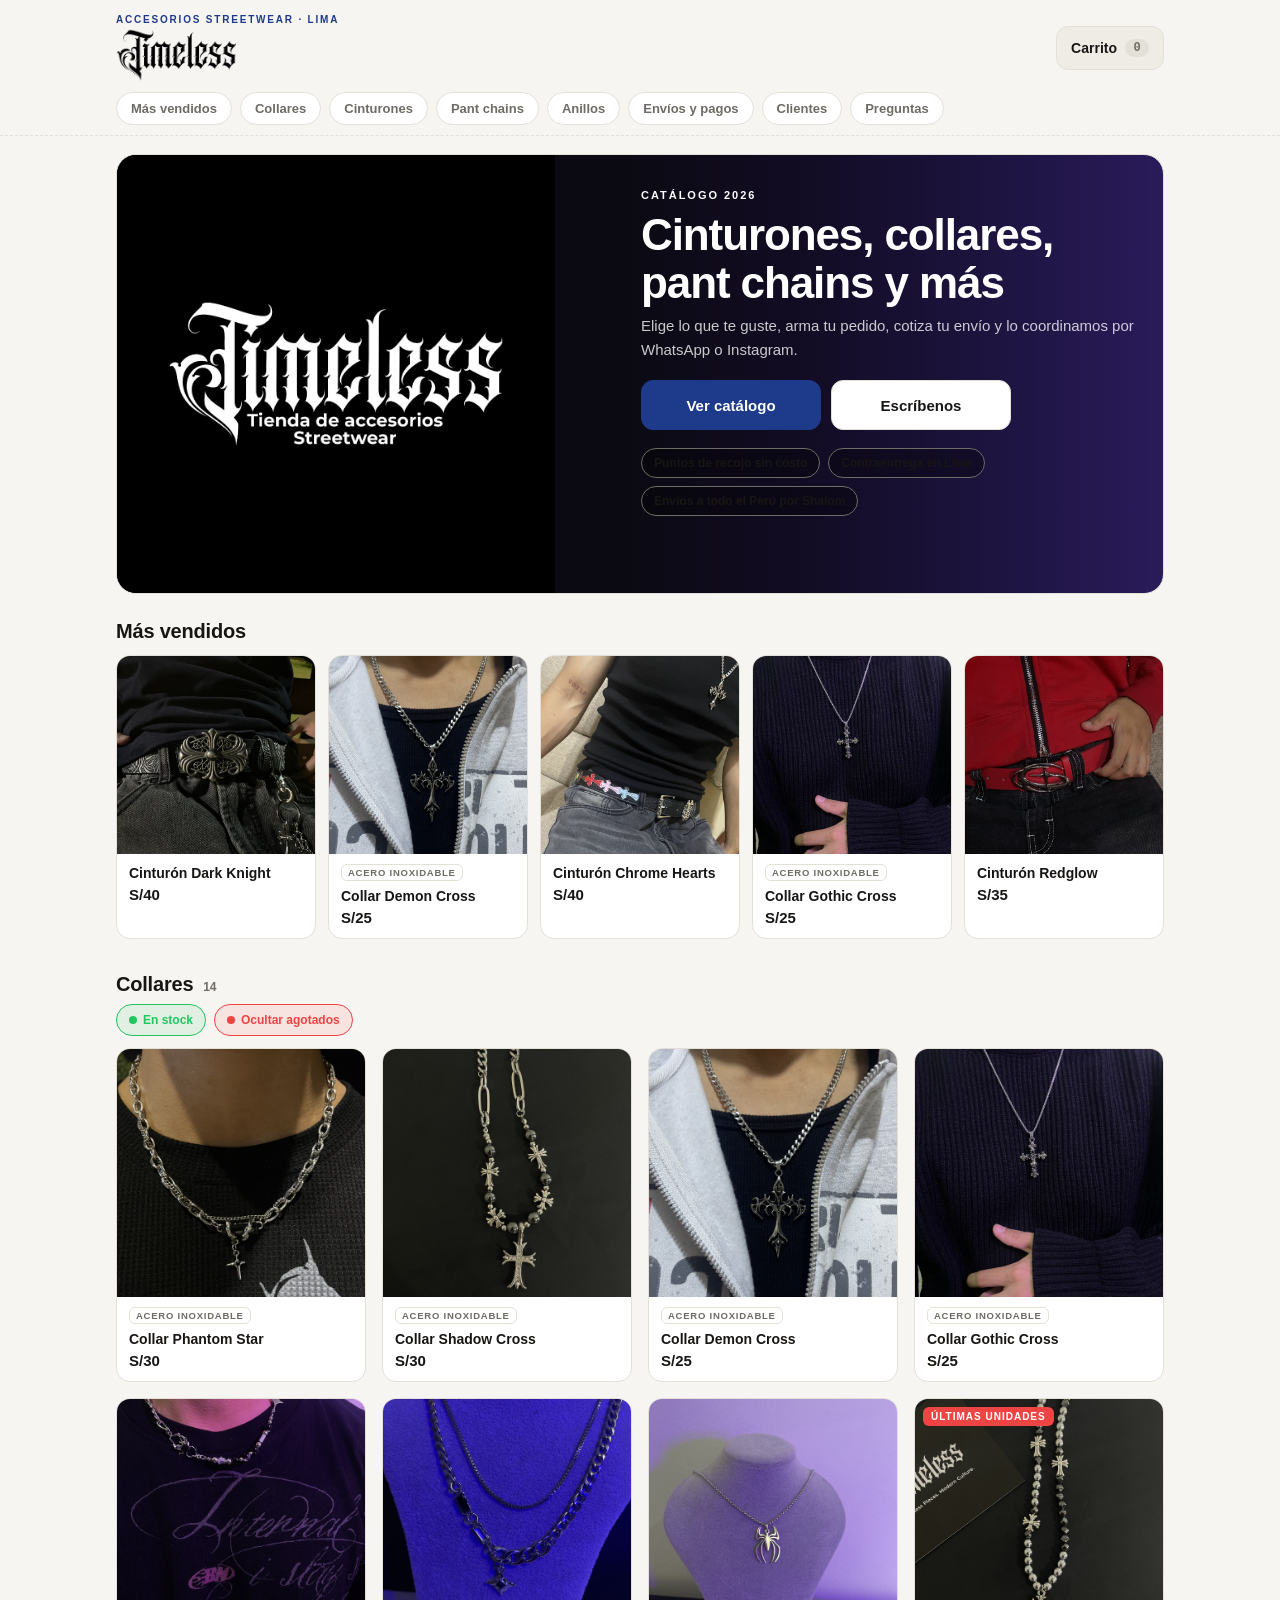
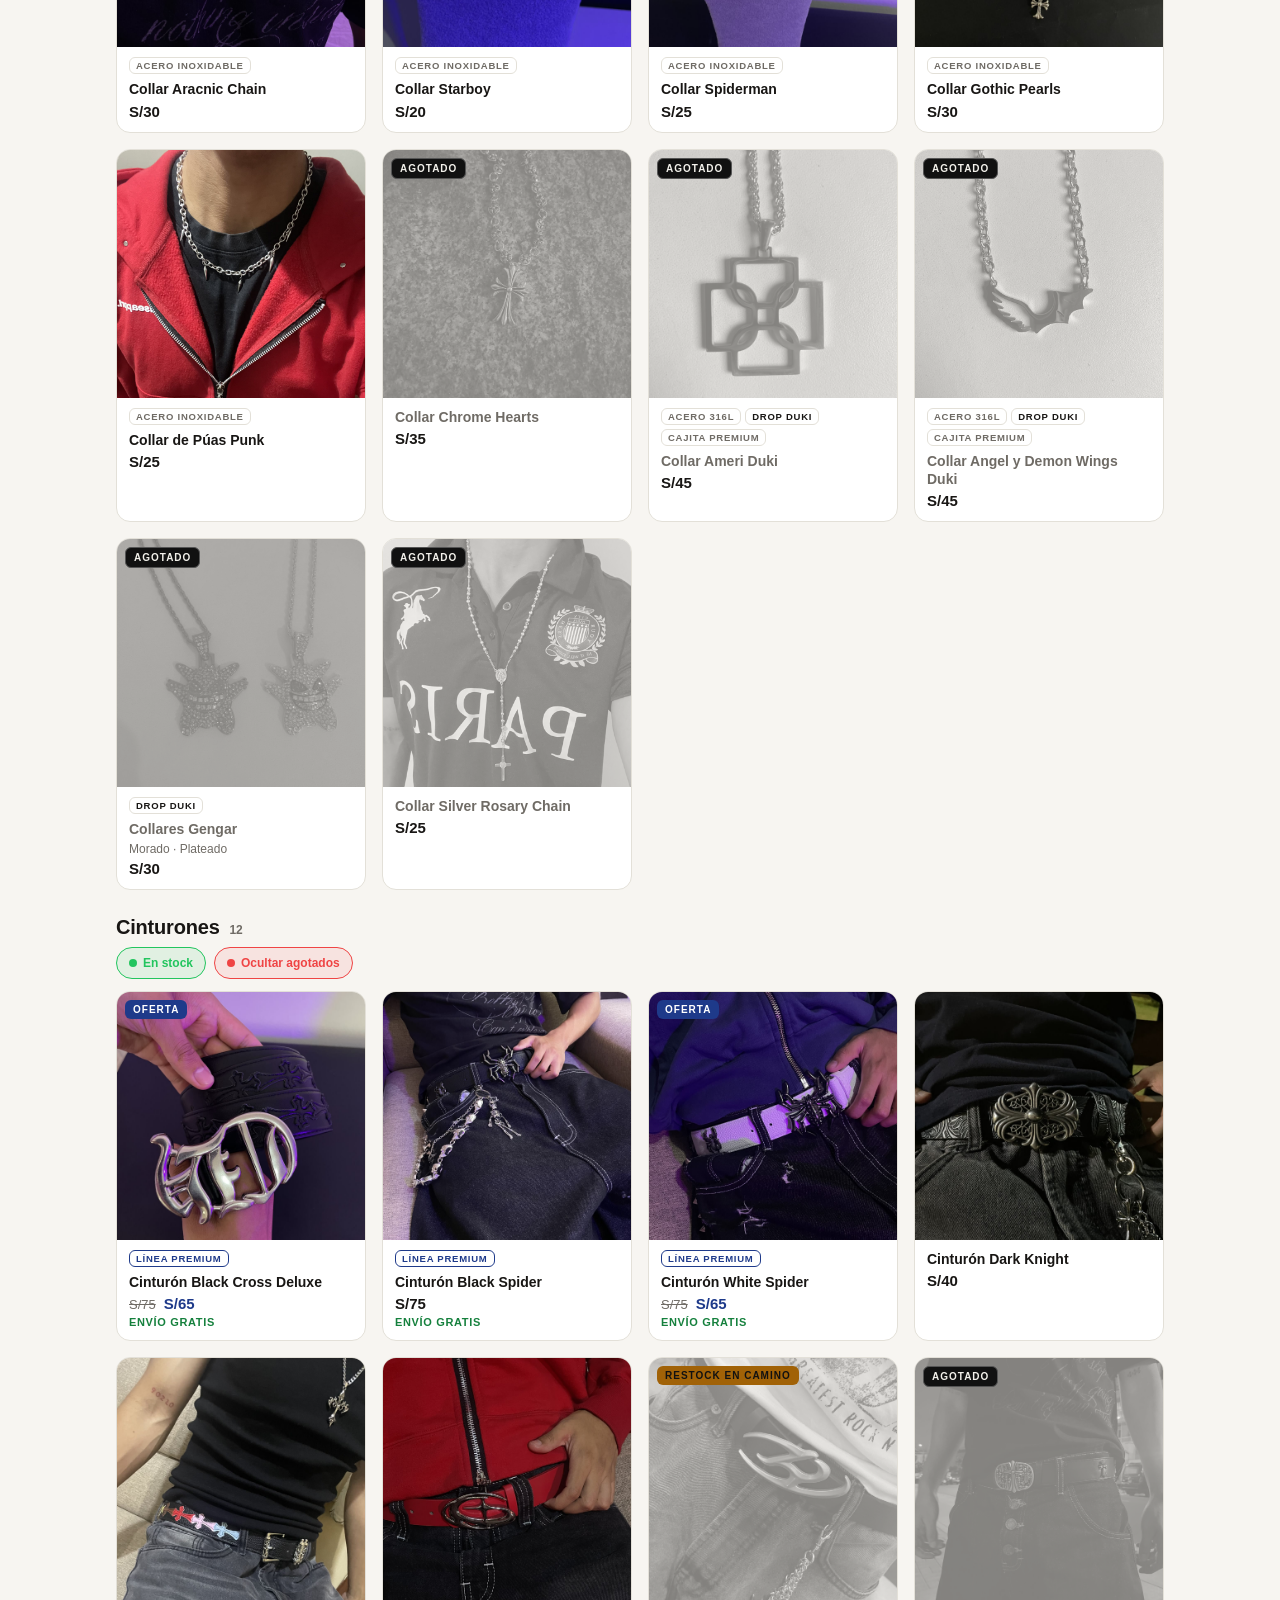
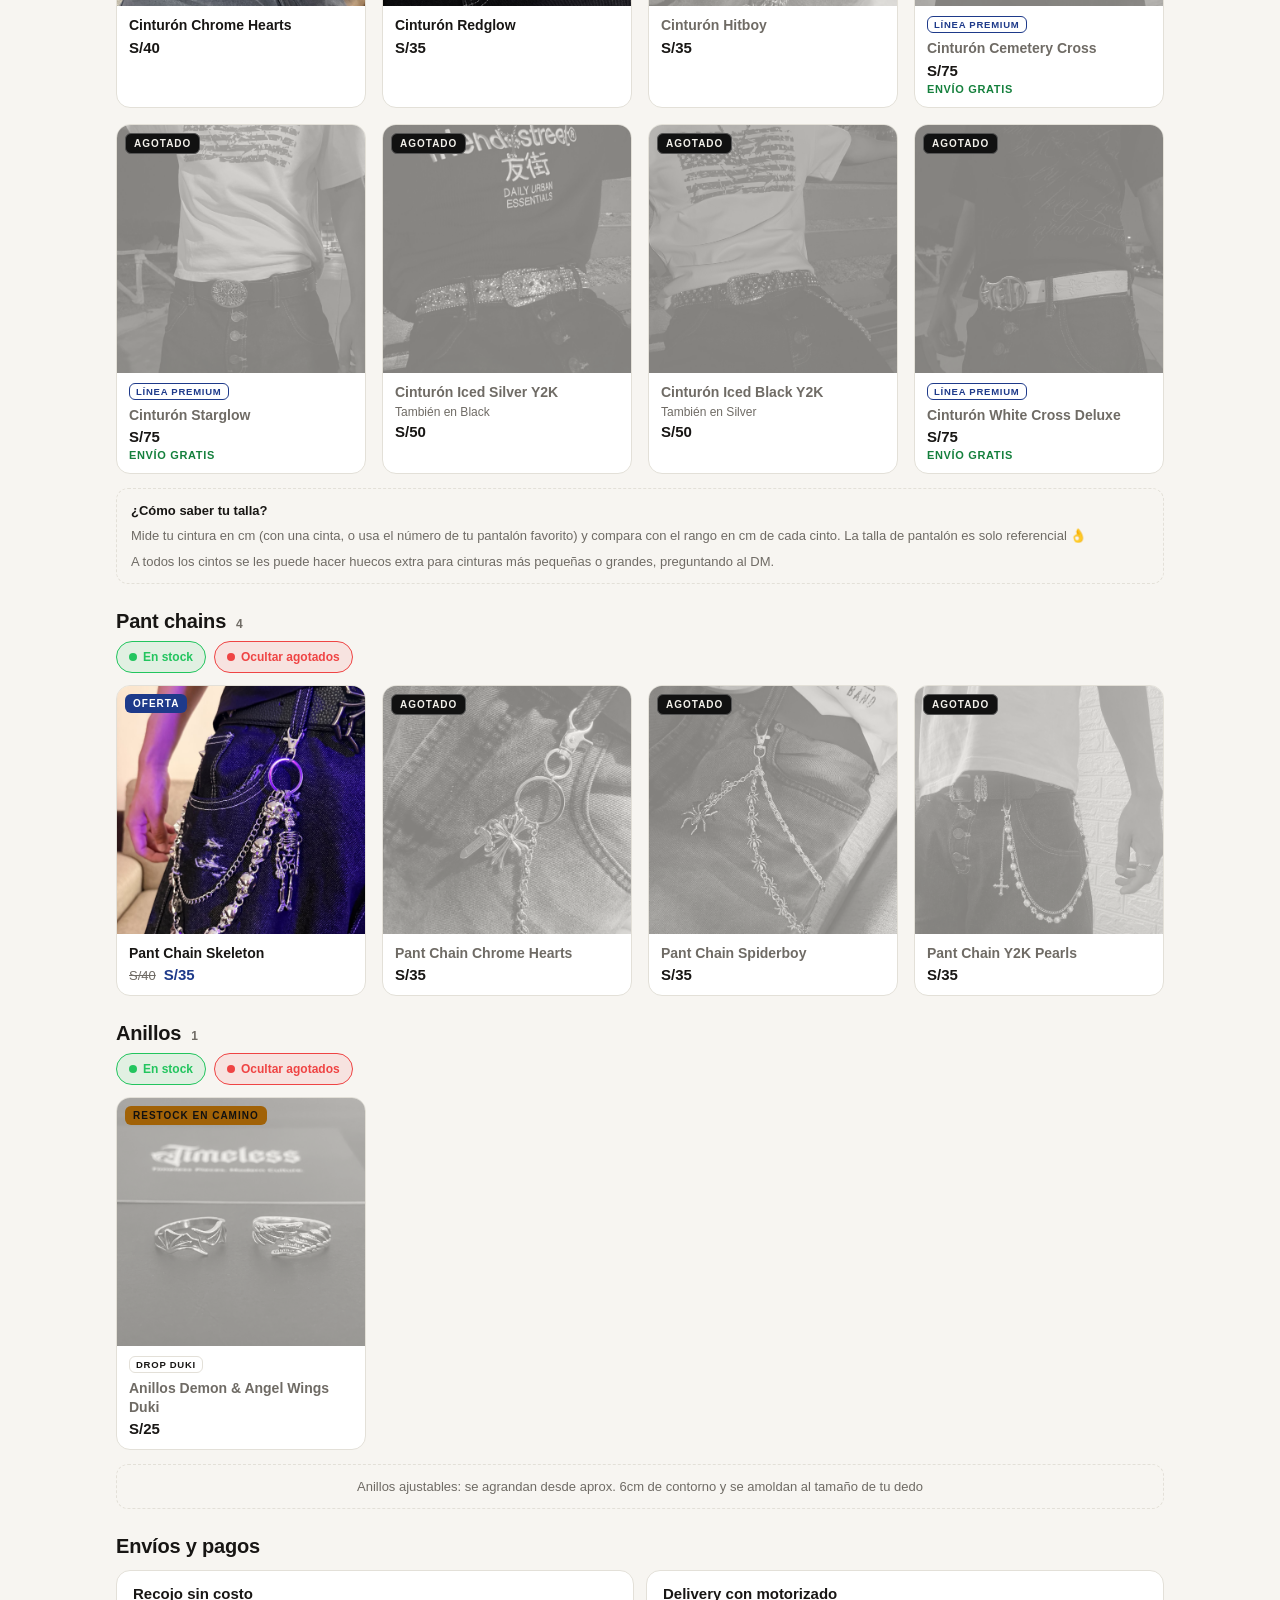
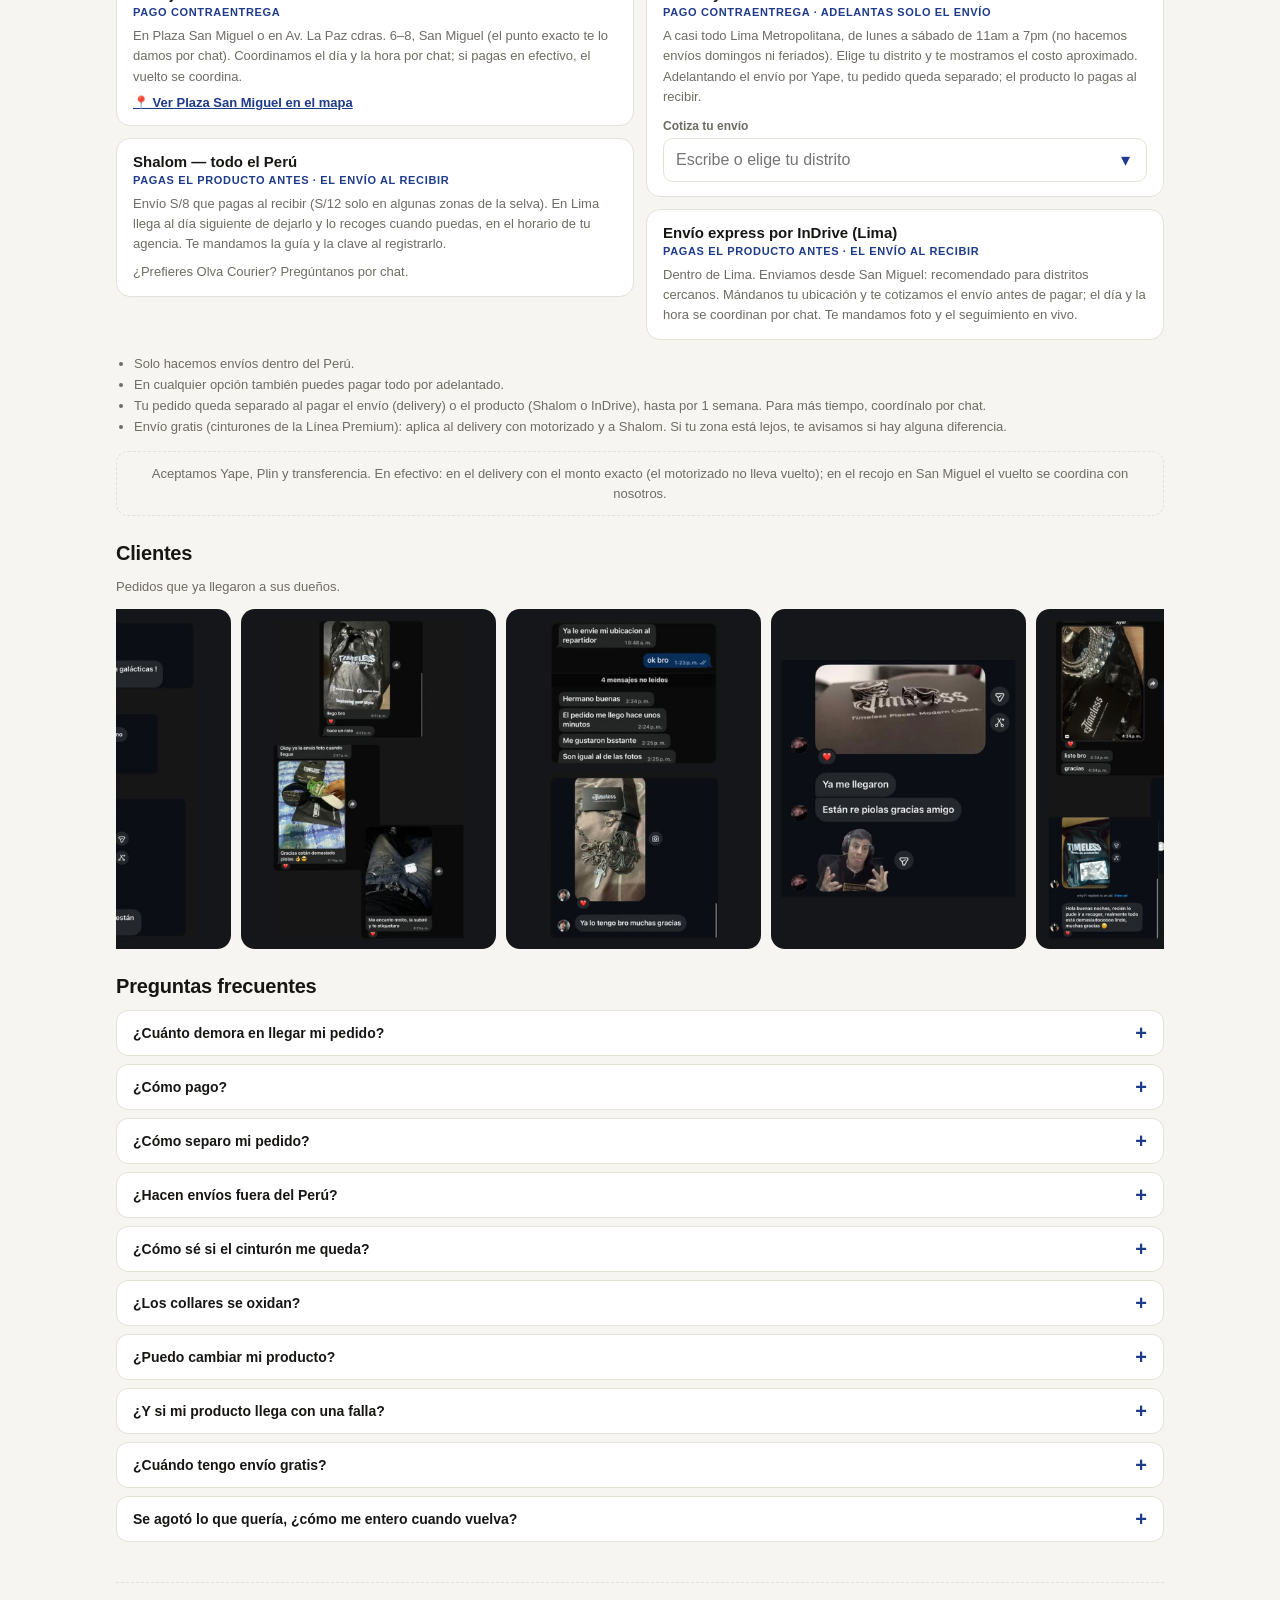
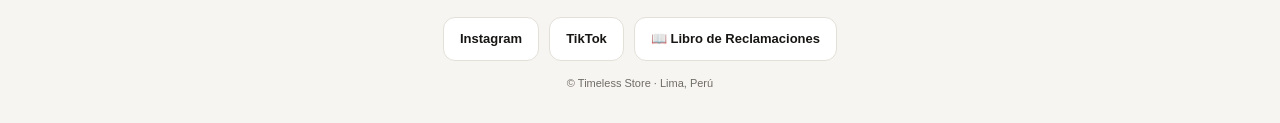
==== commit a3904cc7: "Black Friday 2026: acceso anticipado con codigo, precios del 27/11 al 02/12, banner, franja y collar" ====
--- a/index.html
+++ b/index.html
@@ -81,6 +81,8 @@
     <!-- Aparece solo cuando hay promos activas (promos.csv) -->
     <div id="heroPromo"></div>
     <div id="heroDrop"></div>
+    <!-- Botón "Ingresar código" (acceso anticipado al Black Friday): sale solo entre las fechas de ACCESO_ANTICIPADO en config.js. Va arriba de "Ver catálogo" y "Escríbenos". -->
+    <div id="heroCodigo"></div>
     <div class="hero-cta">
       <a class="btn btn-primario" href="#catalogo" data-scroll="cat-mas-vendidos">Ver catálogo</a>
       <!-- Escríbenos: se elige WhatsApp o Instagram (Instagram abre directo el chat) -->
@@ -223,6 +225,14 @@
   <div class="sheet" role="dialog" aria-modal="true" aria-label="Arma tu combo">
     <button type="button" class="sheet-close" data-cerrar aria-label="Cerrar">✕</button>
     <div id="comboBody"></div>
+  </div>
+</div>
+
+<!-- Ingresar código de acceso anticipado -->
+<div class="overlay" id="codigoOverlay" hidden>
+  <div class="sheet sheet-codigo" role="dialog" aria-modal="true" aria-label="Acceso anticipado">
+    <button type="button" class="sheet-close" data-cerrar aria-label="Cerrar">✕</button>
+    <div id="codigoBody"></div>
   </div>
 </div>
 
--- a/style.css
+++ b/style.css
@@ -1490,9 +1490,53 @@
 /* Cyber Wow: etiqueta y botón azules (el mismo azul de "Arma tu combo") */
 .tag-cyber{background:#2563eb;color:#fff;box-shadow:0 0 12px rgba(37,99,235,.7);}
 .hero-promo.hero-cyber{background:var(--accent);}
+/* % de descuento de la campaña: va debajo de la etiqueta "BLACK FRIDAY" (tag-salto parte la línea) */
+.tag-salto{flex-basis:100%;height:0;}
+.tag-pct{background:#2563eb;color:#fff;box-shadow:0 0 12px rgba(37,99,235,.7);}
+.ficha-precios:has(.tag-pct){display:flex;align-items:center;gap:10px;flex-wrap:wrap;}
 /* Último día de la campaña: botón y franja en rojo */
+/* Black Friday activo: el botón palpita más fuerte (azul; rojo el último día). */
+.hero-promo.hero-pulso{animation:pulso-bf 1.6s ease-in-out infinite;}
+.hero-promo.hero-pulso.hero-urgente{animation-name:pulso-bf-rojo;}
+@keyframes pulso-bf{0%,100%{transform:scale(1);box-shadow:0 6px 18px rgba(37,99,235,.35);}50%{transform:scale(1.03);box-shadow:0 0 30px rgba(59,130,246,.75);}}
+@keyframes pulso-bf-rojo{0%,100%{transform:scale(1);box-shadow:0 6px 18px rgba(220,38,38,.4);}50%{transform:scale(1.03);box-shadow:0 0 30px rgba(239,68,68,.8);}}
+@media (prefers-reduced-motion: reduce){ .hero-promo.hero-pulso{animation:none;} }
 .hero-promo.hero-cyber.hero-urgente{background:#dc2626;box-shadow:0 0 22px rgba(220,38,38,.55);}
 .franja.franja-urgente{background:#dc2626;}
+
+/* Black Friday: botón "Ingresar código" del inicio y su ventana */
+.hero-codigo{
+  display:flex;flex-direction:column;align-items:center;gap:2px;width:100%;margin-top:12px;
+  padding:12px 16px;border-radius:14px;border:1px solid var(--line);background:#0b0b0b;color:#fff;
+  font:inherit;cursor:pointer;
+}
+.hero-codigo-titulo{font-size:16px;font-weight:800;}
+.hero-codigo-sub{font-size:12px;font-weight:600;opacity:.75;}
+.hero-codigo:active{transform:scale(.97);}
+.sheet-codigo{max-width:420px;}
+.codigo-txt{margin:0 0 12px;color:var(--muted, #aaa);font-size:14px;}
+.codigo-input{
+  width:100%;box-sizing:border-box;padding:14px;border-radius:12px;border:1px solid var(--line);
+  background:var(--chip);color:var(--bone);font-size:16px;letter-spacing:.08em;text-transform:uppercase;
+}
+.codigo-msg{margin-top:12px;font-size:14px;font-weight:600;line-height:1.4;}
+.codigo-msg:empty{display:none;}
+.codigo-pide{margin:16px 0 0;font-size:14px;color:var(--muted, #aaa);text-align:center;}
+.codigo-pide-btn{background:none;border:0;padding:0;font:inherit;font-weight:800;color:var(--accent-txt);text-decoration:underline;cursor:pointer;}
+.codigo-canales{display:flex;gap:8px;margin-top:10px;}
+.codigo-canales[hidden]{display:none;}
+.codigo-canales .btn{flex:1;text-align:center;}
+/* Confeti corto al activar el acceso: no tapa ni bloquea nada */
+.confeti{position:fixed;inset:0;z-index:200;pointer-events:none;overflow:hidden;}
+.confeti i{position:absolute;top:-12px;width:8px;height:14px;border-radius:2px;opacity:0;animation:confeti-cae 1.5s ease-in forwards;}
+@keyframes confeti-cae{
+  0%{opacity:1;transform:translate3d(0,0,0) rotate(0);}
+  85%{opacity:1;}
+  100%{opacity:0;transform:translate3d(var(--dx),105vh,0) rotate(var(--giro));}
+}
+@media (prefers-reduced-motion: reduce){ .confeti{display:none;} }
+.codigo-ok{color:#4ade80;}
+.codigo-mal{color:#f87171;}
 
 /* ---------- Barra fija del carrito (solo celular) ---------- */
 /* Aparece abajo cuando el carrito tiene productos: "Ver carrito · 2 productos · S/124". */
